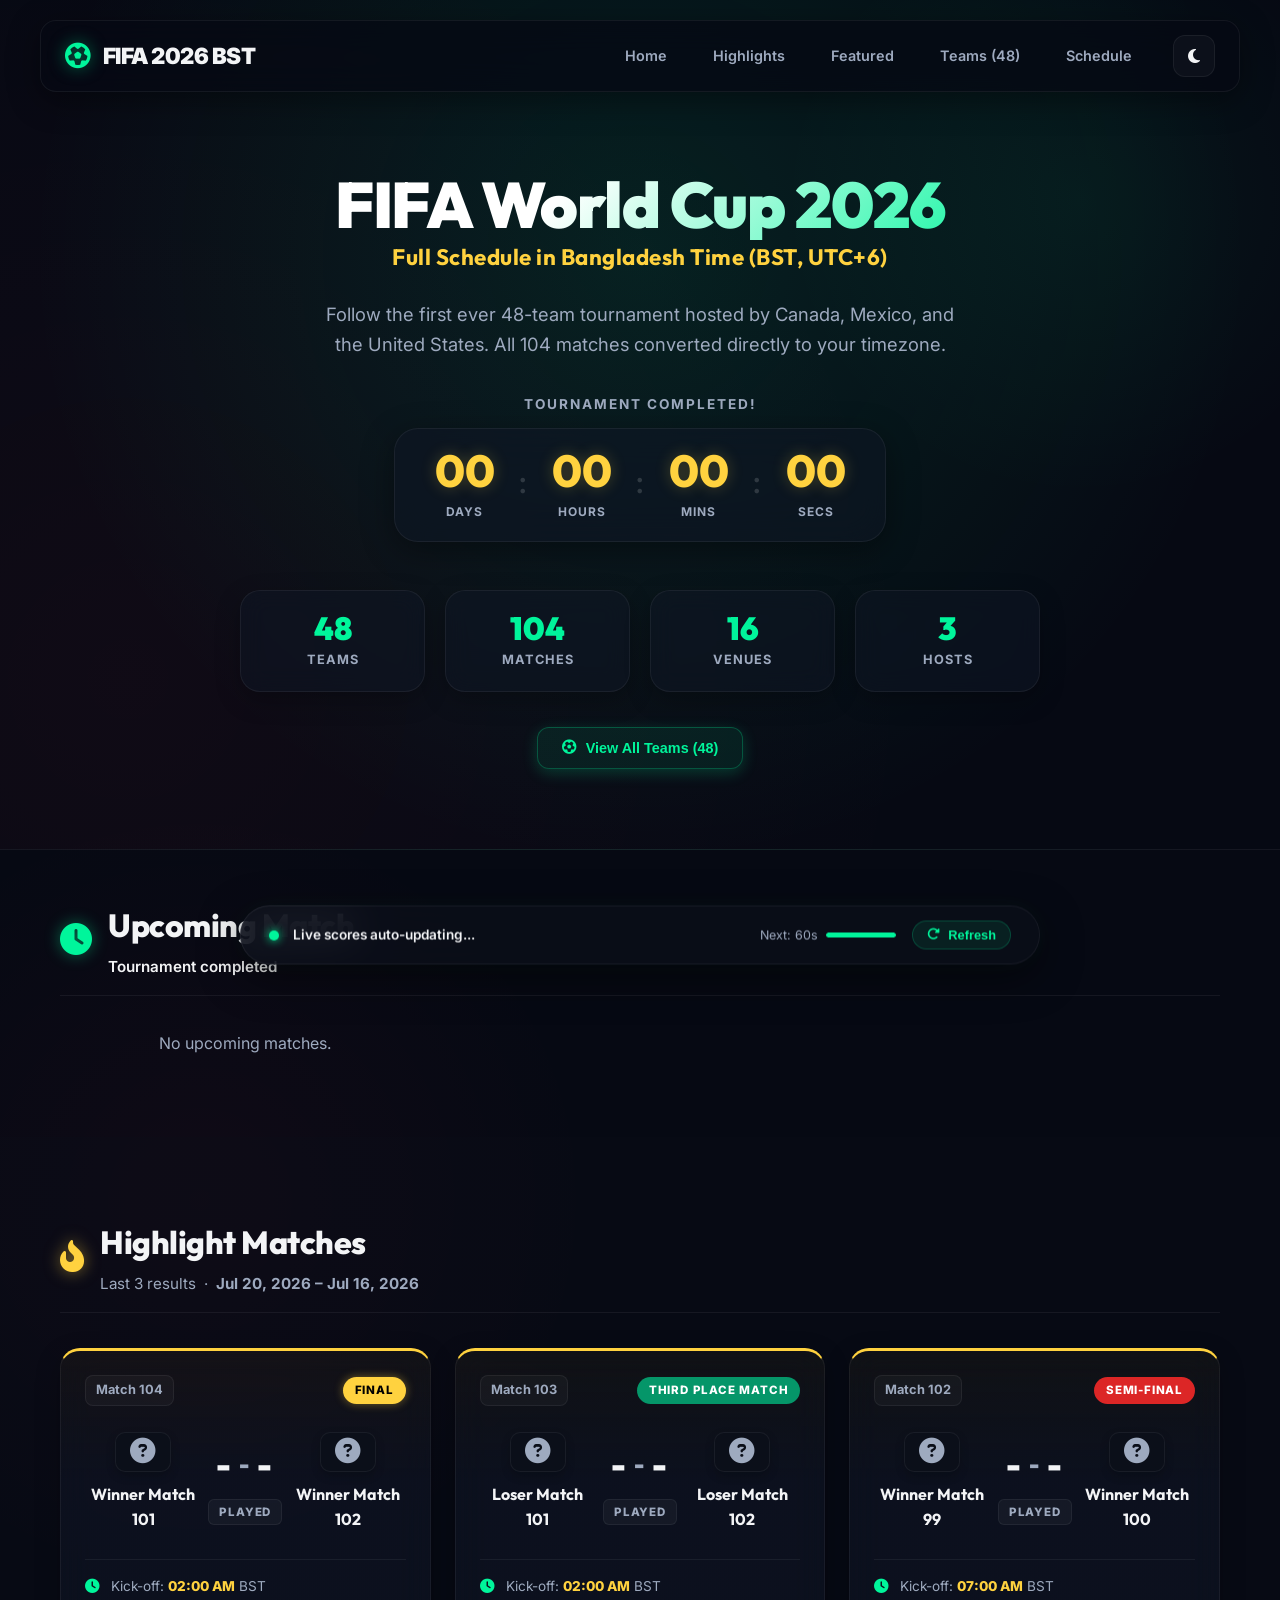
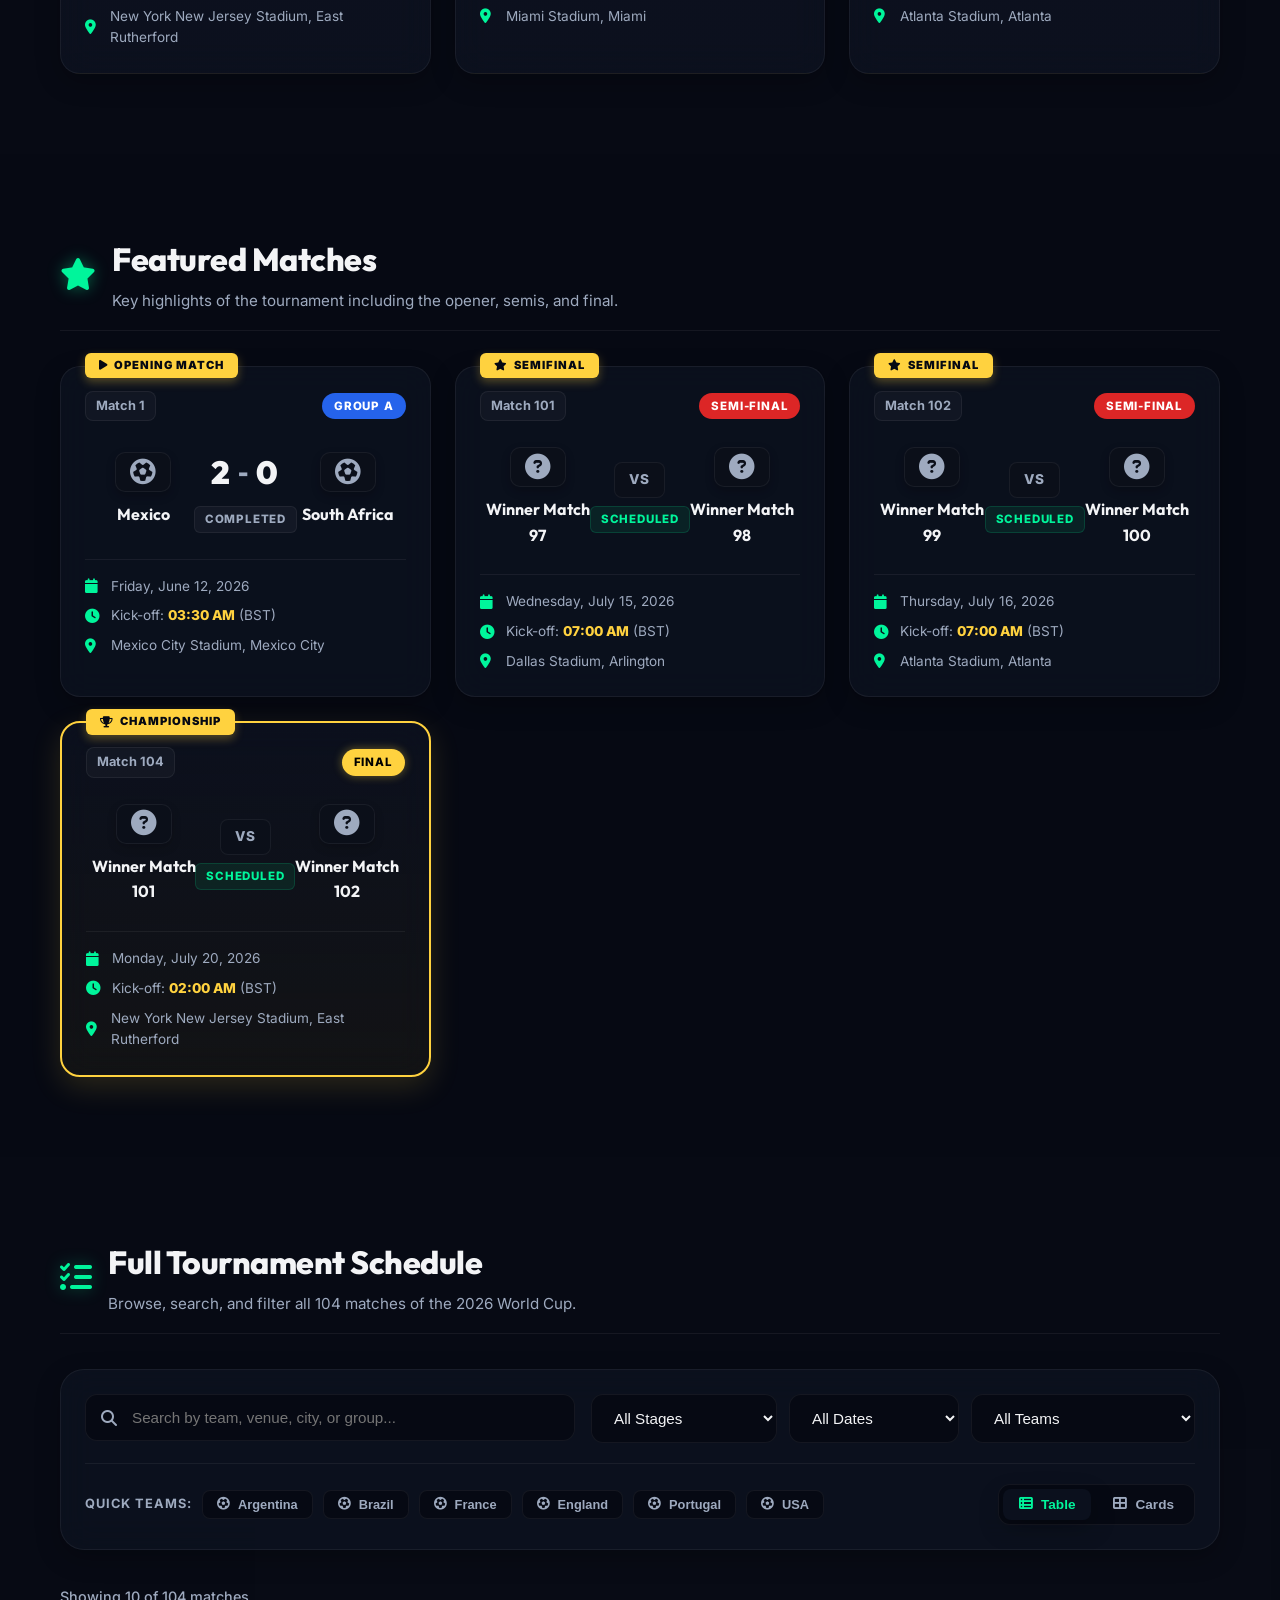
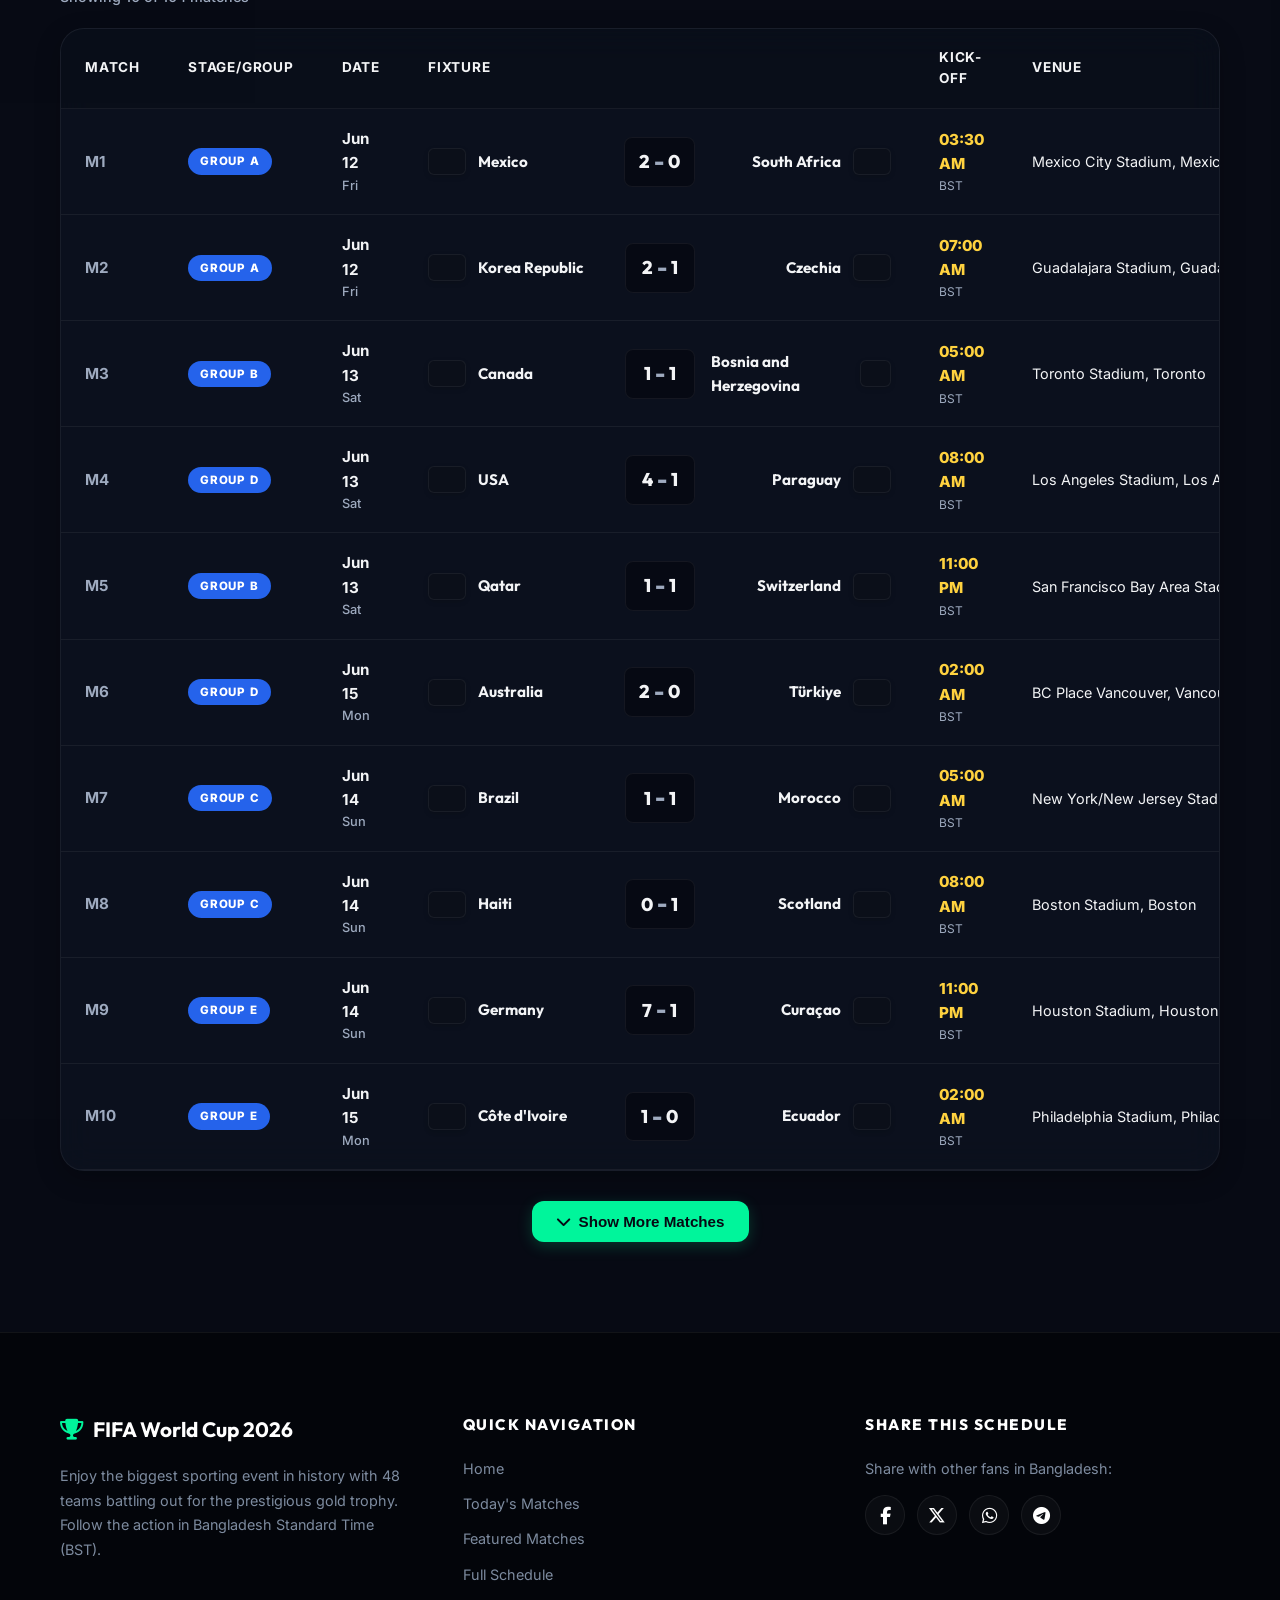
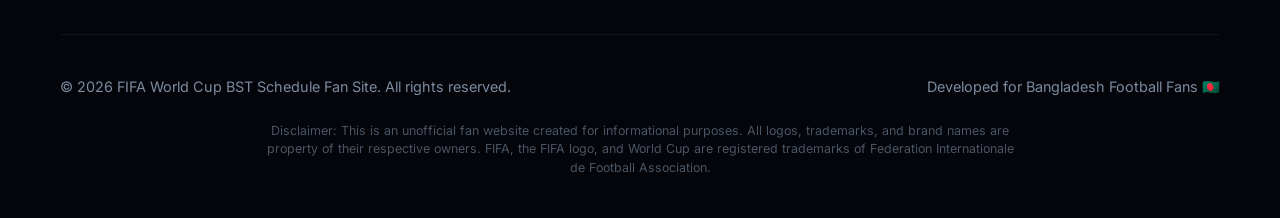
==== index.html @ 65a089b8 "fix: hide LIVE status bar, exclude Completed matches from live section on reload" ====
<!DOCTYPE html>
<html lang="en">
<head>
  <meta charset="UTF-8">
  <meta name="viewport" content="width=device-width, initial-scale=1.0">
  <title>FIFA World Cup 2026 – Full Schedule (Bangladesh Time BST)</title>
  
  <!-- SEO Meta Tags -->
  <meta name="description" content="Get the complete FIFA World Cup 2026 match schedule converted to Bangladesh Standard Time (BST, UTC+6). Features live countdown, searchable and filterable match lists, today's matches, and dark mode.">
  <meta name="keywords" content="FIFA World Cup 2026, World Cup Schedule, Bangladesh Time, BST schedule, World Cup BST, Bangladesh World Cup Time, Football Schedule 2026">
  <meta name="author" content="Antigravity Coding Assistant">
  
  <!-- Open Graph Meta Tags -->
  <meta property="og:title" content="FIFA World Cup 2026 – Full Schedule (Bangladesh Time)">
  <meta property="og:description" content="Complete 104-match schedule in BST. Search and filter by team, date, or tournament stage. Includes countdown timer and dark mode.">
  <meta property="og:type" content="website">
  
  <!-- Google Fonts -->
  <link rel="preconnect" href="https://fonts.googleapis.com">
  <link rel="preconnect" href="https://fonts.gstatic.com" crossorigin>
  <link href="https://fonts.googleapis.com/css2?family=Inter:wght@300;400;500;600;700&family=Outfit:wght@400;500;600;700;800;900&display=swap" rel="stylesheet">
  
  <!-- FontAwesome Icons -->
  <link rel="stylesheet" href="https://cdnjs.cloudflare.com/ajax/libs/font-awesome/6.4.0/css/all.min.css">

  <!-- Matches database and flag utilities -->
  <script src="matches.js"></script>

  <style>
    /* CSS Variable Definitions for Themes */
    :root {
      /* Dark Theme (Default) */
      --bg-primary: #060913;
      --bg-secondary: rgba(16, 22, 38, 0.55);
      --bg-tertiary: #0b0f19;
      --border-color: rgba(255, 255, 255, 0.06);
      --border-hover: rgba(0, 245, 155, 0.3);
      --text-primary: #f3f4f6;
      --text-secondary: #9eaabf;
      
      --primary-color: #00f59b; /* Neon Emerald Mint */
      --primary-hover: #12ffab;
      --secondary-color: #ffd23f; /* Chrome Gold */
      --accent-color: #ff2a5f; /* Neon Crimson */
      
      --card-bg: rgba(16, 22, 38, 0.55);
      --header-bg: rgba(6, 9, 19, 0.75);
      
      --glass-shadow: 0 8px 32px 0 rgba(0, 0, 0, 0.4);
      --card-shadow: 0 8px 24px 0 rgba(0, 0, 0, 0.25);
      
      /* Stage Badge Colors */
      --badge-group: #2563eb;
      --badge-r32: #7c3aed;
      --badge-r16: #ea580c;
      --badge-qf: #db2777;
      --badge-sf: #dc2626;
      --badge-third: #059669;
      --badge-final: #ffd23f;
    }

    [data-theme="light"] {
      /* Light Theme */
      --bg-primary: #f5f7fa;
      --bg-secondary: rgba(255, 255, 255, 0.75);
      --bg-tertiary: #eef1f6;
      --border-color: rgba(0, 0, 0, 0.08);
      --border-hover: rgba(0, 168, 107, 0.4);
      --text-primary: #0f172a;
      --text-secondary: #5e6b7e;
      
      --primary-color: #00a86b; /* Classic Emerald */
      --primary-hover: #00875a;
      --secondary-color: #d97706; /* Amber Gold */
      --accent-color: #e11d48; /* Crimson */
      
      --card-bg: rgba(255, 255, 255, 0.75);
      --header-bg: rgba(245, 247, 250, 0.85);
      
      --glass-shadow: 0 8px 32px 0 rgba(31, 38, 135, 0.05);
      --card-shadow: 0 8px 24px 0 rgba(0, 0, 0, 0.04);
    }

    /* Core Styles */
    * {
      box-sizing: border-box;
      margin: 0;
      padding: 0;
      transition: background-color 0.3s ease, color 0.3s ease, border-color 0.3s ease;
    }

    html {
      scroll-behavior: smooth;
    }

    body {
      font-family: 'Inter', sans-serif;
      background-color: var(--bg-primary);
      color: var(--text-primary);
      line-height: 1.6;
      overflow-x: hidden;
      position: relative;
    }

    /* Beautiful Ambient Mesh Blob Backgrounds in Dark Theme */
    body::before {
      content: '';
      position: absolute;
      width: 600px;
      height: 600px;
      background: radial-gradient(circle, rgba(0, 245, 155, 0.06) 0%, rgba(0, 0, 0, 0) 70%);
      top: -100px;
      right: -100px;
      pointer-events: none;
      z-index: -1;
    }

    body::after {
      content: '';
      position: absolute;
      width: 800px;
      height: 800px;
      background: radial-gradient(circle, rgba(255, 42, 95, 0.04) 0%, rgba(0, 0, 0, 0) 70%);
      top: 800px;
      left: -200px;
      pointer-events: none;
      z-index: -1;
    }

    h1, h2, h3, h4, .font-title {
      font-family: 'Outfit', sans-serif;
      font-weight: 700;
    }

    a {
      text-decoration: none;
      color: inherit;
    }

    .container {
      max-width: 1200px;
      margin: 0 auto;
      padding: 0 20px;
      position: relative;
      z-index: 2;
    }

    /* Custom Scrollbar */
    ::-webkit-scrollbar {
      width: 8px;
      height: 8px;
    }
    ::-webkit-scrollbar-track {
      background: var(--bg-primary);
    }
    ::-webkit-scrollbar-thumb {
      background: var(--border-color);
      border-radius: 4px;
    }
    ::-webkit-scrollbar-thumb:hover {
      background: var(--primary-color);
    }

    /* Floating Navigation Header */
    header {
      position: fixed;
      top: 20px;
      left: 50%;
      transform: translateX(-50%);
      width: calc(100% - 40px);
      max-width: 1200px;
      z-index: 1000;
      background-color: var(--header-bg);
      backdrop-filter: blur(16px);
      -webkit-backdrop-filter: blur(16px);
      border: 1px solid var(--border-color);
      border-radius: 16px;
      box-shadow: var(--glass-shadow);
      transition: all 0.3s cubic-bezier(0.16, 1, 0.3, 1);
    }

    .nav-container {
      display: flex;
      justify-content: space-between;
      align-items: center;
      height: 70px;
      padding: 0 24px;
    }

    .logo {
      display: flex;
      align-items: center;
      gap: 12px;
      font-size: 1.4rem;
      font-weight: 900;
      color: var(--text-primary);
      letter-spacing: -0.5px;
      text-transform: uppercase;
    }

    .logo i {
      color: var(--primary-color);
      font-size: 1.6rem;
      filter: drop-shadow(0 0 8px rgba(0, 245, 155, 0.5));
      animation: spinBall 15s linear infinite;
    }

    @keyframes spinBall {
      from { transform: rotate(0deg); }
      to { transform: rotate(360deg); }
    }

    nav {
      display: flex;
      align-items: center;
      gap: 24px;
    }

    .nav-links {
      display: flex;
      list-style: none;
      gap: 12px;
    }

    .nav-links a {
      font-size: 0.9rem;
      font-weight: 600;
      color: var(--text-secondary);
      padding: 8px 16px;
      border-radius: 10px;
      transition: all 0.25s cubic-bezier(0.16, 1, 0.3, 1);
      border: 1px solid transparent;
    }

    .nav-links a:hover {
      color: var(--text-primary);
      background-color: rgba(0, 245, 155, 0.05);
      border-color: rgba(0, 245, 155, 0.15);
    }

    .nav-links a.active {
      color: var(--bg-primary);
      background-color: var(--primary-color);
      box-shadow: 0 0 15px rgba(0, 245, 155, 0.3);
    }

    /* Theme Toggle Switch */
    .theme-toggle-btn {
      background: rgba(255, 255, 255, 0.03);
      border: 1px solid var(--border-color);
      color: var(--text-primary);
      cursor: pointer;
      font-size: 1rem;
      padding: 10px;
      width: 42px;
      height: 42px;
      border-radius: 12px;
      display: flex;
      align-items: center;
      justify-content: center;
      transition: all 0.2s ease;
    }

    .theme-toggle-btn:hover {
      border-color: var(--primary-color);
      color: var(--primary-color);
      background-color: rgba(0, 245, 155, 0.05);
      box-shadow: 0 0 10px rgba(0, 245, 155, 0.1);
    }

    /* Mobile Menu Toggle Button */
    .menu-toggle {
      display: none;
      background: none;
      border: none;
      color: var(--text-primary);
      font-size: 1.5rem;
      cursor: pointer;
    }

    /* Hero Section */
    .hero-section {
      position: relative;
      background: radial-gradient(circle at 50% 30%, rgba(0, 245, 155, 0.1) 0%, transparent 70%),
                  radial-gradient(circle at 10% 80%, rgba(255, 42, 95, 0.04) 0%, transparent 60%);
      padding: 170px 20px 80px 20px;
      text-align: center;
      border-bottom: 1px solid var(--border-color);
    }

    .hero-content {
      max-width: 800px;
      margin: 0 auto;
    }

    .badge-live {
      display: inline-flex;
      align-items: center;
      gap: 8px;
      background-color: var(--accent-color);
      color: #fff;
      padding: 8px 16px;
      border-radius: 50px;
      font-size: 0.85rem;
      font-weight: 800;
      text-transform: uppercase;
      letter-spacing: 1.5px;
      margin-bottom: 24px;
      box-shadow: 0 0 20px rgba(255, 42, 95, 0.4);
      animation: pulseLive 2s infinite;
    }

    @keyframes pulseLive {
      0% { transform: scale(1); box-shadow: 0 0 0 0 rgba(255, 42, 95, 0.7); }
      70% { transform: scale(1.04); box-shadow: 0 0 0 12px rgba(255, 42, 95, 0); }
      100% { transform: scale(1); box-shadow: 0 0 0 0 rgba(255, 42, 95, 0); }
    }

    .hero-title {
      font-size: 4rem;
      line-height: 1.1;
      margin-bottom: 15px;
      letter-spacing: -1.5px;
      background: linear-gradient(135deg, #ffffff 40%, var(--primary-color) 100%);
      -webkit-background-clip: text;
      -webkit-text-fill-color: transparent;
      font-weight: 900;
    }

    [data-theme="light"] .hero-title {
      background: linear-gradient(135deg, #090d16 40%, var(--primary-color) 100%);
      -webkit-background-clip: text;
      -webkit-text-fill-color: transparent;
    }

    .hero-subtitle {
      font-size: 1.15rem;
      color: var(--text-secondary);
      max-width: 650px;
      margin: 0 auto 35px auto;
      line-height: 1.6;
    }

    /* Countdown Timer Card */
    .countdown-card {
      display: inline-block;
      margin-bottom: 48px;
      animation: slideUp 0.8s cubic-bezier(0.16, 1, 0.3, 1);
    }

    .countdown-title {
      font-size: 0.85rem;
      text-transform: uppercase;
      letter-spacing: 2px;
      color: var(--text-secondary);
      margin-bottom: 12px;
      font-weight: 700;
    }

    .countdown-container {
      display: flex;
      gap: 16px;
      padding: 20px 32px;
      background: var(--card-bg);
      border: 1px solid var(--border-color);
      border-radius: 24px;
      backdrop-filter: blur(20px);
      -webkit-backdrop-filter: blur(20px);
      box-shadow: var(--glass-shadow);
    }

    .countdown-item {
      display: flex;
      flex-direction: column;
      align-items: center;
      min-width: 75px;
    }

    .countdown-value {
      font-family: 'Outfit', sans-serif;
      font-size: 2.8rem;
      font-weight: 800;
      color: var(--secondary-color);
      line-height: 1;
      text-shadow: 0 0 15px rgba(255, 210, 63, 0.25);
    }

    .countdown-label {
      font-size: 0.75rem;
      text-transform: uppercase;
      letter-spacing: 1px;
      color: var(--text-secondary);
      margin-top: 8px;
      font-weight: 700;
    }

    .countdown-sep {
      font-size: 2.2rem;
      color: rgba(255,255,255,0.15);
      align-self: center;
      margin-top: -10px;
      font-family: 'Outfit', sans-serif;
    }

    [data-theme="light"] .countdown-sep {
      color: rgba(0,0,0,0.1);
    }

    /* Stats Grid */
    .hero-stats {
      display: grid;
      grid-template-columns: repeat(4, 1fr);
      gap: 20px;
      max-width: 800px;
      margin: 0 auto;
    }

    .stat-card {
      background-color: var(--bg-secondary);
      border: 1px solid var(--border-color);
      border-radius: 20px;
      padding: 20px 15px;
      box-shadow: var(--card-shadow);
      backdrop-filter: blur(12px);
      transition: all 0.3s cubic-bezier(0.16, 1, 0.3, 1);
    }

    .stat-card:hover {
      transform: translateY(-4px);
      border-color: var(--primary-color);
      box-shadow: 0 12px 24px -8px rgba(0, 245, 155, 0.2), var(--card-shadow);
    }

    .stat-num {
      font-size: 2rem;
      font-weight: 900;
      color: var(--primary-color);
      font-family: 'Outfit', sans-serif;
      line-height: 1.1;
      margin-bottom: 4px;
    }

    .stat-lbl {
      font-size: 0.8rem;
      color: var(--text-secondary);
      text-transform: uppercase;
      letter-spacing: 1px;
      font-weight: 700;
    }

    /* Section Global Headers */
    .section-header {
      display: flex;
      justify-content: space-between;
      align-items: flex-end;
      margin-bottom: 35px;
      border-bottom: 1.5px solid var(--border-color);
      padding-bottom: 16px;
    }

    .section-title-wrap {
      display: flex;
      align-items: center;
      gap: 16px;
    }

    .section-title-wrap i {
      font-size: 2rem;
      color: var(--primary-color);
      filter: drop-shadow(0 0 8px rgba(0, 245, 155, 0.4));
    }

    .section-title {
      font-size: 2rem;
      letter-spacing: -0.5px;
      font-weight: 800;
    }

    .section-desc {
      color: var(--text-secondary);
      font-size: 0.95rem;
      margin-top: 4px;
    }

    /* Sections background tweaks */
    .upcoming-section {
      padding: 80px 0;
    }

    .today-section {
      padding: 80px 0;
      background-color: rgba(11, 15, 25, 0.3);
    }

    [data-theme="light"] .today-section {
      background-color: rgba(255, 255, 255, 0.2);
    }

    .featured-section {
      padding: 80px 0;
    }

    .schedule-section {
      padding: 80px 0;
      background-color: rgba(11, 15, 25, 0.3);
    }

    [data-theme="light"] .schedule-section {
      background-color: rgba(255, 255, 255, 0.2);
    }

    .today-grid {
      display: grid;
      grid-template-columns: repeat(auto-fill, minmax(360px, 1fr));
      gap: 24px;
    }

    /* Highlight Match Card Styles */
    .highlight-match-card {
      border-top: 3px solid var(--secondary-color) !important;
      background: linear-gradient(180deg, rgba(255, 210, 63, 0.04) 0%, var(--bg-secondary) 40%) !important;
    }

    .highlight-score {
      font-size: 1.6rem !important;
    }

    .winner-score {
      color: var(--secondary-color) !important;
      text-shadow: 0 0 12px rgba(255, 210, 63, 0.5);
      font-size: 1.8rem;
    }

    .highlight-winner {
      color: var(--secondary-color) !important;
      font-weight: 800 !important;
    }

    .match-status-pill.status-ft {
      background: rgba(255, 210, 63, 0.15);
      border: 1px solid rgba(255, 210, 63, 0.4);
      color: var(--secondary-color);
      font-weight: 800;
      letter-spacing: 1px;
    }


    /* Featured Matches Grid */
    .featured-grid {
      display: grid;
      grid-template-columns: repeat(3, 1fr);
      gap: 24px;
    }

    .card-featured-final {
      grid-column: span 1;
      border: 2px solid var(--secondary-color) !important;
      background: linear-gradient(180deg, var(--bg-secondary) 0%, rgba(255, 210, 63, 0.05) 100%) !important;
      box-shadow: 0 10px 30px rgba(255, 210, 63, 0.15) !important;
    }

    .featured-banner-tag {
      position: absolute;
      top: -14px;
      left: 24px;
      background: var(--secondary-color);
      color: #060913;
      font-size: 0.7rem;
      font-weight: 900;
      text-transform: uppercase;
      padding: 4px 14px;
      border-radius: 6px;
      letter-spacing: 1px;
      box-shadow: 0 4px 10px rgba(255, 210, 63, 0.3);
      display: flex;
      align-items: center;
      gap: 6px;
    }

    /* ====================================================
       LIVE UPDATE SYSTEM STYLES (Floating Pill Layout)
    ==================================================== */
    .live-update-bar {
      position: fixed;
      bottom: 24px;
      left: 50%;
      transform: translateX(-50%) translateY(150%);
      width: calc(100% - 40px);
      max-width: 800px;
      z-index: 1001;
      background: rgba(11, 15, 25, 0.85);
      backdrop-filter: blur(20px);
      -webkit-backdrop-filter: blur(20px);
      border: 1px solid var(--border-color);
      border-radius: 40px;
      padding: 14px 28px;
      display: flex;
      align-items: center;
      justify-content: space-between;
      gap: 20px;
      font-size: 0.85rem;
      box-shadow: 0 12px 40px rgba(0, 0, 0, 0.5), 0 0 20px rgba(0, 245, 155, 0.05);
      transition: transform 0.5s cubic-bezier(0.16, 1, 0.3, 1);
    }

    [data-theme="light"] .live-update-bar {
      background: rgba(255, 255, 255, 0.9);
      box-shadow: 0 12px 40px rgba(0, 0, 0, 0.08), 0 0 20px rgba(0, 168, 107, 0.03);
    }

    .live-update-bar.visible {
      transform: translateX(-50%) translateY(0);
    }

    .live-update-left {
      display: flex;
      align-items: center;
      gap: 14px;
    }

    .live-dot-indicator {
      width: 10px;
      height: 10px;
      background: var(--primary-color);
      border-radius: 50%;
      animation: liveDotPulse 2s ease-in-out infinite;
      flex-shrink: 0;
      box-shadow: 0 0 10px var(--primary-color);
    }

    .live-dot-indicator.fetching {
      background: var(--secondary-color);
      animation: fetchingSpin 1s linear infinite;
      box-shadow: 0 0 10px var(--secondary-color);
    }

    .live-dot-indicator.error {
      background: var(--accent-color);
      animation: none;
      box-shadow: 0 0 10px var(--accent-color);
    }

    @keyframes liveDotPulse {
      0%, 100% { opacity: 1; transform: scale(1); box-shadow: 0 0 0 0 rgba(0,245,155,0.7); }
      50% { opacity: 0.8; transform: scale(1.2); box-shadow: 0 0 0 8px rgba(0,245,155,0); }
    }

    @keyframes fetchingSpin {
      0% { transform: rotate(0deg) scale(1.1); opacity: 0.9; }
      50% { transform: rotate(180deg) scale(0.9); opacity: 0.6; }
      100% { transform: rotate(360deg) scale(1.1); opacity: 0.9; }
    }

    .live-update-text {
      color: var(--text-primary);
      font-weight: 600;
    }

    .live-update-time {
      color: var(--text-secondary);
      font-size: 0.78rem;
    }

    .live-update-right {
      display: flex;
      align-items: center;
      gap: 16px;
      flex-shrink: 0;
    }

    .live-next-update {
      color: var(--text-secondary);
      font-size: 0.78rem;
      display: flex;
      align-items: center;
      gap: 8px;
    }

    .live-next-update-bar {
      width: 70px;
      height: 5px;
      background: rgba(255,255,255,0.06);
      border-radius: 10px;
      overflow: hidden;
    }

    [data-theme="light"] .live-next-update-bar {
      background: rgba(0,0,0,0.06);
    }

    .live-next-update-fill {
      height: 100%;
      background: var(--primary-color);
      border-radius: 10px;
      width: 100%;
      transition: width linear;
    }

    .btn-refresh-now {
      background: rgba(0, 245, 155, 0.08);
      border: 1px solid rgba(0, 245, 155, 0.2);
      color: var(--primary-color);
      font-size: 0.8rem;
      font-weight: 700;
      padding: 6px 14px;
      border-radius: 20px;
      cursor: pointer;
      transition: all 0.2s ease;
      display: flex;
      align-items: center;
      gap: 8px;
      white-space: nowrap;
    }

    .btn-refresh-now:hover {
      background: var(--primary-color);
      color: var(--bg-primary);
      border-color: var(--primary-color);
      box-shadow: 0 0 15px rgba(0, 245, 155, 0.3);
    }

    @keyframes scoreFlash {
      0% { background: rgba(0, 245, 155, 0.3); transform: scale(1.1); }
      50% { background: rgba(0, 245, 155, 0.1); transform: scale(1.03); }
      100% { background: transparent; transform: scale(1); }
    }

    @keyframes liveScoreGlow {
      0%, 100% { color: var(--accent-color); text-shadow: 0 0 8px rgba(255, 42, 95, 0.5); }
      50% { color: #ff5e87; text-shadow: 0 0 18px rgba(255, 42, 95, 0.85); }
    }

    .score-updated {
      animation: scoreFlash 1.5s cubic-bezier(0.16, 1, 0.3, 1) forwards;
      border-radius: 10px;
    }

    /* Live match row highlight in table */
    tr.match-row-live {
      background: linear-gradient(90deg, rgba(255, 42, 95, 0.04) 0%, transparent 100%) !important;
    }

    tr.match-row-live td:first-child {
      border-left: 3px solid var(--accent-color);
    }

    /* Live score text */
    .live-score-num {
      animation: liveScoreGlow 1.5s ease-in-out infinite;
      font-weight: 900;
    }

    /* Live match card border pulse */
    .match-card.match-is-live {
      border-color: var(--accent-color) !important;
      box-shadow: 0 0 0 3px rgba(255, 42, 95, 0.1), var(--card-shadow);
      animation: liveCardPulse 2s ease-in-out infinite;
    }

    @keyframes liveCardPulse {
      0%, 100% { box-shadow: 0 0 0 3px rgba(255, 42, 95, 0.1), var(--card-shadow); }
      50% { box-shadow: 0 0 0 6px rgba(255, 42, 95, 0.05), var(--card-shadow); }
    }

    /* ====================================================
       LIVE NOW SECTION STYLES
    ==================================================== */
    .live-now-section {
      padding: 60px 0 20px 0;
      display: none; /* hidden by default, shown via JS when a match is live */
    }

    .live-now-section.is-active {
      display: block;
    }

    .live-section-header {
      display: flex;
      align-items: center;
      gap: 18px;
      margin-bottom: 32px;
    }

    .live-now-badge {
      display: inline-flex;
      align-items: center;
      gap: 8px;
      background: linear-gradient(135deg, #ff2a5f, #ff0040);
      color: #fff;
      padding: 8px 18px;
      border-radius: 50px;
      font-size: 0.85rem;
      font-weight: 900;
      text-transform: uppercase;
      letter-spacing: 2px;
      box-shadow: 0 0 24px rgba(255, 42, 95, 0.5);
      animation: liveNowPulse 1.8s ease-in-out infinite;
    }

    .live-now-badge .live-dot {
      width: 8px;
      height: 8px;
      border-radius: 50%;
      background: #fff;
      animation: liveDotBlink 1s step-start infinite;
    }

    @keyframes liveDotBlink {
      0%, 100% { opacity: 1; }
      50% { opacity: 0; }
    }

    @keyframes liveNowPulse {
      0%, 100% { box-shadow: 0 0 0 0 rgba(255, 42, 95, 0.7), 0 0 24px rgba(255, 42, 95, 0.5); }
      70% { box-shadow: 0 0 0 14px rgba(255, 42, 95, 0), 0 0 24px rgba(255, 42, 95, 0.5); }
    }

    .live-now-title {
      font-family: 'Outfit', sans-serif;
      font-size: 2rem;
      font-weight: 800;
    }

    .live-now-elapsed {
      color: var(--accent-color);
      font-size: 0.85rem;
      font-weight: 700;
      letter-spacing: 0.5px;
    }

    /* Live Match Card */
    .live-match-card {
      background: linear-gradient(135deg, rgba(255, 42, 95, 0.05) 0%, var(--bg-secondary) 60%);
      border: 2px solid rgba(255, 42, 95, 0.4);
      border-radius: 24px;
      padding: 28px 32px;
      box-shadow: 0 0 40px rgba(255, 42, 95, 0.12), var(--card-shadow);
      animation: liveCardGlow 2.5s ease-in-out infinite;
      position: relative;
      overflow: hidden;
    }

    .live-match-card::before {
      content: '';
      position: absolute;
      top: 0;
      left: 0;
      right: 0;
      height: 2px;
      background: linear-gradient(90deg, transparent, rgba(255, 42, 95, 0.8), transparent);
      animation: scanLine 2s linear infinite;
    }

    @keyframes scanLine {
      0% { transform: translateX(-100%); }
      100% { transform: translateX(100%); }
    }

    @keyframes liveCardGlow {
      0%, 100% { box-shadow: 0 0 40px rgba(255, 42, 95, 0.12), var(--card-shadow); }
      50% { box-shadow: 0 0 60px rgba(255, 42, 95, 0.22), var(--card-shadow); }
    }

    .live-match-inner {
      display: flex;
      align-items: center;
      justify-content: space-between;
      gap: 20px;
      flex-wrap: wrap;
    }

    .live-team-block {
      display: flex;
      flex-direction: column;
      align-items: center;
      gap: 12px;
      flex: 1;
      min-width: 120px;
    }

    .live-team-flag {
      width: 72px;
      height: 52px;
      border-radius: 10px;
      overflow: hidden;
      border: 2px solid var(--border-color);
      display: flex;
      align-items: center;
      justify-content: center;
      font-size: 2.5rem;
      box-shadow: 0 4px 12px rgba(0,0,0,0.2);
    }

    .live-team-flag img {
      width: 100%;
      height: 100%;
      object-fit: cover;
    }

    .live-team-name {
      font-family: 'Outfit', sans-serif;
      font-size: 1.15rem;
      font-weight: 800;
      text-align: center;
    }

    .live-score-block {
      display: flex;
      flex-direction: column;
      align-items: center;
      gap: 6px;
      flex-shrink: 0;
      min-width: 120px;
    }

    .live-score-display {
      display: flex;
      align-items: center;
      gap: 12px;
      font-family: 'Outfit', sans-serif;
      font-size: 3rem;
      font-weight: 900;
      color: var(--accent-color);
      text-shadow: 0 0 20px rgba(255, 42, 95, 0.5);
      animation: liveScoreGlow 1.5s ease-in-out infinite;
    }

    .live-score-sep {
      color: var(--text-secondary);
      font-size: 2rem;
    }

    .live-elapsed-badge {
      background: rgba(255, 42, 95, 0.12);
      border: 1px solid rgba(255, 42, 95, 0.25);
      color: var(--accent-color);
      padding: 4px 12px;
      border-radius: 20px;
      font-size: 0.82rem;
      font-weight: 800;
      letter-spacing: 0.5px;
      font-family: 'Outfit', sans-serif;
    }

    .live-match-meta {
      display: flex;
      gap: 16px;
      margin-top: 20px;
      flex-wrap: wrap;
      color: var(--text-secondary);
      font-size: 0.85rem;
      border-top: 1px solid var(--border-color);
      padding-top: 16px;
    }

    .live-match-meta .detail-item {
      display: flex;
      align-items: center;
      gap: 6px;
    }

    .live-match-meta i {
      color: var(--accent-color);
    }

    /* Notification toast for score changes */
    .score-toast-container {
      position: fixed;
      top: 100px;
      right: 20px;
      z-index: 2000;
      display: flex;
      flex-direction: column;
      gap: 12px;
      pointer-events: none;
    }

    .score-toast {
      background: rgba(16, 22, 38, 0.85);
      backdrop-filter: blur(12px);
      -webkit-backdrop-filter: blur(12px);
      border: 1px solid var(--border-color);
      border-left: 4px solid var(--primary-color);
      border-radius: 14px;
      padding: 16px 20px;
      box-shadow: 0 10px 30px rgba(0,0,0,0.3);
      display: flex;
      align-items: center;
      gap: 16px;
      min-width: 300px;
      max-width: 360px;
      animation: toastSlideIn 0.4s cubic-bezier(0.16, 1, 0.3, 1) forwards;
      pointer-events: all;
    }

    .score-toast.goal-toast {
      border-left-color: var(--accent-color);
      box-shadow: 0 10px 30px rgba(255, 42, 95, 0.15);
    }

    @keyframes toastSlideIn {
      from { transform: translateX(120%); opacity: 0; }
      to { transform: translateX(0); opacity: 1; }
    }

    @keyframes toastSlideOut {
      from { transform: translateX(0); opacity: 1; }
      to { transform: translateX(120%); opacity: 0; }
    }

    .toast-icon {
      font-size: 1.6rem;
      flex-shrink: 0;
    }

    .toast-content {
      flex: 1;
    }

    .toast-title {
      font-weight: 800;
      font-size: 0.9rem;
      color: var(--text-primary);
      margin-bottom: 2px;
      font-family: 'Outfit', sans-serif;
    }

    .toast-body {
      font-size: 0.82rem;
      color: var(--text-secondary);
      font-weight: 500;
    }

    /* General Match Card Design */
    .match-card {
      background-color: var(--bg-secondary);
      border: 1px solid var(--border-color);
      border-radius: 20px;
      padding: 24px;
      box-shadow: var(--card-shadow);
      backdrop-filter: blur(16px);
      -webkit-backdrop-filter: blur(16px);
      position: relative;
      display: flex;
      flex-direction: column;
      gap: 16px;
      transition: all 0.4s cubic-bezier(0.16, 1, 0.3, 1);
    }

    .match-card:hover {
      transform: translateY(-6px);
      border-color: var(--primary-color);
      box-shadow: 0 16px 36px -12px rgba(0, 245, 155, 0.2), var(--card-shadow);
    }

    .match-meta {
      display: flex;
      justify-content: space-between;
      align-items: center;
    }

    .match-num {
      font-size: 0.8rem;
      font-weight: 700;
      color: var(--text-secondary);
      background-color: rgba(255,255,255,0.03);
      padding: 4px 10px;
      border-radius: 8px;
      border: 1px solid var(--border-color);
    }

    [data-theme="light"] .match-num {
      background-color: rgba(0,0,0,0.03);
    }

    .match-stage-badge {
      font-size: 0.72rem;
      font-weight: 800;
      color: #fff;
      padding: 4px 12px;
      border-radius: 50px;
      text-transform: uppercase;
      letter-spacing: 0.8px;
    }

    .stage-group { background-color: var(--badge-group); }
    .stage-r32 { background-color: var(--badge-r32); }
    .stage-r16 { background-color: var(--badge-r16); }
    .stage-qf { background-color: var(--badge-qf); }
    .stage-sf { background-color: var(--badge-sf); }
    .stage-third { background-color: var(--badge-third); }
    .stage-final { background-color: var(--badge-final); color: #000; box-shadow: 0 0 10px rgba(255, 210, 63, 0.4); }

    .match-fixture {
      display: flex;
      align-items: center;
      justify-content: space-between;
      margin: 10px 0;
      gap: 12px;
    }

    .match-team {
      display: flex;
      flex-direction: column;
      align-items: center;
      width: 40%;
      text-align: center;
      cursor: pointer;
    }

    .match-team:hover .team-name {
      color: var(--primary-color);
    }

    .flag-wrap {
      width: 56px;
      height: 40px;
      display: flex;
      align-items: center;
      justify-content: center;
      background: var(--bg-tertiary);
      border: 1px solid var(--border-color);
      border-radius: 10px;
      overflow: hidden;
      margin-bottom: 10px;
      box-shadow: 0 4px 10px rgba(0,0,0,0.2);
      transition: transform 0.3s cubic-bezier(0.16, 1, 0.3, 1), border-color 0.3s;
    }

    .match-team:hover .flag-wrap {
      transform: scale(1.1);
      border-color: var(--primary-color);
    }

    .team-flag {
      max-width: 100%;
      max-height: 100%;
      object-fit: cover;
    }

    .flag-placeholder {
      font-size: 1.6rem;
      color: var(--text-secondary);
    }

    .team-name {
      font-size: 1rem;
      font-weight: 700;
      word-break: break-word;
      transition: color 0.2s ease;
      font-family: 'Outfit', sans-serif;
    }

    .match-score-center {
      display: flex;
      flex-direction: column;
      align-items: center;
      justify-content: center;
      width: 20%;
    }

    .score-display {
      font-family: 'Outfit', sans-serif;
      font-size: 2rem;
      font-weight: 900;
      letter-spacing: 2px;
      display: flex;
      align-items: center;
      gap: 6px;
    }

    .score-hyphen {
      color: var(--text-secondary);
      font-size: 1.4rem;
    }

    .score-tbd {
      font-size: 0.85rem;
      font-weight: 800;
      color: var(--text-secondary);
      background: var(--bg-tertiary);
      padding: 6px 14px;
      border-radius: 8px;
      border: 1px solid var(--border-color);
      letter-spacing: 1px;
    }

    .match-status-pill {
      font-size: 0.72rem;
      font-weight: 800;
      text-transform: uppercase;
      letter-spacing: 0.8px;
      margin-top: 8px;
      padding: 3px 10px;
      border-radius: 6px;
    }

    .status-completed {
      background-color: rgba(255, 255, 255, 0.04);
      color: var(--text-secondary);
      border: 1px solid var(--border-color);
    }

    [data-theme="light"] .status-completed {
      background-color: rgba(0, 0, 0, 0.03);
    }

    .status-live {
      background-color: rgba(255, 42, 95, 0.12);
      color: var(--accent-color);
      border: 1px solid rgba(255, 42, 95, 0.2);
      animation: pulsePill 1.5s infinite;
    }

    @keyframes pulsePill {
      0% { opacity: 0.7; }
      50% { opacity: 1; }
      100% { opacity: 0.7; }
    }

    .status-scheduled {
      background-color: rgba(0, 245, 155, 0.08);
      color: var(--primary-color);
      border: 1px solid rgba(0, 245, 155, 0.15);
    }

    .match-details {
      display: flex;
      flex-direction: column;
      gap: 8px;
      border-top: 1px solid var(--border-color);
      padding-top: 16px;
      font-size: 0.85rem;
      color: var(--text-secondary);
    }

    .detail-item {
      display: flex;
      align-items: center;
      gap: 10px;
    }

    .detail-item i {
      width: 16px;
      color: var(--primary-color);
      font-size: 0.9rem;
    }

    .time-bst {
      font-weight: 800;
      color: var(--secondary-color);
    }

    .no-matches {
      grid-column: 1 / -1;
      text-align: center;
      padding: 50px 24px;
      background-color: var(--bg-secondary);
      border: 1px dashed var(--border-color);
      border-radius: 20px;
      color: var(--text-secondary);
      backdrop-filter: blur(12px);
    }

    .no-matches i {
      font-size: 3.5rem;
      color: var(--border-color);
      margin-bottom: 16px;
    }

    .no-matches p {
      margin-bottom: 24px;
      font-size: 1.05rem;
      font-weight: 500;
    }

    .btn-action {
      background: var(--primary-color);
      color: var(--bg-primary);
      font-weight: 700;
      border: none;
      padding: 12px 24px;
      border-radius: 12px;
      cursor: pointer;
      font-size: 0.9rem;
      display: inline-flex;
      align-items: center;
      gap: 10px;
      box-shadow: 0 4px 15px rgba(0, 245, 155, 0.2);
      transition: all 0.2s cubic-bezier(0.16, 1, 0.3, 1);
    }

    .btn-action:hover {
      background-color: var(--primary-hover);
      transform: translateY(-2px);
      box-shadow: 0 6px 20px rgba(0, 245, 155, 0.35);
    }

    /* Filters Bar */
    .filter-wrapper {
      background-color: var(--bg-secondary);
      border: 1px solid var(--border-color);
      border-radius: 24px;
      padding: 24px;
      margin-bottom: 35px;
      box-shadow: var(--card-shadow);
      backdrop-filter: blur(16px);
      -webkit-backdrop-filter: blur(16px);
      display: flex;
      flex-direction: column;
      gap: 20px;
    }

    .filter-row-top {
      display: flex;
      gap: 16px;
      flex-wrap: wrap;
    }

    .search-box {
      flex: 1;
      min-width: 280px;
      position: relative;
    }

    .search-box i {
      position: absolute;
      left: 16px;
      top: 50%;
      transform: translateY(-50%);
      color: var(--text-secondary);
      font-size: 1rem;
    }

    .search-box input {
      width: 100%;
      background-color: var(--bg-primary);
      border: 1px solid var(--border-color);
      border-radius: 12px;
      padding: 14px 16px 14px 46px;
      color: var(--text-primary);
      font-size: 0.95rem;
      outline: none;
      transition: all 0.25s ease;
    }

    .search-box input:focus {
      border-color: var(--primary-color);
      box-shadow: 0 0 0 3px rgba(0, 245, 155, 0.15);
    }

    .filter-select-wrap {
      display: flex;
      gap: 12px;
      flex-wrap: wrap;
    }

    .filter-select {
      background-color: var(--bg-primary);
      border: 1px solid var(--border-color);
      color: var(--text-primary);
      border-radius: 12px;
      padding: 14px 18px;
      font-size: 0.95rem;
      cursor: pointer;
      outline: none;
      min-width: 170px;
      transition: all 0.25s ease;
    }

    .filter-select:focus {
      border-color: var(--primary-color);
      box-shadow: 0 0 0 3px rgba(0, 245, 155, 0.15);
    }

    .filter-row-bottom {
      display: flex;
      justify-content: space-between;
      align-items: center;
      flex-wrap: wrap;
      gap: 20px;
      border-top: 1px solid var(--border-color);
      padding-top: 20px;
    }

    .quick-tags {
      display: flex;
      align-items: center;
      gap: 10px;
      flex-wrap: wrap;
    }

    .quick-tags-title {
      font-size: 0.8rem;
      font-weight: 700;
      color: var(--text-secondary);
      text-transform: uppercase;
      letter-spacing: 1px;
    }

    .tag-btn {
      background-color: var(--bg-primary);
      border: 1px solid var(--border-color);
      color: var(--text-secondary);
      border-radius: 8px;
      padding: 6px 14px;
      font-size: 0.8rem;
      font-weight: 600;
      cursor: pointer;
      display: flex;
      align-items: center;
      gap: 8px;
      transition: all 0.25s cubic-bezier(0.16, 1, 0.3, 1);
    }

    .tag-btn:hover, .tag-btn.active {
      color: var(--text-primary);
      border-color: var(--primary-color);
      background-color: rgba(0, 245, 155, 0.08);
      box-shadow: 0 0 10px rgba(0, 245, 155, 0.1);
    }

    .view-toggles {
      display: flex;
      gap: 6px;
      border: 1px solid var(--border-color);
      padding: 4px;
      border-radius: 12px;
      background-color: var(--bg-primary);
    }

    .toggle-btn {
      background: none;
      border: none;
      color: var(--text-secondary);
      cursor: pointer;
      padding: 8px 16px;
      border-radius: 8px;
      font-size: 0.85rem;
      font-weight: 600;
      display: flex;
      align-items: center;
      gap: 8px;
      transition: all 0.2s cubic-bezier(0.16, 1, 0.3, 1);
    }

    .toggle-btn.active {
      background-color: var(--bg-secondary);
      color: var(--primary-color);
      box-shadow: var(--card-shadow);
    }

    /* Schedule Rendering Areas */
    .schedule-results-info {
      font-size: 0.9rem;
      color: var(--text-secondary);
      margin-bottom: 20px;
      display: flex;
      justify-content: space-between;
      font-weight: 500;
    }

    .clear-filters-link {
      color: var(--primary-color);
      cursor: pointer;
      font-weight: 700;
      text-decoration: underline;
      text-underline-offset: 4px;
    }

    .clear-filters-link:hover {
      color: var(--primary-hover);
    }

    /* Grid layout of match cards */
    .matches-cards-container {
      display: grid;
      grid-template-columns: repeat(auto-fill, minmax(360px, 1fr));
      gap: 24px;
    }

    /* Table Layout Styles */
    .matches-table-wrapper {
      background-color: var(--bg-secondary);
      border: 1px solid var(--border-color);
      border-radius: 24px;
      overflow-x: auto;
      box-shadow: var(--card-shadow);
      margin-top: 10px;
      backdrop-filter: blur(16px);
      -webkit-backdrop-filter: blur(16px);
    }

    .schedule-table {
      width: 100%;
      border-collapse: collapse;
      text-align: left;
      min-width: 900px;
    }

    .schedule-table th {
      background-color: rgba(0, 0, 0, 0.15);
      color: var(--text-primary);
      font-weight: 700;
      font-size: 0.85rem;
      text-transform: uppercase;
      letter-spacing: 0.8px;
      padding: 18px 24px;
      border-bottom: 1.5px solid var(--border-color);
    }

    [data-theme="light"] .schedule-table th {
      background-color: rgba(0, 0, 0, 0.03);
    }

    .schedule-table td {
      padding: 18px 24px;
      border-bottom: 1px solid var(--border-color);
      font-size: 0.95rem;
      vertical-align: middle;
    }

    .schedule-table tbody tr {
      transition: background-color 0.2s;
    }

    .schedule-table tbody tr:hover {
      background-color: rgba(0, 245, 155, 0.02);
    }

    .table-match-stage {
      display: inline-block;
    }

    .table-date-cell {
      display: flex;
      flex-direction: column;
    }

    .table-date-main {
      font-weight: 700;
    }

    .table-date-sub {
      font-size: 0.8rem;
      color: var(--text-secondary);
      font-weight: 500;
    }

    .table-fixture-cell {
      display: flex;
      align-items: center;
      gap: 16px;
      font-weight: 700;
      justify-content: space-between;
      max-width: 500px;
    }

    .table-team {
      display: flex;
      align-items: center;
      gap: 12px;
      width: 180px;
      cursor: pointer;
    }

    .table-team:last-child {
      justify-content: flex-end;
    }

    .table-team:hover .table-team-name {
      color: var(--primary-color);
    }

    .table-team-name {
      font-size: 0.95rem;
      transition: color 0.15s ease;
      font-family: 'Outfit', sans-serif;
    }

    .table-flag-wrap {
      width: 38px;
      height: 27px;
      display: flex;
      align-items: center;
      justify-content: center;
      background: var(--bg-tertiary);
      border: 1px solid var(--border-color);
      border-radius: 6px;
      overflow: hidden;
      box-shadow: 0 2px 5px rgba(0,0,0,0.15);
      transition: transform 0.2s;
    }

    .table-team:hover .table-flag-wrap {
      transform: scale(1.1);
    }

    .table-team-flag {
      max-width: 100%;
      max-height: 100%;
      object-fit: cover;
    }

    .table-score-display {
      display: flex;
      align-items: center;
      justify-content: center;
      background: var(--bg-primary);
      border: 1px solid var(--border-color);
      border-radius: 8px;
      font-family: 'Outfit', sans-serif;
      font-size: 1.15rem;
      font-weight: 800;
      padding: 6px 14px;
      min-width: 70px;
      text-align: center;
    }

    .table-score-tbd {
      font-size: 0.8rem;
      color: var(--text-secondary);
      font-weight: 700;
      letter-spacing: 0.5px;
    }

    .table-time-cell {
      display: flex;
      flex-direction: column;
    }

    .table-time-bst {
      font-weight: 800;
      color: var(--secondary-color);
    }

    .table-venue-cell {
      max-width: 220px;
      white-space: nowrap;
      overflow: hidden;
      text-overflow: ellipsis;
      font-size: 0.9rem;
    }

    /* Footer */
    footer {
      background-color: #03050a;
      color: #7d8b9f;
      padding: 80px 0 40px 0;
      border-top: 1px solid var(--border-color);
      font-size: 0.9rem;
      position: relative;
      z-index: 2;
    }

    .footer-top {
      display: grid;
      grid-template-columns: repeat(3, 1fr);
      gap: 48px;
      margin-bottom: 48px;
    }

    .footer-col-desc h3 {
      color: #fff;
      font-size: 1.3rem;
      margin-bottom: 18px;
      display: flex;
      align-items: center;
      gap: 10px;
    }

    .footer-col-desc h3 i {
      color: var(--primary-color);
    }

    .footer-col-desc p {
      line-height: 1.7;
    }

    .footer-col-links h4, .footer-col-social h4 {
      color: #fff;
      font-size: 0.95rem;
      margin-bottom: 20px;
      text-transform: uppercase;
      letter-spacing: 1.5px;
      font-weight: 800;
    }

    .footer-links {
      list-style: none;
      display: flex;
      flex-direction: column;
      gap: 12px;
    }

    .footer-links a {
      transition: color 0.2s;
    }

    .footer-links a:hover {
      color: var(--primary-color);
    }

    .social-icons {
      display: flex;
      gap: 12px;
    }

    .social-btn {
      width: 40px;
      height: 40px;
      background-color: rgba(255,255,255,0.03);
      border: 1px solid var(--border-color);
      border-radius: 50%;
      display: flex;
      align-items: center;
      justify-content: center;
      font-size: 1.1rem;
      color: #fff;
      transition: all 0.3s cubic-bezier(0.16, 1, 0.3, 1);
    }

    .social-btn:hover {
      background-color: var(--primary-color);
      color: var(--bg-primary);
      border-color: var(--primary-color);
      transform: translateY(-4px) scale(1.05);
      box-shadow: 0 8px 15px rgba(0, 245, 155, 0.2);
    }

    .footer-bottom {
      border-top: 1px solid rgba(255,255,255,0.05);
      padding-top: 40px;
      text-align: center;
      display: flex;
      justify-content: space-between;
      align-items: center;
      flex-wrap: wrap;
      gap: 20px;
    }

    .footer-disclaimer {
      font-size: 0.78rem;
      color: #4b5563;
      max-width: 750px;
      margin: 24px auto 0 auto;
      line-height: 1.5;
      text-align: center;
    }

    /* Keyframe Animations */
    @keyframes slideUp {
      from {
        opacity: 0;
        transform: translateY(30px);
      }
      to {
        opacity: 1;
        transform: translateY(0);
      }
    }

    /* ================================================================
       RESPONSIVE MEDIA QUERIES — FULL MOBILE OPTIMIZED DESIGN
    ================================================================ */

    /* Tablet (1024px) */
    @media (max-width: 1024px) {
      .hero-title { font-size: 3rem; }
      .featured-grid { grid-template-columns: repeat(2, 1fr); }
      .card-featured-final { grid-column: span 2; }
      .hero-stats { grid-template-columns: repeat(2, 1fr); }
    }

    /* Mobile (768px) */
    @media (max-width: 768px) {
      /* ---- HEADER / NAV ---- */
      header {
        top: 0;
        width: 100%;
        left: 0;
        transform: none;
        border-radius: 0;
        border-top: none;
        border-left: none;
        border-right: none;
      }

      .nav-container {
        padding: 0 16px;
        height: 60px;
      }

      .logo {
        font-size: 1.1rem;
        gap: 8px;
      }
      .logo i { font-size: 1.3rem; }

      .menu-toggle {
        display: flex;
        align-items: center;
        justify-content: center;
        width: 40px;
        height: 40px;
        background: rgba(255,255,255,0.04);
        border: 1px solid var(--border-color);
        border-radius: 10px;
      }

      nav {
        position: absolute;
        top: 60px;
        left: 0;
        width: 100%;
        background-color: var(--bg-tertiary);
        border-bottom: 1px solid var(--border-color);
        flex-direction: column;
        padding: 20px 16px;
        gap: 16px;
        box-shadow: 0 20px 40px rgba(0,0,0,0.4);
        display: none;
        z-index: 999;
        backdrop-filter: blur(20px);
      }
      nav.open { display: flex; }

      .nav-links {
        flex-direction: column;
        width: 100%;
        text-align: center;
        gap: 8px;
      }
      .nav-links li { width: 100%; }
      .nav-links a {
        display: block;
        width: 100%;
        padding: 12px 16px;
        border-radius: 12px;
        font-size: 0.95rem;
      }
      .theme-toggle-btn {
        width: 100%;
        height: 46px;
        border-radius: 12px;
        font-size: 0.9rem;
        gap: 8px;
      }
      .theme-toggle-btn::after { content: ' Toggle Theme'; }

      /* ---- HERO SECTION ---- */
      .hero-section {
        padding: 100px 16px 50px 16px;
        text-align: center;
      }
      .hero-title {
        font-size: 2rem;
        letter-spacing: -0.5px;
        line-height: 1.15;
      }
      .hero-subtitle {
        font-size: 0.95rem;
        margin-bottom: 24px;
      }
      .badge-live {
        font-size: 0.75rem;
        padding: 6px 12px;
        letter-spacing: 1px;
        margin-bottom: 18px;
      }

      /* ---- COUNTDOWN ---- */
      .countdown-container {
        padding: 14px 16px;
        gap: 8px;
        border-radius: 18px;
        flex-wrap: wrap;
        justify-content: center;
      }
      .countdown-item { min-width: 55px; }
      .countdown-value {
        font-size: 1.9rem;
      }
      .countdown-label { font-size: 0.65rem; }
      .countdown-sep { font-size: 1.6rem; }

      /* ---- STATS GRID ---- */
      .hero-stats {
        grid-template-columns: repeat(2, 1fr);
        gap: 12px;
      }
      .stat-card { padding: 16px 12px; }
      .stat-num { font-size: 1.6rem; }
      .stat-lbl { font-size: 0.72rem; }

      /* ---- SECTIONS ---- */
      .upcoming-section,
      .today-section,
      .featured-section,
      .schedule-section {
        padding: 48px 0;
      }

      .section-header {
        flex-direction: column;
        align-items: flex-start;
        gap: 16px;
        margin-bottom: 24px;
      }
      .section-title { font-size: 1.5rem; }
      .section-title-wrap i { font-size: 1.5rem; }
      .section-desc { font-size: 0.85rem; }

      /* ---- MATCH CARDS GRIDS ---- */
      .today-grid,
      .featured-grid {
        grid-template-columns: 1fr;
        gap: 16px;
      }
      .card-featured-final { grid-column: span 1; }

      /* ---- UPCOMING MATCH CARD ---- */
      .upcoming-inner {
        flex-direction: column;
        gap: 20px;
        align-items: center;
        text-align: center;
      }
      .upcoming-vs {
        font-size: 2rem;
      }

      /* ---- LIVE NOW SECTION ---- */
      .live-section-header {
        flex-wrap: wrap;
        gap: 10px;
        margin-bottom: 20px;
      }
      .live-now-title { font-size: 1.4rem; }
      .live-match-card { padding: 20px 16px; }
      .live-match-inner {
        flex-direction: column;
        gap: 16px;
        align-items: center;
        text-align: center;
      }
      .live-team-block { min-width: auto; width: 100%; }
      .live-team-flag { width: 60px; height: 44px; }
      .live-team-name { font-size: 1rem; }
      .live-score-center { font-size: 2rem; }

      /* ---- GENERIC MATCH CARDS ---- */
      .match-card {
        padding: 16px;
        border-radius: 18px;
      }
      .match-teams {
        flex-direction: row;
        gap: 8px;
      }
      .team-name { font-size: 0.85rem; }
      .team-flag { width: 22px; height: 16px; }
      .match-score { font-size: 1.4rem; }

      /* ---- FILTERS / SCHEDULE ---- */
      .filter-wrapper { padding: 14px 12px; gap: 12px; }
      .filter-row-top { flex-direction: column; gap: 10px; }
      .filter-row-bottom {
        flex-direction: column;
        align-items: flex-start;
        gap: 10px;
      }
      .filter-chips { flex-wrap: wrap; gap: 6px; }
      .filter-chip { font-size: 0.75rem; padding: 6px 12px; }
      .search-input { font-size: 0.9rem; }
      .view-toggles { display: none; }

      /* Table → Card on mobile */
      .schedule-table-wrap { overflow-x: auto; -webkit-overflow-scrolling: touch; }
      .schedule-table { min-width: 560px; font-size: 0.82rem; }
      .schedule-table th,
      .schedule-table td { padding: 10px 12px; }

      /* ---- FEATURED BANNER TAG ---- */
      .featured-banner-tag { font-size: 0.62rem; padding: 3px 10px; left: 14px; }

      /* ---- FOOTER ---- */
      footer { padding: 48px 0 32px 0; }
      .footer-top {
        grid-template-columns: 1fr;
        gap: 28px;
      }
      .footer-bottom {
        flex-direction: column;
        text-align: center;
        gap: 10px;
      }

      /* ---- LIVE UPDATE BAR ---- */
      .live-update-bar {
        border-radius: 20px;
        padding: 10px 14px;
        bottom: 10px;
        width: calc(100% - 20px);
        font-size: 0.76rem;
        flex-wrap: wrap;
        gap: 8px;
      }
      .live-update-right { gap: 8px; flex-shrink: 0; }
      .live-next-update { display: none; }
      .btn-refresh-now { padding: 5px 10px; font-size: 0.72rem; }
    }

    /* Extra Small (480px) */
    @media (max-width: 480px) {
      .hero-title { font-size: 1.7rem; }
      .hero-section { padding: 90px 12px 40px 12px; }
      .container { padding: 0 12px; }

      .hero-stats { grid-template-columns: repeat(2, 1fr); gap: 10px; }
      .stat-num { font-size: 1.4rem; }

      .countdown-container { padding: 12px 14px; gap: 6px; }
      .countdown-value { font-size: 1.6rem; }
      .countdown-item { min-width: 48px; }

      .section-title { font-size: 1.3rem; }
      .match-card { padding: 14px 12px; }
      .live-match-card { padding: 16px 12px; }

      /* Score toast on very small screens */
      .score-toast { max-width: calc(100vw - 24px); right: 12px; }
    }

    /* Highlighted Upcoming Countdown */
    #upcoming-countdown-text {
      display: flex;
      align-items: center;
      flex-wrap: wrap;
      gap: 6px;
      font-size: 0.95rem;
      font-weight: 600;
      color: var(--text-primary);
    }

    .upcoming-countdown-timer {
      background-color: var(--accent-color);
      color: #fff;
      padding: 4px 12px;
      border-radius: 8px;
      font-weight: 800;
      font-family: 'Outfit', sans-serif;
      margin-left: 6px;
      display: inline-block;
      box-shadow: 0 0 15px rgba(255, 42, 95, 0.4);
      animation: pulseCountdown 1.5s infinite;
    }

    @keyframes pulseCountdown {
      0%, 100% { transform: scale(1); box-shadow: 0 0 10px rgba(255, 42, 95, 0.4); }
      50% { transform: scale(1.04); box-shadow: 0 0 18px rgba(255, 42, 95, 0.65); }
    }
  </style>
</head>
<body>

  <!-- Sticky Floating Navigation Header -->
  <header>
    <div class="nav-container">
      <a href="#" class="logo">
        <i class="fa-solid fa-futbol"></i>
        <span>FIFA 2026 BST</span>
      </a>
      
      <button class="menu-toggle" id="menu-toggle-btn" aria-label="Toggle Navigation Menu">
        <i class="fa-solid fa-bars"></i>
      </button>

      <nav id="mobile-nav">
        <ul class="nav-links">
          <li><a href="#" class="active" onclick="closeMobileMenu()">Home</a></li>
          <li><a href="#highlights" onclick="closeMobileMenu()">Highlights</a></li>
          <li><a href="#featured" onclick="closeMobileMenu()">Featured</a></li>
          <li><a href="teams.html">Teams (48)</a></li>
          <li><a href="#schedule" onclick="closeMobileMenu()">Schedule</a></li>
        </ul>
        <button class="theme-toggle-btn" id="theme-toggle" aria-label="Toggle Dark/Light Mode">
          <i class="fa-solid fa-moon"></i>
        </button>
      </nav>
    </div>
  </header>

  <!-- Hero Section -->
  <section class="hero-section">
    <div class="hero-content">
      <div class="badge-live" id="live-badge" style="display:none;">
        <span class="pulse-dot" style="width: 8px; height: 8px; background-color: #fff; border-radius: 50%; display: inline-block;"></span>
        Tournament Underway
      </div>
      <h1 class="hero-title">FIFA World Cup 2026</h1>
      <p class="hero-subtitle font-title" style="color: var(--secondary-color); font-weight: 700; margin-top: -15px; margin-bottom: 24px; font-size: 1.4rem; letter-spacing: 0.5px;">
        Full Schedule in Bangladesh Time (BST, UTC+6)
      </p>
      <p class="hero-subtitle">
        Follow the first ever 48-team tournament hosted by Canada, Mexico, and the United States. All 104 matches converted directly to your timezone.
      </p>
      
      <!-- Countdown Card -->
      <div class="countdown-card">
        <div class="countdown-title" id="countdown-title-text">Countdown to Opening Match</div>
        <div class="countdown-container" id="countdown-board">
          <div class="countdown-item">
            <span class="countdown-value" id="timer-days">00</span>
            <span class="countdown-label">Days</span>
          </div>
          <span class="countdown-sep">:</span>
          <div class="countdown-item">
            <span class="countdown-value" id="timer-hours">00</span>
            <span class="countdown-label">Hours</span>
          </div>
          <span class="countdown-sep">:</span>
          <div class="countdown-item">
            <span class="countdown-value" id="timer-mins">00</span>
            <span class="countdown-label">Mins</span>
          </div>
          <span class="countdown-sep">:</span>
          <div class="countdown-item">
            <span class="countdown-value" id="timer-secs">00</span>
            <span class="countdown-label">Secs</span>
          </div>
        </div>
      </div>

      <!-- Stats Grid -->
      <div class="hero-stats">
        <div class="stat-card">
          <div class="stat-num">48</div>
          <div class="stat-lbl">Teams</div>
        </div>
        <div class="stat-card">
          <div class="stat-num">104</div>
          <div class="stat-lbl">Matches</div>
        </div>
        <div class="stat-card">
          <div class="stat-num">16</div>
          <div class="stat-lbl">Venues</div>
        </div>
        <div class="stat-card">
          <div class="stat-num">3</div>
          <div class="stat-lbl">Hosts</div>
        </div>
      </div>

      <!-- Quick Teams CTA -->
      <div style="margin-top: 35px;">
        <button class="btn-action" style="background: rgba(0, 245, 155, 0.08); border: 1px solid rgba(0, 245, 155, 0.25); color: var(--primary-color);" onclick="location.href='teams.html'">
          <i class="fa-solid fa-futbol"></i> View All Teams (48)
        </button>
      </div>
    </div>
  </section>

  <!-- LIVE NOW Section - auto-shown when a match is in progress -->
  <section class="live-now-section" id="live-now-section">
    <div class="container">
      <div class="live-section-header">
        <div class="live-now-badge">
          <span class="live-dot"></span>
          LIVE NOW
        </div>
        <div class="live-now-title">Match in Progress</div>
        <div class="live-now-elapsed" id="live-elapsed-text"></div>
      </div>
      <div id="live-matches-container">
        <!-- Populated dynamically by JS -->
      </div>
    </div>
  </section>

  <!-- Upcoming Matches Section -->
  <section class="upcoming-section" id="upcoming" style="padding-top: 50px;">
    <div class="container">
      <div class="section-header">
        <div class="section-title-wrap">
          <i class="fa-solid fa-clock"></i>
          <div>
            <h2 class="section-title">Upcoming Match</h2>
            <p class="section-desc" id="upcoming-countdown-text">Finding the next match...</p>
          </div>
        </div>
      </div>
      <div class="today-grid" id="upcoming-matches-container">
        <!-- Will be populated by JS -->
      </div>
    </div>
  </section>

  <!-- Highlight Matches Section -->
  <section class="today-section" id="highlights">
    <div class="container">
      <div class="section-header">
        <div class="section-title-wrap">
          <i class="fa-solid fa-fire-flame-curved" style="color: var(--secondary-color); filter: drop-shadow(0 0 8px rgba(255,210,63,0.5));"></i>
          <div>
            <h2 class="section-title">Highlight Matches</h2>
            <p class="section-desc" id="highlight-date-banner">Most recent matchday results</p>
          </div>
        </div>
      </div>
      <div class="today-grid" id="highlight-matches-container">
        <!-- Will be populated by JS -->
      </div>
    </div>
  </section>

  <!-- Featured Matches Section -->
  <section class="featured-section" id="featured">
    <div class="container">
      <div class="section-header">
        <div class="section-title-wrap">
          <i class="fa-solid fa-star"></i>
          <div>
            <h2 class="section-title">Featured Matches</h2>
            <p class="section-desc">Key highlights of the tournament including the opener, semis, and final.</p>
          </div>
        </div>
      </div>
      
      <div class="featured-grid" id="featured-matches-container">
        <!-- Populated by JS -->
      </div>
    </div>
  </section>

  <!-- Main Schedule Section -->
  <section class="schedule-section" id="schedule">
    <div class="container">
      <div class="section-header">
        <div class="section-title-wrap">
          <i class="fa-solid fa-list-check"></i>
          <div>
            <h2 class="section-title">Full Tournament Schedule</h2>
            <p class="section-desc">Browse, search, and filter all 104 matches of the 2026 World Cup.</p>
          </div>
        </div>
      </div>

      <!-- Filters Wrapper -->
      <div class="filter-wrapper">
        <div class="filter-row-top">
          <!-- Search box -->
          <div class="search-box">
            <i class="fa-solid fa-magnifying-glass"></i>
            <input type="text" id="search-input" placeholder="Search by team, venue, city, or group...">
          </div>
          <!-- Dropdowns -->
          <div class="filter-select-wrap">
            <select class="filter-select" id="stage-filter">
              <option value="all">All Stages</option>
              <option value="Group Stage">Group Stage</option>
              <option value="Round of 32">Round of 32</option>
              <option value="Round of 16">Round of 16</option>
              <option value="Quarter-final">Quarter-finals</option>
              <option value="Semi-final">Semi-finals</option>
              <option value="Third Place Match">Third Place Playoff</option>
              <option value="Final">Final</option>
            </select>
            
            <select class="filter-select" id="date-filter">
              <option value="all">All Dates</option>
              <!-- Populated dynamically by JS -->
            </select>

            <select class="filter-select" id="team-filter">
              <option value="all">All Teams</option>
              <!-- Populated dynamically by JS -->
            </select>
          </div>
        </div>

        <div class="filter-row-bottom">
          <!-- Popular quick tags -->
          <div class="quick-tags">
            <span class="quick-tags-title">Quick Teams:</span>
            <button class="tag-btn" data-team="Argentina"><i class="fa-solid fa-futbol"></i> Argentina</button>
            <button class="tag-btn" data-team="Brazil"><i class="fa-solid fa-futbol"></i> Brazil</button>
            <button class="tag-btn" data-team="France"><i class="fa-solid fa-futbol"></i> France</button>
            <button class="tag-btn" data-team="England"><i class="fa-solid fa-futbol"></i> England</button>
            <button class="tag-btn" data-team="Portugal"><i class="fa-solid fa-futbol"></i> Portugal</button>
            <button class="tag-btn" data-team="United States"><i class="fa-solid fa-futbol"></i> USA</button>
          </div>

          <!-- View toggler buttons -->
          <div class="view-toggles">
            <button class="toggle-btn active" id="btn-table-view" title="Table View">
              <i class="fa-solid fa-table-list"></i> Table
            </button>
            <button class="toggle-btn" id="btn-card-view" title="Card View">
              <i class="fa-solid fa-table-cells-large"></i> Cards
            </button>
          </div>
        </div>
      </div>

      <!-- Search stats -->
      <div class="schedule-results-info">
        <span id="results-count">Showing 104 matches</span>
        <span class="clear-filters-link" id="clear-filters" style="display:none;">Clear all filters</span>
      </div>

      <!-- Schedule Results (Toggles between table wrapper and cards container) -->
      <div id="schedule-results-wrapper">
        <!-- Will contain either the table or cards container. Managed by JS -->
      </div>

      <!-- Show More Container -->
      <div id="show-more-container" style="text-align: center; margin-top: 30px; margin-bottom: 10px;">
        <button id="btn-show-more" class="btn-action" style="padding: 12px 24px; font-size: 0.95rem; gap: 8px;">
          <i class="fa-solid fa-chevron-down"></i> Show More Matches
        </button>
      </div>
    </div>
  </section>


  <!-- Footer -->
  <footer>
    <div class="container">
      <div class="footer-top">
        <div class="footer-col-desc">
          <h3><i class="fa-solid fa-trophy"></i> FIFA World Cup 2026</h3>
          <p>
            Enjoy the biggest sporting event in history with 48 teams battling out for the prestigious gold trophy. Follow the action in Bangladesh Standard Time (BST).
          </p>
        </div>
        <div class="footer-col-links">
          <h4>Quick Navigation</h4>
          <ul class="footer-links">
            <li><a href="#">Home</a></li>
            <li><a href="#today">Today's Matches</a></li>
            <li><a href="#featured">Featured Matches</a></li>
            <li><a href="#schedule">Full Schedule</a></li>
          </ul>
        </div>
        <div class="footer-col-social">
          <h4>Share this Schedule</h4>
          <p style="margin-bottom:15px;">Share with other fans in Bangladesh:</p>
          <div class="social-icons">
            <a href="#" class="social-btn" aria-label="Facebook"><i class="fa-brands fa-facebook-f"></i></a>
            <a href="#" class="social-btn" aria-label="Twitter"><i class="fa-brands fa-x-twitter"></i></a>
            <a href="#" class="social-btn" aria-label="WhatsApp"><i class="fa-brands fa-whatsapp"></i></a>
            <a href="#" class="social-btn" aria-label="Telegram"><i class="fa-brands fa-telegram"></i></a>
          </div>
        </div>
      </div>

      <div class="footer-bottom">
        <p>&copy; 2026 FIFA World Cup BST Schedule Fan Site. All rights reserved.</p>
        <p>Developed for Bangladesh Football Fans 🇧🇩</p>
      </div>

      <p class="footer-disclaimer">
        Disclaimer: This is an unofficial fan website created for informational purposes. All logos, trademarks, and brand names are property of their respective owners. FIFA, the FIFA logo, and World Cup are registered trademarks of Federation Internationale de Football Association.
      </p>
    </div>
  </footer>

  <!-- JavaScript Logic -->
  <script>
    // --------------------------------------------------
    // STATE VARIABLES (matches array is loaded via matches.js)
    // --------------------------------------------------
    let currentTheme = 'dark';
    let currentView = 'table'; // 'table' or 'card'
    let currentFilters = {
      search: '',
      stage: 'all',
      date: 'all',
      team: 'all'
    };
    let scheduleLimit = 10;

    // Reference time in BST: June 16, 2026 17:00 (5:00 PM) BST
    // We mock the current time if the user is testing the app outside June 2026
    const MOCK_DATE = new Date('2026-06-16T17:00:00+06:00'); 
    let activeSystemDate = new Date();
    
    // Fallback logic: If system year is not 2026, we mock the system date for demonstration purposes
    if (activeSystemDate.getFullYear() !== 2026) {
      activeSystemDate = MOCK_DATE;
    }

    // BST Formatters
    const bstDateFormatter = new Intl.DateTimeFormat('en-US', {
      timeZone: 'Asia/Dhaka',
      weekday: 'long',
      year: 'numeric',
      month: 'long',
      day: 'numeric'
    });

    const bstDayMonthFormatter = new Intl.DateTimeFormat('en-US', {
      timeZone: 'Asia/Dhaka',
      month: 'short',
      day: 'numeric'
    });

    const bstDayNameFormatter = new Intl.DateTimeFormat('en-US', {
      timeZone: 'Asia/Dhaka',
      weekday: 'short'
    });

    const bstTimeFormatter = new Intl.DateTimeFormat('en-US', {
      timeZone: 'Asia/Dhaka',
      hour: '2-digit',
      minute: '2-digit',
      hour12: true
    });

    // Helper to extract calendar date string (YYYY-MM-DD in BST)
    function getBstCalendarDate(dateObj) {
      const parts = new Intl.DateTimeFormat('en-US', {
        timeZone: 'Asia/Dhaka',
        year: 'numeric',
        month: '2-digit',
        day: '2-digit'
      }).formatToParts(dateObj);
      
      const year = parts.find(p => p.type === 'year').value;
      const month = parts.find(p => p.type === 'month').value;
      const day = parts.find(p => p.type === 'day').value;
      
      return `${year}-${month}-${day}`;
    }

    // Helper to get formatted BST Date
    function formatBstDate(dateObj) {
      return bstDateFormatter.format(dateObj);
    }

    // Helper to get formatted BST Time
    function formatBstTime(dateObj) {
      return bstTimeFormatter.format(dateObj);
    }

    // Retrieve exactly current time honoring the mock offset
    function getAccurateNow() {
      const rightNow = new Date();
      if (activeSystemDate === MOCK_DATE && window.initSystemTime) {
        const initElapsed = rightNow.getTime() - window.initSystemTime;
        return new Date(MOCK_DATE.getTime() + initElapsed);
      }
      return rightNow;
    }

    // --------------------------------------------------
    // UI INITIALIZATION AND DOM MANIPULATION
    // --------------------------------------------------
    document.addEventListener('DOMContentLoaded', () => {
      // Theme toggling initialization
      initTheme();
      
      // Load Date filters dynamically from data
      populateDateFilter();
      populateTeamFilter();
      
      // Initialize Countdown
      initCountdown();
      
      // ── INITIAL RENDER ──────────────────────────────
      renderLiveMatches();       // Live match (if any ongoing)
      renderUpcomingMatch();     // Next scheduled match
      renderHighlightMatches();  // Last 3 past matches
      renderFeaturedMatches();   // Key tournament matches

      // ── MASTER AUTO-REFRESH (every 30 seconds) ──────
      // Keeps all sections in sync without a page reload:
      //   • Match starts  → appears in Live section
      //   • Match ends    → moves to Highlight section
      //   • Upcoming      → ticks down and swaps to next match
      setInterval(() => {
        renderLiveMatches();
        renderHighlightMatches();
        renderUpcomingMatch();
      }, 30000);


      // Check for 'team' query param to pre-filter
      const urlParams = new URLSearchParams(window.location.search);
      const teamParam = urlParams.get('team');
      if (teamParam && teamParam !== 'all') {
        currentFilters.team = teamParam;
        const teamFilterSelect = document.getElementById('team-filter');
        if (teamFilterSelect) {
          teamFilterSelect.value = teamParam;
        }
        // Highlight corresponding quick tag if it exists
        const tagButtons = document.querySelectorAll('.tag-btn');
        tagButtons.forEach(btn => {
          if (btn.getAttribute('data-team') === teamParam) {
            btn.classList.add('active');
          } else {
            btn.classList.remove('active');
          }
        });
        updateClearFiltersBtn();
      }

      // Render Schedule matches (table by default, or card on resize)
      detectDefaultView();
      renderSchedule();

      // Setup Event Listeners
      setupEventListeners();
    });

    // Determine the view mode based on window width
    function detectDefaultView() {
      if (window.innerWidth <= 768) {
        currentView = 'card';
        document.getElementById('btn-card-view').classList.add('active');
        document.getElementById('btn-table-view').classList.remove('active');
      } else {
        currentView = 'table';
        document.getElementById('btn-table-view').classList.add('active');
        document.getElementById('btn-card-view').classList.remove('active');
      }
    }

    window.addEventListener('resize', () => {
      // Force card view on small viewports
      if (window.innerWidth <= 768 && currentView !== 'card') {
        currentView = 'card';
        renderSchedule();
      } else if (window.innerWidth > 768 && currentView === 'card' && !document.getElementById('btn-card-view').classList.contains('active')) {
        currentView = 'table';
        renderSchedule();
      }
    });

    // Theme Switch Logic
    function initTheme() {
      const storedTheme = localStorage.getItem('fifa-theme');
      if (storedTheme) {
        currentTheme = storedTheme;
      }
      
      if (currentTheme === 'light') {
        document.documentElement.setAttribute('data-theme', 'light');
        document.getElementById('theme-toggle').innerHTML = '<i class="fa-solid fa-sun"></i>';
      } else {
        document.documentElement.removeAttribute('data-theme');
        document.getElementById('theme-toggle').innerHTML = '<i class="fa-solid fa-moon"></i>';
      }
    }

    function toggleTheme() {
      if (currentTheme === 'dark') {
        currentTheme = 'light';
        document.documentElement.setAttribute('data-theme', 'light');
        document.getElementById('theme-toggle').innerHTML = '<i class="fa-solid fa-sun"></i>';
      } else {
        currentTheme = 'dark';
        document.documentElement.removeAttribute('data-theme');
        document.getElementById('theme-toggle').innerHTML = '<i class="fa-solid fa-moon"></i>';
      }
      localStorage.setItem('fifa-theme', currentTheme);
    }

    // Populate Filter Dropdowns dynamically
    function populateDateFilter() {
      const dateSelect = document.getElementById('date-filter');
      const uniqueDates = new Set();
      
      matches.forEach(m => {
        const d = new Date(m.utc_time);
        const bstDateStr = getBstCalendarDate(d);
        uniqueDates.add(bstDateStr);
      });
      
      const sortedDates = Array.from(uniqueDates).sort();
      
      sortedDates.forEach(dateStr => {
        const option = document.createElement('option');
        option.value = dateStr;
        
        const d = new Date(dateStr + 'T00:00:00+06:00');
        const readableStr = new Intl.DateTimeFormat('en-US', {
          month: 'short',
          day: 'numeric',
          weekday: 'short'
        }).format(d);
        
        option.textContent = readableStr;
        dateSelect.appendChild(option);
      });
    }

    function populateTeamFilter() {
      const teamSelect = document.getElementById('team-filter');
      const uniqueTeams = new Set();
      
      matches.forEach(m => {
        if (m.team1 && m.team1 !== 'TBD' && !m.team1.includes('Winner') && !m.team1.includes('Runner') && !m.team1.includes('Loser') && !m.team1.includes('Best')) {
          uniqueTeams.add(m.team1);
        }
        if (m.team2 && m.team2 !== 'TBD' && !m.team2.includes('Winner') && !m.team2.includes('Runner') && !m.team2.includes('Loser') && !m.team2.includes('Best')) {
          uniqueTeams.add(m.team2);
        }
      });
      
      const sortedTeams = Array.from(uniqueTeams).sort();
      
      sortedTeams.forEach(team => {
        const option = document.createElement('option');
        option.value = team;
        option.textContent = team;
        teamSelect.appendChild(option);
      });
    }

    // Mobile Navbar Menu open/close
    const menuToggleBtn = document.getElementById('menu-toggle-btn');
    const mobileNav = document.getElementById('mobile-nav');

    menuToggleBtn.addEventListener('click', () => {
      mobileNav.classList.toggle('open');
      const isOpen = mobileNav.classList.contains('open');
      menuToggleBtn.innerHTML = isOpen ? '<i class="fa-solid fa-xmark"></i>' : '<i class="fa-solid fa-bars"></i>';
    });

    function closeMobileMenu() {
      mobileNav.classList.remove('open');
      menuToggleBtn.innerHTML = '<i class="fa-solid fa-bars"></i>';
    }

    // Get stage badge class
    function getStageClass(stage) {
      switch(stage) {
        case 'Group Stage': return 'stage-group';
        case 'Round of 32': return 'stage-r32';
        case 'Round of 16': return 'stage-r16';
        case 'Quarter-final': return 'stage-qf';
        case 'Semi-final': return 'stage-sf';
        case 'Third Place Match': return 'stage-third';
        case 'Final': return 'stage-final';
        default: return 'stage-group';
      }
    }

    // --------------------------------------------------
    // COUNTDOWN CLOCK
    // --------------------------------------------------
    function initCountdown() {
      const openingMatchDate = new Date('2026-06-11T21:30:00Z');
      const finalMatchDate = new Date('2026-07-19T20:00:00Z');
      
      const timerDays = document.getElementById('timer-days');
      const timerHours = document.getElementById('timer-hours');
      const timerMins = document.getElementById('timer-mins');
      const timerSecs = document.getElementById('timer-secs');
      const countdownTitle = document.getElementById('countdown-title-text');
      const liveBadge = document.getElementById('live-badge');

      function updateClock() {
        let nowTime = getAccurateNow();
        let targetDate = openingMatchDate;
        
        if (nowTime < openingMatchDate) {
          countdownTitle.textContent = "Countdown to Opening Match";
          liveBadge.style.display = 'none';
        } else if (nowTime >= openingMatchDate && nowTime < finalMatchDate) {
          countdownTitle.textContent = "Countdown to the Final Match";
          liveBadge.style.display = 'inline-flex';
          targetDate = finalMatchDate;
        } else {
          countdownTitle.textContent = "Tournament Completed!";
          liveBadge.style.display = 'none';
          timerDays.textContent = "00";
          timerHours.textContent = "00";
          timerMins.textContent = "00";
          timerSecs.textContent = "00";
          return;
        }

        const diffMs = targetDate.getTime() - nowTime.getTime();
        
        const days = Math.floor(diffMs / (1000 * 60 * 60 * 24));
        const hours = Math.floor((diffMs % (1000 * 60 * 60 * 24)) / (1000 * 60 * 60));
        const mins = Math.floor((diffMs % (1000 * 60 * 60)) / (1000 * 60));
        const secs = Math.floor((diffMs % (1000 * 60)) / 1000);

        timerDays.textContent = String(days).padStart(2, '0');
        timerHours.textContent = String(hours).padStart(2, '0');
        timerMins.textContent = String(mins).padStart(2, '0');
        timerSecs.textContent = String(secs).padStart(2, '0');
      }

      window.initSystemTime = new Date().getTime();
      updateClock();
      setInterval(updateClock, 1000);
    }

    // --------------------------------------------------
    // LIVE MATCH SECTION
    // --------------------------------------------------
    function renderLiveMatches() {
      const section = document.getElementById('live-now-section');
      const container = document.getElementById('live-matches-container');
      const elapsedText = document.getElementById('live-elapsed-text');
      const navLiveIndicator = document.getElementById('nav-live-indicator');
      if (!section || !container) return;

      const now = getAccurateNow();
      const MATCH_DURATION_MS = 115 * 60 * 1000; // ~115 min (90min + stoppages)

      const liveMatches = matches.filter(m => {
        if (m.status === 'Completed') return false; // never show completed matches as live
        const kickoff = new Date(m.utc_time);
        return now >= kickoff && now <= new Date(kickoff.getTime() + MATCH_DURATION_MS);
      });

      if (liveMatches.length === 0) {
        section.classList.remove('is-active');
        container.innerHTML = '';
        if (navLiveIndicator) navLiveIndicator.style.display = 'none';
        if (window._liveElapsedTimer) {
          clearInterval(window._liveElapsedTimer);
          window._liveElapsedTimer = null;
        }
        return;
      }

      section.classList.add('is-active');
      container.innerHTML = '';
      if (navLiveIndicator) navLiveIndicator.style.display = 'inline-block';

      liveMatches.forEach(m => {
        const kickoff = new Date(m.utc_time);
        const elapsedMs = now.getTime() - kickoff.getTime();
        const elapsedMin = Math.floor(elapsedMs / 60000);

        // Update the elapsed text in the header (use last match if multiple)
        if (elapsedText) elapsedText.textContent = `${elapsedMin}'`;

        // Flag HTML helpers
        const flag1 = getTeamFlagHTML(m.team1, m.team1_code);
        const flag2 = getTeamFlagHTML(m.team2, m.team2_code);

        const scoreDisplay = (m.score1 !== null && m.score2 !== null)
          ? `<span class="live-score-num">${m.score1}</span>
             <span class="live-score-sep">-</span>
             <span class="live-score-num">${m.score2}</span>`
          : `<span class="live-score-num">0</span>
             <span class="live-score-sep">-</span>
             <span class="live-score-num">0</span>`;

        const card = document.createElement('div');
        card.className = 'live-match-card';
        card.innerHTML = `
          <div class="live-match-inner">
            <div class="live-team-block" onclick="quickFilterTeam('${m.team1}')" style="cursor:pointer">
              <div class="live-team-flag">${flag1}</div>
              <div class="live-team-name">${m.team1}</div>
            </div>

            <div class="live-score-block">
              <div class="live-score-display">${scoreDisplay}</div>
              <div class="live-elapsed-badge" id="live-badge-${m.id}">${elapsedMin}'</div>
            </div>

            <div class="live-team-block" onclick="quickFilterTeam('${m.team2}')" style="cursor:pointer">
              <div class="live-team-flag">${flag2}</div>
              <div class="live-team-name">${m.team2}</div>
            </div>
          </div>

          <div class="live-match-meta">
            <div class="detail-item">
              <i class="fa-solid fa-layer-group"></i>
              <span>${m.group === 'Knockout' ? m.stage : m.group + ' – ' + m.stage}</span>
            </div>
            <div class="detail-item">
              <i class="fa-solid fa-clock"></i>
              <span>Kick-off: ${formatBstTime(kickoff)} BST</span>
            </div>
            <div class="detail-item">
              <i class="fa-solid fa-location-dot"></i>
              <span>${m.venue}</span>
            </div>
          </div>
        `;

        container.appendChild(card);
      });

      // Start a per-30s ticker to update elapsed minute badges without full re-render
      if (window._liveElapsedTimer) clearInterval(window._liveElapsedTimer);
      window._liveElapsedTimer = setInterval(() => {
        const nowTick = getAccurateNow();
        liveMatches.forEach(m => {
          const kickoff = new Date(m.utc_time);
          const mins = Math.floor((nowTick.getTime() - kickoff.getTime()) / 60000);
          const badge = document.getElementById(`live-badge-${m.id}`);
          if (badge) badge.textContent = `${mins}'`;
        });
        if (elapsedText && liveMatches.length > 0) {
          const lastKickoff = new Date(liveMatches[liveMatches.length - 1].utc_time);
          const mins = Math.floor((nowTick.getTime() - lastKickoff.getTime()) / 60000);
          elapsedText.textContent = `${mins}'`;
        }
        // Stop ticker and hide section if all matches finished
        const stillLive = liveMatches.some(m => {
          if (m.status === 'Completed') return false;
          const kickoff = new Date(m.utc_time);
          return nowTick <= new Date(kickoff.getTime() + 115 * 60 * 1000);
        });
        if (!stillLive) {
          clearInterval(window._liveElapsedTimer);
          renderLiveMatches(); // will hide section
        }
      }, 30000);
    }

    // --------------------------------------------------
    // UPCOMING MATCH SECTION
    // --------------------------------------------------
    let upcomingMatchInterval = null;
    function renderUpcomingMatch() {
      const container = document.getElementById('upcoming-matches-container');
      const textDesc = document.getElementById('upcoming-countdown-text');
      if (!container || !textDesc) return;

      if (upcomingMatchInterval) {
        clearInterval(upcomingMatchInterval);
      }

      const now = getAccurateNow();
      const sortedMatches = [...matches].sort((a,b) => new Date(a.utc_time) - new Date(b.utc_time));
      const futureMatches = sortedMatches.filter(m => new Date(m.utc_time) > now);

      if (futureMatches.length === 0) {
        textDesc.textContent = "Tournament completed";
        container.innerHTML = '<p style="text-align: center; color: var(--text-secondary); width: 100%;">No upcoming matches.</p>';
        return;
      }

      const nextMatch = futureMatches[0];
      const nextMatchTime = new Date(nextMatch.utc_time);
      const nextMatchBstDateStr = getBstCalendarDate(nextMatchTime);

      const upcomingSameDateMatches = futureMatches.filter(m => {
        const matchTime = new Date(m.utc_time);
        return getBstCalendarDate(matchTime) === nextMatchBstDateStr;
      });

      container.innerHTML = '';

      upcomingSameDateMatches.forEach((m) => {
        const matchTime = new Date(m.utc_time);
        const matchCard = document.createElement('div');
        matchCard.className = 'match-card';

        let scoreHTML = `<div class="score-tbd">VS</div>`;
        let statusPillHTML = `<span class="match-status-pill status-scheduled">Scheduled</span>`;

        if (m.status === 'Completed' || m.score1 !== null) {
          scoreHTML = `
            <div class="score-display">
              <span>${m.score1}</span>
              <span class="score-hyphen">-</span>
              <span>${m.score2}</span>
            </div>
          `;
          statusPillHTML = `<span class="match-status-pill status-completed">Completed</span>`;
        }

        matchCard.innerHTML = `
          <div class="match-meta">
            <span class="match-num">Match ${m.id}</span>
            <span class="match-stage-badge ${getStageClass(m.stage)}">${m.group === 'Knockout' ? m.stage : m.group}</span>
          </div>
          <div class="match-fixture">
            <div class="match-team" onclick="quickFilterTeam('${m.team1}')">
              <div class="flag-wrap">
                ${getTeamFlagHTML(m.team1, m.team1_code)}
              </div>
              <span class="team-name">${m.team1}</span>
            </div>
            <div class="match-score-center">
              ${scoreHTML}
              ${statusPillHTML}
            </div>
            <div class="match-team" onclick="quickFilterTeam('${m.team2}')">
              <div class="flag-wrap">
                ${getTeamFlagHTML(m.team2, m.team2_code)}
              </div>
              <span class="team-name">${m.team2}</span>
            </div>
          </div>
          <div class="match-details">
            <div class="detail-item">
              <i class="fa-solid fa-calendar-day"></i>
              <span>Date: ${formatBstDate(matchTime)}</span>
            </div>
            <div class="detail-item">
              <i class="fa-solid fa-clock"></i>
              <span>Kick-off: <span class="time-bst">${formatBstTime(matchTime)}</span> (BST)</span>
            </div>
            <div class="detail-item">
              <i class="fa-solid fa-location-dot"></i>
              <span title="${m.venue}">${m.venue}</span>
            </div>
          </div>
        `;

        container.appendChild(matchCard);
      });

      function updateUpcomingTimer() {
        const curr = getAccurateNow();
        const diffMs = nextMatchTime.getTime() - curr.getTime();

        if (diffMs <= 0) {
          textDesc.textContent = "Match started!";
          renderUpcomingMatch(); 
          return;
        }

        const days = Math.floor(diffMs / (1000 * 60 * 60 * 24));
        const hours = Math.floor((diffMs % (1000 * 60 * 60 * 24)) / (1000 * 60 * 60));
        const mins = Math.floor((diffMs % (1000 * 60 * 60)) / (1000 * 60));
        const secs = Math.floor((diffMs % (1000 * 60)) / 1000);

        let parts = [];
        if (days > 0) parts.push(`${days}d`);
        parts.push(`${hours}h`, `${mins}m`, `${secs}s`);

        textDesc.innerHTML = 'Starts in: <span class="upcoming-countdown-timer">' + parts.join(' ') + '</span>';
      }

      updateUpcomingTimer();
      upcomingMatchInterval = setInterval(updateUpcomingTimer, 1000);
    }

    // --------------------------------------------------
    // HIGHLIGHT MATCHES SECTION (most recent past matchday)
    // --------------------------------------------------
    function renderHighlightMatches() {
      const container = document.getElementById('highlight-matches-container');
      const dateBanner = document.getElementById('highlight-date-banner');
      if (!container || !dateBanner) return;

      const now = getAccurateNow();

      // Find all past matches (kick-off already happened)
      const pastMatches = matches
        .filter(m => new Date(m.utc_time) < now)
        .sort((a, b) => new Date(b.utc_time) - new Date(a.utc_time));

      container.innerHTML = '';

      if (pastMatches.length === 0) {
        dateBanner.textContent = 'No matches played yet';
        container.innerHTML = `
          <div class="no-matches">
            <i class="fa-regular fa-futbol"></i>
            <p>No past matches found. Check back after the tournament begins!</p>
          </div>
        `;
        return;
      }

      // Take the 3 most recently played matches — newest first (e.g. 17 → 16 → 15)
      const highlightMatches = pastMatches.slice(0, 3);

      // Banner: show the date range if matches span multiple days
      const firstDate = getBstCalendarDate(new Date(highlightMatches[0].utc_time));
      const lastDate  = getBstCalendarDate(new Date(highlightMatches[highlightMatches.length - 1].utc_time));
      const fmt = d => new Intl.DateTimeFormat('en-US', {
        timeZone: 'Asia/Dhaka', month: 'short', day: 'numeric', year: 'numeric'
      }).format(new Date(d + 'T00:00:00+06:00'));
      dateBanner.innerHTML = firstDate === lastDate
        ? `Last 3 results &nbsp;·&nbsp; <strong>${fmt(firstDate)}</strong>`
        : `Last 3 results &nbsp;·&nbsp; <strong>${fmt(firstDate)} – ${fmt(lastDate)}</strong>`;


      highlightMatches.forEach(m => {
        const matchTime = new Date(m.utc_time);
        const matchCard = document.createElement('div');
        matchCard.className = 'match-card highlight-match-card';

        // Determine score display
        let scoreHTML;
        let statusPillHTML;
        if (m.score1 !== null && m.score2 !== null) {
          // Determine winner for bold highlight
          const w1 = m.score1 > m.score2;
          const w2 = m.score2 > m.score1;
          scoreHTML = `
            <div class="score-display highlight-score">
              <span class="${w1 ? 'winner-score' : ''}">${m.score1}</span>
              <span class="score-hyphen">-</span>
              <span class="${w2 ? 'winner-score' : ''}">${m.score2}</span>
            </div>
          `;
          statusPillHTML = `<span class="match-status-pill status-ft">FT</span>`;
        } else {
          // Match happened but no score recorded yet
          scoreHTML = `<div class="score-display"><span>-</span><span class="score-hyphen">-</span><span>-</span></div>`;
          statusPillHTML = `<span class="match-status-pill status-completed">Played</span>`;
        }

        matchCard.innerHTML = `
          <div class="match-meta">
            <span class="match-num">Match ${m.id}</span>
            <span class="match-stage-badge ${getStageClass(m.stage)}">${m.group === 'Knockout' ? m.stage : m.group}</span>
          </div>
          <div class="match-fixture">
            <div class="match-team" onclick="quickFilterTeam('${m.team1}')">
              <div class="flag-wrap">${getTeamFlagHTML(m.team1, m.team1_code)}</div>
              <span class="team-name${m.score1 > m.score2 ? ' highlight-winner' : ''}">${m.team1}</span>
            </div>
            <div class="match-score-center">
              ${scoreHTML}
              ${statusPillHTML}
            </div>
            <div class="match-team" onclick="quickFilterTeam('${m.team2}')">
              <div class="flag-wrap">${getTeamFlagHTML(m.team2, m.team2_code)}</div>
              <span class="team-name${m.score2 > m.score1 ? ' highlight-winner' : ''}">${m.team2}</span>
            </div>
          </div>
          <div class="match-details">
            <div class="detail-item">
              <i class="fa-solid fa-clock"></i>
              <span>Kick-off: <span class="time-bst">${formatBstTime(matchTime)}</span> BST</span>
            </div>
            <div class="detail-item">
              <i class="fa-solid fa-location-dot"></i>
              <span title="${m.venue}">${m.venue}</span>
            </div>
          </div>
        `;
        container.appendChild(matchCard);
      });
    }

    function filterByBstDate(dateStr) {
      document.getElementById('date-filter').value = dateStr;
      currentFilters.date = dateStr;
      document.getElementById('schedule').scrollIntoView({ behavior: 'smooth' });
      renderSchedule();
      updateClearFiltersBtn();
    }

    // --------------------------------------------------
    // FEATURED MATCHES SECTION
    // --------------------------------------------------
    function renderFeaturedMatches() {
      const container = document.getElementById('featured-matches-container');
      const featured = matches.filter(m => m.featured === true);
      
      container.innerHTML = '';
      
      featured.forEach(m => {
        const matchTime = new Date(m.utc_time);
        const card = document.createElement('div');
        
        let customClass = 'match-card';
        let featuredTagHTML = '';
        if (m.stage === 'Final') {
          customClass += ' card-featured-final';
          featuredTagHTML = `<div class="featured-banner-tag"><i class="fa-solid fa-trophy"></i> Championship</div>`;
        } else if (m.id === 1) {
          featuredTagHTML = `<div class="featured-banner-tag"><i class="fa-solid fa-play"></i> Opening Match</div>`;
        } else {
          featuredTagHTML = `<div class="featured-banner-tag"><i class="fa-solid fa-star"></i> Semifinal</div>`;
        }
        
        card.className = customClass;
        
        let scoreHTML = `<div class="score-tbd">VS</div>`;
        let statusPillHTML = `<span class="match-status-pill status-scheduled">Scheduled</span>`;

        if (m.status === 'Completed' || m.score1 !== null) {
          scoreHTML = `
            <div class="score-display">
              <span>${m.score1}</span>
              <span class="score-hyphen">-</span>
              <span>${m.score2}</span>
            </div>
          `;
          statusPillHTML = `<span class="match-status-pill status-completed">Completed</span>`;
        } else if (m.status === 'Live') {
          scoreHTML = `
            <div class="score-display">
              <span class="live-score-num">${m.score1 !== null ? m.score1 : 0}</span>
              <span class="score-hyphen">-</span>
              <span class="live-score-num">${m.score2 !== null ? m.score2 : 0}</span>
            </div>
          `;
          statusPillHTML = `<span class="match-status-pill status-live"><span class="pulse-dot" style="width:6px;height:6px;background:var(--accent-color);border-radius:50%;display:inline-block;margin-right:4px;"></span>LIVE</span>`;
        }

        card.innerHTML = `
          ${featuredTagHTML}
          <div class="match-meta">
            <span class="match-num">Match ${m.id}</span>
            <span class="match-stage-badge ${getStageClass(m.stage)}">${m.group === 'Knockout' ? m.stage : m.group}</span>
          </div>
          <div class="match-fixture">
            <div class="match-team" onclick="quickFilterTeam('${m.team1}')">
              <div class="flag-wrap">
                ${getTeamFlagHTML(m.team1, m.team1_code)}
              </div>
              <span class="team-name">${m.team1}</span>
            </div>
            <div class="match-score-center">
              ${scoreHTML}
              ${statusPillHTML}
            </div>
            <div class="match-team" onclick="quickFilterTeam('${m.team2}')">
              <div class="flag-wrap">
                ${getTeamFlagHTML(m.team2, m.team2_code)}
              </div>
              <span class="team-name">${m.team2}</span>
            </div>
          </div>
          <div class="match-details">
            <div class="detail-item">
              <i class="fa-solid fa-calendar"></i>
              <span>${formatBstDate(matchTime)}</span>
            </div>
            <div class="detail-item">
              <i class="fa-solid fa-clock"></i>
              <span>Kick-off: <span class="time-bst">${formatBstTime(matchTime)}</span> (BST)</span>
            </div>
            <div class="detail-item">
              <i class="fa-solid fa-location-dot"></i>
              <span title="${m.venue}">${m.venue}</span>
            </div>
          </div>
        `;
        container.appendChild(card);
      });
    }

    // --------------------------------------------------
    // FILTERS AND SEARCH
    // --------------------------------------------------
    function getFilteredMatches() {
      return matches.filter(m => {
        const matchDateObj = new Date(m.utc_time);
        const matchBstDateStr = getBstCalendarDate(matchDateObj);
        
        const query = currentFilters.search.toLowerCase().trim();
        const matchesSearch = !query || 
          m.team1.toLowerCase().includes(query) || 
          m.team2.toLowerCase().includes(query) || 
          m.venue.toLowerCase().includes(query) || 
          m.stage.toLowerCase().includes(query) ||
          (m.group && m.group.toLowerCase().includes(query));

        const matchesStage = currentFilters.stage === 'all' || m.stage === currentFilters.stage;
        const matchesDate = currentFilters.date === 'all' || matchBstDateStr === currentFilters.date;
        const matchesTeam = currentFilters.team === 'all' || m.team1 === currentFilters.team || m.team2 === currentFilters.team;

        return matchesSearch && matchesStage && matchesDate && matchesTeam;
      });
    }

    function renderSchedule() {
      const wrapper = document.getElementById('schedule-results-wrapper');
      const filtered = getFilteredMatches();
      
      const displayedCount = Math.min(scheduleLimit, filtered.length);
      const showMoreContainer = document.getElementById('show-more-container');
      
      if (filtered.length > scheduleLimit) {
        document.getElementById('results-count').textContent = `Showing ${displayedCount} of ${filtered.length} matches`;
        if (showMoreContainer) showMoreContainer.style.display = 'block';
      } else {
        document.getElementById('results-count').textContent = `Showing ${filtered.length} matches`;
        if (showMoreContainer) showMoreContainer.style.display = 'none';
      }

      if (filtered.length === 0) {
        wrapper.innerHTML = `
          <div class="no-matches" style="background-color: var(--bg-secondary); border: 1px solid var(--border-color); width: 100%;">
            <i class="fa-solid fa-magnifying-glass-minus"></i>
            <p>No matches match your current filters.</p>
            <button class="btn-action" onclick="resetAllFilters()">
              <i class="fa-solid fa-rotate-left"></i> Reset All Filters
            </button>
          </div>
        `;
        return;
      }

      const displayedMatches = filtered.slice(0, scheduleLimit);
      if (currentView === 'card') {
        renderCardsView(displayedMatches, wrapper);
      } else {
        renderTableView(displayedMatches, wrapper);
      }
    }

    function renderCardsView(matchesList, targetContainer) {
      targetContainer.innerHTML = '';
      const cardsGrid = document.createElement('div');
      cardsGrid.className = 'matches-cards-container';
      
      matchesList.forEach(m => {
        const matchTime = new Date(m.utc_time);
        const card = document.createElement('div');
        card.className = 'match-card';
        
        let scoreHTML = `<div class="score-tbd">VS</div>`;
        let statusPillHTML = `<span class="match-status-pill status-scheduled">Scheduled</span>`;
        const isApiLive = m.status === 'Live';

        if (isApiLive) {
          card.classList.add('match-is-live');
          scoreHTML = `
            <div class="score-display">
              <span class="live-score-num">${m.score1 !== null ? m.score1 : 0}</span>
              <span class="score-hyphen">-</span>
              <span class="live-score-num">${m.score2 !== null ? m.score2 : 0}</span>
            </div>
          `;
          statusPillHTML = `<span class="match-status-pill status-live"><span class="pulse-dot" style="width:6px;height:6px;background:var(--accent-color);border-radius:50%;display:inline-block;margin-right:4px;"></span>LIVE</span>`;
        } else if (m.status === 'Completed' || m.score1 !== null) {
          scoreHTML = `
            <div class="score-display">
              <span>${m.score1}</span>
              <span class="score-hyphen">-</span>
              <span>${m.score2}</span>
            </div>
          `;
          statusPillHTML = `<span class="match-status-pill status-completed">Completed</span>`;
        }

        card.innerHTML = `
          <div class="match-meta">
            <span class="match-num">Match ${m.id}</span>
            <span class="match-stage-badge ${getStageClass(m.stage)}">${m.group === 'Knockout' ? m.stage : m.group}</span>
          </div>
          <div class="match-fixture">
            <div class="match-team" onclick="quickFilterTeam('${m.team1}')">
              <div class="flag-wrap">
                ${getTeamFlagHTML(m.team1, m.team1_code)}
              </div>
              <span class="team-name">${m.team1}</span>
            </div>
            <div class="match-score-center">
              ${scoreHTML}
              ${statusPillHTML}
            </div>
            <div class="match-team" onclick="quickFilterTeam('${m.team2}')">
              <div class="flag-wrap">
                ${getTeamFlagHTML(m.team2, m.team2_code)}
              </div>
              <span class="team-name">${m.team2}</span>
            </div>
          </div>
          <div class="match-details">
            <div class="detail-item">
              <i class="fa-solid fa-calendar"></i>
              <span>${formatBstDate(matchTime)}</span>
            </div>
            <div class="detail-item">
              <i class="fa-solid fa-clock"></i>
              <span>Kick-off: <span class="time-bst">${formatBstTime(matchTime)}</span> (BST)</span>
            </div>
            <div class="detail-item">
              <i class="fa-solid fa-location-dot"></i>
              <span title="${m.venue}">${m.venue}</span>
            </div>
          </div>
        `;
        cardsGrid.appendChild(card);
      });
      targetContainer.appendChild(cardsGrid);
    }

    function renderTableView(matchesList, targetContainer) {
      targetContainer.innerHTML = '';
      const tableWrapper = document.createElement('div');
      tableWrapper.className = 'matches-table-wrapper';
      
      let tableRowsHTML = '';
      
      matchesList.forEach(m => {
        const matchTime = new Date(m.utc_time);
        
        const dayName = bstDayNameFormatter.format(matchTime);
        const dayMonth = bstDayMonthFormatter.format(matchTime);
        const timeStr = formatBstTime(matchTime);
        
        let scoreCellHTML = `<div class="table-score-display"><span class="table-score-tbd">VS</span></div>`;
        let statusBadgeHTML = `<span class="match-status-pill status-scheduled">Scheduled</span>`;
        const isRowLive = m.status === 'Live';
        
        if (isRowLive) {
          scoreCellHTML = `
            <div class="table-score-display" style="background:rgba(255,42,95,0.08);border:1px solid rgba(255,42,95,0.2);">
              <span class="live-score-num">${m.score1 !== null ? m.score1 : 0}</span>
              <span class="score-hyphen" style="margin:0 4px;">-</span>
              <span class="live-score-num">${m.score2 !== null ? m.score2 : 0}</span>
            </div>
          `;
          statusBadgeHTML = `<span class="match-status-pill status-live"><span style="width:5px;height:5px;background:var(--accent-color);border-radius:50%;display:inline-block;margin-right:3px;"></span>LIVE</span>`;
        } else if (m.status === 'Completed' || m.score1 !== null) {
          scoreCellHTML = `
            <div class="table-score-display">
              <span>${m.score1}</span>
              <span class="score-hyphen" style="margin: 0 4px;">-</span>
              <span>${m.score2}</span>
            </div>
          `;
          statusBadgeHTML = `<span class="match-status-pill status-completed">Completed</span>`;
        }

        tableRowsHTML += `
          <tr class="${isRowLive ? 'match-row-live' : ''}">
            <td style="font-weight: 700; color: var(--text-secondary);">M${m.id}</td>
            <td>
              <span class="match-stage-badge ${getStageClass(m.stage)} table-match-stage">
                ${m.group === 'Knockout' ? m.stage : m.group}
              </span>
            </td>
            <td>
              <div class="table-date-cell">
                <span class="table-date-main">${dayMonth}</span>
                <span class="table-date-sub">${dayName}</span>
              </div>
            </td>
            <td>
              <div class="table-fixture-cell">
                <div class="table-team" onclick="quickFilterTeam('${m.team1}')">
                  <div class="table-flag-wrap">
                    ${getTeamFlagHTML(m.team1, m.team1_code)}
                  </div>
                  <span class="table-team-name">${m.team1}</span>
                </div>
                ${scoreCellHTML}
                <div class="table-team" onclick="quickFilterTeam('${m.team2}')">
                  <span class="table-team-name">${m.team2}</span>
                  <div class="table-flag-wrap">
                    ${getTeamFlagHTML(m.team2, m.team2_code)}
                  </div>
                </div>
              </div>
            </td>
            <td>
              <div class="table-time-cell">
                <span class="table-time-bst">${timeStr}</span>
                <span style="font-size: 0.75rem; color: var(--text-secondary);">BST</span>
              </div>
            </td>
            <td>
              <div class="table-venue-cell" title="${m.venue}">
                ${m.venue}
              </div>
            </td>
            <td>
              ${statusBadgeHTML}
            </td>
          </tr>
        `;
      });

      tableWrapper.innerHTML = `
        <table class="schedule-table">
          <thead>
            <tr>
              <th style="width: 70px;">Match</th>
              <th style="width: 140px;">Stage/Group</th>
              <th style="width: 110px;">Date</th>
              <th>Fixture</th>
              <th style="width: 110px;">Kick-off</th>
              <th>Venue</th>
              <th style="width: 120px;">Status</th>
            </tr>
          </thead>
          <tbody>
            ${tableRowsHTML}
          </tbody>
        </table>
      `;
      targetContainer.appendChild(tableWrapper);
    }

    // --------------------------------------------------
    // EVENT LISTENERS
    // --------------------------------------------------
    function setupEventListeners() {
      document.getElementById('theme-toggle').addEventListener('click', toggleTheme);

      const btnShowMore = document.getElementById('btn-show-more');
      if (btnShowMore) {
        btnShowMore.addEventListener('click', () => {
          scheduleLimit += 10;
          renderSchedule();
        });
      }

      document.getElementById('search-input').addEventListener('input', (e) => {
        currentFilters.search = e.target.value;
        scheduleLimit = 10;
        renderSchedule();
        updateClearFiltersBtn();
      });

      document.getElementById('stage-filter').addEventListener('change', (e) => {
        currentFilters.stage = e.target.value;
        scheduleLimit = 10;
        renderSchedule();
        updateClearFiltersBtn();
      });

      document.getElementById('date-filter').addEventListener('change', (e) => {
        currentFilters.date = e.target.value;
        scheduleLimit = 10;
        renderSchedule();
        updateClearFiltersBtn();
      });

      document.getElementById('team-filter').addEventListener('change', (e) => {
        currentFilters.team = e.target.value;
        scheduleLimit = 10;
        renderSchedule();
        updateClearFiltersBtn();
      });

      document.getElementById('clear-filters').addEventListener('click', resetAllFilters);

      document.getElementById('btn-table-view').addEventListener('click', () => {
        if (currentView !== 'table') {
          currentView = 'table';
          document.getElementById('btn-table-view').classList.add('active');
          document.getElementById('btn-card-view').classList.remove('active');
          renderSchedule();
        }
      });

      document.getElementById('btn-card-view').addEventListener('click', () => {
        if (currentView !== 'card') {
          currentView = 'card';
          document.getElementById('btn-card-view').classList.add('active');
          document.getElementById('btn-table-view').classList.remove('active');
          renderSchedule();
        }
      });

      const tagButtons = document.querySelectorAll('.tag-btn');
      tagButtons.forEach(btn => {
        btn.addEventListener('click', () => {
          const team = btn.getAttribute('data-team');
          const isActive = btn.classList.contains('active');
          
          tagButtons.forEach(b => b.classList.remove('active'));
          
          if (isActive) {
            currentFilters.team = 'all';
            document.getElementById('team-filter').value = 'all';
          } else {
            btn.classList.add('active');
            currentFilters.team = team;
            document.getElementById('team-filter').value = team;
          }
          scheduleLimit = 10;
          renderSchedule();
          updateClearFiltersBtn();
        });
      });
    }

    function quickFilterTeam(teamName) {
      if (!teamName || teamName === 'TBD' || teamName.includes('Winner') || teamName.includes('Runner') || teamName.includes('Loser')) return;
      
      currentFilters.team = teamName;
      document.getElementById('team-filter').value = teamName;
      
      const tagButtons = document.querySelectorAll('.tag-btn');
      tagButtons.forEach(btn => {
        if (btn.getAttribute('data-team') === teamName) {
          btn.classList.add('active');
        } else {
          btn.classList.remove('active');
        }
      });

      document.getElementById('schedule').scrollIntoView({ behavior: 'smooth' });
      scheduleLimit = 10;
      renderSchedule();
      updateClearFiltersBtn();
    }

    function resetAllFilters() {
      currentFilters = {
        search: '',
        stage: 'all',
        date: 'all',
        team: 'all'
      };

      document.getElementById('search-input').value = '';
      document.getElementById('stage-filter').value = 'all';
      document.getElementById('date-filter').value = 'all';
      document.getElementById('team-filter').value = 'all';

      const tagButtons = document.querySelectorAll('.tag-btn');
      tagButtons.forEach(btn => btn.classList.remove('active'));

      scheduleLimit = 10;
      renderSchedule();
      updateClearFiltersBtn();
    }

    function updateClearFiltersBtn() {
      const clearBtn = document.getElementById('clear-filters');
      const isFiltered = currentFilters.search !== '' || 
                         currentFilters.stage !== 'all' || 
                         currentFilters.date !== 'all' || 
                         currentFilters.team !== 'all';
      
      clearBtn.style.display = isFiltered ? 'inline-block' : 'none';
    }

    window.addEventListener('scroll', () => {
      const sections = document.querySelectorAll('section, header');
      const navLinks = document.querySelectorAll('.nav-links a');
      
      let currentSectionId = '';
      const scrollPos = window.scrollY + 100;
      
      sections.forEach(sec => {
        const top = sec.offsetTop;
        const height = sec.offsetHeight;
        if (scrollPos >= top && scrollPos < top + height) {
          currentSectionId = sec.getAttribute('id');
        }
      });

      navLinks.forEach(link => {
        link.classList.remove('active');
        if (link.getAttribute('href') === `#${currentSectionId}` || (currentSectionId === '' && link.getAttribute('href') === '#')) {
          link.classList.add('active');
        }
      });
    });

    // --------------------------------------------------
    // LIVE AUTO-UPDATE ENGINE
    // --------------------------------------------------
    const LIVE_UPDATE_INTERVAL_MS = 60000; 
    const THESPORTSDB_BASE = 'https://www.thesportsdb.com/api/v1/json/3';

    let liveUpdateTimer = null;
    let liveCountdownTimer = null;
    let lastUpdatedTime = null;
    let liveUpdateActive = false;
    let nextUpdateIn = LIVE_UPDATE_INTERVAL_MS / 1000;
    let isCurrentlyFetching = false;

    const TEAM_ALIASES = {
      'Korea Republic':          ['South Korea', 'Korea Republic', 'Republic of Korea'],
      'Türkiye':                 ['Turkey', 'Türkiye', 'Turkiye'],
      'Curaçao':                 ['Curacao', 'Curaçao', 'Netherlands Antilles'],
      "Côte d'Ivoire":           ["Ivory Coast", "Cote d'Ivoire", "Côte d'Ivoire"],
      'Cabo Verde':              ['Cape Verde', 'Cabo Verde'],
      'Bosnia and Herzegovina':  ['Bosnia', 'Bosnia and Herzegovina', 'Bosnia-Herzegovina'],
      'IR Iran':                 ['Iran', 'IR Iran', 'Islamic Republic of Iran'],
      'Congo DR':                ['DR Congo', 'Congo DR', 'Democratic Republic of Congo', 'Congo, DRC'],
      'USA':                     ['United States', 'USA', 'United States of America'],
      'England':                 ['England'],
      'Scotland':                ['Scotland'],
    };

    function normName(n) {
      return (n || '').toLowerCase().replace(/[^a-z]/g, '');
    }

    function teamsMatch(localTeam, apiTeam) {
      if (!localTeam || !apiTeam) return false;
      const aliases = TEAM_ALIASES[localTeam] || [localTeam];
      const normApi = normName(apiTeam);
      return aliases.some(a => normName(a) === normApi);
    }

    function findLocalMatch(apiEvent) {
      const apiHome = apiEvent.strHomeTeam;
      const apiAway = apiEvent.strAwayTeam;
      return matches.find(m =>
        (teamsMatch(m.team1, apiHome) && teamsMatch(m.team2, apiAway)) ||
        (teamsMatch(m.team1, apiAway) && teamsMatch(m.team2, apiHome))
      );
    }

    function applyApiScore(localMatch, apiEvent) {
      const apiHome = apiEvent.strHomeTeam;
      const apiAway = apiEvent.strAwayTeam;
      const apiHomeScore = apiEvent.intHomeScore;
      const apiAwayScore = apiEvent.intAwayScore;
      const apiStatus  = (apiEvent.strStatus || '').toLowerCase();

      if (apiHomeScore === null || apiHomeScore === undefined || apiHomeScore === '') return false;

      let newS1, newS2;
      if (teamsMatch(localMatch.team1, apiHome)) {
        newS1 = parseInt(apiHomeScore);
        newS2 = parseInt(apiAwayScore);
      } else {
        newS1 = parseInt(apiAwayScore);
        newS2 = parseInt(apiHomeScore);
      }

      const finished = apiStatus.includes('finished') || apiStatus.includes('ft') || apiStatus === 'aet' || apiStatus === 'pen';
      const isLive   = !finished && (apiStatus.includes('ht') || apiStatus.match(/^\d+$/) || apiStatus.includes('live') || apiStatus.includes('progress'));

      const changed = (localMatch.score1 !== newS1 || localMatch.score2 !== newS2 || localMatch.status === 'Scheduled');

      if (changed) {
        const oldS1 = localMatch.score1;
        const oldS2 = localMatch.score2;

        localMatch.score1 = newS1;
        localMatch.score2 = newS2;
        localMatch.status = finished ? 'Completed' : (isLive ? 'Live' : 'Completed');

        const wasGoal = oldS1 !== null && (newS1 !== oldS1 || newS2 !== oldS2);
        if (wasGoal) {
          const scorer = newS1 > oldS1 ? localMatch.team1 : localMatch.team2;
          showScoreToast(
            localMatch.team1,
            localMatch.team2,
            newS1,
            newS2,
            scorer,
            true
          );
        }

        return { changed: true, isLive, matchId: localMatch.id };
      }
      return { changed: false, isLive, matchId: localMatch.id };
    }

    function getQueryDates() {
      const now = new Date();
      const dates = [];
      for (let i = -1; i <= 1; i++) {
        const d = new Date(now);
        d.setUTCDate(d.getUTCDate() + i);
        dates.push(d.toISOString().split('T')[0]);
      }
      return [...new Set(dates)];
    }

    async function fetchEventsForDate(dateStr) {
      const url = `${THESPORTSDB_BASE}/eventsday.php?d=${dateStr}&s=Soccer`;
      try {
        const res = await fetch(url);
        if (!res.ok) return [];
        const data = await res.json();
        return data.events || [];
      } catch {
        return [];
      }
    }

    function filterWorldCupEvents(events) {
      const keywords = ['world cup', 'worldcup', 'fifa'];
      return events.filter(ev => {
        const league = (ev.strLeague || '').toLowerCase();
        const tournament = (ev.strTournament || '').toLowerCase();
        const season = (ev.strSeason || '').toLowerCase();
        return keywords.some(k => league.includes(k) || tournament.includes(k)) ||
               season.includes('2026');
      });
    }

    async function fetchAndApplyLiveScores(isManual = false) {
      if (isCurrentlyFetching) return;
      isCurrentlyFetching = true;

      const bar = document.getElementById('live-update-bar');
      const isVisible = bar && bar.classList.contains('visible');
      if (isManual || isVisible) {
        updateStatusBar('fetching', isManual ? 'Checking for updates...' : 'Fetching live scores...');
      }

      try {
        const dates = getQueryDates();
        let allEvents = [];

        for (const date of dates) {
          const events = await fetchEventsForDate(date);
          allEvents = allEvents.concat(events);
        }

        const wcEvents = filterWorldCupEvents(allEvents);

        const ourTeams = new Set(matches.flatMap(m => [normName(m.team1), normName(m.team2)]));
        const relevantEvents = allEvents.filter(ev => {
          const home = normName(ev.strHomeTeam);
          const away = normName(ev.strAwayTeam);
          return ourTeams.has(home) || ourTeams.has(away);
        });

        const events = [...new Map([...wcEvents, ...relevantEvents].map(e => [e.idEvent, e])).values()];

        let updatedCount = 0;
        let liveCount = 0;
        const liveMatchIds = [];

        for (const ev of events) {
          const local = findLocalMatch(ev);
          if (!local) continue;

          const result = applyApiScore(local, ev);
          if (result) {
            if (result.changed) updatedCount++;
            if (result.isLive) {
              liveCount++;
              liveMatchIds.push(result.matchId);
            }
          }
        }

        lastUpdatedTime = new Date();
        const timeStr = lastUpdatedTime.toLocaleTimeString('en-BD', { hour: '2-digit', minute: '2-digit', second: '2-digit', timeZone: 'Asia/Dhaka' });

        if (updatedCount > 0 || liveCount > 0) {
          renderUpcomingMatch();
          renderHighlightMatches();
          renderFeaturedMatches();
          renderSchedule();
        }

        // Always hide the status bar — live updates run silently in background
        if (bar) {
          bar.classList.remove('visible');
        }

      } catch (err) {
        if (isManual || isVisible) {
          updateStatusBar('error', 'Update failed – retrying in 60s');
        }
        console.warn('[LiveUpdate] Error:', err);
      } finally {
        isCurrentlyFetching = false;
        startCountdown();
      }
    }

    function updateStatusBar(state, text, timeStr) {
      const bar = document.getElementById('live-update-bar');
      const dot = document.getElementById('live-dot');
      const textEl = document.getElementById('live-update-text');
      const timeEl = document.getElementById('live-update-lasttime');
      if (!bar) return;
      // bar.classList.add('visible'); // Always keep status bar hidden in the frontend
      dot.className = 'live-dot-indicator';

      if (state === 'fetching') {
        dot.classList.add('fetching');
        textEl.textContent = text;
      } else if (state === 'error') {
        dot.classList.add('error');
        textEl.textContent = text;
      } else if (state === 'live') {
        textEl.innerHTML = `<span style="color:var(--primary-color);font-weight:700;">${text}</span>`;
      } else {
        textEl.textContent = text;
      }

      if (timeStr) {
        timeEl.textContent = `· Updated ${timeStr} BST`;
      }
    }

    function startCountdown() {
      if (liveCountdownTimer) clearInterval(liveCountdownTimer);
      nextUpdateIn = LIVE_UPDATE_INTERVAL_MS / 1000;

      const fill = document.getElementById('live-progress-fill');
      if (fill) {
        fill.style.transition = 'none';
        fill.style.width = '100%';
        void fill.offsetWidth; 
        fill.style.transition = `width ${LIVE_UPDATE_INTERVAL_MS}ms linear`;
        fill.style.width = '0%';
      }

      const countEl = document.getElementById('live-next-count');
      liveCountdownTimer = setInterval(() => {
        nextUpdateIn--;
        if (countEl) countEl.textContent = nextUpdateIn > 0 ? `${nextUpdateIn}s` : '...';
        if (nextUpdateIn <= 0) clearInterval(liveCountdownTimer);
      }, 1000);
    }

    function showScoreToast(team1, team2, s1, s2, scorer, isGoal, customMsg) {
      const container = document.getElementById('score-toast-container');
      if (!container) return;

      const toast = document.createElement('div');
      toast.className = `score-toast${isGoal ? ' goal-toast' : ''}`;

      if (customMsg) {
        toast.innerHTML = `
          <div class="toast-icon">🔄</div>
          <div class="toast-content">
            <div class="toast-title">Scores Updated</div>
            <div class="toast-body">${customMsg}</div>
          </div>`;
      } else if (isGoal && scorer) {
        toast.innerHTML = `
          <div class="toast-icon">⚽</div>
          <div class="toast-content">
            <div class="toast-title">GOAL! ${scorer}</div>
            <div class="toast-body">${team1} ${s1} – ${s2} ${team2}</div>
          </div>`;
      } else {
        toast.innerHTML = `
          <div class="toast-icon">📊</div>
          <div class="toast-content">
            <div class="toast-title">Score Update</div>
            <div class="toast-body">${team1} ${s1} – ${s2} ${team2}</div>
          </div>`;
      }

      container.appendChild(toast);

      setTimeout(() => {
        toast.style.animation = 'toastSlideOut 0.4s ease forwards';
        setTimeout(() => toast.remove(), 400);
      }, 4000);
    }

    function initLiveUpdates() {
      setTimeout(() => fetchAndApplyLiveScores(), 2500);
      liveUpdateTimer = setInterval(() => {
        fetchAndApplyLiveScores();
      }, LIVE_UPDATE_INTERVAL_MS);
      liveUpdateActive = true;
    }

    document.addEventListener('DOMContentLoaded', () => {
      initLiveUpdates();
    });

    function manualRefreshNow() {
      fetchAndApplyLiveScores(true);
    }
  </script>

  <!-- Live Update Floating Bottom Bar -->
  <div class="live-update-bar" id="live-update-bar">
    <div class="live-update-left">
      <div class="live-dot-indicator" id="live-dot"></div>
      <div>
        <div class="live-update-text" id="live-update-text">Live scores auto-updating...</div>
        <div class="live-update-time" id="live-update-lasttime"></div>
      </div>
    </div>
    <div class="live-update-right">
      <div class="live-next-update">
        <span>Next: <span id="live-next-count">60s</span></span>
        <div class="live-next-update-bar">
          <div class="live-next-update-fill" id="live-progress-fill"></div>
        </div>
      </div>
      <button class="btn-refresh-now" onclick="manualRefreshNow()" id="btn-manual-refresh">
        <i class="fa-solid fa-rotate-right"></i> Refresh
      </button>
    </div>
  </div>

  <!-- Toast notification container -->
  <div class="score-toast-container" id="score-toast-container"></div>

</body>
</html>
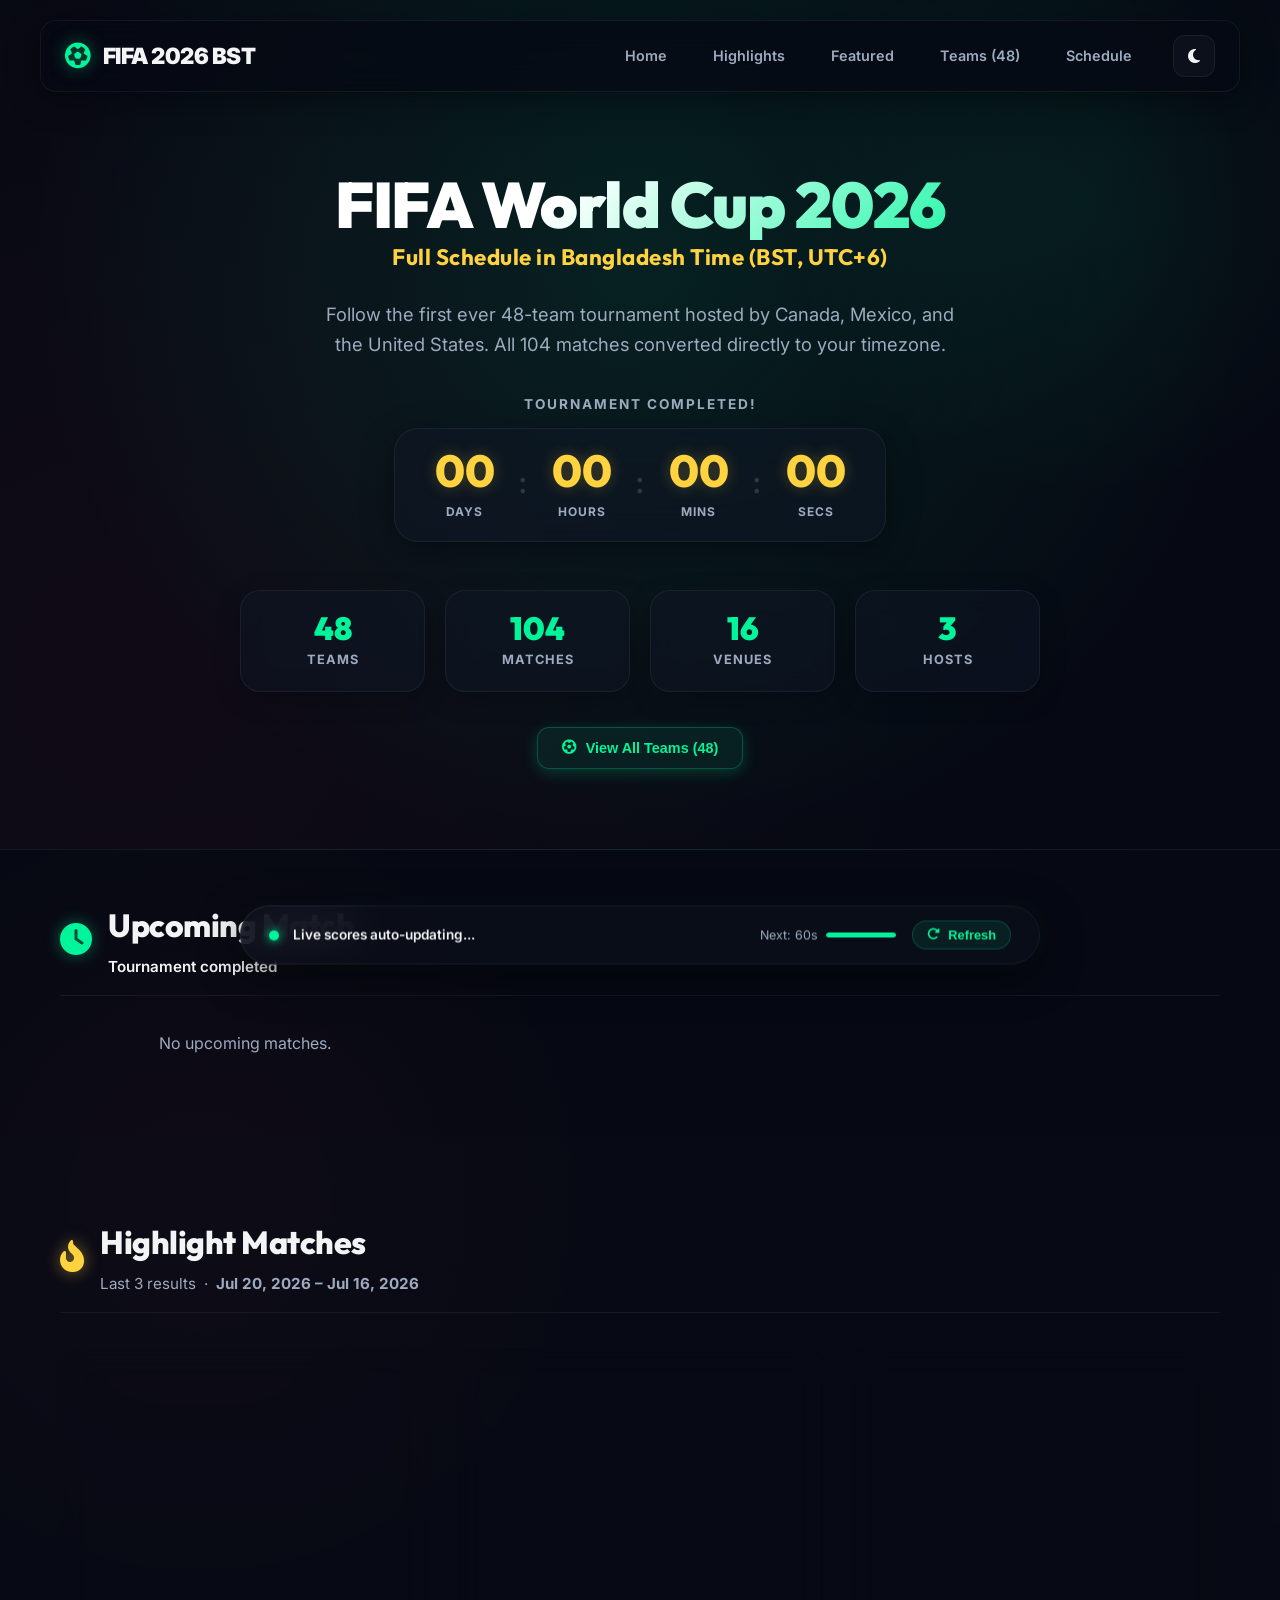
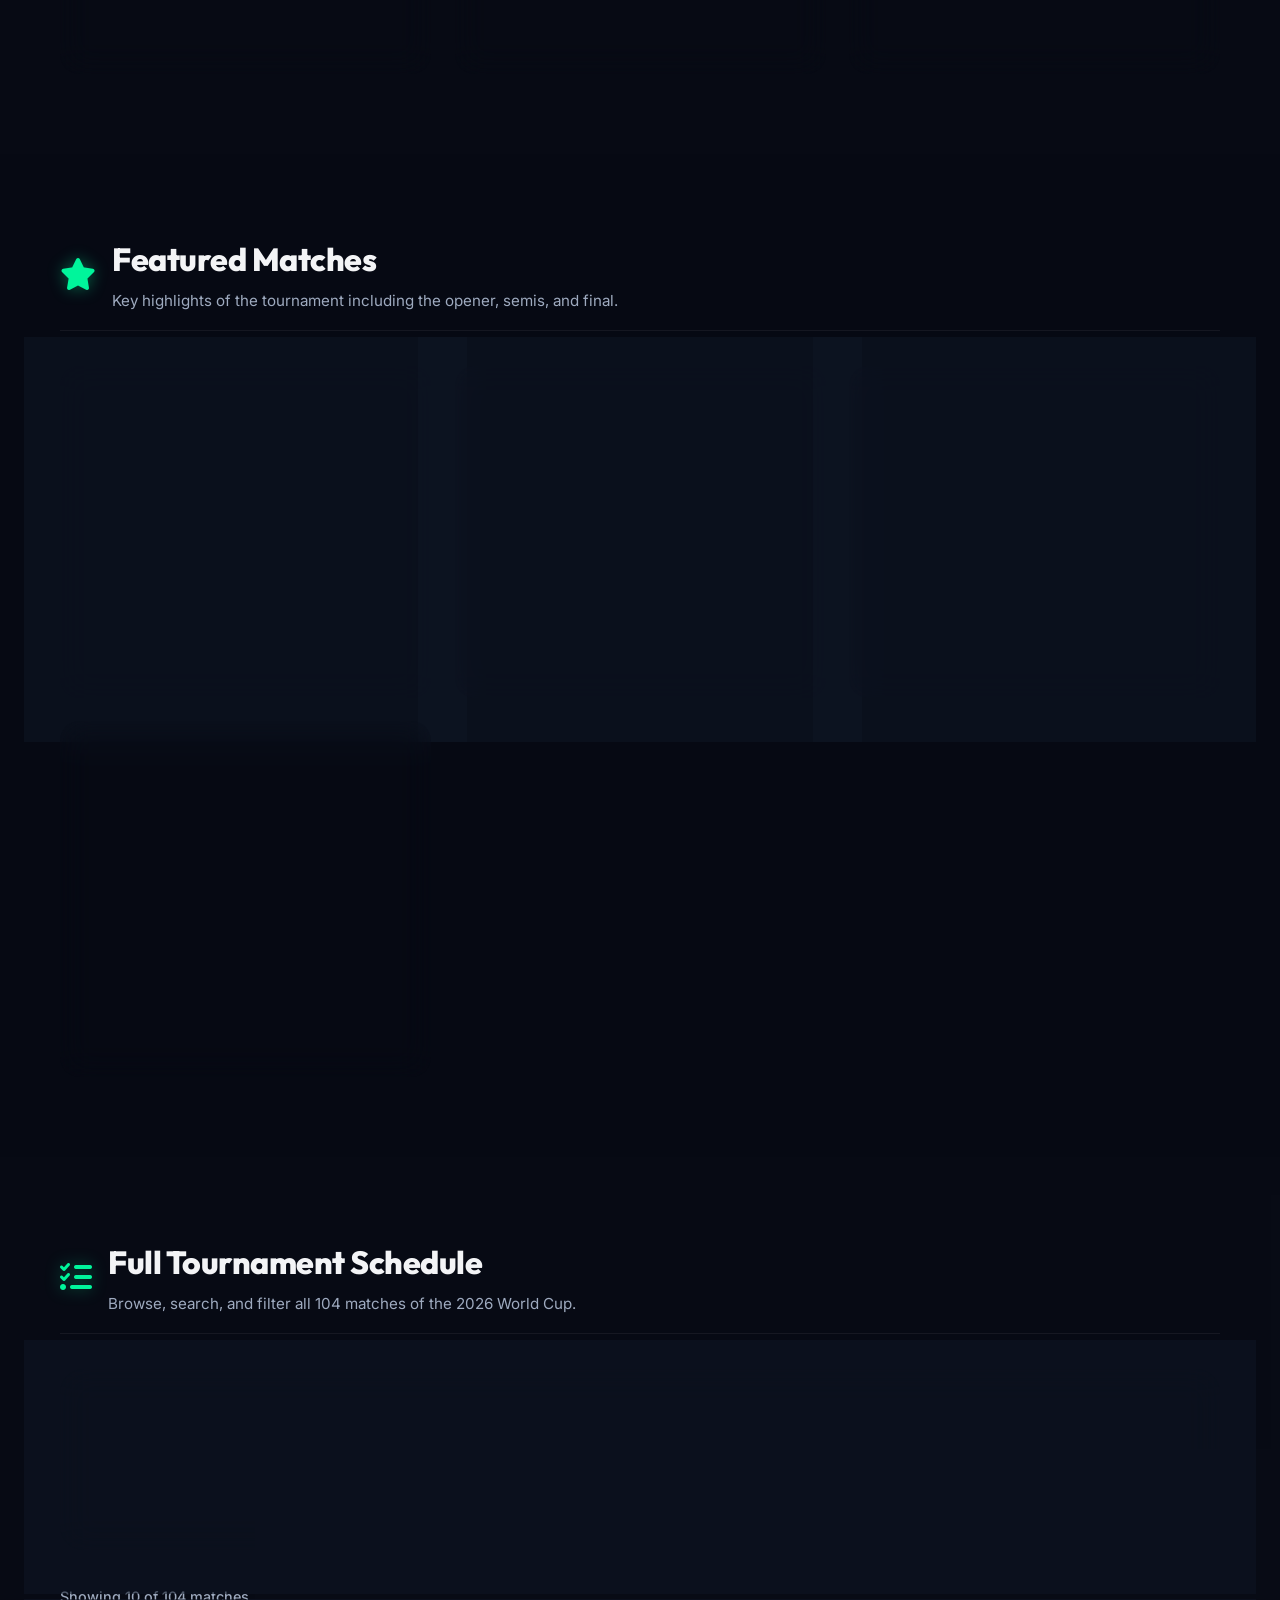
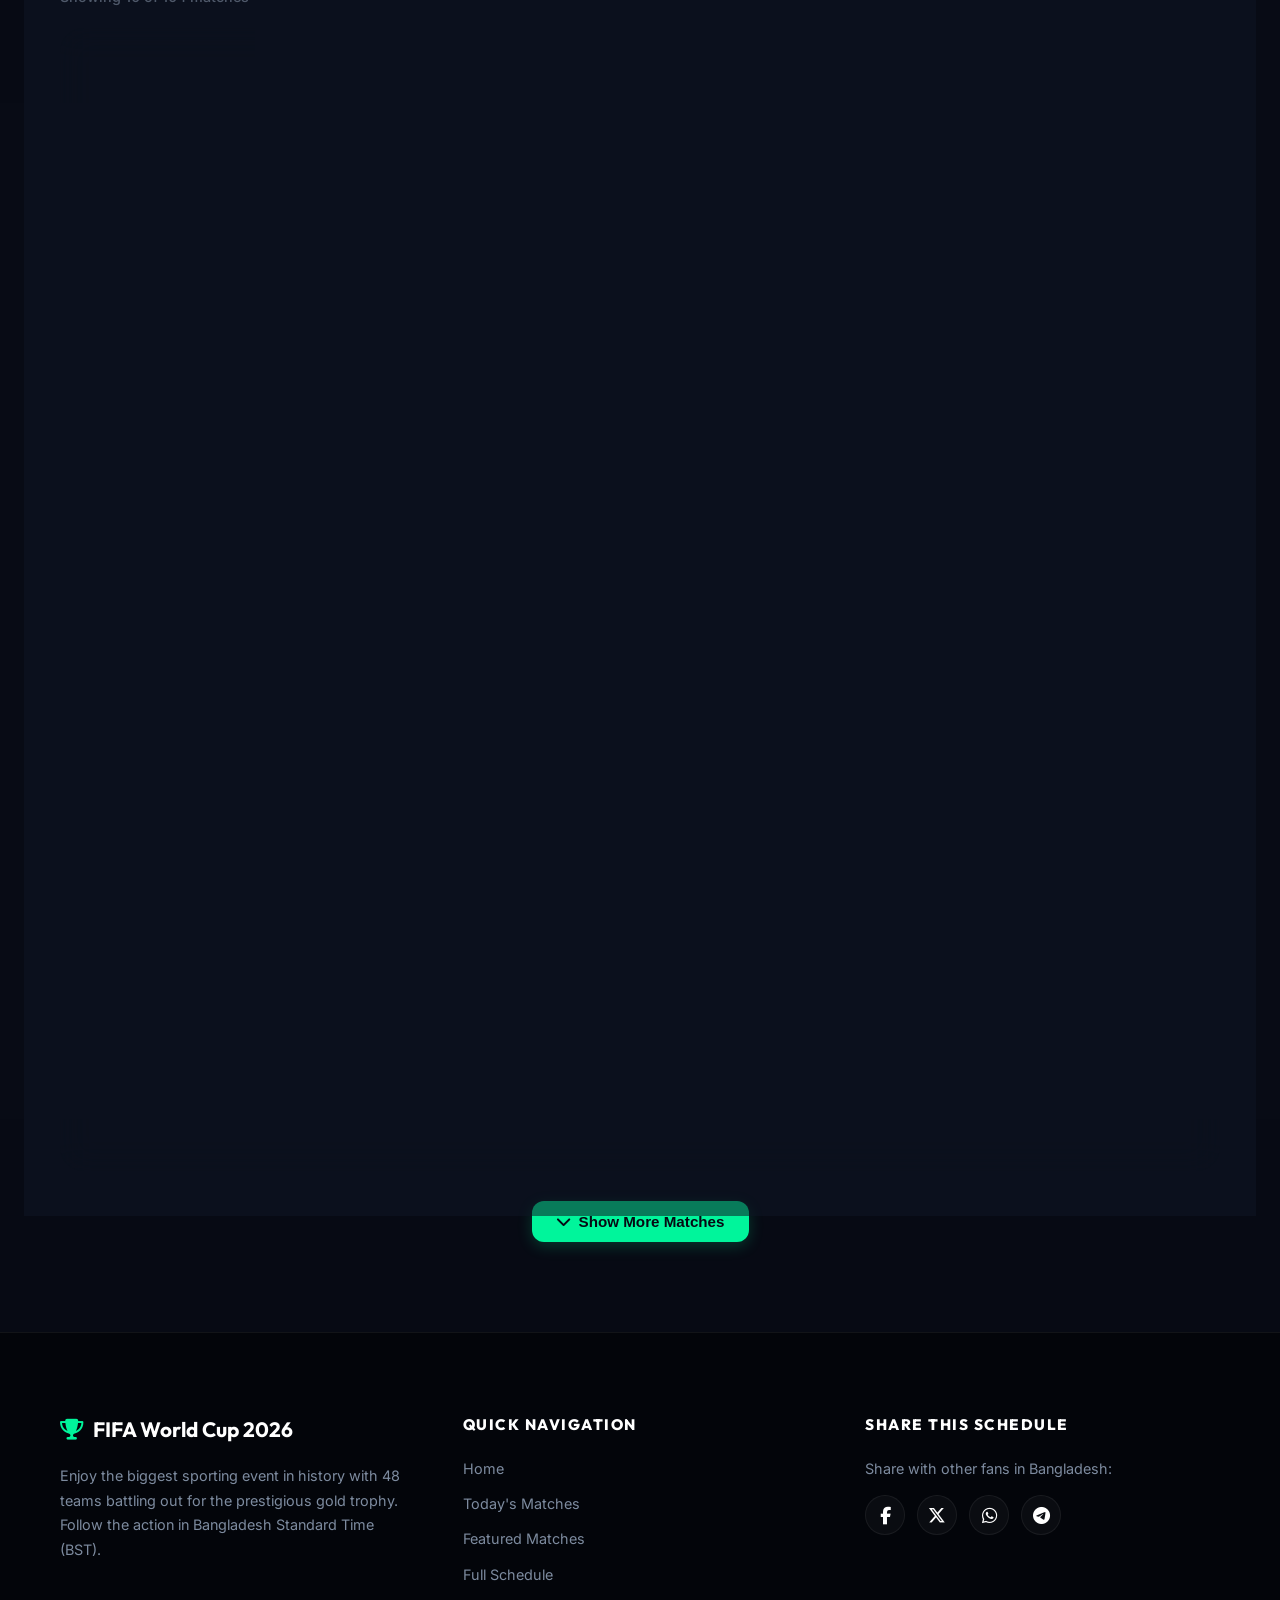
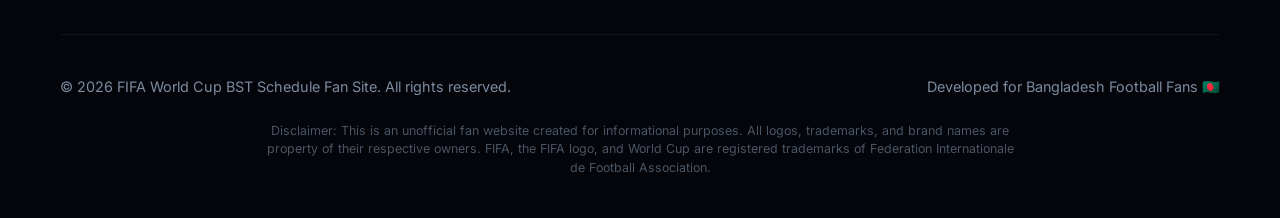
==== commit 05cdf8b5: "design update" ====
--- a/index.html
+++ b/index.html
@@ -89,6 +89,11 @@
       transition: background-color 0.3s ease, color 0.3s ease, border-color 0.3s ease;
     }
 
+    html, body {
+      overflow-x: hidden;
+      width: 100%;
+    }
+
     html {
       scroll-behavior: smooth;
     }
@@ -98,7 +103,6 @@
       background-color: var(--bg-primary);
       color: var(--text-primary);
       line-height: 1.6;
-      overflow-x: hidden;
       position: relative;
     }
 
@@ -339,6 +343,20 @@
       max-width: 650px;
       margin: 0 auto 35px auto;
       line-height: 1.6;
+    }
+
+    .hero-subtitle-bst {
+      color: var(--secondary-color);
+      font-weight: 700;
+      margin-top: -15px;
+      margin-bottom: 24px;
+      font-size: 1.4rem;
+      letter-spacing: 0.5px;
+      text-align: center;
+    }
+
+    .hero-cta-wrap {
+      margin-top: 35px;
     }
 
     /* Countdown Timer Card */
@@ -1848,9 +1866,21 @@
       }
       .theme-toggle-btn::after { content: ' Toggle Theme'; }
 
+      /* ---- BACKGROUND MESH CLIPPING ---- */
+      body::before {
+        right: 0;
+        width: 300px;
+        height: 300px;
+      }
+      body::after {
+        left: 0;
+        width: 400px;
+        height: 400px;
+      }
+
       /* ---- HERO SECTION ---- */
       .hero-section {
-        padding: 100px 16px 50px 16px;
+        padding: 80px 16px 40px 16px;
         text-align: center;
       }
       .hero-title {
@@ -1860,7 +1890,15 @@
       }
       .hero-subtitle {
         font-size: 0.95rem;
-        margin-bottom: 24px;
+        margin-bottom: 16px;
+      }
+      .hero-subtitle-bst {
+        font-size: 1.15rem;
+        margin-top: -10px;
+        margin-bottom: 16px;
+      }
+      .hero-cta-wrap {
+        margin-top: 20px;
       }
       .badge-live {
         font-size: 0.75rem;
@@ -1870,6 +1908,9 @@
       }
 
       /* ---- COUNTDOWN ---- */
+      .countdown-card {
+        margin-bottom: 24px;
+      }
       .countdown-container {
         padding: 14px 16px;
         gap: 8px;
@@ -1898,7 +1939,7 @@
       .today-section,
       .featured-section,
       .schedule-section {
-        padding: 48px 0;
+        padding: 32px 0;
       }
 
       .section-header {
@@ -1913,7 +1954,8 @@
 
       /* ---- MATCH CARDS GRIDS ---- */
       .today-grid,
-      .featured-grid {
+      .featured-grid,
+      .matches-cards-container {
         grid-template-columns: 1fr;
         gap: 16px;
       }
@@ -1930,53 +1972,63 @@
         font-size: 2rem;
       }
 
-      /* ---- LIVE NOW SECTION ---- */
+      /* ---- LIVE NOW SECTION (Compact Horizontal) ---- */
       .live-section-header {
         flex-wrap: wrap;
         gap: 10px;
         margin-bottom: 20px;
       }
       .live-now-title { font-size: 1.4rem; }
-      .live-match-card { padding: 20px 16px; }
+      .live-match-card { padding: 16px 12px; }
       .live-match-inner {
-        flex-direction: column;
-        gap: 16px;
+        flex-direction: row;
+        gap: 10px;
+        justify-content: space-between;
         align-items: center;
-        text-align: center;
-      }
-      .live-team-block { min-width: auto; width: 100%; }
-      .live-team-flag { width: 60px; height: 44px; }
-      .live-team-name { font-size: 1rem; }
-      .live-score-center { font-size: 2rem; }
+      }
+      .live-team-block { min-width: 80px; flex: 1; }
+      .live-team-flag { width: 46px; height: 32px; border-radius: 6px; }
+      .live-team-name { font-size: 0.85rem; }
+      .live-score-block { min-width: 80px; }
+      .live-score-display { font-size: 1.8rem; gap: 6px; }
+      .live-elapsed-badge { font-size: 0.72rem; padding: 2px 8px; }
+      .live-match-meta { margin-top: 12px; padding-top: 12px; gap: 10px; font-size: 0.75rem; }
 
       /* ---- GENERIC MATCH CARDS ---- */
       .match-card {
         padding: 16px;
         border-radius: 18px;
       }
-      .match-teams {
-        flex-direction: row;
+      .match-fixture {
         gap: 8px;
       }
-      .team-name { font-size: 0.85rem; }
-      .team-flag { width: 22px; height: 16px; }
-      .match-score { font-size: 1.4rem; }
+      .flag-wrap {
+        width: 44px;
+        height: 30px;
+        border-radius: 6px;
+        margin-bottom: 6px;
+      }
+      .team-name { font-size: 0.82rem; }
+      .score-display { font-size: 1.4rem; }
+      .score-tbd { font-size: 0.75rem; padding: 4px 10px; }
 
       /* ---- FILTERS / SCHEDULE ---- */
       .filter-wrapper { padding: 14px 12px; gap: 12px; }
       .filter-row-top { flex-direction: column; gap: 10px; }
+      .filter-select-wrap { flex-direction: column; width: 100%; gap: 10px; }
+      .filter-select { width: 100%; min-width: 0; padding: 12px 14px; font-size: 0.9rem; }
+      .search-box input { padding: 12px 14px 12px 42px; font-size: 0.9rem; }
       .filter-row-bottom {
         flex-direction: column;
         align-items: flex-start;
-        gap: 10px;
-      }
-      .filter-chips { flex-wrap: wrap; gap: 6px; }
-      .filter-chip { font-size: 0.75rem; padding: 6px 12px; }
-      .search-input { font-size: 0.9rem; }
+        gap: 12px;
+      }
+      .quick-tags { gap: 8px; }
+      .tag-btn { font-size: 0.75rem; padding: 5px 10px; }
       .view-toggles { display: none; }
 
       /* Table → Card on mobile */
-      .schedule-table-wrap { overflow-x: auto; -webkit-overflow-scrolling: touch; }
+      .matches-table-wrapper { overflow-x: auto; -webkit-overflow-scrolling: touch; }
       .schedule-table { min-width: 560px; font-size: 0.82rem; }
       .schedule-table th,
       .schedule-table td { padding: 10px 12px; }
@@ -2013,23 +2065,27 @@
 
     /* Extra Small (480px) */
     @media (max-width: 480px) {
-      .hero-title { font-size: 1.7rem; }
-      .hero-section { padding: 90px 12px 40px 12px; }
-      .container { padding: 0 12px; }
-
-      .hero-stats { grid-template-columns: repeat(2, 1fr); gap: 10px; }
-      .stat-num { font-size: 1.4rem; }
-
-      .countdown-container { padding: 12px 14px; gap: 6px; }
-      .countdown-value { font-size: 1.6rem; }
-      .countdown-item { min-width: 48px; }
-
-      .section-title { font-size: 1.3rem; }
-      .match-card { padding: 14px 12px; }
-      .live-match-card { padding: 16px 12px; }
+      .hero-title { font-size: 1.6rem; }
+      .hero-section { padding: 75px 12px 30px 12px; }
+      .container { padding: 0 10px; }
+
+      .hero-stats { grid-template-columns: repeat(2, 1fr); gap: 8px; }
+      .stat-num { font-size: 1.3rem; }
+
+      .countdown-container { padding: 10px 12px; gap: 4px; }
+      .countdown-value { font-size: 1.4rem; }
+      .countdown-item { min-width: 42px; }
+      .countdown-sep { font-size: 1.2rem; }
+
+      .section-title { font-size: 1.25rem; }
+      .match-card { padding: 12px; }
+      .live-match-card { padding: 14px 10px; }
+      .live-team-name { font-size: 0.8rem; }
+      .live-score-display { font-size: 1.4rem; }
+      .team-name { font-size: 0.78rem; }
 
       /* Score toast on very small screens */
-      .score-toast { max-width: calc(100vw - 24px); right: 12px; }
+      .score-toast { max-width: calc(100vw - 20px); right: 10px; }
     }
 
     /* Highlighted Upcoming Countdown */
@@ -2099,7 +2155,7 @@
         Tournament Underway
       </div>
       <h1 class="hero-title">FIFA World Cup 2026</h1>
-      <p class="hero-subtitle font-title" style="color: var(--secondary-color); font-weight: 700; margin-top: -15px; margin-bottom: 24px; font-size: 1.4rem; letter-spacing: 0.5px;">
+      <p class="hero-subtitle-bst font-title">
         Full Schedule in Bangladesh Time (BST, UTC+6)
       </p>
       <p class="hero-subtitle">
@@ -2153,7 +2209,7 @@
       </div>
 
       <!-- Quick Teams CTA -->
-      <div style="margin-top: 35px;">
+      <div class="hero-cta-wrap">
         <button class="btn-action" style="background: rgba(0, 245, 155, 0.08); border: 1px solid rgba(0, 245, 155, 0.25); color: var(--primary-color);" onclick="location.href='teams.html'">
           <i class="fa-solid fa-futbol"></i> View All Teams (48)
         </button>
@@ -2716,7 +2772,6 @@
       const MATCH_DURATION_MS = 115 * 60 * 1000; // ~115 min (90min + stoppages)
 
       const liveMatches = matches.filter(m => {
-        if (m.status === 'Completed') return false; // never show completed matches as live
         const kickoff = new Date(m.utc_time);
         return now >= kickoff && now <= new Date(kickoff.getTime() + MATCH_DURATION_MS);
       });
@@ -2812,7 +2867,6 @@
         }
         // Stop ticker and hide section if all matches finished
         const stillLive = liveMatches.some(m => {
-          if (m.status === 'Completed') return false;
           const kickoff = new Date(m.utc_time);
           return nowTick <= new Date(kickoff.getTime() + 115 * 60 * 1000);
         });
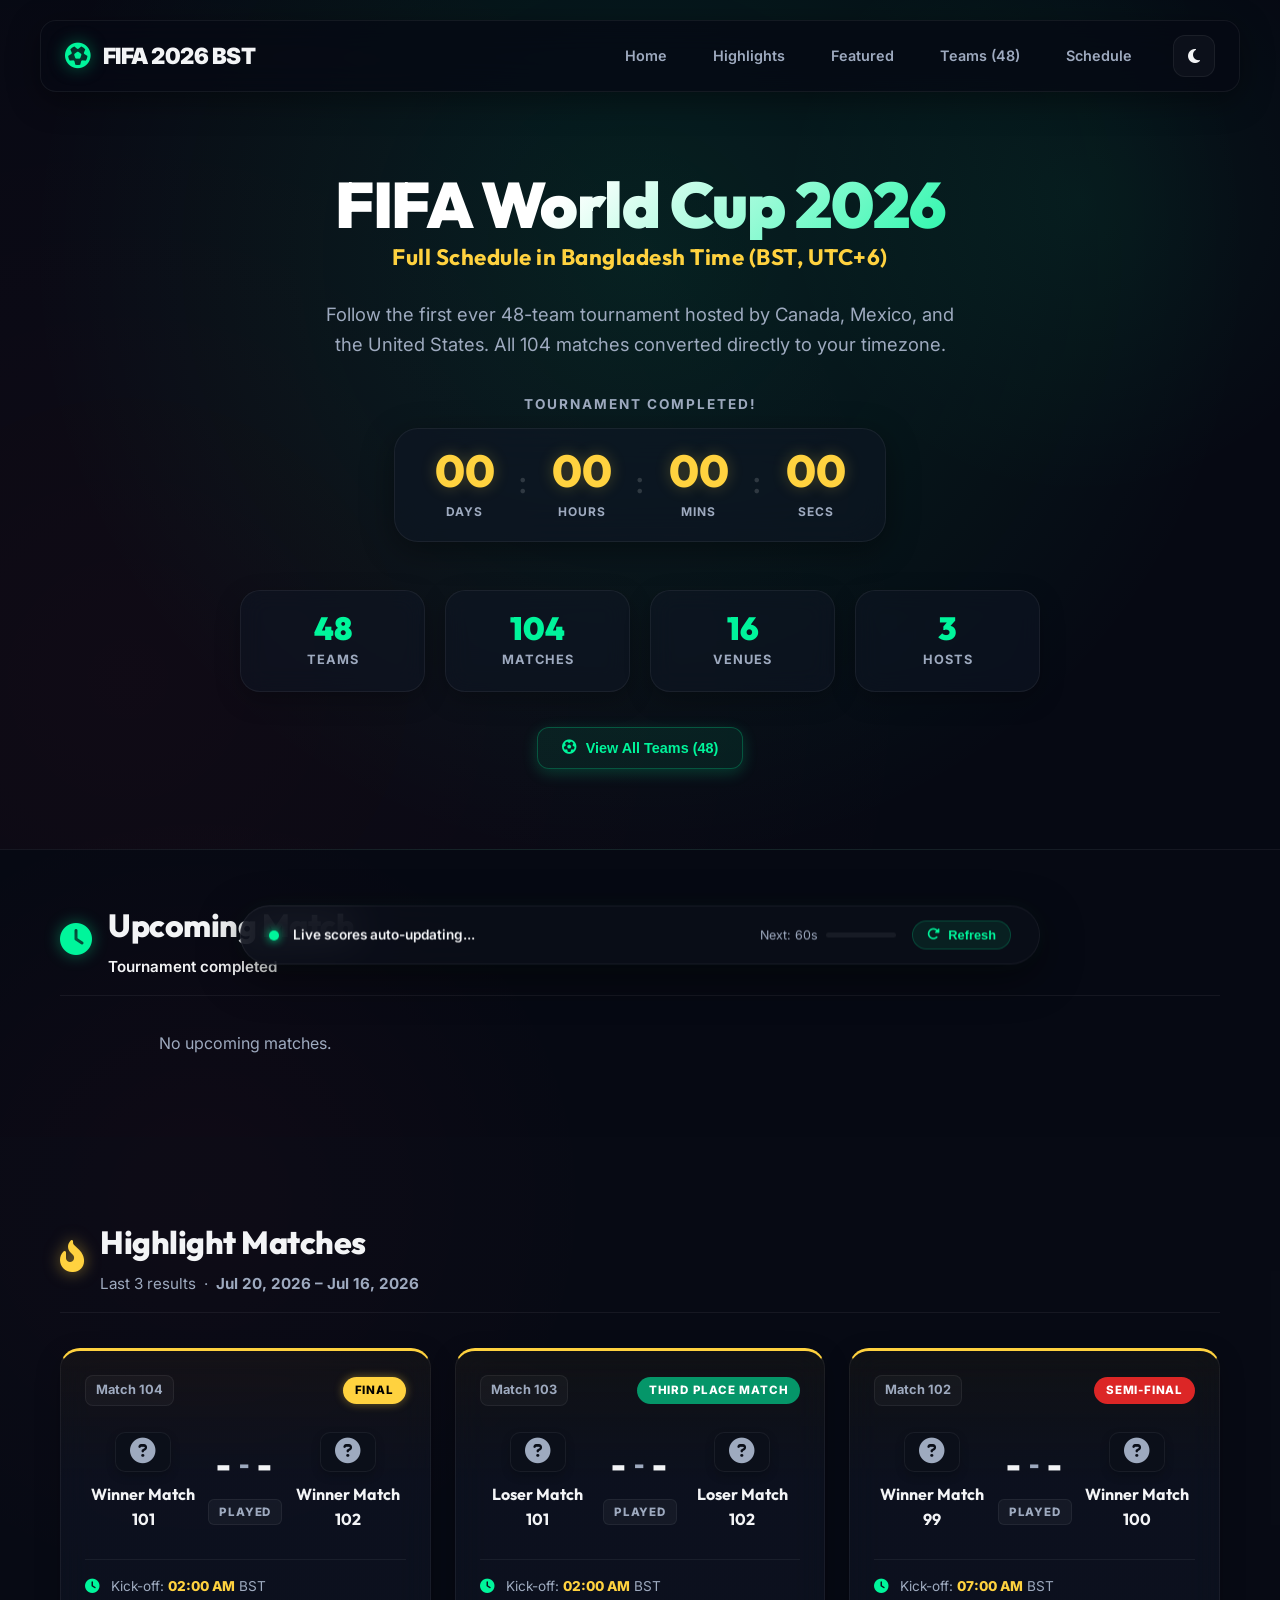
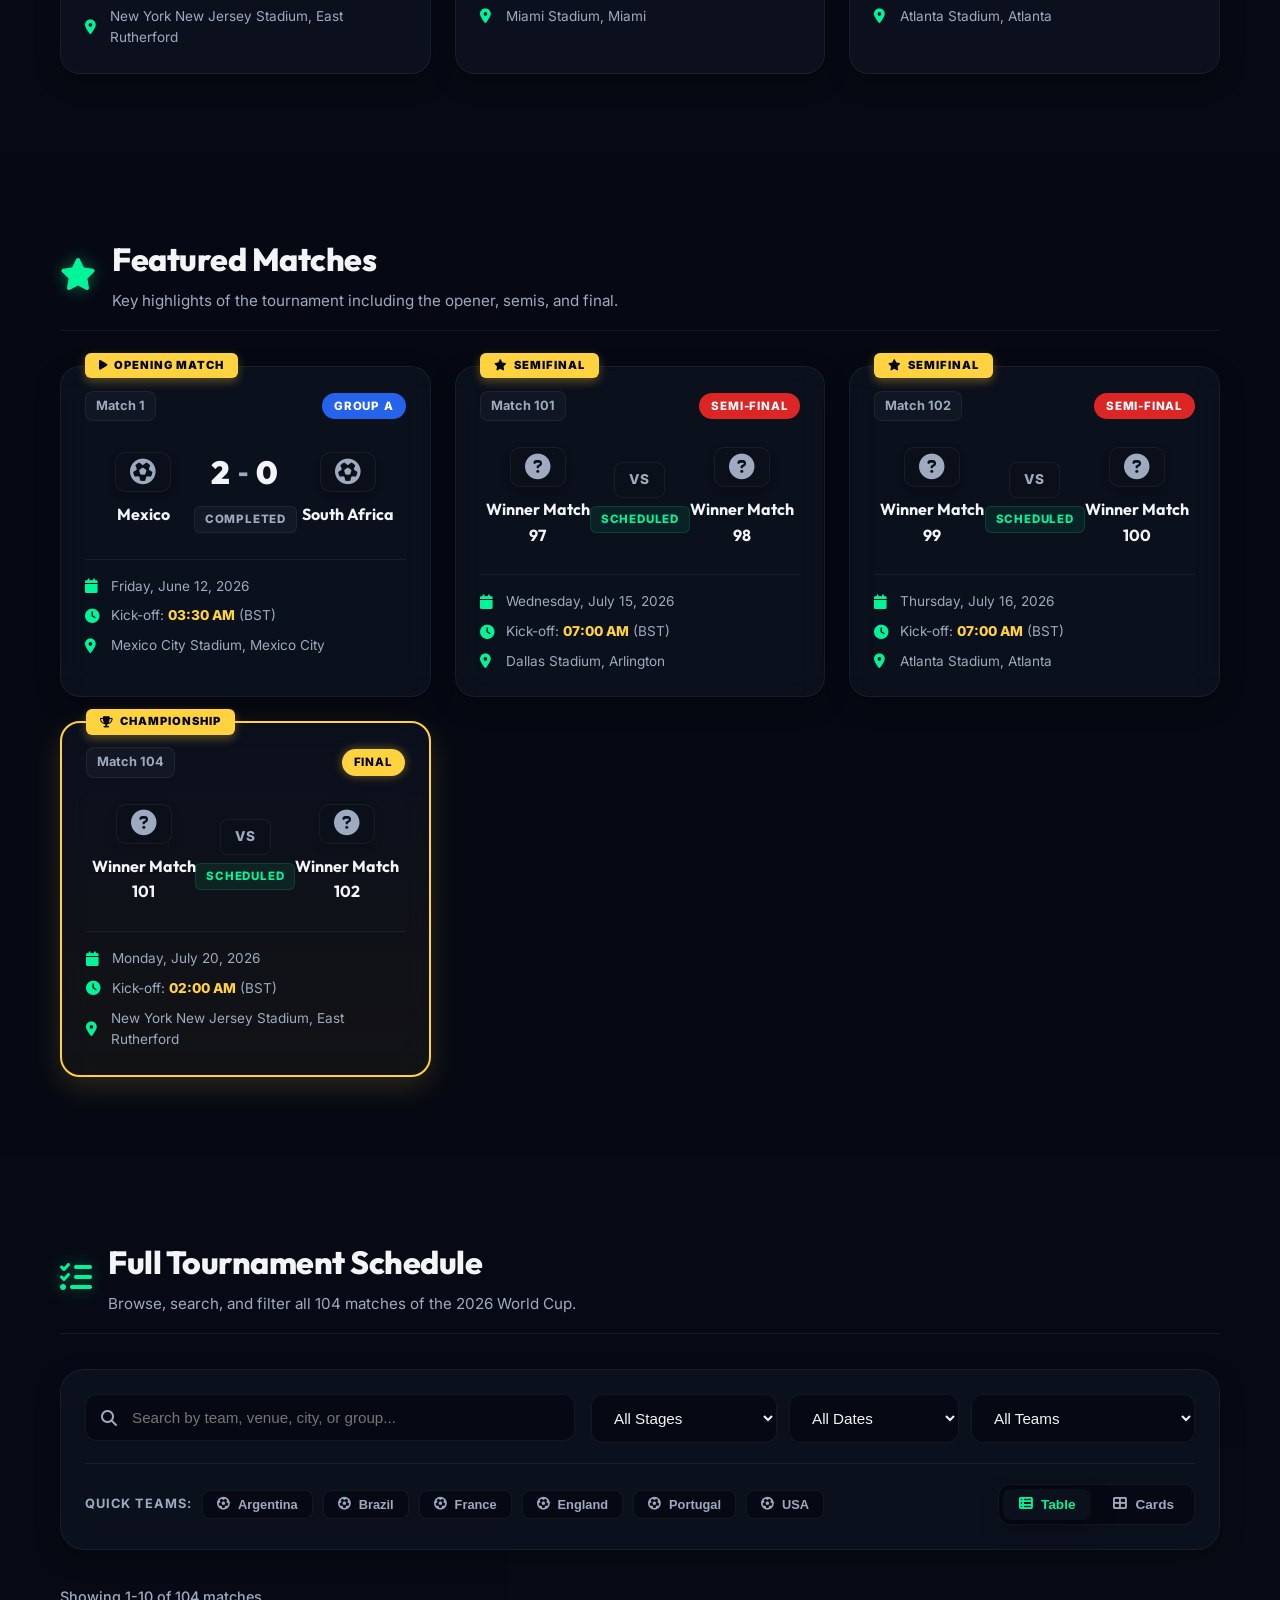
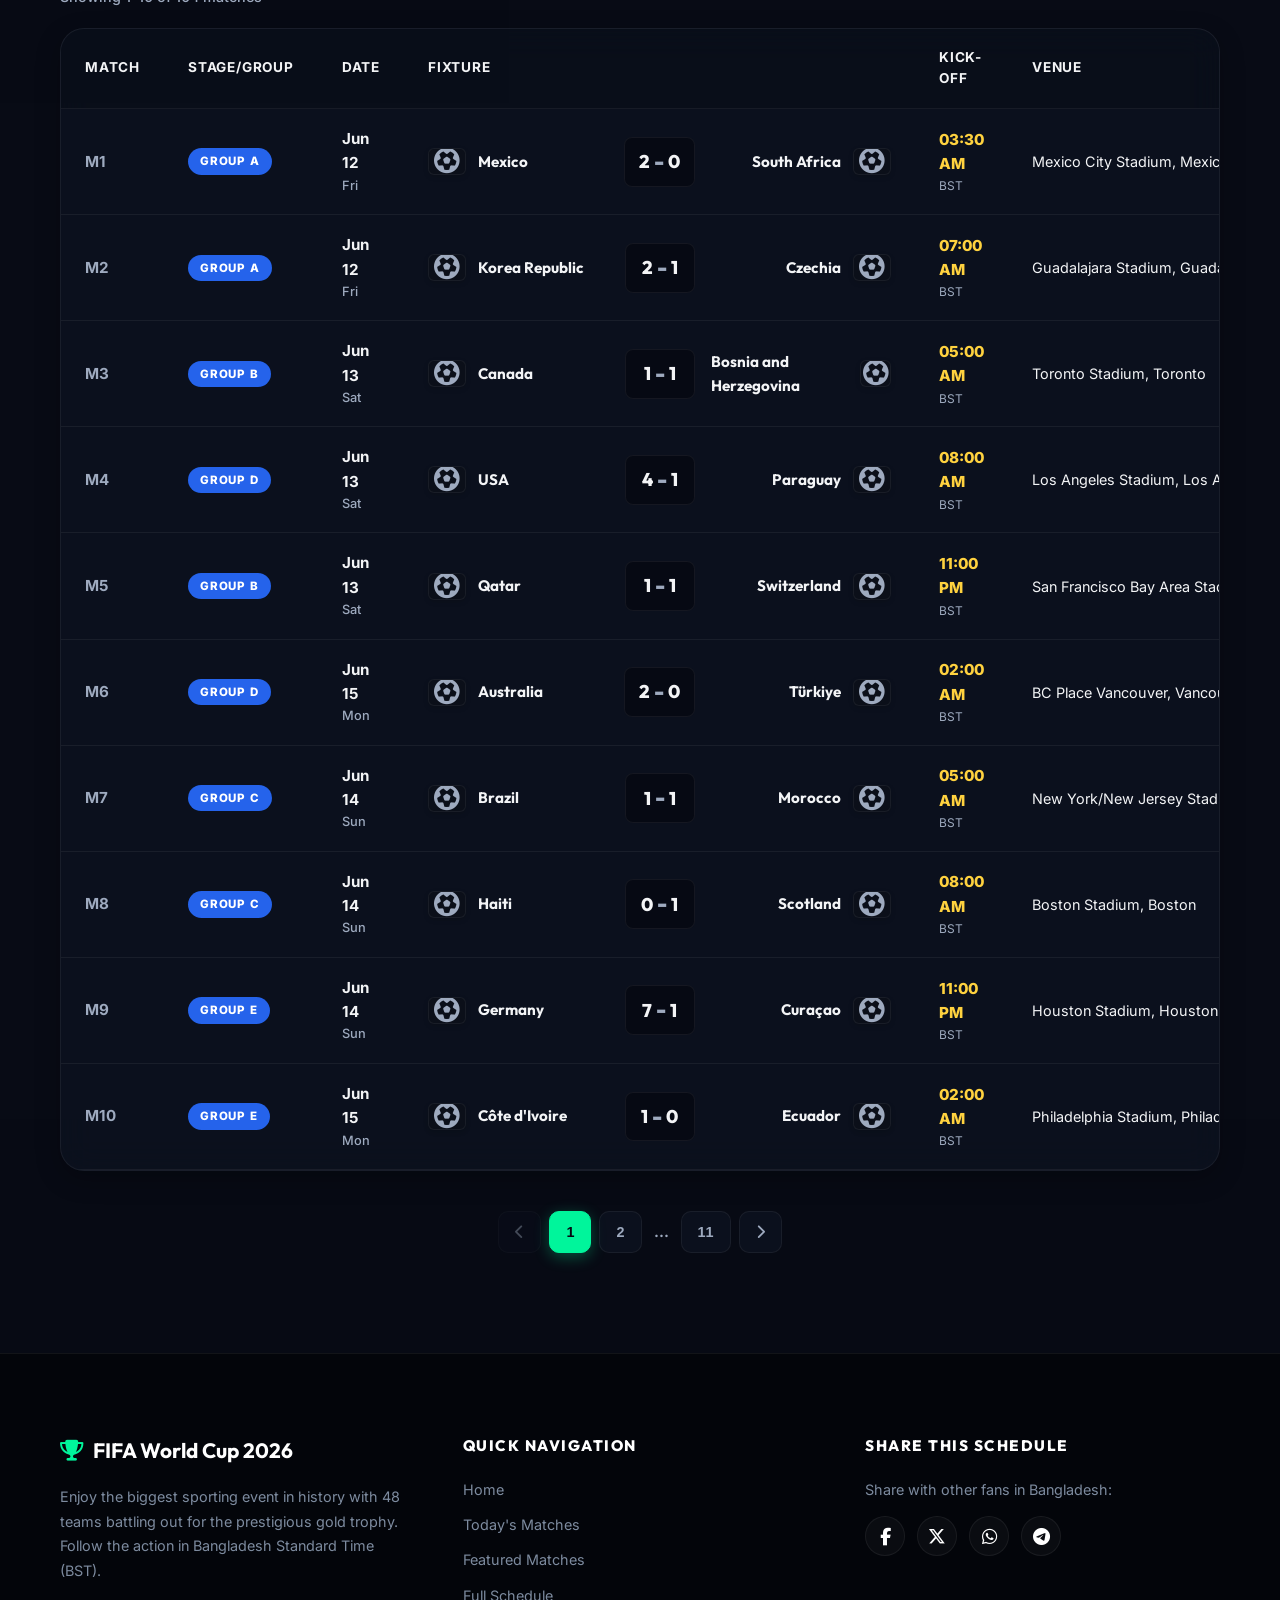
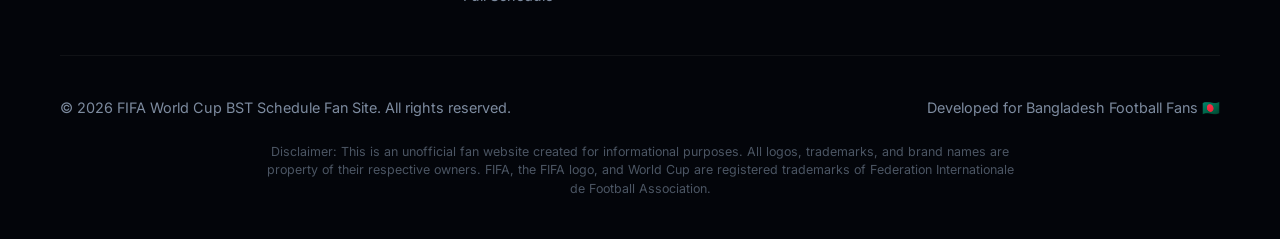
==== commit 6c09b8be: "design update" ====
--- a/index.html
+++ b/index.html
@@ -1764,6 +1764,60 @@
       margin: 24px auto 0 auto;
       line-height: 1.5;
       text-align: center;
+    }
+
+    /* Pagination Styles */
+    .pagination-wrap {
+      display: flex;
+      justify-content: center;
+      align-items: center;
+      gap: 8px;
+      margin-top: 40px;
+      margin-bottom: 20px;
+      flex-wrap: wrap;
+    }
+
+    .page-btn {
+      background-color: var(--bg-secondary);
+      border: 1px solid var(--border-color);
+      color: var(--text-secondary);
+      padding: 10px 16px;
+      border-radius: 10px;
+      font-size: 0.9rem;
+      font-weight: 600;
+      cursor: pointer;
+      display: flex;
+      align-items: center;
+      justify-content: center;
+      gap: 6px;
+      transition: all 0.25s cubic-bezier(0.16, 1, 0.3, 1);
+      min-width: 42px;
+      height: 42px;
+    }
+
+    .page-btn:hover:not(:disabled) {
+      color: var(--text-primary);
+      border-color: var(--primary-color);
+      background-color: rgba(0, 245, 155, 0.05);
+      transform: translateY(-2px);
+    }
+
+    .page-btn.active {
+      color: var(--bg-primary);
+      background-color: var(--primary-color);
+      border-color: var(--primary-color);
+      box-shadow: 0 4px 15px rgba(0, 245, 155, 0.3);
+    }
+
+    .page-btn:disabled {
+      opacity: 0.4;
+      cursor: not-allowed;
+    }
+
+    .page-ellipsis {
+      color: var(--text-secondary);
+      font-weight: 600;
+      padding: 0 4px;
     }
 
     /* Keyframe Animations */
@@ -2370,11 +2424,9 @@
         <!-- Will contain either the table or cards container. Managed by JS -->
       </div>
 
-      <!-- Show More Container -->
-      <div id="show-more-container" style="text-align: center; margin-top: 30px; margin-bottom: 10px;">
-        <button id="btn-show-more" class="btn-action" style="padding: 12px 24px; font-size: 0.95rem; gap: 8px;">
-          <i class="fa-solid fa-chevron-down"></i> Show More Matches
-        </button>
+      <!-- Pagination Container -->
+      <div id="pagination-container" class="pagination-wrap">
+        <!-- Will be populated dynamically by JS -->
       </div>
     </div>
   </section>
@@ -2435,7 +2487,8 @@
       date: 'all',
       team: 'all'
     };
-    let scheduleLimit = 10;
+    let currentPage = 1;
+    const matchesPerPage = 10;
 
     // Reference time in BST: June 16, 2026 17:00 (5:00 PM) BST
     // We mock the current time if the user is testing the app outside June 2026
@@ -3227,17 +3280,20 @@
     function renderSchedule() {
       const wrapper = document.getElementById('schedule-results-wrapper');
       const filtered = getFilteredMatches();
+      const paginationContainer = document.getElementById('pagination-container');
       
-      const displayedCount = Math.min(scheduleLimit, filtered.length);
-      const showMoreContainer = document.getElementById('show-more-container');
+      const totalPages = Math.ceil(filtered.length / matchesPerPage);
       
-      if (filtered.length > scheduleLimit) {
-        document.getElementById('results-count').textContent = `Showing ${displayedCount} of ${filtered.length} matches`;
-        if (showMoreContainer) showMoreContainer.style.display = 'block';
-      } else {
-        document.getElementById('results-count').textContent = `Showing ${filtered.length} matches`;
-        if (showMoreContainer) showMoreContainer.style.display = 'none';
-      }
+      // Clamp currentPage
+      if (currentPage < 1) currentPage = 1;
+      if (currentPage > totalPages && totalPages > 0) currentPage = totalPages;
+
+      const startIndex = (currentPage - 1) * matchesPerPage;
+      const endIndex = startIndex + matchesPerPage;
+      
+      const startNum = filtered.length > 0 ? startIndex + 1 : 0;
+      const endNum = Math.min(endIndex, filtered.length);
+      document.getElementById('results-count').textContent = `Showing ${startNum}-${endNum} of ${filtered.length} matches`;
 
       if (filtered.length === 0) {
         wrapper.innerHTML = `
@@ -3249,15 +3305,78 @@
             </button>
           </div>
         `;
+        if (paginationContainer) paginationContainer.innerHTML = '';
         return;
       }
 
-      const displayedMatches = filtered.slice(0, scheduleLimit);
+      const displayedMatches = filtered.slice(startIndex, endIndex);
       if (currentView === 'card') {
         renderCardsView(displayedMatches, wrapper);
       } else {
         renderTableView(displayedMatches, wrapper);
       }
+
+      // Render Pagination Buttons
+      renderPagination(totalPages);
+    }
+
+    function renderPagination(totalPages) {
+      const paginationContainer = document.getElementById('pagination-container');
+      if (!paginationContainer) return;
+
+      if (totalPages <= 1) {
+        paginationContainer.innerHTML = '';
+        return;
+      }
+
+      let paginationHTML = '';
+
+      // Prev Button
+      paginationHTML += `
+        <button class="page-btn" ${currentPage === 1 ? 'disabled' : ''} onclick="changePage(${currentPage - 1})" aria-label="Previous Page">
+          <i class="fa-solid fa-chevron-left"></i>
+        </button>
+      `;
+
+      // Smart pagination numbers
+      const range = 1; // Number of pages to show before and after current page
+      let showPages = new Set();
+      showPages.add(1);
+      showPages.add(totalPages);
+
+      for (let i = Math.max(1, currentPage - range); i <= Math.min(totalPages, currentPage + range); i++) {
+        showPages.add(i);
+      }
+
+      const sortedPages = Array.from(showPages).sort((a, b) => a - b);
+      let lastOutput = 0;
+      
+      sortedPages.forEach(p => {
+        if (lastOutput > 0 && p - lastOutput > 1) {
+          paginationHTML += `<span class="page-ellipsis">...</span>`;
+        }
+        paginationHTML += `
+          <button class="page-btn ${p === currentPage ? 'active' : ''}" onclick="changePage(${p})">
+            ${p}
+          </button>
+        `;
+        lastOutput = p;
+      });
+
+      // Next Button
+      paginationHTML += `
+        <button class="page-btn" ${currentPage === totalPages ? 'disabled' : ''} onclick="changePage(${currentPage + 1})" aria-label="Next Page">
+          <i class="fa-solid fa-chevron-right"></i>
+        </button>
+      `;
+
+      paginationContainer.innerHTML = paginationHTML;
+    }
+
+    function changePage(page) {
+      currentPage = page;
+      renderSchedule();
+      document.getElementById('schedule').scrollIntoView({ behavior: 'smooth' });
     }
 
     function renderCardsView(matchesList, targetContainer) {
@@ -3452,38 +3571,30 @@
     function setupEventListeners() {
       document.getElementById('theme-toggle').addEventListener('click', toggleTheme);
 
-      const btnShowMore = document.getElementById('btn-show-more');
-      if (btnShowMore) {
-        btnShowMore.addEventListener('click', () => {
-          scheduleLimit += 10;
-          renderSchedule();
-        });
-      }
-
       document.getElementById('search-input').addEventListener('input', (e) => {
         currentFilters.search = e.target.value;
-        scheduleLimit = 10;
+        currentPage = 1;
         renderSchedule();
         updateClearFiltersBtn();
       });
 
       document.getElementById('stage-filter').addEventListener('change', (e) => {
         currentFilters.stage = e.target.value;
-        scheduleLimit = 10;
+        currentPage = 1;
         renderSchedule();
         updateClearFiltersBtn();
       });
 
       document.getElementById('date-filter').addEventListener('change', (e) => {
         currentFilters.date = e.target.value;
-        scheduleLimit = 10;
+        currentPage = 1;
         renderSchedule();
         updateClearFiltersBtn();
       });
 
       document.getElementById('team-filter').addEventListener('change', (e) => {
         currentFilters.team = e.target.value;
-        scheduleLimit = 10;
+        currentPage = 1;
         renderSchedule();
         updateClearFiltersBtn();
       });
@@ -3524,7 +3635,7 @@
             currentFilters.team = team;
             document.getElementById('team-filter').value = team;
           }
-          scheduleLimit = 10;
+          currentPage = 1;
           renderSchedule();
           updateClearFiltersBtn();
         });
@@ -3547,7 +3658,7 @@
       });
 
       document.getElementById('schedule').scrollIntoView({ behavior: 'smooth' });
-      scheduleLimit = 10;
+      currentPage = 1;
       renderSchedule();
       updateClearFiltersBtn();
     }
@@ -3568,7 +3679,7 @@
       const tagButtons = document.querySelectorAll('.tag-btn');
       tagButtons.forEach(btn => btn.classList.remove('active'));
 
-      scheduleLimit = 10;
+      currentPage = 1;
       renderSchedule();
       updateClearFiltersBtn();
     }
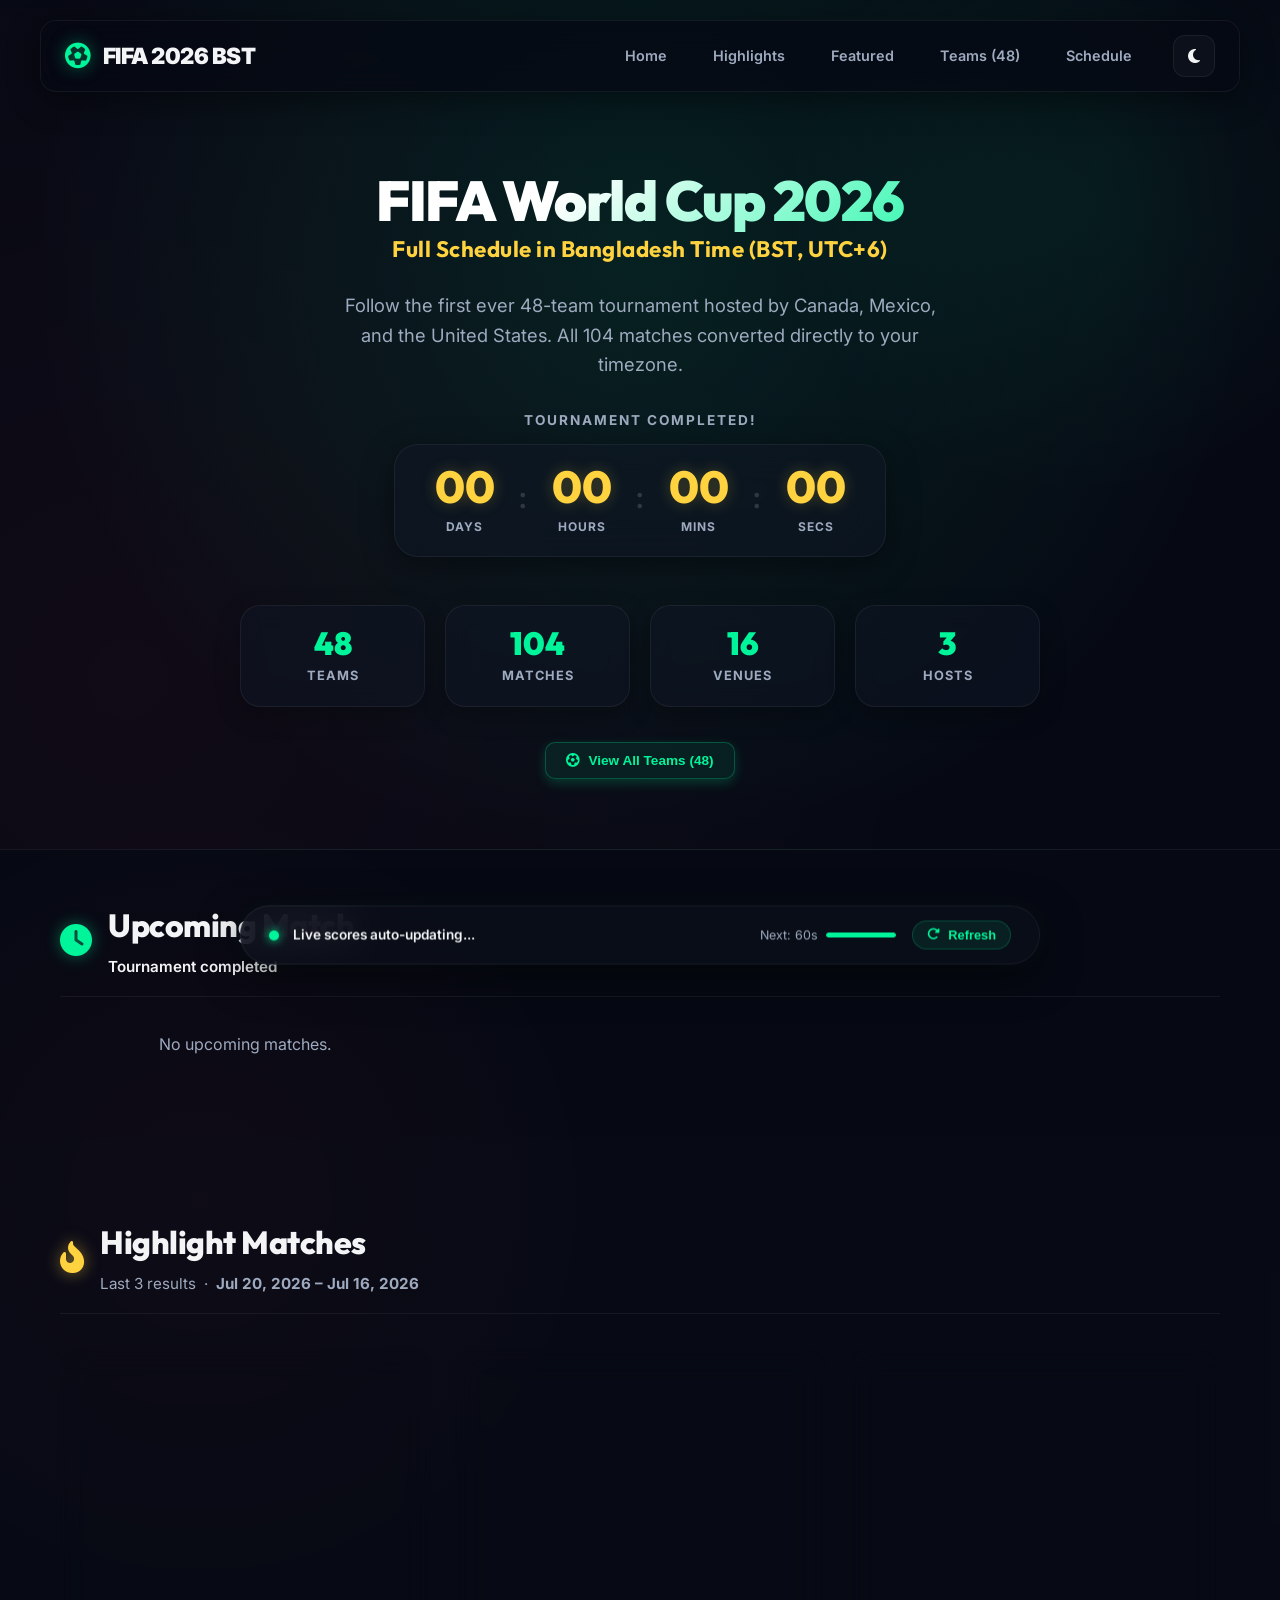
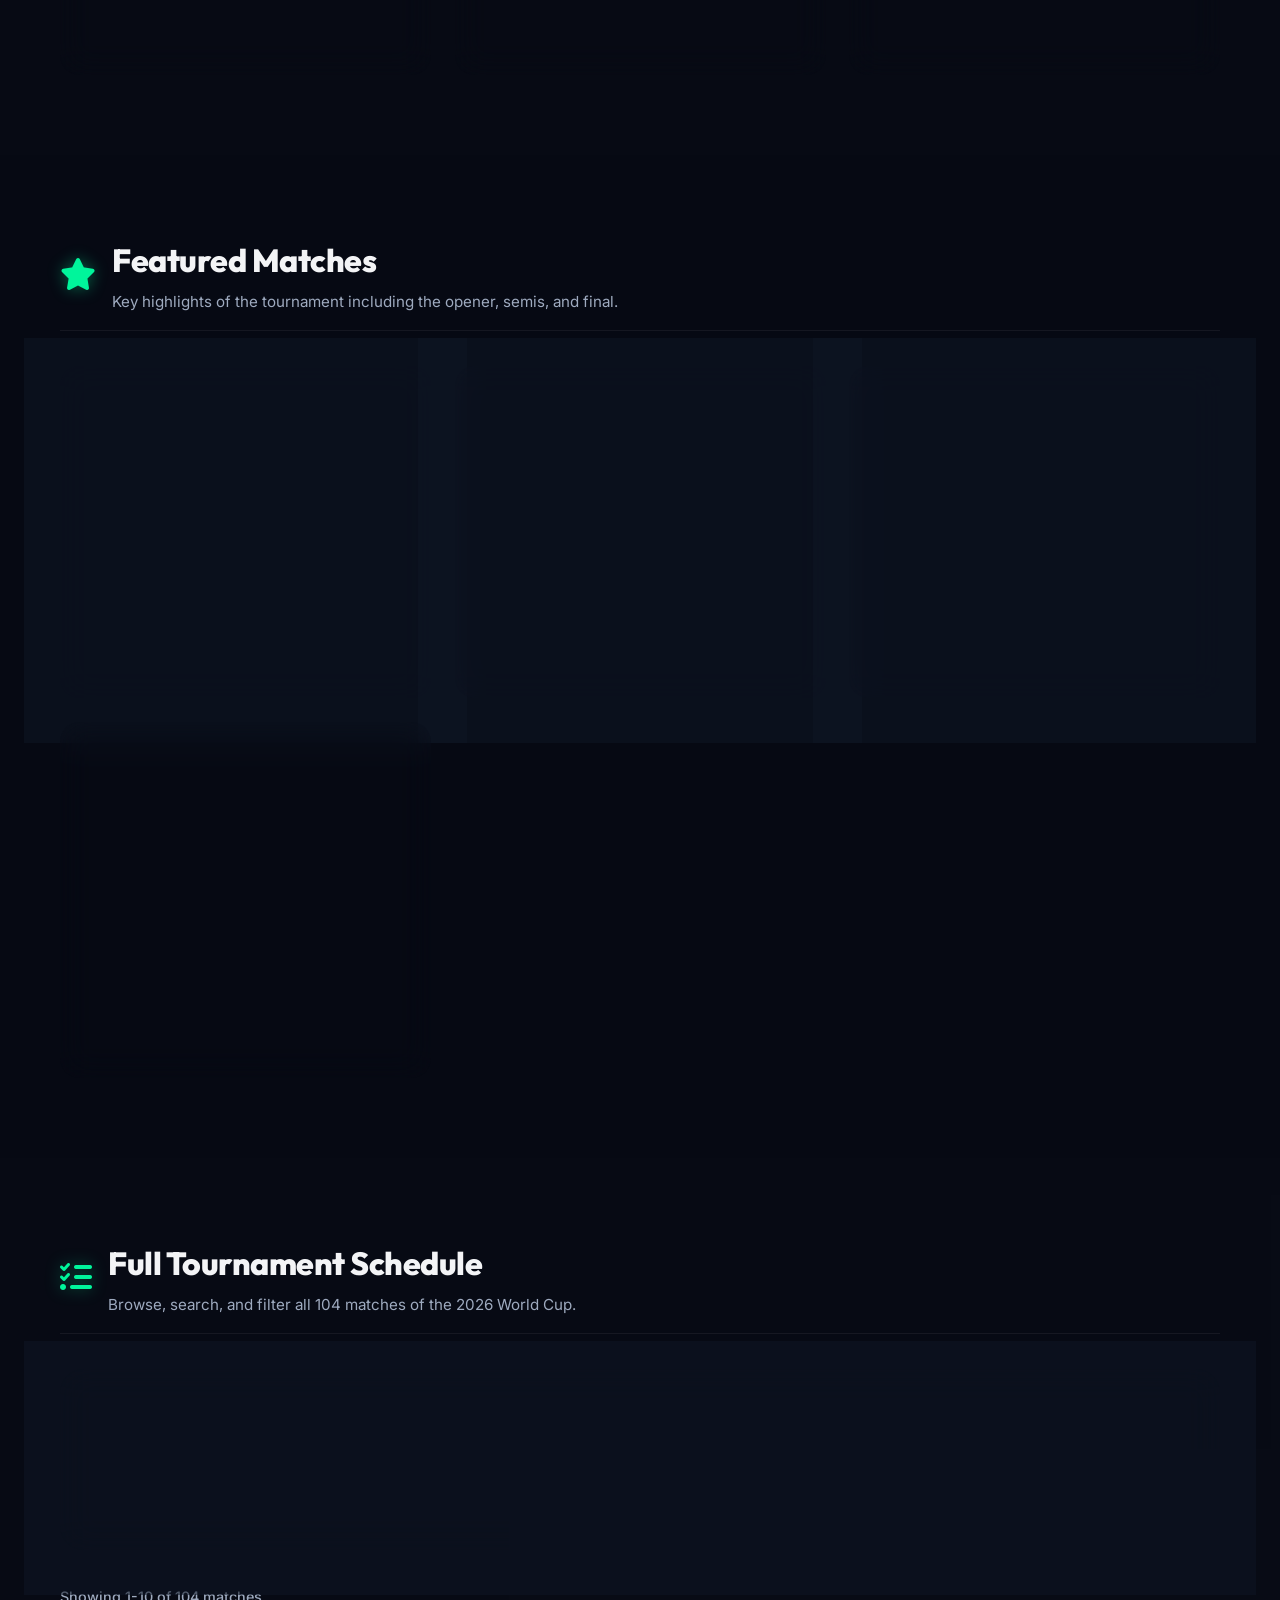
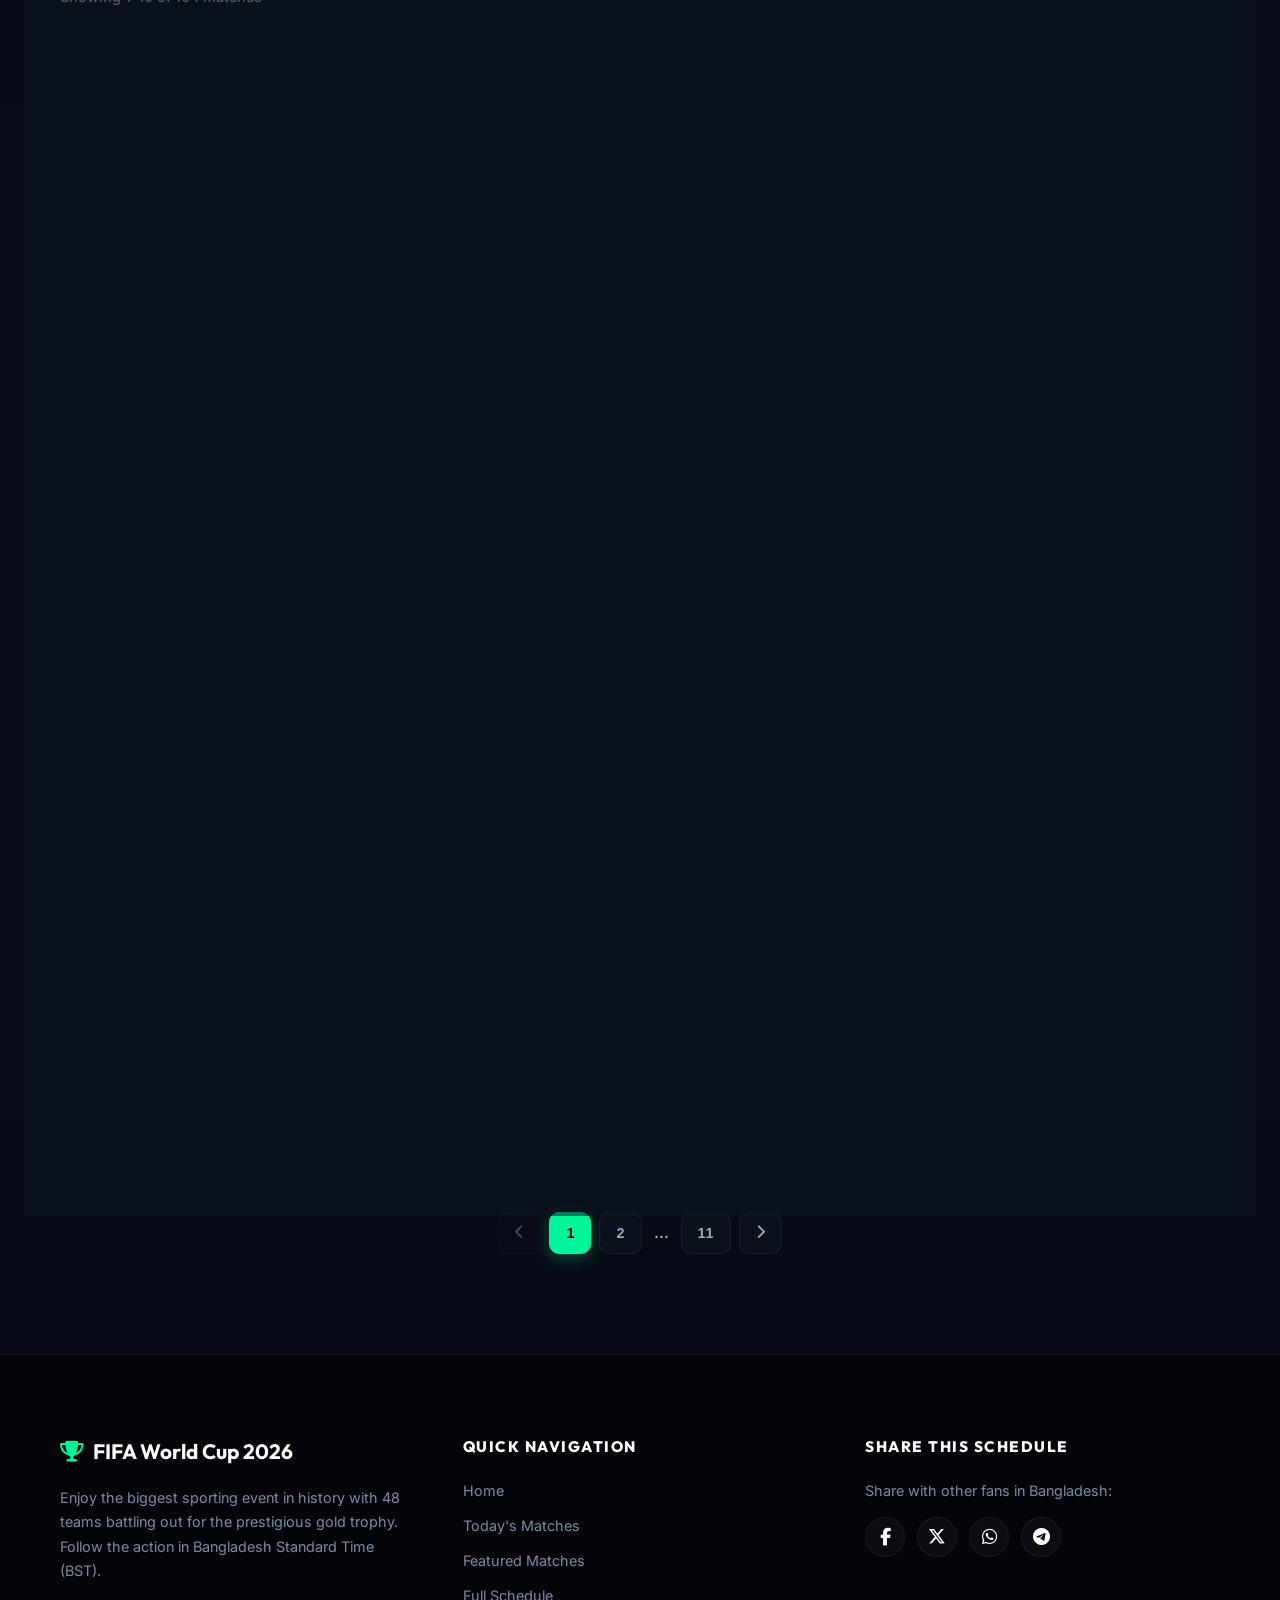
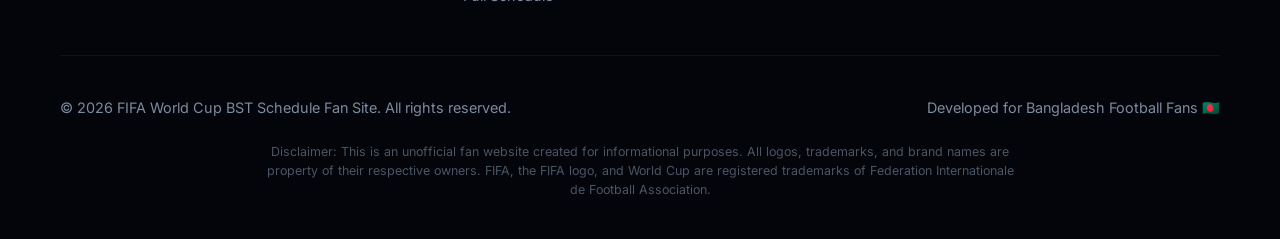
==== commit 7fed7be7: "desig css update" ====
--- a/index.html
+++ b/index.html
@@ -26,2151 +26,7 @@
   <!-- Matches database and flag utilities -->
   <script src="matches.js"></script>
 
-  <style>
-    /* CSS Variable Definitions for Themes */
-    :root {
-      /* Dark Theme (Default) */
-      --bg-primary: #060913;
-      --bg-secondary: rgba(16, 22, 38, 0.55);
-      --bg-tertiary: #0b0f19;
-      --border-color: rgba(255, 255, 255, 0.06);
-      --border-hover: rgba(0, 245, 155, 0.3);
-      --text-primary: #f3f4f6;
-      --text-secondary: #9eaabf;
-      
-      --primary-color: #00f59b; /* Neon Emerald Mint */
-      --primary-hover: #12ffab;
-      --secondary-color: #ffd23f; /* Chrome Gold */
-      --accent-color: #ff2a5f; /* Neon Crimson */
-      
-      --card-bg: rgba(16, 22, 38, 0.55);
-      --header-bg: rgba(6, 9, 19, 0.75);
-      
-      --glass-shadow: 0 8px 32px 0 rgba(0, 0, 0, 0.4);
-      --card-shadow: 0 8px 24px 0 rgba(0, 0, 0, 0.25);
-      
-      /* Stage Badge Colors */
-      --badge-group: #2563eb;
-      --badge-r32: #7c3aed;
-      --badge-r16: #ea580c;
-      --badge-qf: #db2777;
-      --badge-sf: #dc2626;
-      --badge-third: #059669;
-      --badge-final: #ffd23f;
-    }
-
-    [data-theme="light"] {
-      /* Light Theme */
-      --bg-primary: #f5f7fa;
-      --bg-secondary: rgba(255, 255, 255, 0.75);
-      --bg-tertiary: #eef1f6;
-      --border-color: rgba(0, 0, 0, 0.08);
-      --border-hover: rgba(0, 168, 107, 0.4);
-      --text-primary: #0f172a;
-      --text-secondary: #5e6b7e;
-      
-      --primary-color: #00a86b; /* Classic Emerald */
-      --primary-hover: #00875a;
-      --secondary-color: #d97706; /* Amber Gold */
-      --accent-color: #e11d48; /* Crimson */
-      
-      --card-bg: rgba(255, 255, 255, 0.75);
-      --header-bg: rgba(245, 247, 250, 0.85);
-      
-      --glass-shadow: 0 8px 32px 0 rgba(31, 38, 135, 0.05);
-      --card-shadow: 0 8px 24px 0 rgba(0, 0, 0, 0.04);
-    }
-
-    /* Core Styles */
-    * {
-      box-sizing: border-box;
-      margin: 0;
-      padding: 0;
-      transition: background-color 0.3s ease, color 0.3s ease, border-color 0.3s ease;
-    }
-
-    html, body {
-      overflow-x: hidden;
-      width: 100%;
-    }
-
-    html {
-      scroll-behavior: smooth;
-    }
-
-    body {
-      font-family: 'Inter', sans-serif;
-      background-color: var(--bg-primary);
-      color: var(--text-primary);
-      line-height: 1.6;
-      position: relative;
-    }
-
-    /* Beautiful Ambient Mesh Blob Backgrounds in Dark Theme */
-    body::before {
-      content: '';
-      position: absolute;
-      width: 600px;
-      height: 600px;
-      background: radial-gradient(circle, rgba(0, 245, 155, 0.06) 0%, rgba(0, 0, 0, 0) 70%);
-      top: -100px;
-      right: -100px;
-      pointer-events: none;
-      z-index: -1;
-    }
-
-    body::after {
-      content: '';
-      position: absolute;
-      width: 800px;
-      height: 800px;
-      background: radial-gradient(circle, rgba(255, 42, 95, 0.04) 0%, rgba(0, 0, 0, 0) 70%);
-      top: 800px;
-      left: -200px;
-      pointer-events: none;
-      z-index: -1;
-    }
-
-    h1, h2, h3, h4, .font-title {
-      font-family: 'Outfit', sans-serif;
-      font-weight: 700;
-    }
-
-    a {
-      text-decoration: none;
-      color: inherit;
-    }
-
-    .container {
-      max-width: 1200px;
-      margin: 0 auto;
-      padding: 0 20px;
-      position: relative;
-      z-index: 2;
-    }
-
-    /* Custom Scrollbar */
-    ::-webkit-scrollbar {
-      width: 8px;
-      height: 8px;
-    }
-    ::-webkit-scrollbar-track {
-      background: var(--bg-primary);
-    }
-    ::-webkit-scrollbar-thumb {
-      background: var(--border-color);
-      border-radius: 4px;
-    }
-    ::-webkit-scrollbar-thumb:hover {
-      background: var(--primary-color);
-    }
-
-    /* Floating Navigation Header */
-    header {
-      position: fixed;
-      top: 20px;
-      left: 50%;
-      transform: translateX(-50%);
-      width: calc(100% - 40px);
-      max-width: 1200px;
-      z-index: 1000;
-      background-color: var(--header-bg);
-      backdrop-filter: blur(16px);
-      -webkit-backdrop-filter: blur(16px);
-      border: 1px solid var(--border-color);
-      border-radius: 16px;
-      box-shadow: var(--glass-shadow);
-      transition: all 0.3s cubic-bezier(0.16, 1, 0.3, 1);
-    }
-
-    .nav-container {
-      display: flex;
-      justify-content: space-between;
-      align-items: center;
-      height: 70px;
-      padding: 0 24px;
-    }
-
-    .logo {
-      display: flex;
-      align-items: center;
-      gap: 12px;
-      font-size: 1.4rem;
-      font-weight: 900;
-      color: var(--text-primary);
-      letter-spacing: -0.5px;
-      text-transform: uppercase;
-    }
-
-    .logo i {
-      color: var(--primary-color);
-      font-size: 1.6rem;
-      filter: drop-shadow(0 0 8px rgba(0, 245, 155, 0.5));
-      animation: spinBall 15s linear infinite;
-    }
-
-    @keyframes spinBall {
-      from { transform: rotate(0deg); }
-      to { transform: rotate(360deg); }
-    }
-
-    nav {
-      display: flex;
-      align-items: center;
-      gap: 24px;
-    }
-
-    .nav-links {
-      display: flex;
-      list-style: none;
-      gap: 12px;
-    }
-
-    .nav-links a {
-      font-size: 0.9rem;
-      font-weight: 600;
-      color: var(--text-secondary);
-      padding: 8px 16px;
-      border-radius: 10px;
-      transition: all 0.25s cubic-bezier(0.16, 1, 0.3, 1);
-      border: 1px solid transparent;
-    }
-
-    .nav-links a:hover {
-      color: var(--text-primary);
-      background-color: rgba(0, 245, 155, 0.05);
-      border-color: rgba(0, 245, 155, 0.15);
-    }
-
-    .nav-links a.active {
-      color: var(--bg-primary);
-      background-color: var(--primary-color);
-      box-shadow: 0 0 15px rgba(0, 245, 155, 0.3);
-    }
-
-    /* Theme Toggle Switch */
-    .theme-toggle-btn {
-      background: rgba(255, 255, 255, 0.03);
-      border: 1px solid var(--border-color);
-      color: var(--text-primary);
-      cursor: pointer;
-      font-size: 1rem;
-      padding: 10px;
-      width: 42px;
-      height: 42px;
-      border-radius: 12px;
-      display: flex;
-      align-items: center;
-      justify-content: center;
-      transition: all 0.2s ease;
-    }
-
-    .theme-toggle-btn:hover {
-      border-color: var(--primary-color);
-      color: var(--primary-color);
-      background-color: rgba(0, 245, 155, 0.05);
-      box-shadow: 0 0 10px rgba(0, 245, 155, 0.1);
-    }
-
-    /* Mobile Menu Toggle Button */
-    .menu-toggle {
-      display: none;
-      background: none;
-      border: none;
-      color: var(--text-primary);
-      font-size: 1.5rem;
-      cursor: pointer;
-    }
-
-    /* Hero Section */
-    .hero-section {
-      position: relative;
-      background: radial-gradient(circle at 50% 30%, rgba(0, 245, 155, 0.1) 0%, transparent 70%),
-                  radial-gradient(circle at 10% 80%, rgba(255, 42, 95, 0.04) 0%, transparent 60%);
-      padding: 170px 20px 80px 20px;
-      text-align: center;
-      border-bottom: 1px solid var(--border-color);
-    }
-
-    .hero-content {
-      max-width: 800px;
-      margin: 0 auto;
-    }
-
-    .badge-live {
-      display: inline-flex;
-      align-items: center;
-      gap: 8px;
-      background-color: var(--accent-color);
-      color: #fff;
-      padding: 8px 16px;
-      border-radius: 50px;
-      font-size: 0.85rem;
-      font-weight: 800;
-      text-transform: uppercase;
-      letter-spacing: 1.5px;
-      margin-bottom: 24px;
-      box-shadow: 0 0 20px rgba(255, 42, 95, 0.4);
-      animation: pulseLive 2s infinite;
-    }
-
-    @keyframes pulseLive {
-      0% { transform: scale(1); box-shadow: 0 0 0 0 rgba(255, 42, 95, 0.7); }
-      70% { transform: scale(1.04); box-shadow: 0 0 0 12px rgba(255, 42, 95, 0); }
-      100% { transform: scale(1); box-shadow: 0 0 0 0 rgba(255, 42, 95, 0); }
-    }
-
-    .hero-title {
-      font-size: 4rem;
-      line-height: 1.1;
-      margin-bottom: 15px;
-      letter-spacing: -1.5px;
-      background: linear-gradient(135deg, #ffffff 40%, var(--primary-color) 100%);
-      -webkit-background-clip: text;
-      -webkit-text-fill-color: transparent;
-      font-weight: 900;
-    }
-
-    [data-theme="light"] .hero-title {
-      background: linear-gradient(135deg, #090d16 40%, var(--primary-color) 100%);
-      -webkit-background-clip: text;
-      -webkit-text-fill-color: transparent;
-    }
-
-    .hero-subtitle {
-      font-size: 1.15rem;
-      color: var(--text-secondary);
-      max-width: 650px;
-      margin: 0 auto 35px auto;
-      line-height: 1.6;
-    }
-
-    .hero-subtitle-bst {
-      color: var(--secondary-color);
-      font-weight: 700;
-      margin-top: -15px;
-      margin-bottom: 24px;
-      font-size: 1.4rem;
-      letter-spacing: 0.5px;
-      text-align: center;
-    }
-
-    .hero-cta-wrap {
-      margin-top: 35px;
-    }
-
-    /* Countdown Timer Card */
-    .countdown-card {
-      display: inline-block;
-      margin-bottom: 48px;
-      animation: slideUp 0.8s cubic-bezier(0.16, 1, 0.3, 1);
-    }
-
-    .countdown-title {
-      font-size: 0.85rem;
-      text-transform: uppercase;
-      letter-spacing: 2px;
-      color: var(--text-secondary);
-      margin-bottom: 12px;
-      font-weight: 700;
-    }
-
-    .countdown-container {
-      display: flex;
-      gap: 16px;
-      padding: 20px 32px;
-      background: var(--card-bg);
-      border: 1px solid var(--border-color);
-      border-radius: 24px;
-      backdrop-filter: blur(20px);
-      -webkit-backdrop-filter: blur(20px);
-      box-shadow: var(--glass-shadow);
-    }
-
-    .countdown-item {
-      display: flex;
-      flex-direction: column;
-      align-items: center;
-      min-width: 75px;
-    }
-
-    .countdown-value {
-      font-family: 'Outfit', sans-serif;
-      font-size: 2.8rem;
-      font-weight: 800;
-      color: var(--secondary-color);
-      line-height: 1;
-      text-shadow: 0 0 15px rgba(255, 210, 63, 0.25);
-    }
-
-    .countdown-label {
-      font-size: 0.75rem;
-      text-transform: uppercase;
-      letter-spacing: 1px;
-      color: var(--text-secondary);
-      margin-top: 8px;
-      font-weight: 700;
-    }
-
-    .countdown-sep {
-      font-size: 2.2rem;
-      color: rgba(255,255,255,0.15);
-      align-self: center;
-      margin-top: -10px;
-      font-family: 'Outfit', sans-serif;
-    }
-
-    [data-theme="light"] .countdown-sep {
-      color: rgba(0,0,0,0.1);
-    }
-
-    /* Stats Grid */
-    .hero-stats {
-      display: grid;
-      grid-template-columns: repeat(4, 1fr);
-      gap: 20px;
-      max-width: 800px;
-      margin: 0 auto;
-    }
-
-    .stat-card {
-      background-color: var(--bg-secondary);
-      border: 1px solid var(--border-color);
-      border-radius: 20px;
-      padding: 20px 15px;
-      box-shadow: var(--card-shadow);
-      backdrop-filter: blur(12px);
-      transition: all 0.3s cubic-bezier(0.16, 1, 0.3, 1);
-    }
-
-    .stat-card:hover {
-      transform: translateY(-4px);
-      border-color: var(--primary-color);
-      box-shadow: 0 12px 24px -8px rgba(0, 245, 155, 0.2), var(--card-shadow);
-    }
-
-    .stat-num {
-      font-size: 2rem;
-      font-weight: 900;
-      color: var(--primary-color);
-      font-family: 'Outfit', sans-serif;
-      line-height: 1.1;
-      margin-bottom: 4px;
-    }
-
-    .stat-lbl {
-      font-size: 0.8rem;
-      color: var(--text-secondary);
-      text-transform: uppercase;
-      letter-spacing: 1px;
-      font-weight: 700;
-    }
-
-    /* Section Global Headers */
-    .section-header {
-      display: flex;
-      justify-content: space-between;
-      align-items: flex-end;
-      margin-bottom: 35px;
-      border-bottom: 1.5px solid var(--border-color);
-      padding-bottom: 16px;
-    }
-
-    .section-title-wrap {
-      display: flex;
-      align-items: center;
-      gap: 16px;
-    }
-
-    .section-title-wrap i {
-      font-size: 2rem;
-      color: var(--primary-color);
-      filter: drop-shadow(0 0 8px rgba(0, 245, 155, 0.4));
-    }
-
-    .section-title {
-      font-size: 2rem;
-      letter-spacing: -0.5px;
-      font-weight: 800;
-    }
-
-    .section-desc {
-      color: var(--text-secondary);
-      font-size: 0.95rem;
-      margin-top: 4px;
-    }
-
-    /* Sections background tweaks */
-    .upcoming-section {
-      padding: 80px 0;
-    }
-
-    .today-section {
-      padding: 80px 0;
-      background-color: rgba(11, 15, 25, 0.3);
-    }
-
-    [data-theme="light"] .today-section {
-      background-color: rgba(255, 255, 255, 0.2);
-    }
-
-    .featured-section {
-      padding: 80px 0;
-    }
-
-    .schedule-section {
-      padding: 80px 0;
-      background-color: rgba(11, 15, 25, 0.3);
-    }
-
-    [data-theme="light"] .schedule-section {
-      background-color: rgba(255, 255, 255, 0.2);
-    }
-
-    .today-grid {
-      display: grid;
-      grid-template-columns: repeat(auto-fill, minmax(360px, 1fr));
-      gap: 24px;
-    }
-
-    /* Highlight Match Card Styles */
-    .highlight-match-card {
-      border-top: 3px solid var(--secondary-color) !important;
-      background: linear-gradient(180deg, rgba(255, 210, 63, 0.04) 0%, var(--bg-secondary) 40%) !important;
-    }
-
-    .highlight-score {
-      font-size: 1.6rem !important;
-    }
-
-    .winner-score {
-      color: var(--secondary-color) !important;
-      text-shadow: 0 0 12px rgba(255, 210, 63, 0.5);
-      font-size: 1.8rem;
-    }
-
-    .highlight-winner {
-      color: var(--secondary-color) !important;
-      font-weight: 800 !important;
-    }
-
-    .match-status-pill.status-ft {
-      background: rgba(255, 210, 63, 0.15);
-      border: 1px solid rgba(255, 210, 63, 0.4);
-      color: var(--secondary-color);
-      font-weight: 800;
-      letter-spacing: 1px;
-    }
-
-
-    /* Featured Matches Grid */
-    .featured-grid {
-      display: grid;
-      grid-template-columns: repeat(3, 1fr);
-      gap: 24px;
-    }
-
-    .card-featured-final {
-      grid-column: span 1;
-      border: 2px solid var(--secondary-color) !important;
-      background: linear-gradient(180deg, var(--bg-secondary) 0%, rgba(255, 210, 63, 0.05) 100%) !important;
-      box-shadow: 0 10px 30px rgba(255, 210, 63, 0.15) !important;
-    }
-
-    .featured-banner-tag {
-      position: absolute;
-      top: -14px;
-      left: 24px;
-      background: var(--secondary-color);
-      color: #060913;
-      font-size: 0.7rem;
-      font-weight: 900;
-      text-transform: uppercase;
-      padding: 4px 14px;
-      border-radius: 6px;
-      letter-spacing: 1px;
-      box-shadow: 0 4px 10px rgba(255, 210, 63, 0.3);
-      display: flex;
-      align-items: center;
-      gap: 6px;
-    }
-
-    /* ====================================================
-       LIVE UPDATE SYSTEM STYLES (Floating Pill Layout)
-    ==================================================== */
-    .live-update-bar {
-      position: fixed;
-      bottom: 24px;
-      left: 50%;
-      transform: translateX(-50%) translateY(150%);
-      width: calc(100% - 40px);
-      max-width: 800px;
-      z-index: 1001;
-      background: rgba(11, 15, 25, 0.85);
-      backdrop-filter: blur(20px);
-      -webkit-backdrop-filter: blur(20px);
-      border: 1px solid var(--border-color);
-      border-radius: 40px;
-      padding: 14px 28px;
-      display: flex;
-      align-items: center;
-      justify-content: space-between;
-      gap: 20px;
-      font-size: 0.85rem;
-      box-shadow: 0 12px 40px rgba(0, 0, 0, 0.5), 0 0 20px rgba(0, 245, 155, 0.05);
-      transition: transform 0.5s cubic-bezier(0.16, 1, 0.3, 1);
-    }
-
-    [data-theme="light"] .live-update-bar {
-      background: rgba(255, 255, 255, 0.9);
-      box-shadow: 0 12px 40px rgba(0, 0, 0, 0.08), 0 0 20px rgba(0, 168, 107, 0.03);
-    }
-
-    .live-update-bar.visible {
-      transform: translateX(-50%) translateY(0);
-    }
-
-    .live-update-left {
-      display: flex;
-      align-items: center;
-      gap: 14px;
-    }
-
-    .live-dot-indicator {
-      width: 10px;
-      height: 10px;
-      background: var(--primary-color);
-      border-radius: 50%;
-      animation: liveDotPulse 2s ease-in-out infinite;
-      flex-shrink: 0;
-      box-shadow: 0 0 10px var(--primary-color);
-    }
-
-    .live-dot-indicator.fetching {
-      background: var(--secondary-color);
-      animation: fetchingSpin 1s linear infinite;
-      box-shadow: 0 0 10px var(--secondary-color);
-    }
-
-    .live-dot-indicator.error {
-      background: var(--accent-color);
-      animation: none;
-      box-shadow: 0 0 10px var(--accent-color);
-    }
-
-    @keyframes liveDotPulse {
-      0%, 100% { opacity: 1; transform: scale(1); box-shadow: 0 0 0 0 rgba(0,245,155,0.7); }
-      50% { opacity: 0.8; transform: scale(1.2); box-shadow: 0 0 0 8px rgba(0,245,155,0); }
-    }
-
-    @keyframes fetchingSpin {
-      0% { transform: rotate(0deg) scale(1.1); opacity: 0.9; }
-      50% { transform: rotate(180deg) scale(0.9); opacity: 0.6; }
-      100% { transform: rotate(360deg) scale(1.1); opacity: 0.9; }
-    }
-
-    .live-update-text {
-      color: var(--text-primary);
-      font-weight: 600;
-    }
-
-    .live-update-time {
-      color: var(--text-secondary);
-      font-size: 0.78rem;
-    }
-
-    .live-update-right {
-      display: flex;
-      align-items: center;
-      gap: 16px;
-      flex-shrink: 0;
-    }
-
-    .live-next-update {
-      color: var(--text-secondary);
-      font-size: 0.78rem;
-      display: flex;
-      align-items: center;
-      gap: 8px;
-    }
-
-    .live-next-update-bar {
-      width: 70px;
-      height: 5px;
-      background: rgba(255,255,255,0.06);
-      border-radius: 10px;
-      overflow: hidden;
-    }
-
-    [data-theme="light"] .live-next-update-bar {
-      background: rgba(0,0,0,0.06);
-    }
-
-    .live-next-update-fill {
-      height: 100%;
-      background: var(--primary-color);
-      border-radius: 10px;
-      width: 100%;
-      transition: width linear;
-    }
-
-    .btn-refresh-now {
-      background: rgba(0, 245, 155, 0.08);
-      border: 1px solid rgba(0, 245, 155, 0.2);
-      color: var(--primary-color);
-      font-size: 0.8rem;
-      font-weight: 700;
-      padding: 6px 14px;
-      border-radius: 20px;
-      cursor: pointer;
-      transition: all 0.2s ease;
-      display: flex;
-      align-items: center;
-      gap: 8px;
-      white-space: nowrap;
-    }
-
-    .btn-refresh-now:hover {
-      background: var(--primary-color);
-      color: var(--bg-primary);
-      border-color: var(--primary-color);
-      box-shadow: 0 0 15px rgba(0, 245, 155, 0.3);
-    }
-
-    @keyframes scoreFlash {
-      0% { background: rgba(0, 245, 155, 0.3); transform: scale(1.1); }
-      50% { background: rgba(0, 245, 155, 0.1); transform: scale(1.03); }
-      100% { background: transparent; transform: scale(1); }
-    }
-
-    @keyframes liveScoreGlow {
-      0%, 100% { color: var(--accent-color); text-shadow: 0 0 8px rgba(255, 42, 95, 0.5); }
-      50% { color: #ff5e87; text-shadow: 0 0 18px rgba(255, 42, 95, 0.85); }
-    }
-
-    .score-updated {
-      animation: scoreFlash 1.5s cubic-bezier(0.16, 1, 0.3, 1) forwards;
-      border-radius: 10px;
-    }
-
-    /* Live match row highlight in table */
-    tr.match-row-live {
-      background: linear-gradient(90deg, rgba(255, 42, 95, 0.04) 0%, transparent 100%) !important;
-    }
-
-    tr.match-row-live td:first-child {
-      border-left: 3px solid var(--accent-color);
-    }
-
-    /* Live score text */
-    .live-score-num {
-      animation: liveScoreGlow 1.5s ease-in-out infinite;
-      font-weight: 900;
-    }
-
-    /* Live match card border pulse */
-    .match-card.match-is-live {
-      border-color: var(--accent-color) !important;
-      box-shadow: 0 0 0 3px rgba(255, 42, 95, 0.1), var(--card-shadow);
-      animation: liveCardPulse 2s ease-in-out infinite;
-    }
-
-    @keyframes liveCardPulse {
-      0%, 100% { box-shadow: 0 0 0 3px rgba(255, 42, 95, 0.1), var(--card-shadow); }
-      50% { box-shadow: 0 0 0 6px rgba(255, 42, 95, 0.05), var(--card-shadow); }
-    }
-
-    /* ====================================================
-       LIVE NOW SECTION STYLES
-    ==================================================== */
-    .live-now-section {
-      padding: 60px 0 20px 0;
-      display: none; /* hidden by default, shown via JS when a match is live */
-    }
-
-    .live-now-section.is-active {
-      display: block;
-    }
-
-    .live-section-header {
-      display: flex;
-      align-items: center;
-      gap: 18px;
-      margin-bottom: 32px;
-    }
-
-    .live-now-badge {
-      display: inline-flex;
-      align-items: center;
-      gap: 8px;
-      background: linear-gradient(135deg, #ff2a5f, #ff0040);
-      color: #fff;
-      padding: 8px 18px;
-      border-radius: 50px;
-      font-size: 0.85rem;
-      font-weight: 900;
-      text-transform: uppercase;
-      letter-spacing: 2px;
-      box-shadow: 0 0 24px rgba(255, 42, 95, 0.5);
-      animation: liveNowPulse 1.8s ease-in-out infinite;
-    }
-
-    .live-now-badge .live-dot {
-      width: 8px;
-      height: 8px;
-      border-radius: 50%;
-      background: #fff;
-      animation: liveDotBlink 1s step-start infinite;
-    }
-
-    @keyframes liveDotBlink {
-      0%, 100% { opacity: 1; }
-      50% { opacity: 0; }
-    }
-
-    @keyframes liveNowPulse {
-      0%, 100% { box-shadow: 0 0 0 0 rgba(255, 42, 95, 0.7), 0 0 24px rgba(255, 42, 95, 0.5); }
-      70% { box-shadow: 0 0 0 14px rgba(255, 42, 95, 0), 0 0 24px rgba(255, 42, 95, 0.5); }
-    }
-
-    .live-now-title {
-      font-family: 'Outfit', sans-serif;
-      font-size: 2rem;
-      font-weight: 800;
-    }
-
-    .live-now-elapsed {
-      color: var(--accent-color);
-      font-size: 0.85rem;
-      font-weight: 700;
-      letter-spacing: 0.5px;
-    }
-
-    /* Live Match Card */
-    .live-match-card {
-      background: linear-gradient(135deg, rgba(255, 42, 95, 0.05) 0%, var(--bg-secondary) 60%);
-      border: 2px solid rgba(255, 42, 95, 0.4);
-      border-radius: 24px;
-      padding: 28px 32px;
-      box-shadow: 0 0 40px rgba(255, 42, 95, 0.12), var(--card-shadow);
-      animation: liveCardGlow 2.5s ease-in-out infinite;
-      position: relative;
-      overflow: hidden;
-    }
-
-    .live-match-card::before {
-      content: '';
-      position: absolute;
-      top: 0;
-      left: 0;
-      right: 0;
-      height: 2px;
-      background: linear-gradient(90deg, transparent, rgba(255, 42, 95, 0.8), transparent);
-      animation: scanLine 2s linear infinite;
-    }
-
-    @keyframes scanLine {
-      0% { transform: translateX(-100%); }
-      100% { transform: translateX(100%); }
-    }
-
-    @keyframes liveCardGlow {
-      0%, 100% { box-shadow: 0 0 40px rgba(255, 42, 95, 0.12), var(--card-shadow); }
-      50% { box-shadow: 0 0 60px rgba(255, 42, 95, 0.22), var(--card-shadow); }
-    }
-
-    .live-match-inner {
-      display: flex;
-      align-items: center;
-      justify-content: space-between;
-      gap: 20px;
-      flex-wrap: wrap;
-    }
-
-    .live-team-block {
-      display: flex;
-      flex-direction: column;
-      align-items: center;
-      gap: 12px;
-      flex: 1;
-      min-width: 120px;
-    }
-
-    .live-team-flag {
-      width: 72px;
-      height: 52px;
-      border-radius: 10px;
-      overflow: hidden;
-      border: 2px solid var(--border-color);
-      display: flex;
-      align-items: center;
-      justify-content: center;
-      font-size: 2.5rem;
-      box-shadow: 0 4px 12px rgba(0,0,0,0.2);
-    }
-
-    .live-team-flag img {
-      width: 100%;
-      height: 100%;
-      object-fit: cover;
-    }
-
-    .live-team-name {
-      font-family: 'Outfit', sans-serif;
-      font-size: 1.15rem;
-      font-weight: 800;
-      text-align: center;
-    }
-
-    .live-score-block {
-      display: flex;
-      flex-direction: column;
-      align-items: center;
-      gap: 6px;
-      flex-shrink: 0;
-      min-width: 120px;
-    }
-
-    .live-score-display {
-      display: flex;
-      align-items: center;
-      gap: 12px;
-      font-family: 'Outfit', sans-serif;
-      font-size: 3rem;
-      font-weight: 900;
-      color: var(--accent-color);
-      text-shadow: 0 0 20px rgba(255, 42, 95, 0.5);
-      animation: liveScoreGlow 1.5s ease-in-out infinite;
-    }
-
-    .live-score-sep {
-      color: var(--text-secondary);
-      font-size: 2rem;
-    }
-
-    .live-elapsed-badge {
-      background: rgba(255, 42, 95, 0.12);
-      border: 1px solid rgba(255, 42, 95, 0.25);
-      color: var(--accent-color);
-      padding: 4px 12px;
-      border-radius: 20px;
-      font-size: 0.82rem;
-      font-weight: 800;
-      letter-spacing: 0.5px;
-      font-family: 'Outfit', sans-serif;
-    }
-
-    .live-match-meta {
-      display: flex;
-      gap: 16px;
-      margin-top: 20px;
-      flex-wrap: wrap;
-      color: var(--text-secondary);
-      font-size: 0.85rem;
-      border-top: 1px solid var(--border-color);
-      padding-top: 16px;
-    }
-
-    .live-match-meta .detail-item {
-      display: flex;
-      align-items: center;
-      gap: 6px;
-    }
-
-    .live-match-meta i {
-      color: var(--accent-color);
-    }
-
-    /* Notification toast for score changes */
-    .score-toast-container {
-      position: fixed;
-      top: 100px;
-      right: 20px;
-      z-index: 2000;
-      display: flex;
-      flex-direction: column;
-      gap: 12px;
-      pointer-events: none;
-    }
-
-    .score-toast {
-      background: rgba(16, 22, 38, 0.85);
-      backdrop-filter: blur(12px);
-      -webkit-backdrop-filter: blur(12px);
-      border: 1px solid var(--border-color);
-      border-left: 4px solid var(--primary-color);
-      border-radius: 14px;
-      padding: 16px 20px;
-      box-shadow: 0 10px 30px rgba(0,0,0,0.3);
-      display: flex;
-      align-items: center;
-      gap: 16px;
-      min-width: 300px;
-      max-width: 360px;
-      animation: toastSlideIn 0.4s cubic-bezier(0.16, 1, 0.3, 1) forwards;
-      pointer-events: all;
-    }
-
-    .score-toast.goal-toast {
-      border-left-color: var(--accent-color);
-      box-shadow: 0 10px 30px rgba(255, 42, 95, 0.15);
-    }
-
-    @keyframes toastSlideIn {
-      from { transform: translateX(120%); opacity: 0; }
-      to { transform: translateX(0); opacity: 1; }
-    }
-
-    @keyframes toastSlideOut {
-      from { transform: translateX(0); opacity: 1; }
-      to { transform: translateX(120%); opacity: 0; }
-    }
-
-    .toast-icon {
-      font-size: 1.6rem;
-      flex-shrink: 0;
-    }
-
-    .toast-content {
-      flex: 1;
-    }
-
-    .toast-title {
-      font-weight: 800;
-      font-size: 0.9rem;
-      color: var(--text-primary);
-      margin-bottom: 2px;
-      font-family: 'Outfit', sans-serif;
-    }
-
-    .toast-body {
-      font-size: 0.82rem;
-      color: var(--text-secondary);
-      font-weight: 500;
-    }
-
-    /* General Match Card Design */
-    .match-card {
-      background-color: var(--bg-secondary);
-      border: 1px solid var(--border-color);
-      border-radius: 20px;
-      padding: 24px;
-      box-shadow: var(--card-shadow);
-      backdrop-filter: blur(16px);
-      -webkit-backdrop-filter: blur(16px);
-      position: relative;
-      display: flex;
-      flex-direction: column;
-      gap: 16px;
-      transition: all 0.4s cubic-bezier(0.16, 1, 0.3, 1);
-    }
-
-    .match-card:hover {
-      transform: translateY(-6px);
-      border-color: var(--primary-color);
-      box-shadow: 0 16px 36px -12px rgba(0, 245, 155, 0.2), var(--card-shadow);
-    }
-
-    .match-meta {
-      display: flex;
-      justify-content: space-between;
-      align-items: center;
-    }
-
-    .match-num {
-      font-size: 0.8rem;
-      font-weight: 700;
-      color: var(--text-secondary);
-      background-color: rgba(255,255,255,0.03);
-      padding: 4px 10px;
-      border-radius: 8px;
-      border: 1px solid var(--border-color);
-    }
-
-    [data-theme="light"] .match-num {
-      background-color: rgba(0,0,0,0.03);
-    }
-
-    .match-stage-badge {
-      font-size: 0.72rem;
-      font-weight: 800;
-      color: #fff;
-      padding: 4px 12px;
-      border-radius: 50px;
-      text-transform: uppercase;
-      letter-spacing: 0.8px;
-    }
-
-    .stage-group { background-color: var(--badge-group); }
-    .stage-r32 { background-color: var(--badge-r32); }
-    .stage-r16 { background-color: var(--badge-r16); }
-    .stage-qf { background-color: var(--badge-qf); }
-    .stage-sf { background-color: var(--badge-sf); }
-    .stage-third { background-color: var(--badge-third); }
-    .stage-final { background-color: var(--badge-final); color: #000; box-shadow: 0 0 10px rgba(255, 210, 63, 0.4); }
-
-    .match-fixture {
-      display: flex;
-      align-items: center;
-      justify-content: space-between;
-      margin: 10px 0;
-      gap: 12px;
-    }
-
-    .match-team {
-      display: flex;
-      flex-direction: column;
-      align-items: center;
-      width: 40%;
-      text-align: center;
-      cursor: pointer;
-    }
-
-    .match-team:hover .team-name {
-      color: var(--primary-color);
-    }
-
-    .flag-wrap {
-      width: 56px;
-      height: 40px;
-      display: flex;
-      align-items: center;
-      justify-content: center;
-      background: var(--bg-tertiary);
-      border: 1px solid var(--border-color);
-      border-radius: 10px;
-      overflow: hidden;
-      margin-bottom: 10px;
-      box-shadow: 0 4px 10px rgba(0,0,0,0.2);
-      transition: transform 0.3s cubic-bezier(0.16, 1, 0.3, 1), border-color 0.3s;
-    }
-
-    .match-team:hover .flag-wrap {
-      transform: scale(1.1);
-      border-color: var(--primary-color);
-    }
-
-    .team-flag {
-      max-width: 100%;
-      max-height: 100%;
-      object-fit: cover;
-    }
-
-    .flag-placeholder {
-      font-size: 1.6rem;
-      color: var(--text-secondary);
-    }
-
-    .team-name {
-      font-size: 1rem;
-      font-weight: 700;
-      word-break: break-word;
-      transition: color 0.2s ease;
-      font-family: 'Outfit', sans-serif;
-    }
-
-    .match-score-center {
-      display: flex;
-      flex-direction: column;
-      align-items: center;
-      justify-content: center;
-      width: 20%;
-    }
-
-    .score-display {
-      font-family: 'Outfit', sans-serif;
-      font-size: 2rem;
-      font-weight: 900;
-      letter-spacing: 2px;
-      display: flex;
-      align-items: center;
-      gap: 6px;
-    }
-
-    .score-hyphen {
-      color: var(--text-secondary);
-      font-size: 1.4rem;
-    }
-
-    .score-tbd {
-      font-size: 0.85rem;
-      font-weight: 800;
-      color: var(--text-secondary);
-      background: var(--bg-tertiary);
-      padding: 6px 14px;
-      border-radius: 8px;
-      border: 1px solid var(--border-color);
-      letter-spacing: 1px;
-    }
-
-    .match-status-pill {
-      font-size: 0.72rem;
-      font-weight: 800;
-      text-transform: uppercase;
-      letter-spacing: 0.8px;
-      margin-top: 8px;
-      padding: 3px 10px;
-      border-radius: 6px;
-    }
-
-    .status-completed {
-      background-color: rgba(255, 255, 255, 0.04);
-      color: var(--text-secondary);
-      border: 1px solid var(--border-color);
-    }
-
-    [data-theme="light"] .status-completed {
-      background-color: rgba(0, 0, 0, 0.03);
-    }
-
-    .status-live {
-      background-color: rgba(255, 42, 95, 0.12);
-      color: var(--accent-color);
-      border: 1px solid rgba(255, 42, 95, 0.2);
-      animation: pulsePill 1.5s infinite;
-    }
-
-    @keyframes pulsePill {
-      0% { opacity: 0.7; }
-      50% { opacity: 1; }
-      100% { opacity: 0.7; }
-    }
-
-    .status-scheduled {
-      background-color: rgba(0, 245, 155, 0.08);
-      color: var(--primary-color);
-      border: 1px solid rgba(0, 245, 155, 0.15);
-    }
-
-    .match-details {
-      display: flex;
-      flex-direction: column;
-      gap: 8px;
-      border-top: 1px solid var(--border-color);
-      padding-top: 16px;
-      font-size: 0.85rem;
-      color: var(--text-secondary);
-    }
-
-    .detail-item {
-      display: flex;
-      align-items: center;
-      gap: 10px;
-    }
-
-    .detail-item i {
-      width: 16px;
-      color: var(--primary-color);
-      font-size: 0.9rem;
-    }
-
-    .time-bst {
-      font-weight: 800;
-      color: var(--secondary-color);
-    }
-
-    .no-matches {
-      grid-column: 1 / -1;
-      text-align: center;
-      padding: 50px 24px;
-      background-color: var(--bg-secondary);
-      border: 1px dashed var(--border-color);
-      border-radius: 20px;
-      color: var(--text-secondary);
-      backdrop-filter: blur(12px);
-    }
-
-    .no-matches i {
-      font-size: 3.5rem;
-      color: var(--border-color);
-      margin-bottom: 16px;
-    }
-
-    .no-matches p {
-      margin-bottom: 24px;
-      font-size: 1.05rem;
-      font-weight: 500;
-    }
-
-    .btn-action {
-      background: var(--primary-color);
-      color: var(--bg-primary);
-      font-weight: 700;
-      border: none;
-      padding: 12px 24px;
-      border-radius: 12px;
-      cursor: pointer;
-      font-size: 0.9rem;
-      display: inline-flex;
-      align-items: center;
-      gap: 10px;
-      box-shadow: 0 4px 15px rgba(0, 245, 155, 0.2);
-      transition: all 0.2s cubic-bezier(0.16, 1, 0.3, 1);
-    }
-
-    .btn-action:hover {
-      background-color: var(--primary-hover);
-      transform: translateY(-2px);
-      box-shadow: 0 6px 20px rgba(0, 245, 155, 0.35);
-    }
-
-    /* Filters Bar */
-    .filter-wrapper {
-      background-color: var(--bg-secondary);
-      border: 1px solid var(--border-color);
-      border-radius: 24px;
-      padding: 24px;
-      margin-bottom: 35px;
-      box-shadow: var(--card-shadow);
-      backdrop-filter: blur(16px);
-      -webkit-backdrop-filter: blur(16px);
-      display: flex;
-      flex-direction: column;
-      gap: 20px;
-    }
-
-    .filter-row-top {
-      display: flex;
-      gap: 16px;
-      flex-wrap: wrap;
-    }
-
-    .search-box {
-      flex: 1;
-      min-width: 280px;
-      position: relative;
-    }
-
-    .search-box i {
-      position: absolute;
-      left: 16px;
-      top: 50%;
-      transform: translateY(-50%);
-      color: var(--text-secondary);
-      font-size: 1rem;
-    }
-
-    .search-box input {
-      width: 100%;
-      background-color: var(--bg-primary);
-      border: 1px solid var(--border-color);
-      border-radius: 12px;
-      padding: 14px 16px 14px 46px;
-      color: var(--text-primary);
-      font-size: 0.95rem;
-      outline: none;
-      transition: all 0.25s ease;
-    }
-
-    .search-box input:focus {
-      border-color: var(--primary-color);
-      box-shadow: 0 0 0 3px rgba(0, 245, 155, 0.15);
-    }
-
-    .filter-select-wrap {
-      display: flex;
-      gap: 12px;
-      flex-wrap: wrap;
-    }
-
-    .filter-select {
-      background-color: var(--bg-primary);
-      border: 1px solid var(--border-color);
-      color: var(--text-primary);
-      border-radius: 12px;
-      padding: 14px 18px;
-      font-size: 0.95rem;
-      cursor: pointer;
-      outline: none;
-      min-width: 170px;
-      transition: all 0.25s ease;
-    }
-
-    .filter-select:focus {
-      border-color: var(--primary-color);
-      box-shadow: 0 0 0 3px rgba(0, 245, 155, 0.15);
-    }
-
-    .filter-row-bottom {
-      display: flex;
-      justify-content: space-between;
-      align-items: center;
-      flex-wrap: wrap;
-      gap: 20px;
-      border-top: 1px solid var(--border-color);
-      padding-top: 20px;
-    }
-
-    .quick-tags {
-      display: flex;
-      align-items: center;
-      gap: 10px;
-      flex-wrap: wrap;
-    }
-
-    .quick-tags-title {
-      font-size: 0.8rem;
-      font-weight: 700;
-      color: var(--text-secondary);
-      text-transform: uppercase;
-      letter-spacing: 1px;
-    }
-
-    .tag-btn {
-      background-color: var(--bg-primary);
-      border: 1px solid var(--border-color);
-      color: var(--text-secondary);
-      border-radius: 8px;
-      padding: 6px 14px;
-      font-size: 0.8rem;
-      font-weight: 600;
-      cursor: pointer;
-      display: flex;
-      align-items: center;
-      gap: 8px;
-      transition: all 0.25s cubic-bezier(0.16, 1, 0.3, 1);
-    }
-
-    .tag-btn:hover, .tag-btn.active {
-      color: var(--text-primary);
-      border-color: var(--primary-color);
-      background-color: rgba(0, 245, 155, 0.08);
-      box-shadow: 0 0 10px rgba(0, 245, 155, 0.1);
-    }
-
-    .view-toggles {
-      display: flex;
-      gap: 6px;
-      border: 1px solid var(--border-color);
-      padding: 4px;
-      border-radius: 12px;
-      background-color: var(--bg-primary);
-    }
-
-    .toggle-btn {
-      background: none;
-      border: none;
-      color: var(--text-secondary);
-      cursor: pointer;
-      padding: 8px 16px;
-      border-radius: 8px;
-      font-size: 0.85rem;
-      font-weight: 600;
-      display: flex;
-      align-items: center;
-      gap: 8px;
-      transition: all 0.2s cubic-bezier(0.16, 1, 0.3, 1);
-    }
-
-    .toggle-btn.active {
-      background-color: var(--bg-secondary);
-      color: var(--primary-color);
-      box-shadow: var(--card-shadow);
-    }
-
-    /* Schedule Rendering Areas */
-    .schedule-results-info {
-      font-size: 0.9rem;
-      color: var(--text-secondary);
-      margin-bottom: 20px;
-      display: flex;
-      justify-content: space-between;
-      font-weight: 500;
-    }
-
-    .clear-filters-link {
-      color: var(--primary-color);
-      cursor: pointer;
-      font-weight: 700;
-      text-decoration: underline;
-      text-underline-offset: 4px;
-    }
-
-    .clear-filters-link:hover {
-      color: var(--primary-hover);
-    }
-
-    /* Grid layout of match cards */
-    .matches-cards-container {
-      display: grid;
-      grid-template-columns: repeat(auto-fill, minmax(360px, 1fr));
-      gap: 24px;
-    }
-
-    /* Table Layout Styles */
-    .matches-table-wrapper {
-      background-color: var(--bg-secondary);
-      border: 1px solid var(--border-color);
-      border-radius: 24px;
-      overflow-x: auto;
-      box-shadow: var(--card-shadow);
-      margin-top: 10px;
-      backdrop-filter: blur(16px);
-      -webkit-backdrop-filter: blur(16px);
-    }
-
-    .schedule-table {
-      width: 100%;
-      border-collapse: collapse;
-      text-align: left;
-      min-width: 900px;
-    }
-
-    .schedule-table th {
-      background-color: rgba(0, 0, 0, 0.15);
-      color: var(--text-primary);
-      font-weight: 700;
-      font-size: 0.85rem;
-      text-transform: uppercase;
-      letter-spacing: 0.8px;
-      padding: 18px 24px;
-      border-bottom: 1.5px solid var(--border-color);
-    }
-
-    [data-theme="light"] .schedule-table th {
-      background-color: rgba(0, 0, 0, 0.03);
-    }
-
-    .schedule-table td {
-      padding: 18px 24px;
-      border-bottom: 1px solid var(--border-color);
-      font-size: 0.95rem;
-      vertical-align: middle;
-    }
-
-    .schedule-table tbody tr {
-      transition: background-color 0.2s;
-    }
-
-    .schedule-table tbody tr:hover {
-      background-color: rgba(0, 245, 155, 0.02);
-    }
-
-    .table-match-stage {
-      display: inline-block;
-    }
-
-    .table-date-cell {
-      display: flex;
-      flex-direction: column;
-    }
-
-    .table-date-main {
-      font-weight: 700;
-    }
-
-    .table-date-sub {
-      font-size: 0.8rem;
-      color: var(--text-secondary);
-      font-weight: 500;
-    }
-
-    .table-fixture-cell {
-      display: flex;
-      align-items: center;
-      gap: 16px;
-      font-weight: 700;
-      justify-content: space-between;
-      max-width: 500px;
-    }
-
-    .table-team {
-      display: flex;
-      align-items: center;
-      gap: 12px;
-      width: 180px;
-      cursor: pointer;
-    }
-
-    .table-team:last-child {
-      justify-content: flex-end;
-    }
-
-    .table-team:hover .table-team-name {
-      color: var(--primary-color);
-    }
-
-    .table-team-name {
-      font-size: 0.95rem;
-      transition: color 0.15s ease;
-      font-family: 'Outfit', sans-serif;
-    }
-
-    .table-flag-wrap {
-      width: 38px;
-      height: 27px;
-      display: flex;
-      align-items: center;
-      justify-content: center;
-      background: var(--bg-tertiary);
-      border: 1px solid var(--border-color);
-      border-radius: 6px;
-      overflow: hidden;
-      box-shadow: 0 2px 5px rgba(0,0,0,0.15);
-      transition: transform 0.2s;
-    }
-
-    .table-team:hover .table-flag-wrap {
-      transform: scale(1.1);
-    }
-
-    .table-team-flag {
-      max-width: 100%;
-      max-height: 100%;
-      object-fit: cover;
-    }
-
-    .table-score-display {
-      display: flex;
-      align-items: center;
-      justify-content: center;
-      background: var(--bg-primary);
-      border: 1px solid var(--border-color);
-      border-radius: 8px;
-      font-family: 'Outfit', sans-serif;
-      font-size: 1.15rem;
-      font-weight: 800;
-      padding: 6px 14px;
-      min-width: 70px;
-      text-align: center;
-    }
-
-    .table-score-tbd {
-      font-size: 0.8rem;
-      color: var(--text-secondary);
-      font-weight: 700;
-      letter-spacing: 0.5px;
-    }
-
-    .table-time-cell {
-      display: flex;
-      flex-direction: column;
-    }
-
-    .table-time-bst {
-      font-weight: 800;
-      color: var(--secondary-color);
-    }
-
-    .table-venue-cell {
-      max-width: 220px;
-      white-space: nowrap;
-      overflow: hidden;
-      text-overflow: ellipsis;
-      font-size: 0.9rem;
-    }
-
-    /* Footer */
-    footer {
-      background-color: #03050a;
-      color: #7d8b9f;
-      padding: 80px 0 40px 0;
-      border-top: 1px solid var(--border-color);
-      font-size: 0.9rem;
-      position: relative;
-      z-index: 2;
-    }
-
-    .footer-top {
-      display: grid;
-      grid-template-columns: repeat(3, 1fr);
-      gap: 48px;
-      margin-bottom: 48px;
-    }
-
-    .footer-col-desc h3 {
-      color: #fff;
-      font-size: 1.3rem;
-      margin-bottom: 18px;
-      display: flex;
-      align-items: center;
-      gap: 10px;
-    }
-
-    .footer-col-desc h3 i {
-      color: var(--primary-color);
-    }
-
-    .footer-col-desc p {
-      line-height: 1.7;
-    }
-
-    .footer-col-links h4, .footer-col-social h4 {
-      color: #fff;
-      font-size: 0.95rem;
-      margin-bottom: 20px;
-      text-transform: uppercase;
-      letter-spacing: 1.5px;
-      font-weight: 800;
-    }
-
-    .footer-links {
-      list-style: none;
-      display: flex;
-      flex-direction: column;
-      gap: 12px;
-    }
-
-    .footer-links a {
-      transition: color 0.2s;
-    }
-
-    .footer-links a:hover {
-      color: var(--primary-color);
-    }
-
-    .social-icons {
-      display: flex;
-      gap: 12px;
-    }
-
-    .social-btn {
-      width: 40px;
-      height: 40px;
-      background-color: rgba(255,255,255,0.03);
-      border: 1px solid var(--border-color);
-      border-radius: 50%;
-      display: flex;
-      align-items: center;
-      justify-content: center;
-      font-size: 1.1rem;
-      color: #fff;
-      transition: all 0.3s cubic-bezier(0.16, 1, 0.3, 1);
-    }
-
-    .social-btn:hover {
-      background-color: var(--primary-color);
-      color: var(--bg-primary);
-      border-color: var(--primary-color);
-      transform: translateY(-4px) scale(1.05);
-      box-shadow: 0 8px 15px rgba(0, 245, 155, 0.2);
-    }
-
-    .footer-bottom {
-      border-top: 1px solid rgba(255,255,255,0.05);
-      padding-top: 40px;
-      text-align: center;
-      display: flex;
-      justify-content: space-between;
-      align-items: center;
-      flex-wrap: wrap;
-      gap: 20px;
-    }
-
-    .footer-disclaimer {
-      font-size: 0.78rem;
-      color: #4b5563;
-      max-width: 750px;
-      margin: 24px auto 0 auto;
-      line-height: 1.5;
-      text-align: center;
-    }
-
-    /* Pagination Styles */
-    .pagination-wrap {
-      display: flex;
-      justify-content: center;
-      align-items: center;
-      gap: 8px;
-      margin-top: 40px;
-      margin-bottom: 20px;
-      flex-wrap: wrap;
-    }
-
-    .page-btn {
-      background-color: var(--bg-secondary);
-      border: 1px solid var(--border-color);
-      color: var(--text-secondary);
-      padding: 10px 16px;
-      border-radius: 10px;
-      font-size: 0.9rem;
-      font-weight: 600;
-      cursor: pointer;
-      display: flex;
-      align-items: center;
-      justify-content: center;
-      gap: 6px;
-      transition: all 0.25s cubic-bezier(0.16, 1, 0.3, 1);
-      min-width: 42px;
-      height: 42px;
-    }
-
-    .page-btn:hover:not(:disabled) {
-      color: var(--text-primary);
-      border-color: var(--primary-color);
-      background-color: rgba(0, 245, 155, 0.05);
-      transform: translateY(-2px);
-    }
-
-    .page-btn.active {
-      color: var(--bg-primary);
-      background-color: var(--primary-color);
-      border-color: var(--primary-color);
-      box-shadow: 0 4px 15px rgba(0, 245, 155, 0.3);
-    }
-
-    .page-btn:disabled {
-      opacity: 0.4;
-      cursor: not-allowed;
-    }
-
-    .page-ellipsis {
-      color: var(--text-secondary);
-      font-weight: 600;
-      padding: 0 4px;
-    }
-
-    /* Keyframe Animations */
-    @keyframes slideUp {
-      from {
-        opacity: 0;
-        transform: translateY(30px);
-      }
-      to {
-        opacity: 1;
-        transform: translateY(0);
-      }
-    }
-
-    /* ================================================================
-       RESPONSIVE MEDIA QUERIES — FULL MOBILE OPTIMIZED DESIGN
-    ================================================================ */
-
-    /* Tablet (1024px) */
-    @media (max-width: 1024px) {
-      .hero-title { font-size: 3rem; }
-      .featured-grid { grid-template-columns: repeat(2, 1fr); }
-      .card-featured-final { grid-column: span 2; }
-      .hero-stats { grid-template-columns: repeat(2, 1fr); }
-    }
-
-    /* Mobile (768px) */
-    @media (max-width: 768px) {
-      /* ---- HEADER / NAV ---- */
-      header {
-        top: 0;
-        width: 100%;
-        left: 0;
-        transform: none;
-        border-radius: 0;
-        border-top: none;
-        border-left: none;
-        border-right: none;
-      }
-
-      .nav-container {
-        padding: 0 16px;
-        height: 60px;
-      }
-
-      .logo {
-        font-size: 1.1rem;
-        gap: 8px;
-      }
-      .logo i { font-size: 1.3rem; }
-
-      .menu-toggle {
-        display: flex;
-        align-items: center;
-        justify-content: center;
-        width: 40px;
-        height: 40px;
-        background: rgba(255,255,255,0.04);
-        border: 1px solid var(--border-color);
-        border-radius: 10px;
-      }
-
-      nav {
-        position: absolute;
-        top: 60px;
-        left: 0;
-        width: 100%;
-        background-color: var(--bg-tertiary);
-        border-bottom: 1px solid var(--border-color);
-        flex-direction: column;
-        padding: 20px 16px;
-        gap: 16px;
-        box-shadow: 0 20px 40px rgba(0,0,0,0.4);
-        display: none;
-        z-index: 999;
-        backdrop-filter: blur(20px);
-      }
-      nav.open { display: flex; }
-
-      .nav-links {
-        flex-direction: column;
-        width: 100%;
-        text-align: center;
-        gap: 8px;
-      }
-      .nav-links li { width: 100%; }
-      .nav-links a {
-        display: block;
-        width: 100%;
-        padding: 12px 16px;
-        border-radius: 12px;
-        font-size: 0.95rem;
-      }
-      .theme-toggle-btn {
-        width: 100%;
-        height: 46px;
-        border-radius: 12px;
-        font-size: 0.9rem;
-        gap: 8px;
-      }
-      .theme-toggle-btn::after { content: ' Toggle Theme'; }
-
-      /* ---- BACKGROUND MESH CLIPPING ---- */
-      body::before {
-        right: 0;
-        width: 300px;
-        height: 300px;
-      }
-      body::after {
-        left: 0;
-        width: 400px;
-        height: 400px;
-      }
-
-      /* ---- HERO SECTION ---- */
-      .hero-section {
-        padding: 80px 16px 40px 16px;
-        text-align: center;
-      }
-      .hero-title {
-        font-size: 2rem;
-        letter-spacing: -0.5px;
-        line-height: 1.15;
-      }
-      .hero-subtitle {
-        font-size: 0.95rem;
-        margin-bottom: 16px;
-      }
-      .hero-subtitle-bst {
-        font-size: 1.15rem;
-        margin-top: -10px;
-        margin-bottom: 16px;
-      }
-      .hero-cta-wrap {
-        margin-top: 20px;
-      }
-      .badge-live {
-        font-size: 0.75rem;
-        padding: 6px 12px;
-        letter-spacing: 1px;
-        margin-bottom: 18px;
-      }
-
-      /* ---- COUNTDOWN ---- */
-      .countdown-card {
-        margin-bottom: 24px;
-      }
-      .countdown-container {
-        padding: 14px 16px;
-        gap: 8px;
-        border-radius: 18px;
-        flex-wrap: wrap;
-        justify-content: center;
-      }
-      .countdown-item { min-width: 55px; }
-      .countdown-value {
-        font-size: 1.9rem;
-      }
-      .countdown-label { font-size: 0.65rem; }
-      .countdown-sep { font-size: 1.6rem; }
-
-      /* ---- STATS GRID ---- */
-      .hero-stats {
-        grid-template-columns: repeat(2, 1fr);
-        gap: 12px;
-      }
-      .stat-card { padding: 16px 12px; }
-      .stat-num { font-size: 1.6rem; }
-      .stat-lbl { font-size: 0.72rem; }
-
-      /* ---- SECTIONS ---- */
-      .upcoming-section,
-      .today-section,
-      .featured-section,
-      .schedule-section {
-        padding: 32px 0;
-      }
-
-      .section-header {
-        flex-direction: column;
-        align-items: flex-start;
-        gap: 16px;
-        margin-bottom: 24px;
-      }
-      .section-title { font-size: 1.5rem; }
-      .section-title-wrap i { font-size: 1.5rem; }
-      .section-desc { font-size: 0.85rem; }
-
-      /* ---- MATCH CARDS GRIDS ---- */
-      .today-grid,
-      .featured-grid,
-      .matches-cards-container {
-        grid-template-columns: 1fr;
-        gap: 16px;
-      }
-      .card-featured-final { grid-column: span 1; }
-
-      /* ---- UPCOMING MATCH CARD ---- */
-      .upcoming-inner {
-        flex-direction: column;
-        gap: 20px;
-        align-items: center;
-        text-align: center;
-      }
-      .upcoming-vs {
-        font-size: 2rem;
-      }
-
-      /* ---- LIVE NOW SECTION (Compact Horizontal) ---- */
-      .live-section-header {
-        flex-wrap: wrap;
-        gap: 10px;
-        margin-bottom: 20px;
-      }
-      .live-now-title { font-size: 1.4rem; }
-      .live-match-card { padding: 16px 12px; }
-      .live-match-inner {
-        flex-direction: row;
-        gap: 10px;
-        justify-content: space-between;
-        align-items: center;
-      }
-      .live-team-block { min-width: 80px; flex: 1; }
-      .live-team-flag { width: 46px; height: 32px; border-radius: 6px; }
-      .live-team-name { font-size: 0.85rem; }
-      .live-score-block { min-width: 80px; }
-      .live-score-display { font-size: 1.8rem; gap: 6px; }
-      .live-elapsed-badge { font-size: 0.72rem; padding: 2px 8px; }
-      .live-match-meta { margin-top: 12px; padding-top: 12px; gap: 10px; font-size: 0.75rem; }
-
-      /* ---- GENERIC MATCH CARDS ---- */
-      .match-card {
-        padding: 16px;
-        border-radius: 18px;
-      }
-      .match-fixture {
-        gap: 8px;
-      }
-      .flag-wrap {
-        width: 44px;
-        height: 30px;
-        border-radius: 6px;
-        margin-bottom: 6px;
-      }
-      .team-name { font-size: 0.82rem; }
-      .score-display { font-size: 1.4rem; }
-      .score-tbd { font-size: 0.75rem; padding: 4px 10px; }
-
-      /* ---- FILTERS / SCHEDULE ---- */
-      .filter-wrapper { padding: 14px 12px; gap: 12px; }
-      .filter-row-top { flex-direction: column; gap: 10px; }
-      .filter-select-wrap { flex-direction: column; width: 100%; gap: 10px; }
-      .filter-select { width: 100%; min-width: 0; padding: 12px 14px; font-size: 0.9rem; }
-      .search-box input { padding: 12px 14px 12px 42px; font-size: 0.9rem; }
-      .filter-row-bottom {
-        flex-direction: column;
-        align-items: flex-start;
-        gap: 12px;
-      }
-      .quick-tags { gap: 8px; }
-      .tag-btn { font-size: 0.75rem; padding: 5px 10px; }
-      .view-toggles { display: none; }
-
-      /* Table → Card on mobile */
-      .matches-table-wrapper { overflow-x: auto; -webkit-overflow-scrolling: touch; }
-      .schedule-table { min-width: 560px; font-size: 0.82rem; }
-      .schedule-table th,
-      .schedule-table td { padding: 10px 12px; }
-
-      /* ---- FEATURED BANNER TAG ---- */
-      .featured-banner-tag { font-size: 0.62rem; padding: 3px 10px; left: 14px; }
-
-      /* ---- FOOTER ---- */
-      footer { padding: 48px 0 32px 0; }
-      .footer-top {
-        grid-template-columns: 1fr;
-        gap: 28px;
-      }
-      .footer-bottom {
-        flex-direction: column;
-        text-align: center;
-        gap: 10px;
-      }
-
-      /* ---- LIVE UPDATE BAR ---- */
-      .live-update-bar {
-        border-radius: 20px;
-        padding: 10px 14px;
-        bottom: 10px;
-        width: calc(100% - 20px);
-        font-size: 0.76rem;
-        flex-wrap: wrap;
-        gap: 8px;
-      }
-      .live-update-right { gap: 8px; flex-shrink: 0; }
-      .live-next-update { display: none; }
-      .btn-refresh-now { padding: 5px 10px; font-size: 0.72rem; }
-    }
-
-    /* Extra Small (480px) */
-    @media (max-width: 480px) {
-      .hero-title { font-size: 1.6rem; }
-      .hero-section { padding: 75px 12px 30px 12px; }
-      .container { padding: 0 10px; }
-
-      .hero-stats { grid-template-columns: repeat(2, 1fr); gap: 8px; }
-      .stat-num { font-size: 1.3rem; }
-
-      .countdown-container { padding: 10px 12px; gap: 4px; }
-      .countdown-value { font-size: 1.4rem; }
-      .countdown-item { min-width: 42px; }
-      .countdown-sep { font-size: 1.2rem; }
-
-      .section-title { font-size: 1.25rem; }
-      .match-card { padding: 12px; }
-      .live-match-card { padding: 14px 10px; }
-      .live-team-name { font-size: 0.8rem; }
-      .live-score-display { font-size: 1.4rem; }
-      .team-name { font-size: 0.78rem; }
-
-      /* Score toast on very small screens */
-      .score-toast { max-width: calc(100vw - 20px); right: 10px; }
-    }
-
-    /* Highlighted Upcoming Countdown */
-    #upcoming-countdown-text {
-      display: flex;
-      align-items: center;
-      flex-wrap: wrap;
-      gap: 6px;
-      font-size: 0.95rem;
-      font-weight: 600;
-      color: var(--text-primary);
-    }
-
-    .upcoming-countdown-timer {
-      background-color: var(--accent-color);
-      color: #fff;
-      padding: 4px 12px;
-      border-radius: 8px;
-      font-weight: 800;
-      font-family: 'Outfit', sans-serif;
-      margin-left: 6px;
-      display: inline-block;
-      box-shadow: 0 0 15px rgba(255, 42, 95, 0.4);
-      animation: pulseCountdown 1.5s infinite;
-    }
-
-    @keyframes pulseCountdown {
-      0%, 100% { transform: scale(1); box-shadow: 0 0 10px rgba(255, 42, 95, 0.4); }
-      50% { transform: scale(1.04); box-shadow: 0 0 18px rgba(255, 42, 95, 0.65); }
-    }
-  </style>
+    <link rel="stylesheet" href="style.css">
 </head>
 <body>
 
@@ -2955,16 +811,12 @@
 
       const nextMatch = futureMatches[0];
       const nextMatchTime = new Date(nextMatch.utc_time);
-      const nextMatchBstDateStr = getBstCalendarDate(nextMatchTime);
-
-      const upcomingSameDateMatches = futureMatches.filter(m => {
-        const matchTime = new Date(m.utc_time);
-        return getBstCalendarDate(matchTime) === nextMatchBstDateStr;
-      });
+
+      const upcomingMatchesToShow = futureMatches.slice(0, 3);
 
       container.innerHTML = '';
 
-      upcomingSameDateMatches.forEach((m) => {
+      upcomingMatchesToShow.forEach((m) => {
         const matchTime = new Date(m.utc_time);
         const matchCard = document.createElement('div');
         matchCard.className = 'match-card';
--- a/style.css
+++ b/style.css
@@ -0,0 +1,2973 @@
+/* ==========================================================================
+   FIFA WORLD CUP 2026 - COMBINED GLOBAL STYLESHEET
+   ========================================================================== */
+
+/* CSS Variable Definitions for Themes */
+    :root {
+      /* Dark Theme (Default) */
+      --bg-primary: #060913;
+      --bg-secondary: rgba(16, 22, 38, 0.55);
+      --bg-tertiary: #0b0f19;
+      --border-color: rgba(255, 255, 255, 0.06);
+      --border-hover: rgba(0, 245, 155, 0.3);
+      --text-primary: #f3f4f6;
+      --text-secondary: #9eaabf;
+      
+      --primary-color: #00f59b; /* Neon Emerald Mint */
+      --primary-hover: #12ffab;
+      --secondary-color: #ffd23f; /* Chrome Gold */
+      --accent-color: #ff2a5f; /* Neon Crimson */
+      
+      --card-bg: rgba(16, 22, 38, 0.55);
+      --header-bg: rgba(6, 9, 19, 0.75);
+      
+      --glass-shadow: 0 8px 32px 0 rgba(0, 0, 0, 0.4);
+      --card-shadow: 0 8px 24px 0 rgba(0, 0, 0, 0.25);
+      
+      /* Stage Badge Colors */
+      --badge-group: #2563eb;
+      --badge-r32: #7c3aed;
+      --badge-r16: #ea580c;
+      --badge-qf: #db2777;
+      --badge-sf: #dc2626;
+      --badge-third: #059669;
+      --badge-final: #ffd23f;
+    }
+
+    [data-theme="light"] {
+      /* Light Theme */
+      --bg-primary: #f5f7fa;
+      --bg-secondary: rgba(255, 255, 255, 0.75);
+      --bg-tertiary: #eef1f6;
+      --border-color: rgba(0, 0, 0, 0.08);
+      --border-hover: rgba(0, 168, 107, 0.4);
+      --text-primary: #0f172a;
+      --text-secondary: #5e6b7e;
+      
+      --primary-color: #00a86b; /* Classic Emerald */
+      --primary-hover: #00875a;
+      --secondary-color: #d97706; /* Amber Gold */
+      --accent-color: #e11d48; /* Crimson */
+      
+      --card-bg: rgba(255, 255, 255, 0.75);
+      --header-bg: rgba(245, 247, 250, 0.85);
+      
+      --glass-shadow: 0 8px 32px 0 rgba(31, 38, 135, 0.05);
+      --card-shadow: 0 8px 24px 0 rgba(0, 0, 0, 0.04);
+    }
+
+    /* Core Styles */
+    * {
+      box-sizing: border-box;
+      margin: 0;
+      padding: 0;
+      transition: background-color 0.3s ease, color 0.3s ease, border-color 0.3s ease;
+    }
+
+    html, body {
+      overflow-x: hidden;
+      width: 100%;
+    }
+
+    html {
+      scroll-behavior: smooth;
+    }
+
+    body {
+      font-family: 'Inter', sans-serif;
+      background-color: var(--bg-primary);
+      color: var(--text-primary);
+      line-height: 1.6;
+      position: relative;
+    }
+
+    /* Beautiful Ambient Mesh Blob Backgrounds in Dark Theme */
+    body::before {
+      content: '';
+      position: absolute;
+      width: 600px;
+      height: 600px;
+      background: radial-gradient(circle, rgba(0, 245, 155, 0.06) 0%, rgba(0, 0, 0, 0) 70%);
+      top: -100px;
+      right: -100px;
+      pointer-events: none;
+      z-index: -1;
+    }
+
+    body::after {
+      content: '';
+      position: absolute;
+      width: 800px;
+      height: 800px;
+      background: radial-gradient(circle, rgba(255, 42, 95, 0.04) 0%, rgba(0, 0, 0, 0) 70%);
+      top: 800px;
+      left: -200px;
+      pointer-events: none;
+      z-index: -1;
+    }
+
+    h1, h2, h3, h4, .font-title {
+      font-family: 'Outfit', sans-serif;
+      font-weight: 700;
+    }
+
+    a {
+      text-decoration: none;
+      color: inherit;
+    }
+
+    .container {
+      max-width: 1200px;
+      margin: 0 auto;
+      padding: 0 20px;
+      position: relative;
+      z-index: 2;
+    }
+
+    /* Custom Scrollbar */
+    ::-webkit-scrollbar {
+      width: 8px;
+      height: 8px;
+    }
+    ::-webkit-scrollbar-track {
+      background: var(--bg-primary);
+    }
+    ::-webkit-scrollbar-thumb {
+      background: var(--border-color);
+      border-radius: 4px;
+    }
+    ::-webkit-scrollbar-thumb:hover {
+      background: var(--primary-color);
+    }
+
+    /* Floating Navigation Header */
+    header {
+      position: fixed;
+      top: 20px;
+      left: 50%;
+      transform: translateX(-50%);
+      width: calc(100% - 40px);
+      max-width: 1200px;
+      z-index: 1000;
+      background-color: var(--header-bg);
+      backdrop-filter: blur(16px);
+      -webkit-backdrop-filter: blur(16px);
+      border: 1px solid var(--border-color);
+      border-radius: 16px;
+      box-shadow: var(--glass-shadow);
+      transition: all 0.3s cubic-bezier(0.16, 1, 0.3, 1);
+    }
+
+    .nav-container {
+      display: flex;
+      justify-content: space-between;
+      align-items: center;
+      height: 70px;
+      padding: 0 24px;
+    }
+
+    .logo {
+      display: flex;
+      align-items: center;
+      gap: 12px;
+      font-size: 1.4rem;
+      font-weight: 900;
+      color: var(--text-primary);
+      letter-spacing: -0.5px;
+      text-transform: uppercase;
+    }
+
+    .logo i {
+      color: var(--primary-color);
+      font-size: 1.6rem;
+      filter: drop-shadow(0 0 8px rgba(0, 245, 155, 0.5));
+      animation: spinBall 15s linear infinite;
+    }
+
+    @keyframes spinBall {
+      from { transform: rotate(0deg); }
+      to { transform: rotate(360deg); }
+    }
+
+    nav {
+      display: flex;
+      align-items: center;
+      gap: 24px;
+    }
+
+    .nav-links {
+      display: flex;
+      list-style: none;
+      gap: 12px;
+    }
+
+    .nav-links a {
+      font-size: 0.9rem;
+      font-weight: 600;
+      color: var(--text-secondary);
+      padding: 8px 16px;
+      border-radius: 10px;
+      transition: all 0.25s cubic-bezier(0.16, 1, 0.3, 1);
+      border: 1px solid transparent;
+    }
+
+    .nav-links a:hover {
+      color: var(--text-primary);
+      background-color: rgba(0, 245, 155, 0.05);
+      border-color: rgba(0, 245, 155, 0.15);
+    }
+
+    .nav-links a.active {
+      color: var(--bg-primary);
+      background-color: var(--primary-color);
+      box-shadow: 0 0 15px rgba(0, 245, 155, 0.3);
+    }
+
+    /* Theme Toggle Switch */
+    .theme-toggle-btn {
+      background: rgba(255, 255, 255, 0.03);
+      border: 1px solid var(--border-color);
+      color: var(--text-primary);
+      cursor: pointer;
+      font-size: 1rem;
+      padding: 10px;
+      width: 42px;
+      height: 42px;
+      border-radius: 12px;
+      display: flex;
+      align-items: center;
+      justify-content: center;
+      transition: all 0.2s ease;
+    }
+
+    .theme-toggle-btn:hover {
+      border-color: var(--primary-color);
+      color: var(--primary-color);
+      background-color: rgba(0, 245, 155, 0.05);
+      box-shadow: 0 0 10px rgba(0, 245, 155, 0.1);
+    }
+
+    /* Mobile Menu Toggle Button */
+    .menu-toggle {
+      display: none;
+      background: none;
+      border: none;
+      color: var(--text-primary);
+      font-size: 1.5rem;
+      cursor: pointer;
+    }
+
+    /* Hero Section */
+    .hero-section {
+      position: relative;
+      background: radial-gradient(circle at 50% 30%, rgba(0, 245, 155, 0.1) 0%, transparent 70%),
+                  radial-gradient(circle at 10% 80%, rgba(255, 42, 95, 0.04) 0%, transparent 60%);
+      padding: 170px 20px 80px 20px;
+      text-align: center;
+      border-bottom: 1px solid var(--border-color);
+    }
+
+    .hero-content {
+      max-width: 800px;
+      margin: 0 auto;
+    }
+
+    .badge-live {
+      display: inline-flex;
+      align-items: center;
+      gap: 8px;
+      background-color: var(--accent-color);
+      color: #fff;
+      padding: 8px 16px;
+      border-radius: 50px;
+      font-size: 0.85rem;
+      font-weight: 800;
+      text-transform: uppercase;
+      letter-spacing: 1.5px;
+      margin-bottom: 24px;
+      box-shadow: 0 0 20px rgba(255, 42, 95, 0.4);
+      animation: pulseLive 2s infinite;
+    }
+
+    @keyframes pulseLive {
+      0% { transform: scale(1); box-shadow: 0 0 0 0 rgba(255, 42, 95, 0.7); }
+      70% { transform: scale(1.04); box-shadow: 0 0 0 12px rgba(255, 42, 95, 0); }
+      100% { transform: scale(1); box-shadow: 0 0 0 0 rgba(255, 42, 95, 0); }
+    }
+
+    .hero-title {
+      font-size: 4rem;
+      line-height: 1.1;
+      margin-bottom: 15px;
+      letter-spacing: -1.5px;
+      background: linear-gradient(135deg, #ffffff 40%, var(--primary-color) 100%);
+      -webkit-background-clip: text;
+      -webkit-text-fill-color: transparent;
+      font-weight: 900;
+    }
+
+    [data-theme="light"] .hero-title {
+      background: linear-gradient(135deg, #090d16 40%, var(--primary-color) 100%);
+      -webkit-background-clip: text;
+      -webkit-text-fill-color: transparent;
+    }
+
+    .hero-subtitle {
+      font-size: 1.15rem;
+      color: var(--text-secondary);
+      max-width: 650px;
+      margin: 0 auto 35px auto;
+      line-height: 1.6;
+    }
+
+    .hero-subtitle-bst {
+      color: var(--secondary-color);
+      font-weight: 700;
+      margin-top: -15px;
+      margin-bottom: 24px;
+      font-size: 1.4rem;
+      letter-spacing: 0.5px;
+      text-align: center;
+    }
+
+    .hero-cta-wrap {
+      margin-top: 35px;
+    }
+
+    /* Countdown Timer Card */
+    .countdown-card {
+      display: inline-block;
+      margin-bottom: 48px;
+      animation: slideUp 0.8s cubic-bezier(0.16, 1, 0.3, 1);
+    }
+
+    .countdown-title {
+      font-size: 0.85rem;
+      text-transform: uppercase;
+      letter-spacing: 2px;
+      color: var(--text-secondary);
+      margin-bottom: 12px;
+      font-weight: 700;
+    }
+
+    .countdown-container {
+      display: flex;
+      gap: 16px;
+      padding: 20px 32px;
+      background: var(--card-bg);
+      border: 1px solid var(--border-color);
+      border-radius: 24px;
+      backdrop-filter: blur(20px);
+      -webkit-backdrop-filter: blur(20px);
+      box-shadow: var(--glass-shadow);
+    }
+
+    .countdown-item {
+      display: flex;
+      flex-direction: column;
+      align-items: center;
+      min-width: 75px;
+    }
+
+    .countdown-value {
+      font-family: 'Outfit', sans-serif;
+      font-size: 2.8rem;
+      font-weight: 800;
+      color: var(--secondary-color);
+      line-height: 1;
+      text-shadow: 0 0 15px rgba(255, 210, 63, 0.25);
+    }
+
+    .countdown-label {
+      font-size: 0.75rem;
+      text-transform: uppercase;
+      letter-spacing: 1px;
+      color: var(--text-secondary);
+      margin-top: 8px;
+      font-weight: 700;
+    }
+
+    .countdown-sep {
+      font-size: 2.2rem;
+      color: rgba(255,255,255,0.15);
+      align-self: center;
+      margin-top: -10px;
+      font-family: 'Outfit', sans-serif;
+    }
+
+    [data-theme="light"] .countdown-sep {
+      color: rgba(0,0,0,0.1);
+    }
+
+    /* Stats Grid */
+    .hero-stats {
+      display: grid;
+      grid-template-columns: repeat(4, 1fr);
+      gap: 20px;
+      max-width: 800px;
+      margin: 0 auto;
+    }
+
+    .stat-card {
+      background-color: var(--bg-secondary);
+      border: 1px solid var(--border-color);
+      border-radius: 20px;
+      padding: 20px 15px;
+      box-shadow: var(--card-shadow);
+      backdrop-filter: blur(12px);
+      transition: all 0.3s cubic-bezier(0.16, 1, 0.3, 1);
+    }
+
+    .stat-card:hover {
+      transform: translateY(-4px);
+      border-color: var(--primary-color);
+      box-shadow: 0 12px 24px -8px rgba(0, 245, 155, 0.2), var(--card-shadow);
+    }
+
+    .stat-num {
+      font-size: 2rem;
+      font-weight: 900;
+      color: var(--primary-color);
+      font-family: 'Outfit', sans-serif;
+      line-height: 1.1;
+      margin-bottom: 4px;
+    }
+
+    .stat-lbl {
+      font-size: 0.8rem;
+      color: var(--text-secondary);
+      text-transform: uppercase;
+      letter-spacing: 1px;
+      font-weight: 700;
+    }
+
+    /* Section Global Headers */
+    .section-header {
+      display: flex;
+      justify-content: space-between;
+      align-items: flex-end;
+      margin-bottom: 35px;
+      border-bottom: 1.5px solid var(--border-color);
+      padding-bottom: 16px;
+    }
+
+    .section-title-wrap {
+      display: flex;
+      align-items: center;
+      gap: 16px;
+    }
+
+    .section-title-wrap i {
+      font-size: 2rem;
+      color: var(--primary-color);
+      filter: drop-shadow(0 0 8px rgba(0, 245, 155, 0.4));
+    }
+
+    .section-title {
+      font-size: 2rem;
+      letter-spacing: -0.5px;
+      font-weight: 800;
+    }
+
+    .section-desc {
+      color: var(--text-secondary);
+      font-size: 0.95rem;
+      margin-top: 4px;
+    }
+
+    /* Sections background tweaks */
+    .upcoming-section {
+      padding: 80px 0;
+    }
+
+    .today-section {
+      padding: 80px 0;
+      background-color: rgba(11, 15, 25, 0.3);
+    }
+
+    [data-theme="light"] .today-section {
+      background-color: rgba(255, 255, 255, 0.2);
+    }
+
+    .featured-section {
+      padding: 80px 0;
+    }
+
+    .schedule-section {
+      padding: 80px 0;
+      background-color: rgba(11, 15, 25, 0.3);
+    }
+
+    [data-theme="light"] .schedule-section {
+      background-color: rgba(255, 255, 255, 0.2);
+    }
+
+    .today-grid {
+      display: grid;
+      grid-template-columns: repeat(auto-fill, minmax(360px, 1fr));
+      gap: 24px;
+    }
+
+    /* Highlight Match Card Styles */
+    .highlight-match-card {
+      border-top: 3px solid var(--secondary-color) !important;
+      background: linear-gradient(180deg, rgba(255, 210, 63, 0.04) 0%, var(--bg-secondary) 40%) !important;
+    }
+
+    .highlight-score {
+      font-size: 1.6rem !important;
+    }
+
+    .winner-score {
+      color: var(--secondary-color) !important;
+      text-shadow: 0 0 12px rgba(255, 210, 63, 0.5);
+      font-size: 1.8rem;
+    }
+
+    .highlight-winner {
+      color: var(--secondary-color) !important;
+      font-weight: 800 !important;
+    }
+
+    .match-status-pill.status-ft {
+      background: rgba(255, 210, 63, 0.15);
+      border: 1px solid rgba(255, 210, 63, 0.4);
+      color: var(--secondary-color);
+      font-weight: 800;
+      letter-spacing: 1px;
+    }
+
+
+    /* Featured Matches Grid */
+    .featured-grid {
+      display: grid;
+      grid-template-columns: repeat(3, 1fr);
+      gap: 24px;
+    }
+
+    .card-featured-final {
+      grid-column: span 1;
+      border: 2px solid var(--secondary-color) !important;
+      background: linear-gradient(180deg, var(--bg-secondary) 0%, rgba(255, 210, 63, 0.05) 100%) !important;
+      box-shadow: 0 10px 30px rgba(255, 210, 63, 0.15) !important;
+    }
+
+    .featured-banner-tag {
+      position: absolute;
+      top: -14px;
+      left: 24px;
+      background: var(--secondary-color);
+      color: #060913;
+      font-size: 0.7rem;
+      font-weight: 900;
+      text-transform: uppercase;
+      padding: 4px 14px;
+      border-radius: 6px;
+      letter-spacing: 1px;
+      box-shadow: 0 4px 10px rgba(255, 210, 63, 0.3);
+      display: flex;
+      align-items: center;
+      gap: 6px;
+    }
+
+    /* ====================================================
+       LIVE UPDATE SYSTEM STYLES (Floating Pill Layout)
+    ==================================================== */
+    .live-update-bar {
+      position: fixed;
+      bottom: 24px;
+      left: 50%;
+      transform: translateX(-50%) translateY(150%);
+      width: calc(100% - 40px);
+      max-width: 800px;
+      z-index: 1001;
+      background: rgba(11, 15, 25, 0.85);
+      backdrop-filter: blur(20px);
+      -webkit-backdrop-filter: blur(20px);
+      border: 1px solid var(--border-color);
+      border-radius: 40px;
+      padding: 14px 28px;
+      display: flex;
+      align-items: center;
+      justify-content: space-between;
+      gap: 20px;
+      font-size: 0.85rem;
+      box-shadow: 0 12px 40px rgba(0, 0, 0, 0.5), 0 0 20px rgba(0, 245, 155, 0.05);
+      transition: transform 0.5s cubic-bezier(0.16, 1, 0.3, 1);
+    }
+
+    [data-theme="light"] .live-update-bar {
+      background: rgba(255, 255, 255, 0.9);
+      box-shadow: 0 12px 40px rgba(0, 0, 0, 0.08), 0 0 20px rgba(0, 168, 107, 0.03);
+    }
+
+    .live-update-bar.visible {
+      transform: translateX(-50%) translateY(0);
+    }
+
+    .live-update-left {
+      display: flex;
+      align-items: center;
+      gap: 14px;
+    }
+
+    .live-dot-indicator {
+      width: 10px;
+      height: 10px;
+      background: var(--primary-color);
+      border-radius: 50%;
+      animation: liveDotPulse 2s ease-in-out infinite;
+      flex-shrink: 0;
+      box-shadow: 0 0 10px var(--primary-color);
+    }
+
+    .live-dot-indicator.fetching {
+      background: var(--secondary-color);
+      animation: fetchingSpin 1s linear infinite;
+      box-shadow: 0 0 10px var(--secondary-color);
+    }
+
+    .live-dot-indicator.error {
+      background: var(--accent-color);
+      animation: none;
+      box-shadow: 0 0 10px var(--accent-color);
+    }
+
+    @keyframes liveDotPulse {
+      0%, 100% { opacity: 1; transform: scale(1); box-shadow: 0 0 0 0 rgba(0,245,155,0.7); }
+      50% { opacity: 0.8; transform: scale(1.2); box-shadow: 0 0 0 8px rgba(0,245,155,0); }
+    }
+
+    @keyframes fetchingSpin {
+      0% { transform: rotate(0deg) scale(1.1); opacity: 0.9; }
+      50% { transform: rotate(180deg) scale(0.9); opacity: 0.6; }
+      100% { transform: rotate(360deg) scale(1.1); opacity: 0.9; }
+    }
+
+    .live-update-text {
+      color: var(--text-primary);
+      font-weight: 600;
+    }
+
+    .live-update-time {
+      color: var(--text-secondary);
+      font-size: 0.78rem;
+    }
+
+    .live-update-right {
+      display: flex;
+      align-items: center;
+      gap: 16px;
+      flex-shrink: 0;
+    }
+
+    .live-next-update {
+      color: var(--text-secondary);
+      font-size: 0.78rem;
+      display: flex;
+      align-items: center;
+      gap: 8px;
+    }
+
+    .live-next-update-bar {
+      width: 70px;
+      height: 5px;
+      background: rgba(255,255,255,0.06);
+      border-radius: 10px;
+      overflow: hidden;
+    }
+
+    [data-theme="light"] .live-next-update-bar {
+      background: rgba(0,0,0,0.06);
+    }
+
+    .live-next-update-fill {
+      height: 100%;
+      background: var(--primary-color);
+      border-radius: 10px;
+      width: 100%;
+      transition: width linear;
+    }
+
+    .btn-refresh-now {
+      background: rgba(0, 245, 155, 0.08);
+      border: 1px solid rgba(0, 245, 155, 0.2);
+      color: var(--primary-color);
+      font-size: 0.8rem;
+      font-weight: 700;
+      padding: 6px 14px;
+      border-radius: 20px;
+      cursor: pointer;
+      transition: all 0.2s ease;
+      display: flex;
+      align-items: center;
+      gap: 8px;
+      white-space: nowrap;
+    }
+
+    .btn-refresh-now:hover {
+      background: var(--primary-color);
+      color: var(--bg-primary);
+      border-color: var(--primary-color);
+      box-shadow: 0 0 15px rgba(0, 245, 155, 0.3);
+    }
+
+    @keyframes scoreFlash {
+      0% { background: rgba(0, 245, 155, 0.3); transform: scale(1.1); }
+      50% { background: rgba(0, 245, 155, 0.1); transform: scale(1.03); }
+      100% { background: transparent; transform: scale(1); }
+    }
+
+    @keyframes liveScoreGlow {
+      0%, 100% { color: var(--accent-color); text-shadow: 0 0 8px rgba(255, 42, 95, 0.5); }
+      50% { color: #ff5e87; text-shadow: 0 0 18px rgba(255, 42, 95, 0.85); }
+    }
+
+    .score-updated {
+      animation: scoreFlash 1.5s cubic-bezier(0.16, 1, 0.3, 1) forwards;
+      border-radius: 10px;
+    }
+
+    /* Live match row highlight in table */
+    tr.match-row-live {
+      background: linear-gradient(90deg, rgba(255, 42, 95, 0.04) 0%, transparent 100%) !important;
+    }
+
+    tr.match-row-live td:first-child {
+      border-left: 3px solid var(--accent-color);
+    }
+
+    /* Live score text */
+    .live-score-num {
+      animation: liveScoreGlow 1.5s ease-in-out infinite;
+      font-weight: 900;
+    }
+
+    /* Live match card border pulse */
+    .match-card.match-is-live {
+      border-color: var(--accent-color) !important;
+      box-shadow: 0 0 0 3px rgba(255, 42, 95, 0.1), var(--card-shadow);
+      animation: liveCardPulse 2s ease-in-out infinite;
+    }
+
+    @keyframes liveCardPulse {
+      0%, 100% { box-shadow: 0 0 0 3px rgba(255, 42, 95, 0.1), var(--card-shadow); }
+      50% { box-shadow: 0 0 0 6px rgba(255, 42, 95, 0.05), var(--card-shadow); }
+    }
+
+    /* ====================================================
+       LIVE NOW SECTION STYLES
+    ==================================================== */
+    .live-now-section {
+      padding: 60px 0 20px 0;
+      display: none; /* hidden by default, shown via JS when a match is live */
+    }
+
+    .live-now-section.is-active {
+      display: block;
+    }
+
+    .live-section-header {
+      display: flex;
+      align-items: center;
+      gap: 18px;
+      margin-bottom: 32px;
+    }
+
+    .live-now-badge {
+      display: inline-flex;
+      align-items: center;
+      gap: 8px;
+      background: linear-gradient(135deg, #ff2a5f, #ff0040);
+      color: #fff;
+      padding: 8px 18px;
+      border-radius: 50px;
+      font-size: 0.85rem;
+      font-weight: 900;
+      text-transform: uppercase;
+      letter-spacing: 2px;
+      box-shadow: 0 0 24px rgba(255, 42, 95, 0.5);
+      animation: liveNowPulse 1.8s ease-in-out infinite;
+    }
+
+    .live-now-badge .live-dot {
+      width: 8px;
+      height: 8px;
+      border-radius: 50%;
+      background: #fff;
+      animation: liveDotBlink 1s step-start infinite;
+    }
+
+    @keyframes liveDotBlink {
+      0%, 100% { opacity: 1; }
+      50% { opacity: 0; }
+    }
+
+    @keyframes liveNowPulse {
+      0%, 100% { box-shadow: 0 0 0 0 rgba(255, 42, 95, 0.7), 0 0 24px rgba(255, 42, 95, 0.5); }
+      70% { box-shadow: 0 0 0 14px rgba(255, 42, 95, 0), 0 0 24px rgba(255, 42, 95, 0.5); }
+    }
+
+    .live-now-title {
+      font-family: 'Outfit', sans-serif;
+      font-size: 2rem;
+      font-weight: 800;
+    }
+
+    .live-now-elapsed {
+      color: var(--accent-color);
+      font-size: 0.85rem;
+      font-weight: 700;
+      letter-spacing: 0.5px;
+    }
+
+    /* Live Match Card */
+    .live-match-card {
+      background: linear-gradient(135deg, rgba(255, 42, 95, 0.05) 0%, var(--bg-secondary) 60%);
+      border: 2px solid rgba(255, 42, 95, 0.4);
+      border-radius: 24px;
+      padding: 28px 32px;
+      box-shadow: 0 0 40px rgba(255, 42, 95, 0.12), var(--card-shadow);
+      animation: liveCardGlow 2.5s ease-in-out infinite;
+      position: relative;
+      overflow: hidden;
+    }
+
+    .live-match-card::before {
+      content: '';
+      position: absolute;
+      top: 0;
+      left: 0;
+      right: 0;
+      height: 2px;
+      background: linear-gradient(90deg, transparent, rgba(255, 42, 95, 0.8), transparent);
+      animation: scanLine 2s linear infinite;
+    }
+
+    @keyframes scanLine {
+      0% { transform: translateX(-100%); }
+      100% { transform: translateX(100%); }
+    }
+
+    @keyframes liveCardGlow {
+      0%, 100% { box-shadow: 0 0 40px rgba(255, 42, 95, 0.12), var(--card-shadow); }
+      50% { box-shadow: 0 0 60px rgba(255, 42, 95, 0.22), var(--card-shadow); }
+    }
+
+    .live-match-inner {
+      display: flex;
+      align-items: center;
+      justify-content: space-between;
+      gap: 20px;
+      flex-wrap: wrap;
+    }
+
+    .live-team-block {
+      display: flex;
+      flex-direction: column;
+      align-items: center;
+      gap: 12px;
+      flex: 1;
+      min-width: 120px;
+    }
+
+    .live-team-flag {
+      width: 72px;
+      height: 52px;
+      border-radius: 10px;
+      overflow: hidden;
+      border: 2px solid var(--border-color);
+      display: flex;
+      align-items: center;
+      justify-content: center;
+      font-size: 2.5rem;
+      box-shadow: 0 4px 12px rgba(0,0,0,0.2);
+    }
+
+    .live-team-flag img {
+      width: 100%;
+      height: 100%;
+      object-fit: cover;
+    }
+
+    .live-team-name {
+      font-family: 'Outfit', sans-serif;
+      font-size: 1.15rem;
+      font-weight: 800;
+      text-align: center;
+    }
+
+    .live-score-block {
+      display: flex;
+      flex-direction: column;
+      align-items: center;
+      gap: 6px;
+      flex-shrink: 0;
+      min-width: 120px;
+    }
+
+    .live-score-display {
+      display: flex;
+      align-items: center;
+      gap: 12px;
+      font-family: 'Outfit', sans-serif;
+      font-size: 3rem;
+      font-weight: 900;
+      color: var(--accent-color);
+      text-shadow: 0 0 20px rgba(255, 42, 95, 0.5);
+      animation: liveScoreGlow 1.5s ease-in-out infinite;
+    }
+
+    .live-score-sep {
+      color: var(--text-secondary);
+      font-size: 2rem;
+    }
+
+    .live-elapsed-badge {
+      background: rgba(255, 42, 95, 0.12);
+      border: 1px solid rgba(255, 42, 95, 0.25);
+      color: var(--accent-color);
+      padding: 4px 12px;
+      border-radius: 20px;
+      font-size: 0.82rem;
+      font-weight: 800;
+      letter-spacing: 0.5px;
+      font-family: 'Outfit', sans-serif;
+    }
+
+    .live-match-meta {
+      display: flex;
+      gap: 16px;
+      margin-top: 20px;
+      flex-wrap: wrap;
+      color: var(--text-secondary);
+      font-size: 0.85rem;
+      border-top: 1px solid var(--border-color);
+      padding-top: 16px;
+    }
+
+    .live-match-meta .detail-item {
+      display: flex;
+      align-items: center;
+      gap: 6px;
+    }
+
+    .live-match-meta i {
+      color: var(--accent-color);
+    }
+
+    /* Notification toast for score changes */
+    .score-toast-container {
+      position: fixed;
+      top: 100px;
+      right: 20px;
+      z-index: 2000;
+      display: flex;
+      flex-direction: column;
+      gap: 12px;
+      pointer-events: none;
+    }
+
+    .score-toast {
+      background: rgba(16, 22, 38, 0.85);
+      backdrop-filter: blur(12px);
+      -webkit-backdrop-filter: blur(12px);
+      border: 1px solid var(--border-color);
+      border-left: 4px solid var(--primary-color);
+      border-radius: 14px;
+      padding: 16px 20px;
+      box-shadow: 0 10px 30px rgba(0,0,0,0.3);
+      display: flex;
+      align-items: center;
+      gap: 16px;
+      min-width: 300px;
+      max-width: 360px;
+      animation: toastSlideIn 0.4s cubic-bezier(0.16, 1, 0.3, 1) forwards;
+      pointer-events: all;
+    }
+
+    .score-toast.goal-toast {
+      border-left-color: var(--accent-color);
+      box-shadow: 0 10px 30px rgba(255, 42, 95, 0.15);
+    }
+
+    @keyframes toastSlideIn {
+      from { transform: translateX(120%); opacity: 0; }
+      to { transform: translateX(0); opacity: 1; }
+    }
+
+    @keyframes toastSlideOut {
+      from { transform: translateX(0); opacity: 1; }
+      to { transform: translateX(120%); opacity: 0; }
+    }
+
+    .toast-icon {
+      font-size: 1.6rem;
+      flex-shrink: 0;
+    }
+
+    .toast-content {
+      flex: 1;
+    }
+
+    .toast-title {
+      font-weight: 800;
+      font-size: 0.9rem;
+      color: var(--text-primary);
+      margin-bottom: 2px;
+      font-family: 'Outfit', sans-serif;
+    }
+
+    .toast-body {
+      font-size: 0.82rem;
+      color: var(--text-secondary);
+      font-weight: 500;
+    }
+
+    /* General Match Card Design */
+    .match-card {
+      background-color: var(--bg-secondary);
+      border: 1px solid var(--border-color);
+      border-radius: 20px;
+      padding: 24px;
+      box-shadow: var(--card-shadow);
+      backdrop-filter: blur(16px);
+      -webkit-backdrop-filter: blur(16px);
+      position: relative;
+      display: flex;
+      flex-direction: column;
+      gap: 16px;
+      transition: all 0.4s cubic-bezier(0.16, 1, 0.3, 1);
+    }
+
+    .match-card:hover {
+      transform: translateY(-6px);
+      border-color: var(--primary-color);
+      box-shadow: 0 16px 36px -12px rgba(0, 245, 155, 0.2), var(--card-shadow);
+    }
+
+    .match-meta {
+      display: flex;
+      justify-content: space-between;
+      align-items: center;
+    }
+
+    .match-num {
+      font-size: 0.8rem;
+      font-weight: 700;
+      color: var(--text-secondary);
+      background-color: rgba(255,255,255,0.03);
+      padding: 4px 10px;
+      border-radius: 8px;
+      border: 1px solid var(--border-color);
+    }
+
+    [data-theme="light"] .match-num {
+      background-color: rgba(0,0,0,0.03);
+    }
+
+    .match-stage-badge {
+      font-size: 0.72rem;
+      font-weight: 800;
+      color: #fff;
+      padding: 4px 12px;
+      border-radius: 50px;
+      text-transform: uppercase;
+      letter-spacing: 0.8px;
+    }
+
+    .stage-group { background-color: var(--badge-group); }
+    .stage-r32 { background-color: var(--badge-r32); }
+    .stage-r16 { background-color: var(--badge-r16); }
+    .stage-qf { background-color: var(--badge-qf); }
+    .stage-sf { background-color: var(--badge-sf); }
+    .stage-third { background-color: var(--badge-third); }
+    .stage-final { background-color: var(--badge-final); color: #000; box-shadow: 0 0 10px rgba(255, 210, 63, 0.4); }
+
+    .match-fixture {
+      display: flex;
+      align-items: center;
+      justify-content: space-between;
+      margin: 10px 0;
+      gap: 12px;
+    }
+
+    .match-team {
+      display: flex;
+      flex-direction: column;
+      align-items: center;
+      width: 40%;
+      text-align: center;
+      cursor: pointer;
+    }
+
+    .match-team:hover .team-name {
+      color: var(--primary-color);
+    }
+
+    .flag-wrap {
+      width: 56px;
+      height: 40px;
+      display: flex;
+      align-items: center;
+      justify-content: center;
+      background: var(--bg-tertiary);
+      border: 1px solid var(--border-color);
+      border-radius: 10px;
+      overflow: hidden;
+      margin-bottom: 10px;
+      box-shadow: 0 4px 10px rgba(0,0,0,0.2);
+      transition: transform 0.3s cubic-bezier(0.16, 1, 0.3, 1), border-color 0.3s;
+    }
+
+    .match-team:hover .flag-wrap {
+      transform: scale(1.1);
+      border-color: var(--primary-color);
+    }
+
+    .team-flag {
+      max-width: 100%;
+      max-height: 100%;
+      object-fit: cover;
+    }
+
+    .flag-placeholder {
+      font-size: 1.6rem;
+      color: var(--text-secondary);
+    }
+
+    .team-name {
+      font-size: 1rem;
+      font-weight: 700;
+      word-break: break-word;
+      transition: color 0.2s ease;
+      font-family: 'Outfit', sans-serif;
+    }
+
+    .match-score-center {
+      display: flex;
+      flex-direction: column;
+      align-items: center;
+      justify-content: center;
+      width: 20%;
+    }
+
+    .score-display {
+      font-family: 'Outfit', sans-serif;
+      font-size: 2rem;
+      font-weight: 900;
+      letter-spacing: 2px;
+      display: flex;
+      align-items: center;
+      gap: 6px;
+    }
+
+    .score-hyphen {
+      color: var(--text-secondary);
+      font-size: 1.4rem;
+    }
+
+    .score-tbd {
+      font-size: 0.85rem;
+      font-weight: 800;
+      color: var(--text-secondary);
+      background: var(--bg-tertiary);
+      padding: 6px 14px;
+      border-radius: 8px;
+      border: 1px solid var(--border-color);
+      letter-spacing: 1px;
+    }
+
+    .match-status-pill {
+      font-size: 0.72rem;
+      font-weight: 800;
+      text-transform: uppercase;
+      letter-spacing: 0.8px;
+      margin-top: 8px;
+      padding: 3px 10px;
+      border-radius: 6px;
+    }
+
+    .status-completed {
+      background-color: rgba(255, 255, 255, 0.04);
+      color: var(--text-secondary);
+      border: 1px solid var(--border-color);
+    }
+
+    [data-theme="light"] .status-completed {
+      background-color: rgba(0, 0, 0, 0.03);
+    }
+
+    .status-live {
+      background-color: rgba(255, 42, 95, 0.12);
+      color: var(--accent-color);
+      border: 1px solid rgba(255, 42, 95, 0.2);
+      animation: pulsePill 1.5s infinite;
+    }
+
+    @keyframes pulsePill {
+      0% { opacity: 0.7; }
+      50% { opacity: 1; }
+      100% { opacity: 0.7; }
+    }
+
+    .status-scheduled {
+      background-color: rgba(0, 245, 155, 0.08);
+      color: var(--primary-color);
+      border: 1px solid rgba(0, 245, 155, 0.15);
+    }
+
+    .match-details {
+      display: flex;
+      flex-direction: column;
+      gap: 8px;
+      border-top: 1px solid var(--border-color);
+      padding-top: 16px;
+      font-size: 0.85rem;
+      color: var(--text-secondary);
+    }
+
+    .detail-item {
+      display: flex;
+      align-items: center;
+      gap: 10px;
+    }
+
+    .detail-item i {
+      width: 16px;
+      color: var(--primary-color);
+      font-size: 0.9rem;
+    }
+
+    .time-bst {
+      font-weight: 800;
+      color: var(--secondary-color);
+    }
+
+    .no-matches {
+      grid-column: 1 / -1;
+      text-align: center;
+      padding: 50px 24px;
+      background-color: var(--bg-secondary);
+      border: 1px dashed var(--border-color);
+      border-radius: 20px;
+      color: var(--text-secondary);
+      backdrop-filter: blur(12px);
+    }
+
+    .no-matches i {
+      font-size: 3.5rem;
+      color: var(--border-color);
+      margin-bottom: 16px;
+    }
+
+    .no-matches p {
+      margin-bottom: 24px;
+      font-size: 1.05rem;
+      font-weight: 500;
+    }
+
+    .btn-action {
+      background: var(--primary-color);
+      color: var(--bg-primary);
+      font-weight: 700;
+      border: none;
+      padding: 12px 24px;
+      border-radius: 12px;
+      cursor: pointer;
+      font-size: 0.9rem;
+      display: inline-flex;
+      align-items: center;
+      gap: 10px;
+      box-shadow: 0 4px 15px rgba(0, 245, 155, 0.2);
+      transition: all 0.2s cubic-bezier(0.16, 1, 0.3, 1);
+    }
+
+    .btn-action:hover {
+      background-color: var(--primary-hover);
+      transform: translateY(-2px);
+      box-shadow: 0 6px 20px rgba(0, 245, 155, 0.35);
+    }
+
+    /* Filters Bar */
+    .filter-wrapper {
+      background-color: var(--bg-secondary);
+      border: 1px solid var(--border-color);
+      border-radius: 24px;
+      padding: 24px;
+      margin-bottom: 35px;
+      box-shadow: var(--card-shadow);
+      backdrop-filter: blur(16px);
+      -webkit-backdrop-filter: blur(16px);
+      display: flex;
+      flex-direction: column;
+      gap: 20px;
+    }
+
+    .filter-row-top {
+      display: flex;
+      gap: 16px;
+      flex-wrap: wrap;
+    }
+
+    .search-box {
+      flex: 1;
+      min-width: 280px;
+      position: relative;
+    }
+
+    .search-box i {
+      position: absolute;
+      left: 16px;
+      top: 50%;
+      transform: translateY(-50%);
+      color: var(--text-secondary);
+      font-size: 1rem;
+    }
+
+    .search-box input {
+      width: 100%;
+      background-color: var(--bg-primary);
+      border: 1px solid var(--border-color);
+      border-radius: 12px;
+      padding: 14px 16px 14px 46px;
+      color: var(--text-primary);
+      font-size: 0.95rem;
+      outline: none;
+      transition: all 0.25s ease;
+    }
+
+    .search-box input:focus {
+      border-color: var(--primary-color);
+      box-shadow: 0 0 0 3px rgba(0, 245, 155, 0.15);
+    }
+
+    .filter-select-wrap {
+      display: flex;
+      gap: 12px;
+      flex-wrap: wrap;
+    }
+
+    .filter-select {
+      background-color: var(--bg-primary);
+      border: 1px solid var(--border-color);
+      color: var(--text-primary);
+      border-radius: 12px;
+      padding: 14px 18px;
+      font-size: 0.95rem;
+      cursor: pointer;
+      outline: none;
+      min-width: 170px;
+      transition: all 0.25s ease;
+    }
+
+    .filter-select:focus {
+      border-color: var(--primary-color);
+      box-shadow: 0 0 0 3px rgba(0, 245, 155, 0.15);
+    }
+
+    .filter-row-bottom {
+      display: flex;
+      justify-content: space-between;
+      align-items: center;
+      flex-wrap: wrap;
+      gap: 20px;
+      border-top: 1px solid var(--border-color);
+      padding-top: 20px;
+    }
+
+    .quick-tags {
+      display: flex;
+      align-items: center;
+      gap: 10px;
+      flex-wrap: wrap;
+    }
+
+    .quick-tags-title {
+      font-size: 0.8rem;
+      font-weight: 700;
+      color: var(--text-secondary);
+      text-transform: uppercase;
+      letter-spacing: 1px;
+    }
+
+    .tag-btn {
+      background-color: var(--bg-primary);
+      border: 1px solid var(--border-color);
+      color: var(--text-secondary);
+      border-radius: 8px;
+      padding: 6px 14px;
+      font-size: 0.8rem;
+      font-weight: 600;
+      cursor: pointer;
+      display: flex;
+      align-items: center;
+      gap: 8px;
+      transition: all 0.25s cubic-bezier(0.16, 1, 0.3, 1);
+    }
+
+    .tag-btn:hover, .tag-btn.active {
+      color: var(--text-primary);
+      border-color: var(--primary-color);
+      background-color: rgba(0, 245, 155, 0.08);
+      box-shadow: 0 0 10px rgba(0, 245, 155, 0.1);
+    }
+
+    .view-toggles {
+      display: flex;
+      gap: 6px;
+      border: 1px solid var(--border-color);
+      padding: 4px;
+      border-radius: 12px;
+      background-color: var(--bg-primary);
+    }
+
+    .toggle-btn {
+      background: none;
+      border: none;
+      color: var(--text-secondary);
+      cursor: pointer;
+      padding: 8px 16px;
+      border-radius: 8px;
+      font-size: 0.85rem;
+      font-weight: 600;
+      display: flex;
+      align-items: center;
+      gap: 8px;
+      transition: all 0.2s cubic-bezier(0.16, 1, 0.3, 1);
+    }
+
+    .toggle-btn.active {
+      background-color: var(--bg-secondary);
+      color: var(--primary-color);
+      box-shadow: var(--card-shadow);
+    }
+
+    /* Schedule Rendering Areas */
+    .schedule-results-info {
+      font-size: 0.9rem;
+      color: var(--text-secondary);
+      margin-bottom: 20px;
+      display: flex;
+      justify-content: space-between;
+      font-weight: 500;
+    }
+
+    .clear-filters-link {
+      color: var(--primary-color);
+      cursor: pointer;
+      font-weight: 700;
+      text-decoration: underline;
+      text-underline-offset: 4px;
+    }
+
+    .clear-filters-link:hover {
+      color: var(--primary-hover);
+    }
+
+    /* Grid layout of match cards */
+    .matches-cards-container {
+      display: grid;
+      grid-template-columns: repeat(auto-fill, minmax(360px, 1fr));
+      gap: 24px;
+    }
+
+    /* Table Layout Styles */
+    .matches-table-wrapper {
+      background-color: var(--bg-secondary);
+      border: 1px solid var(--border-color);
+      border-radius: 24px;
+      overflow-x: auto;
+      box-shadow: var(--card-shadow);
+      margin-top: 10px;
+      backdrop-filter: blur(16px);
+      -webkit-backdrop-filter: blur(16px);
+    }
+
+    .schedule-table {
+      width: 100%;
+      border-collapse: collapse;
+      text-align: left;
+      min-width: 900px;
+    }
+
+    .schedule-table th {
+      background-color: rgba(0, 0, 0, 0.15);
+      color: var(--text-primary);
+      font-weight: 700;
+      font-size: 0.85rem;
+      text-transform: uppercase;
+      letter-spacing: 0.8px;
+      padding: 18px 24px;
+      border-bottom: 1.5px solid var(--border-color);
+    }
+
+    [data-theme="light"] .schedule-table th {
+      background-color: rgba(0, 0, 0, 0.03);
+    }
+
+    .schedule-table td {
+      padding: 18px 24px;
+      border-bottom: 1px solid var(--border-color);
+      font-size: 0.95rem;
+      vertical-align: middle;
+    }
+
+    .schedule-table tbody tr {
+      transition: background-color 0.2s;
+    }
+
+    .schedule-table tbody tr:hover {
+      background-color: rgba(0, 245, 155, 0.02);
+    }
+
+    .table-match-stage {
+      display: inline-block;
+    }
+
+    .table-date-cell {
+      display: flex;
+      flex-direction: column;
+    }
+
+    .table-date-main {
+      font-weight: 700;
+    }
+
+    .table-date-sub {
+      font-size: 0.8rem;
+      color: var(--text-secondary);
+      font-weight: 500;
+    }
+
+    .table-fixture-cell {
+      display: flex;
+      align-items: center;
+      gap: 16px;
+      font-weight: 700;
+      justify-content: space-between;
+      max-width: 500px;
+    }
+
+    .table-team {
+      display: flex;
+      align-items: center;
+      gap: 12px;
+      width: 180px;
+      cursor: pointer;
+    }
+
+    .table-team:last-child {
+      justify-content: flex-end;
+    }
+
+    .table-team:hover .table-team-name {
+      color: var(--primary-color);
+    }
+
+    .table-team-name {
+      font-size: 0.95rem;
+      transition: color 0.15s ease;
+      font-family: 'Outfit', sans-serif;
+    }
+
+    .table-flag-wrap {
+      width: 38px;
+      height: 27px;
+      display: flex;
+      align-items: center;
+      justify-content: center;
+      background: var(--bg-tertiary);
+      border: 1px solid var(--border-color);
+      border-radius: 6px;
+      overflow: hidden;
+      box-shadow: 0 2px 5px rgba(0,0,0,0.15);
+      transition: transform 0.2s;
+    }
+
+    .table-team:hover .table-flag-wrap {
+      transform: scale(1.1);
+    }
+
+    .table-team-flag {
+      max-width: 100%;
+      max-height: 100%;
+      object-fit: cover;
+    }
+
+    .table-score-display {
+      display: flex;
+      align-items: center;
+      justify-content: center;
+      background: var(--bg-primary);
+      border: 1px solid var(--border-color);
+      border-radius: 8px;
+      font-family: 'Outfit', sans-serif;
+      font-size: 1.15rem;
+      font-weight: 800;
+      padding: 6px 14px;
+      min-width: 70px;
+      text-align: center;
+    }
+
+    .table-score-tbd {
+      font-size: 0.8rem;
+      color: var(--text-secondary);
+      font-weight: 700;
+      letter-spacing: 0.5px;
+    }
+
+    .table-time-cell {
+      display: flex;
+      flex-direction: column;
+    }
+
+    .table-time-bst {
+      font-weight: 800;
+      color: var(--secondary-color);
+    }
+
+    .table-venue-cell {
+      max-width: 220px;
+      white-space: nowrap;
+      overflow: hidden;
+      text-overflow: ellipsis;
+      font-size: 0.9rem;
+    }
+
+    /* Footer */
+    footer {
+      background-color: #03050a;
+      color: #7d8b9f;
+      padding: 80px 0 40px 0;
+      border-top: 1px solid var(--border-color);
+      font-size: 0.9rem;
+      position: relative;
+      z-index: 2;
+    }
+
+    .footer-top {
+      display: grid;
+      grid-template-columns: repeat(3, 1fr);
+      gap: 48px;
+      margin-bottom: 48px;
+    }
+
+    .footer-col-desc h3 {
+      color: #fff;
+      font-size: 1.3rem;
+      margin-bottom: 18px;
+      display: flex;
+      align-items: center;
+      gap: 10px;
+    }
+
+    .footer-col-desc h3 i {
+      color: var(--primary-color);
+    }
+
+    .footer-col-desc p {
+      line-height: 1.7;
+    }
+
+    .footer-col-links h4, .footer-col-social h4 {
+      color: #fff;
+      font-size: 0.95rem;
+      margin-bottom: 20px;
+      text-transform: uppercase;
+      letter-spacing: 1.5px;
+      font-weight: 800;
+    }
+
+    .footer-links {
+      list-style: none;
+      display: flex;
+      flex-direction: column;
+      gap: 12px;
+    }
+
+    .footer-links a {
+      transition: color 0.2s;
+    }
+
+    .footer-links a:hover {
+      color: var(--primary-color);
+    }
+
+    .social-icons {
+      display: flex;
+      gap: 12px;
+    }
+
+    .social-btn {
+      width: 40px;
+      height: 40px;
+      background-color: rgba(255,255,255,0.03);
+      border: 1px solid var(--border-color);
+      border-radius: 50%;
+      display: flex;
+      align-items: center;
+      justify-content: center;
+      font-size: 1.1rem;
+      color: #fff;
+      transition: all 0.3s cubic-bezier(0.16, 1, 0.3, 1);
+    }
+
+    .social-btn:hover {
+      background-color: var(--primary-color);
+      color: var(--bg-primary);
+      border-color: var(--primary-color);
+      transform: translateY(-4px) scale(1.05);
+      box-shadow: 0 8px 15px rgba(0, 245, 155, 0.2);
+    }
+
+    .footer-bottom {
+      border-top: 1px solid rgba(255,255,255,0.05);
+      padding-top: 40px;
+      text-align: center;
+      display: flex;
+      justify-content: space-between;
+      align-items: center;
+      flex-wrap: wrap;
+      gap: 20px;
+    }
+
+    .footer-disclaimer {
+      font-size: 0.78rem;
+      color: #4b5563;
+      max-width: 750px;
+      margin: 24px auto 0 auto;
+      line-height: 1.5;
+      text-align: center;
+    }
+
+    /* Pagination Styles */
+    .pagination-wrap {
+      display: flex;
+      justify-content: center;
+      align-items: center;
+      gap: 8px;
+      margin-top: 40px;
+      margin-bottom: 20px;
+      flex-wrap: wrap;
+    }
+
+    .page-btn {
+      background-color: var(--bg-secondary);
+      border: 1px solid var(--border-color);
+      color: var(--text-secondary);
+      padding: 10px 16px;
+      border-radius: 10px;
+      font-size: 0.9rem;
+      font-weight: 600;
+      cursor: pointer;
+      display: flex;
+      align-items: center;
+      justify-content: center;
+      gap: 6px;
+      transition: all 0.25s cubic-bezier(0.16, 1, 0.3, 1);
+      min-width: 42px;
+      height: 42px;
+    }
+
+    .page-btn:hover:not(:disabled) {
+      color: var(--text-primary);
+      border-color: var(--primary-color);
+      background-color: rgba(0, 245, 155, 0.05);
+      transform: translateY(-2px);
+    }
+
+    .page-btn.active {
+      color: var(--bg-primary);
+      background-color: var(--primary-color);
+      border-color: var(--primary-color);
+      box-shadow: 0 4px 15px rgba(0, 245, 155, 0.3);
+    }
+
+    .page-btn:disabled {
+      opacity: 0.4;
+      cursor: not-allowed;
+    }
+
+    .page-ellipsis {
+      color: var(--text-secondary);
+      font-weight: 600;
+      padding: 0 4px;
+    }
+
+    /* Keyframe Animations */
+    @keyframes slideUp {
+      from {
+        opacity: 0;
+        transform: translateY(30px);
+      }
+      to {
+        opacity: 1;
+        transform: translateY(0);
+      }
+    }
+
+    /* ================================================================
+       RESPONSIVE MEDIA QUERIES — FULL MOBILE OPTIMIZED DESIGN
+    ================================================================ */
+
+    /* Tablet (1024px) */
+    @media (max-width: 1024px) {
+      .hero-title { font-size: 3rem; }
+      .featured-grid { grid-template-columns: repeat(2, 1fr); }
+      .card-featured-final { grid-column: span 2; }
+      .hero-stats { grid-template-columns: repeat(2, 1fr); }
+    }
+
+    /* Mobile (768px) */
+    @media (max-width: 768px) {
+      /* ---- HEADER / NAV ---- */
+      header {
+        top: 0;
+        width: 100%;
+        left: 0;
+        transform: none;
+        border-radius: 0;
+        border-top: none;
+        border-left: none;
+        border-right: none;
+      }
+
+      .nav-container {
+        padding: 0 16px;
+        height: 60px;
+      }
+
+      .logo {
+        font-size: 1.1rem;
+        gap: 8px;
+      }
+      .logo i { font-size: 1.3rem; }
+
+      .menu-toggle {
+        display: flex;
+        align-items: center;
+        justify-content: center;
+        width: 40px;
+        height: 40px;
+        background: rgba(255,255,255,0.04);
+        border: 1px solid var(--border-color);
+        border-radius: 10px;
+      }
+
+      nav {
+        position: absolute;
+        top: 60px;
+        left: 0;
+        width: 100%;
+        background-color: var(--bg-tertiary);
+        border-bottom: 1px solid var(--border-color);
+        flex-direction: column;
+        padding: 20px 16px;
+        gap: 16px;
+        box-shadow: 0 20px 40px rgba(0,0,0,0.4);
+        display: none;
+        z-index: 999;
+        backdrop-filter: blur(20px);
+      }
+      nav.open { display: flex; }
+
+      .nav-links {
+        flex-direction: column;
+        width: 100%;
+        text-align: center;
+        gap: 8px;
+      }
+      .nav-links li { width: 100%; }
+      .nav-links a {
+        display: block;
+        width: 100%;
+        padding: 12px 16px;
+        border-radius: 12px;
+        font-size: 0.95rem;
+      }
+      .theme-toggle-btn {
+        width: 100%;
+        height: 46px;
+        border-radius: 12px;
+        font-size: 0.9rem;
+        gap: 8px;
+      }
+      .theme-toggle-btn::after { content: ' Toggle Theme'; }
+
+      /* ---- BACKGROUND MESH CLIPPING ---- */
+      body::before {
+        right: 0;
+        width: 300px;
+        height: 300px;
+      }
+      body::after {
+        left: 0;
+        width: 400px;
+        height: 400px;
+      }
+
+      /* ---- HERO SECTION ---- */
+      .hero-section {
+        padding: 80px 16px 40px 16px;
+        text-align: center;
+      }
+      .hero-title {
+        font-size: 2rem;
+        letter-spacing: -0.5px;
+        line-height: 1.15;
+      }
+      .hero-subtitle {
+        font-size: 0.95rem;
+        margin-bottom: 16px;
+      }
+      .hero-subtitle-bst {
+        font-size: 1.15rem;
+        margin-top: -10px;
+        margin-bottom: 16px;
+      }
+      .hero-cta-wrap {
+        margin-top: 20px;
+      }
+      .badge-live {
+        font-size: 0.75rem;
+        padding: 6px 12px;
+        letter-spacing: 1px;
+        margin-bottom: 18px;
+      }
+
+      /* ---- COUNTDOWN ---- */
+      .countdown-card {
+        margin-bottom: 24px;
+      }
+      .countdown-container {
+        padding: 14px 16px;
+        gap: 8px;
+        border-radius: 18px;
+        flex-wrap: wrap;
+        justify-content: center;
+      }
+      .countdown-item { min-width: 55px; }
+      .countdown-value {
+        font-size: 1.9rem;
+      }
+      .countdown-label { font-size: 0.65rem; }
+      .countdown-sep { font-size: 1.6rem; }
+
+      /* ---- STATS GRID ---- */
+      .hero-stats {
+        grid-template-columns: repeat(2, 1fr);
+        gap: 12px;
+      }
+      .stat-card { padding: 16px 12px; }
+      .stat-num { font-size: 1.6rem; }
+      .stat-lbl { font-size: 0.72rem; }
+
+      /* ---- SECTIONS ---- */
+      .upcoming-section,
+      .today-section,
+      .featured-section,
+      .schedule-section {
+        padding: 32px 0;
+      }
+
+      .section-header {
+        flex-direction: column;
+        align-items: flex-start;
+        gap: 16px;
+        margin-bottom: 24px;
+      }
+      .section-title { font-size: 1.5rem; }
+      .section-title-wrap i { font-size: 1.5rem; }
+      .section-desc { font-size: 0.85rem; }
+
+      /* ---- MATCH CARDS GRIDS ---- */
+      .today-grid,
+      .featured-grid,
+      .matches-cards-container {
+        grid-template-columns: 1fr;
+        gap: 16px;
+      }
+      .card-featured-final { grid-column: span 1; }
+
+      /* ---- UPCOMING MATCH CARD ---- */
+      .upcoming-inner {
+        flex-direction: column;
+        gap: 20px;
+        align-items: center;
+        text-align: center;
+      }
+      .upcoming-vs {
+        font-size: 2rem;
+      }
+
+      /* ---- LIVE NOW SECTION (Compact Horizontal) ---- */
+      .live-section-header {
+        flex-wrap: wrap;
+        gap: 10px;
+        margin-bottom: 20px;
+      }
+      .live-now-title { font-size: 1.4rem; }
+      .live-match-card { padding: 16px 12px; }
+      .live-match-inner {
+        flex-direction: row;
+        gap: 10px;
+        justify-content: space-between;
+        align-items: center;
+      }
+      .live-team-block { min-width: 80px; flex: 1; }
+      .live-team-flag { width: 46px; height: 32px; border-radius: 6px; }
+      .live-team-name { font-size: 0.85rem; }
+      .live-score-block { min-width: 80px; }
+      .live-score-display { font-size: 1.8rem; gap: 6px; }
+      .live-elapsed-badge { font-size: 0.72rem; padding: 2px 8px; }
+      .live-match-meta { margin-top: 12px; padding-top: 12px; gap: 10px; font-size: 0.75rem; }
+
+      /* ---- GENERIC MATCH CARDS ---- */
+      .match-card {
+        padding: 16px;
+        border-radius: 18px;
+      }
+      .match-fixture {
+        gap: 8px;
+      }
+      .flag-wrap {
+        width: 44px;
+        height: 30px;
+        border-radius: 6px;
+        margin-bottom: 6px;
+      }
+      .team-name { font-size: 0.82rem; }
+      .score-display { font-size: 1.4rem; }
+      .score-tbd { font-size: 0.75rem; padding: 4px 10px; }
+
+      /* ---- FILTERS / SCHEDULE ---- */
+      .filter-wrapper { padding: 14px 12px; gap: 12px; }
+      .filter-row-top { flex-direction: column; gap: 10px; }
+      .filter-select-wrap { flex-direction: column; width: 100%; gap: 10px; }
+      .filter-select { width: 100%; min-width: 0; padding: 12px 14px; font-size: 0.9rem; }
+      .search-box input { padding: 12px 14px 12px 42px; font-size: 0.9rem; }
+      .filter-row-bottom {
+        flex-direction: column;
+        align-items: flex-start;
+        gap: 12px;
+      }
+      .quick-tags { gap: 8px; }
+      .tag-btn { font-size: 0.75rem; padding: 5px 10px; }
+      .view-toggles { display: none; }
+
+      /* Table → Card on mobile */
+      .matches-table-wrapper { overflow-x: auto; -webkit-overflow-scrolling: touch; }
+      .schedule-table { min-width: 560px; font-size: 0.82rem; }
+      .schedule-table th,
+      .schedule-table td { padding: 10px 12px; }
+
+      /* ---- FEATURED BANNER TAG ---- */
+      .featured-banner-tag { font-size: 0.62rem; padding: 3px 10px; left: 14px; }
+
+      /* ---- FOOTER ---- */
+      footer { padding: 48px 0 32px 0; }
+      .footer-top {
+        grid-template-columns: 1fr;
+        gap: 28px;
+      }
+      .footer-bottom {
+        flex-direction: column;
+        text-align: center;
+        gap: 10px;
+      }
+
+      /* ---- LIVE UPDATE BAR ---- */
+      .live-update-bar {
+        border-radius: 20px;
+        padding: 10px 14px;
+        bottom: 10px;
+        width: calc(100% - 20px);
+        font-size: 0.76rem;
+        flex-wrap: wrap;
+        gap: 8px;
+      }
+      .live-update-right { gap: 8px; flex-shrink: 0; }
+      .live-next-update { display: none; }
+      .btn-refresh-now { padding: 5px 10px; font-size: 0.72rem; }
+    }
+
+    /* Extra Small (480px) */
+    @media (max-width: 480px) {
+      .hero-title { font-size: 1.6rem; }
+      .hero-section { padding: 75px 12px 30px 12px; }
+      .container { padding: 0 10px; }
+
+      .hero-stats { grid-template-columns: repeat(2, 1fr); gap: 8px; }
+      .stat-num { font-size: 1.3rem; }
+
+      .countdown-container { padding: 10px 12px; gap: 4px; }
+      .countdown-value { font-size: 1.4rem; }
+      .countdown-item { min-width: 42px; }
+      .countdown-sep { font-size: 1.2rem; }
+
+      .section-title { font-size: 1.25rem; }
+      .match-card { padding: 12px; }
+      .live-match-card { padding: 14px 10px; }
+      .live-team-name { font-size: 0.8rem; }
+      .live-score-display { font-size: 1.4rem; }
+      .team-name { font-size: 0.78rem; }
+
+      /* Score toast on very small screens */
+      .score-toast { max-width: calc(100vw - 20px); right: 10px; }
+    }
+
+    /* Highlighted Upcoming Countdown */
+    #upcoming-countdown-text {
+      display: flex;
+      align-items: center;
+      flex-wrap: wrap;
+      gap: 6px;
+      font-size: 0.95rem;
+      font-weight: 600;
+      color: var(--text-primary);
+    }
+
+    .upcoming-countdown-timer {
+      background-color: var(--accent-color);
+      color: #fff;
+      padding: 4px 12px;
+      border-radius: 8px;
+      font-weight: 800;
+      font-family: 'Outfit', sans-serif;
+      margin-left: 6px;
+      display: inline-block;
+      box-shadow: 0 0 15px rgba(255, 42, 95, 0.4);
+      animation: pulseCountdown 1.5s infinite;
+    }
+
+    @keyframes pulseCountdown {
+      0%, 100% { transform: scale(1); box-shadow: 0 0 10px rgba(255, 42, 95, 0.4); }
+      50% { transform: scale(1.04); box-shadow: 0 0 18px rgba(255, 42, 95, 0.65); }
+    }
+
+/* ==========================================================================
+   TEAMS & SQUAD VIEWER PAGE SPECIFIC STYLES
+   ========================================================================== */
+/* Hero Section */
+    .hero-section {
+      position: relative;
+      background: radial-gradient(circle at 50% 30%, rgba(0, 245, 155, 0.1) 0%, transparent 70%),
+                  radial-gradient(circle at 10% 80%, rgba(255, 42, 95, 0.04) 0%, transparent 60%);
+      padding: 170px 20px 70px 20px;
+      text-align: center;
+      border-bottom: 1px solid var(--border-color);
+    }
+
+    .hero-title {
+      font-size: 3.5rem;
+      line-height: 1.1;
+      margin-bottom: 15px;
+      letter-spacing: -1.5px;
+      background: linear-gradient(135deg, #ffffff 40%, var(--primary-color) 100%);
+      -webkit-background-clip: text;
+      -webkit-text-fill-color: transparent;
+      font-weight: 900;
+    }
+
+    [data-theme="light"] .hero-title {
+      background: linear-gradient(135deg, #090d16 40%, var(--primary-color) 100%);
+      -webkit-background-clip: text;
+      -webkit-text-fill-color: transparent;
+    }
+
+    .hero-subtitle {
+      font-size: 1.15rem;
+      color: var(--text-secondary);
+      max-width: 600px;
+      margin: 0 auto 30px auto;
+      line-height: 1.6;
+    }
+
+    /* Search Box */
+    .search-container {
+      max-width: 500px;
+      margin: 24px auto 0 auto;
+      position: relative;
+    }
+
+    .search-container i {
+      position: absolute;
+      left: 16px;
+      top: 50%;
+      transform: translateY(-50%);
+      color: var(--text-secondary);
+      font-size: 1.05rem;
+    }
+
+    .search-container input {
+      width: 100%;
+      background-color: var(--bg-secondary);
+      border: 1px solid var(--border-color);
+      border-radius: 12px;
+      padding: 14px 16px 14px 46px;
+      color: var(--text-primary);
+      font-size: 1rem;
+      outline: none;
+      transition: all 0.25s ease;
+      box-shadow: var(--card-shadow);
+      backdrop-filter: blur(12px);
+    }
+
+    .search-container input:focus {
+      border-color: var(--primary-color);
+      box-shadow: 0 0 0 3px rgba(0, 245, 155, 0.15);
+    }
+
+    /* Teams Grid Section */
+    .teams-section {
+      padding: 80px 0;
+    }
+
+    .teams-grid {
+      display: grid;
+      grid-template-columns: repeat(auto-fill, minmax(230px, 1fr));
+      gap: 20px;
+      align-items: stretch;
+    }
+
+    .team-mini-card {
+      background-color: var(--bg-secondary);
+      border: 1px solid var(--border-color);
+      border-radius: 20px;
+      padding: 18px;
+      box-shadow: var(--card-shadow);
+      display: flex;
+      align-items: center;
+      gap: 14px;
+      transition: all 0.35s cubic-bezier(0.16, 1, 0.3, 1);
+      cursor: pointer;
+      user-select: none;
+      backdrop-filter: blur(12px);
+      -webkit-backdrop-filter: blur(12px);
+    }
+
+    .team-mini-card:hover {
+      transform: translateY(-5px);
+      border-color: var(--primary-color);
+      box-shadow: 0 12px 24px -8px rgba(0, 245, 155, 0.25), var(--card-shadow);
+    }
+
+    .team-mini-flag {
+      width: 46px;
+      height: 33px;
+      background: var(--bg-tertiary);
+      border: 1px solid var(--border-color);
+      border-radius: 6px;
+      overflow: hidden;
+      display: flex;
+      align-items: center;
+      justify-content: center;
+      flex-shrink: 0;
+      box-shadow: 0 3px 6px rgba(0,0,0,0.15);
+      transition: transform 0.2s ease;
+    }
+
+    .team-mini-card:hover .team-mini-flag {
+      transform: scale(1.1);
+    }
+
+    .team-flag {
+      max-width: 100%;
+      max-height: 100%;
+      object-fit: cover;
+    }
+
+    .flag-placeholder {
+      font-size: 1.3rem;
+      color: var(--text-secondary);
+    }
+
+    .team-mini-name {
+      font-weight: 800;
+      color: var(--text-primary);
+      word-break: break-word;
+      font-family: 'Outfit', sans-serif;
+      font-size: 1.05rem;
+    }
+
+    .team-mini-sub {
+      margin-top: 3px;
+      color: var(--text-secondary);
+      font-size: 0.8rem;
+      font-weight: 700;
+      text-transform: uppercase;
+      letter-spacing: 0.5px;
+    }
+
+    .team-mini-card:hover .team-mini-sub {
+      color: var(--primary-color);
+    }
+
+    /* No Results Message */
+    .no-results {
+      grid-column: 1 / -1;
+      text-align: center;
+      padding: 50px 24px;
+      background-color: var(--bg-secondary);
+      border: 1px dashed var(--border-color);
+      border-radius: 20px;
+      color: var(--text-secondary);
+      backdrop-filter: blur(12px);
+    }
+
+    .no-results i {
+      font-size: 3rem;
+      color: var(--border-color);
+      margin-bottom: 16px;
+    }
+
+    .no-results p {
+      margin-bottom: 20px;
+      font-size: 1.05rem;
+      font-weight: 600;
+    }
+
+    .btn-action {
+      background: var(--primary-color);
+      color: var(--bg-primary);
+      font-weight: 700;
+      border: none;
+      padding: 10px 20px;
+      border-radius: 10px;
+      cursor: pointer;
+      font-size: 0.85rem;
+      display: inline-flex;
+      align-items: center;
+      gap: 8px;
+      box-shadow: 0 4px 12px rgba(0, 245, 155, 0.2);
+      transition: all 0.2s ease;
+    }
+
+    .btn-action:hover {
+      background-color: var(--primary-hover);
+      transform: translateY(-2px);
+      box-shadow: 0 6px 15px rgba(0, 245, 155, 0.35);
+    }
+
+    /* Footer */
+    footer {
+      background-color: #03050a;
+      color: #7d8b9f;
+      padding: 80px 0 40px 0;
+      border-top: 1px solid var(--border-color);
+      font-size: 0.9rem;
+      position: relative;
+      z-index: 2;
+    }
+
+    .footer-top {
+      display: grid;
+      grid-template-columns: repeat(3, 1fr);
+      gap: 48px;
+      margin-bottom: 48px;
+    }
+
+    .footer-col-desc h3 {
+      color: #fff;
+      font-size: 1.3rem;
+      margin-bottom: 18px;
+      display: flex;
+      align-items: center;
+      gap: 10px;
+    }
+
+    .footer-col-desc h3 i {
+      color: var(--primary-color);
+    }
+
+    .footer-col-desc p {
+      line-height: 1.7;
+    }
+
+    .footer-col-links h4, .footer-col-social h4 {
+      color: #fff;
+      font-size: 0.95rem;
+      margin-bottom: 20px;
+      text-transform: uppercase;
+      letter-spacing: 1.5px;
+      font-weight: 800;
+    }
+
+    .footer-links {
+      list-style: none;
+      display: flex;
+      flex-direction: column;
+      gap: 12px;
+    }
+
+    .footer-links a {
+      transition: color 0.2s;
+    }
+
+    .footer-links a:hover {
+      color: var(--primary-color);
+    }
+
+    .social-icons {
+      display: flex;
+      gap: 12px;
+    }
+
+    .social-btn {
+      width: 40px;
+      height: 40px;
+      background-color: rgba(255,255,255,0.03);
+      border: 1px solid var(--border-color);
+      border-radius: 50%;
+      display: flex;
+      align-items: center;
+      justify-content: center;
+      font-size: 1.1rem;
+      color: #fff;
+      transition: all 0.3s cubic-bezier(0.16, 1, 0.3, 1);
+    }
+
+    .social-btn:hover {
+      background-color: var(--primary-color);
+      color: var(--bg-primary);
+      border-color: var(--primary-color);
+      transform: translateY(-4px) scale(1.05);
+      box-shadow: 0 8px 15px rgba(0, 245, 155, 0.2);
+    }
+
+    .footer-bottom {
+      border-top: 1px solid rgba(255,255,255,0.05);
+      padding-top: 40px;
+      text-align: center;
+      display: flex;
+      justify-content: space-between;
+      align-items: center;
+      flex-wrap: wrap;
+      gap: 20px;
+    }
+
+    .footer-disclaimer {
+      font-size: 0.78rem;
+      color: #4b5563;
+      max-width: 750px;
+      margin: 24px auto 0 auto;
+      line-height: 1.5;
+      text-align: center;
+    }
+
+    /* Custom Scrollbar */
+    ::-webkit-scrollbar {
+      width: 8px;
+      height: 8px;
+    }
+    ::-webkit-scrollbar-track {
+      background: var(--bg-primary);
+    }
+    ::-webkit-scrollbar-thumb {
+      background: var(--border-color);
+      border-radius: 4px;
+    }
+    ::-webkit-scrollbar-thumb:hover {
+      background: var(--primary-color);
+    }
+
+    /* ================================================================
+       RESPONSIVE MEDIA QUERIES — FULL MOBILE OPTIMIZED DESIGN
+    ================================================================ */
+
+    /* Tablet (1024px) */
+    @media (max-width: 1024px) {
+      .teams-grid { grid-template-columns: repeat(auto-fill, minmax(200px, 1fr)); }
+      .footer-top { grid-template-columns: repeat(2, 1fr); gap: 32px; }
+    }
+
+    /* Mobile (768px) */
+    @media (max-width: 768px) {
+      /* ---- HEADER / NAV ---- */
+      header {
+        top: 0;
+        width: 100%;
+        left: 0;
+        transform: none;
+        border-radius: 0;
+        border-top: none;
+        border-left: none;
+        border-right: none;
+      }
+
+      .nav-container {
+        padding: 0 16px;
+        height: 60px;
+      }
+
+      .logo {
+        font-size: 1.1rem;
+        gap: 8px;
+      }
+      .logo i { font-size: 1.3rem; }
+
+      .menu-toggle {
+        display: flex;
+        align-items: center;
+        justify-content: center;
+        width: 40px;
+        height: 40px;
+        background: rgba(255,255,255,0.04);
+        border: 1px solid var(--border-color);
+        border-radius: 10px;
+      }
+
+      nav {
+        position: absolute;
+        top: 60px;
+        left: 0;
+        width: 100%;
+        background-color: var(--bg-tertiary);
+        border-bottom: 1px solid var(--border-color);
+        flex-direction: column;
+        padding: 20px 16px;
+        gap: 16px;
+        box-shadow: 0 20px 40px rgba(0,0,0,0.4);
+        display: none;
+        z-index: 999;
+        backdrop-filter: blur(20px);
+      }
+      nav.open { display: flex; }
+
+      .nav-links {
+        flex-direction: column;
+        width: 100%;
+        text-align: center;
+        gap: 8px;
+      }
+      .nav-links li { width: 100%; }
+      .nav-links a {
+        display: block;
+        width: 100%;
+        padding: 12px 16px;
+        border-radius: 12px;
+        font-size: 0.95rem;
+      }
+      .theme-toggle-btn {
+        width: 100%;
+        height: 46px;
+        border-radius: 12px;
+        font-size: 0.9rem;
+      }
+
+      /* ---- BACKGROUND MESH CLIPPING ---- */
+      body::before {
+        right: 0;
+        width: 300px;
+        height: 300px;
+      }
+      body::after {
+        left: 0;
+        width: 400px;
+        height: 400px;
+      }
+
+      /* ---- HERO ---- */
+      .hero-section {
+        padding: 80px 16px 40px 16px;
+        text-align: center;
+      }
+      .hero-title {
+        font-size: 2rem;
+        letter-spacing: -0.5px;
+        line-height: 1.2;
+      }
+      .hero-subtitle {
+        font-size: 0.9rem;
+        margin-bottom: 16px;
+      }
+      .search-container {
+        max-width: 100%;
+        margin: 16px auto 0 auto;
+      }
+      .search-container input {
+        font-size: 0.95rem;
+        padding: 12px 14px 12px 42px;
+      }
+
+      /* ---- TEAMS GRID ---- */
+      .teams-section { padding: 40px 0 60px 0; }
+      .teams-grid {
+        grid-template-columns: repeat(auto-fill, minmax(160px, 1fr));
+        gap: 14px;
+      }
+      .team-mini-card {
+        padding: 14px 12px;
+        border-radius: 16px;
+        gap: 10px;
+      }
+      .team-mini-flag {
+        width: 40px;
+        height: 28px;
+        flex-shrink: 0;
+      }
+      .team-mini-name { font-size: 0.95rem; }
+      .team-mini-sub { font-size: 0.72rem; }
+
+      /* ---- PLAYER MODAL ---- */
+      .modal-overlay { padding: 0; align-items: flex-end; }
+      .modal-card {
+        max-height: 90vh;
+        border-radius: 24px 24px 0 0;
+        max-width: 100%;
+      }
+      .modal-header { padding: 16px; }
+      .modal-title { font-size: 1.2rem; }
+      .btn-modal-fixtures { font-size: 0.75rem; padding: 5px 10px; }
+      .modal-body { padding: 16px; }
+
+      /* ---- PLAYER GRID ---- */
+      .player-grid {
+        grid-template-columns: repeat(auto-fill, minmax(110px, 1fr));
+        gap: 12px;
+      }
+      .player-photo-wrap { width: 70px; height: 70px; }
+      .player-name { font-size: 0.82rem; }
+      .player-pos { font-size: 0.7rem; }
+
+      /* ---- FOOTER ---- */
+      footer { padding: 48px 0 32px 0; }
+      .footer-top {
+        grid-template-columns: 1fr;
+        gap: 28px;
+      }
+      .footer-bottom {
+        flex-direction: column;
+        text-align: center;
+        gap: 10px;
+      }
+    }
+
+    /* Extra Small (480px) */
+    @media (max-width: 480px) {
+      .hero-title { font-size: 1.75rem; }
+      .hero-section { padding: 88px 12px 36px 12px; }
+      .container { padding: 0 12px; }
+
+      .teams-grid {
+        grid-template-columns: repeat(2, 1fr);
+        gap: 10px;
+      }
+      .team-mini-card {
+        padding: 12px 10px;
+        flex-direction: column;
+        align-items: flex-start;
+        gap: 8px;
+        border-radius: 14px;
+      }
+      .team-mini-name { font-size: 0.85rem; }
+      .team-mini-sub { font-size: 0.68rem; }
+
+      .player-grid {
+        grid-template-columns: repeat(3, 1fr);
+        gap: 10px;
+      }
+      .player-photo-wrap { width: 60px; height: 60px; }
+      .player-name { font-size: 0.75rem; }
+    }
+
+    /* Modal Styles */
+    .modal-overlay {
+      position: fixed;
+      top: 0;
+      left: 0;
+      right: 0;
+      bottom: 0;
+      background: rgba(6, 9, 19, 0.7);
+      backdrop-filter: blur(12px);
+      -webkit-backdrop-filter: blur(12px);
+      z-index: 2000;
+      display: flex;
+      align-items: center;
+      justify-content: center;
+      opacity: 0;
+      pointer-events: none;
+      transition: opacity 0.3s ease;
+      padding: 20px;
+    }
+
+    .modal-overlay.open {
+      opacity: 1;
+      pointer-events: all;
+    }
+
+    .modal-card {
+      background: rgba(16, 22, 38, 0.95);
+      border: 1px solid var(--border-color);
+      border-radius: 24px;
+      width: 100%;
+      max-width: 750px;
+      max-height: 85vh;
+      display: flex;
+      flex-direction: column;
+      box-shadow: 0 25px 50px -12px rgba(0, 0, 0, 0.5);
+      overflow: hidden;
+      transform: scale(0.95);
+      transition: transform 0.3s cubic-bezier(0.16, 1, 0.3, 1);
+    }
+
+    [data-theme="light"] .modal-card {
+      background: rgba(255, 255, 255, 0.95);
+      box-shadow: 0 25px 50px -12px rgba(0, 0, 0, 0.15);
+    }
+
+    .modal-overlay.open .modal-card {
+      transform: scale(1);
+    }
+
+    .modal-header {
+      padding: 20px 24px;
+      border-bottom: 1px solid var(--border-color);
+      display: flex;
+      justify-content: space-between;
+      align-items: center;
+      background: rgba(0, 0, 0, 0.15);
+    }
+
+    [data-theme="light"] .modal-header {
+      background: rgba(0, 0, 0, 0.02);
+    }
+
+    .modal-title-wrap {
+      display: flex;
+      align-items: center;
+      gap: 12px;
+    }
+
+    .modal-flag-wrap {
+      width: 38px;
+      height: 27px;
+      border-radius: 6px;
+      overflow: hidden;
+      border: 1px solid var(--border-color);
+      box-shadow: 0 2px 5px rgba(0,0,0,0.15);
+      display: flex;
+      align-items: center;
+      justify-content: center;
+      flex-shrink: 0;
+    }
+
+    .modal-title {
+      font-size: 1.5rem;
+      font-weight: 800;
+      font-family: 'Outfit', sans-serif;
+    }
+
+    .modal-header-actions {
+      display: flex;
+      align-items: center;
+      gap: 12px;
+    }
+
+    .btn-modal-fixtures {
+      background: rgba(0, 245, 155, 0.08);
+      border: 1px solid rgba(0, 245, 155, 0.2);
+      color: var(--primary-color);
+      font-size: 0.8rem;
+      font-weight: 700;
+      padding: 6px 14px;
+      border-radius: 20px;
+      cursor: pointer;
+      display: inline-flex;
+      align-items: center;
+      gap: 6px;
+      transition: all 0.2s;
+    }
+
+    .btn-modal-fixtures:hover {
+      background: var(--primary-color);
+      color: var(--bg-primary);
+      border-color: var(--primary-color);
+    }
+
+    .modal-close-btn {
+      background: none;
+      border: none;
+      color: var(--text-secondary);
+      font-size: 1.25rem;
+      cursor: pointer;
+      width: 36px;
+      height: 36px;
+      border-radius: 50%;
+      display: flex;
+      align-items: center;
+      justify-content: center;
+      transition: all 0.2s;
+      border: 1px solid transparent;
+    }
+
+    .modal-close-btn:hover {
+      background: rgba(255, 255, 255, 0.05);
+      color: var(--text-primary);
+      border-color: var(--border-color);
+    }
+
+    [data-theme="light"] .modal-close-btn:hover {
+      background: rgba(0, 0, 0, 0.05);
+    }
+
+    .modal-search-bar-wrap {
+      padding: 16px 24px;
+      border-bottom: 1px solid var(--border-color);
+      position: relative;
+    }
+
+    .modal-search-bar-wrap i {
+      position: absolute;
+      left: 36px;
+      top: 50%;
+      transform: translateY(-50%);
+      color: var(--text-secondary);
+    }
+
+    .modal-search-input {
+      width: 100%;
+      background: var(--bg-primary);
+      border: 1px solid var(--border-color);
+      border-radius: 12px;
+      padding: 10px 16px 10px 40px;
+      color: var(--text-primary);
+      outline: none;
+      font-size: 0.9rem;
+      transition: border-color 0.2s;
+    }
+
+    .modal-search-input:focus {
+      border-color: var(--primary-color);
+    }
+
+    .modal-body {
+      padding: 24px;
+      overflow-y: auto;
+      flex: 1;
+    }
+
+    /* Player Roster Grid */
+    .player-grid {
+      display: grid;
+      grid-template-columns: repeat(auto-fill, minmax(140px, 1fr));
+      gap: 16px;
+    }
+
+    .player-card {
+      background: rgba(255, 255, 255, 0.02);
+      border: 1px solid var(--border-color);
+      border-radius: 16px;
+      overflow: hidden;
+      display: flex;
+      flex-direction: column;
+      align-items: center;
+      padding: 12px;
+      text-align: center;
+      transition: all 0.3s cubic-bezier(0.16, 1, 0.3, 1);
+    }
+
+    [data-theme="light"] .player-card {
+      background: rgba(0, 0, 0, 0.01);
+    }
+
+    .player-card:hover {
+      transform: translateY(-4px);
+      border-color: var(--primary-color);
+      box-shadow: 0 8px 16px rgba(0, 245, 155, 0.08);
+    }
+
+    .player-photo-wrap {
+      width: 90px;
+      height: 90px;
+      border-radius: 50%;
+      overflow: hidden;
+      margin-bottom: 12px;
+      background: rgba(0, 0, 0, 0.2);
+      border: 2px solid var(--border-color);
+      display: flex;
+      align-items: center;
+      justify-content: center;
+      position: relative;
+    }
+
+    .player-photo {
+      width: 100%;
+      height: 100%;
+      object-fit: cover;
+    }
+
+    .player-photo-placeholder {
+      font-size: 2rem;
+      color: var(--text-secondary);
+    }
+
+    .player-jersey-icon {
+      position: absolute;
+      bottom: -2px;
+      right: -2px;
+      background: var(--primary-color);
+      color: var(--bg-primary);
+      width: 26px;
+      height: 26px;
+      border-radius: 50%;
+      display: flex;
+      align-items: center;
+      justify-content: center;
+      font-size: 0.72rem;
+      font-weight: 800;
+      border: 2px solid var(--bg-secondary);
+    }
+
+    .player-name {
+      font-size: 0.9rem;
+      font-weight: 700;
+      font-family: 'Outfit', sans-serif;
+      margin-bottom: 6px;
+      word-break: break-word;
+      color: var(--text-primary);
+    }
+
+    .player-position {
+      font-size: 0.68rem;
+      font-weight: 800;
+      text-transform: uppercase;
+      padding: 2px 8px;
+      border-radius: 50px;
+      letter-spacing: 0.5px;
+    }
+
+    /* Position badge color mappings */
+    .pos-goalkeeper { background: rgba(124, 58, 237, 0.12); color: #a78bfa; border: 1px solid rgba(124, 58, 237, 0.2); }
+    .pos-defender { background: rgba(37, 99, 235, 0.12); color: #60a5fa; border: 1px solid rgba(37, 99, 235, 0.2); }
+    .pos-midfielder { background: rgba(217, 119, 6, 0.12); color: #fbbf24; border: 1px solid rgba(217, 119, 6, 0.2); }
+    .pos-forward { background: rgba(225, 29, 72, 0.12); color: #fb7185; border: 1px solid rgba(225, 29, 72, 0.2); }
+    .pos-generic { background: rgba(255, 255, 255, 0.05); color: var(--text-secondary); border: 1px solid var(--border-color); }
+
+    /* Modal Loading/Empty states */
+    .modal-loading {
+      display: flex;
+      flex-direction: column;
+      align-items: center;
+      justify-content: center;
+      padding: 60px 20px;
+      color: var(--text-secondary);
+      gap: 16px;
+    }
+
+    .modal-loading i {
+      font-size: 2.5rem;
+      color: var(--primary-color);
+      animation: spinLoader 1.2s linear infinite;
+    }
+
+    @keyframes spinLoader {
+      from { transform: rotate(0deg); }
+      to { transform: rotate(360deg); }
+    }
+
+    .modal-loading-text {
+      font-weight: 600;
+      font-size: 0.95rem;
+    }
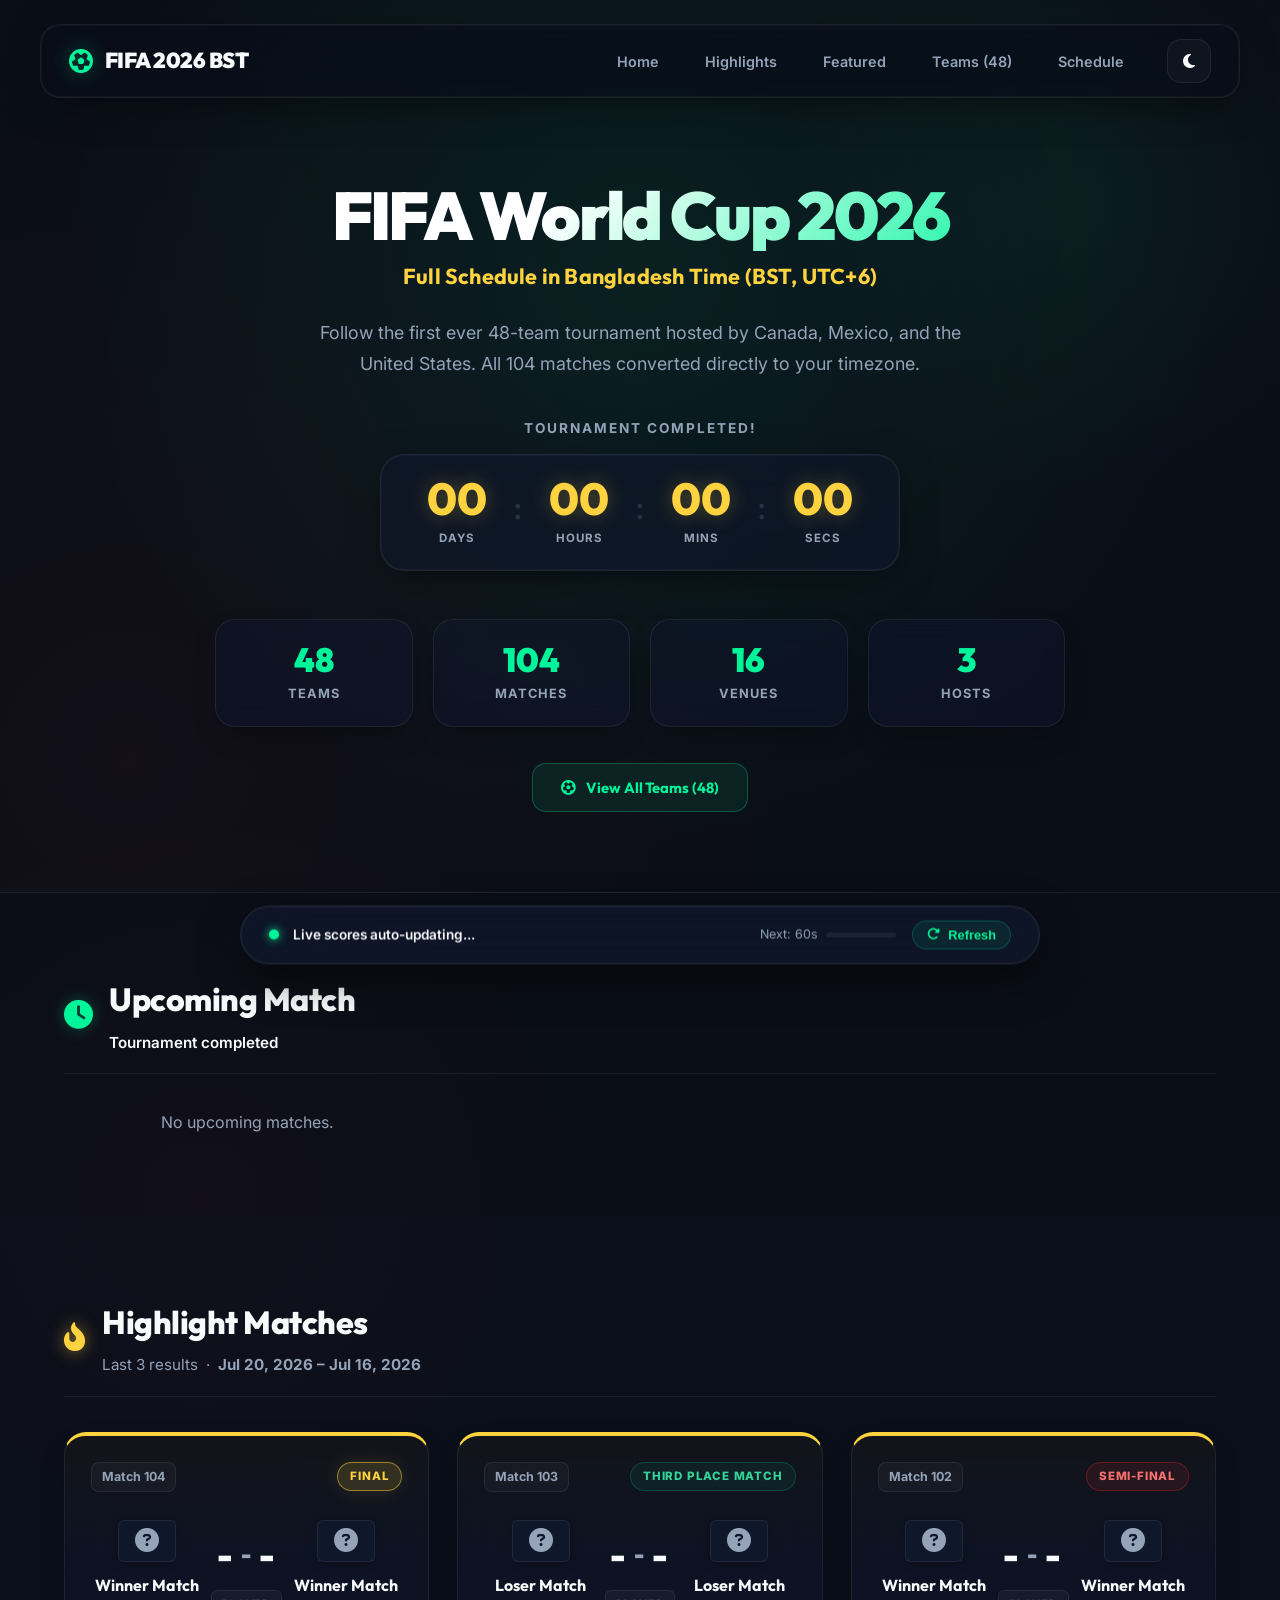
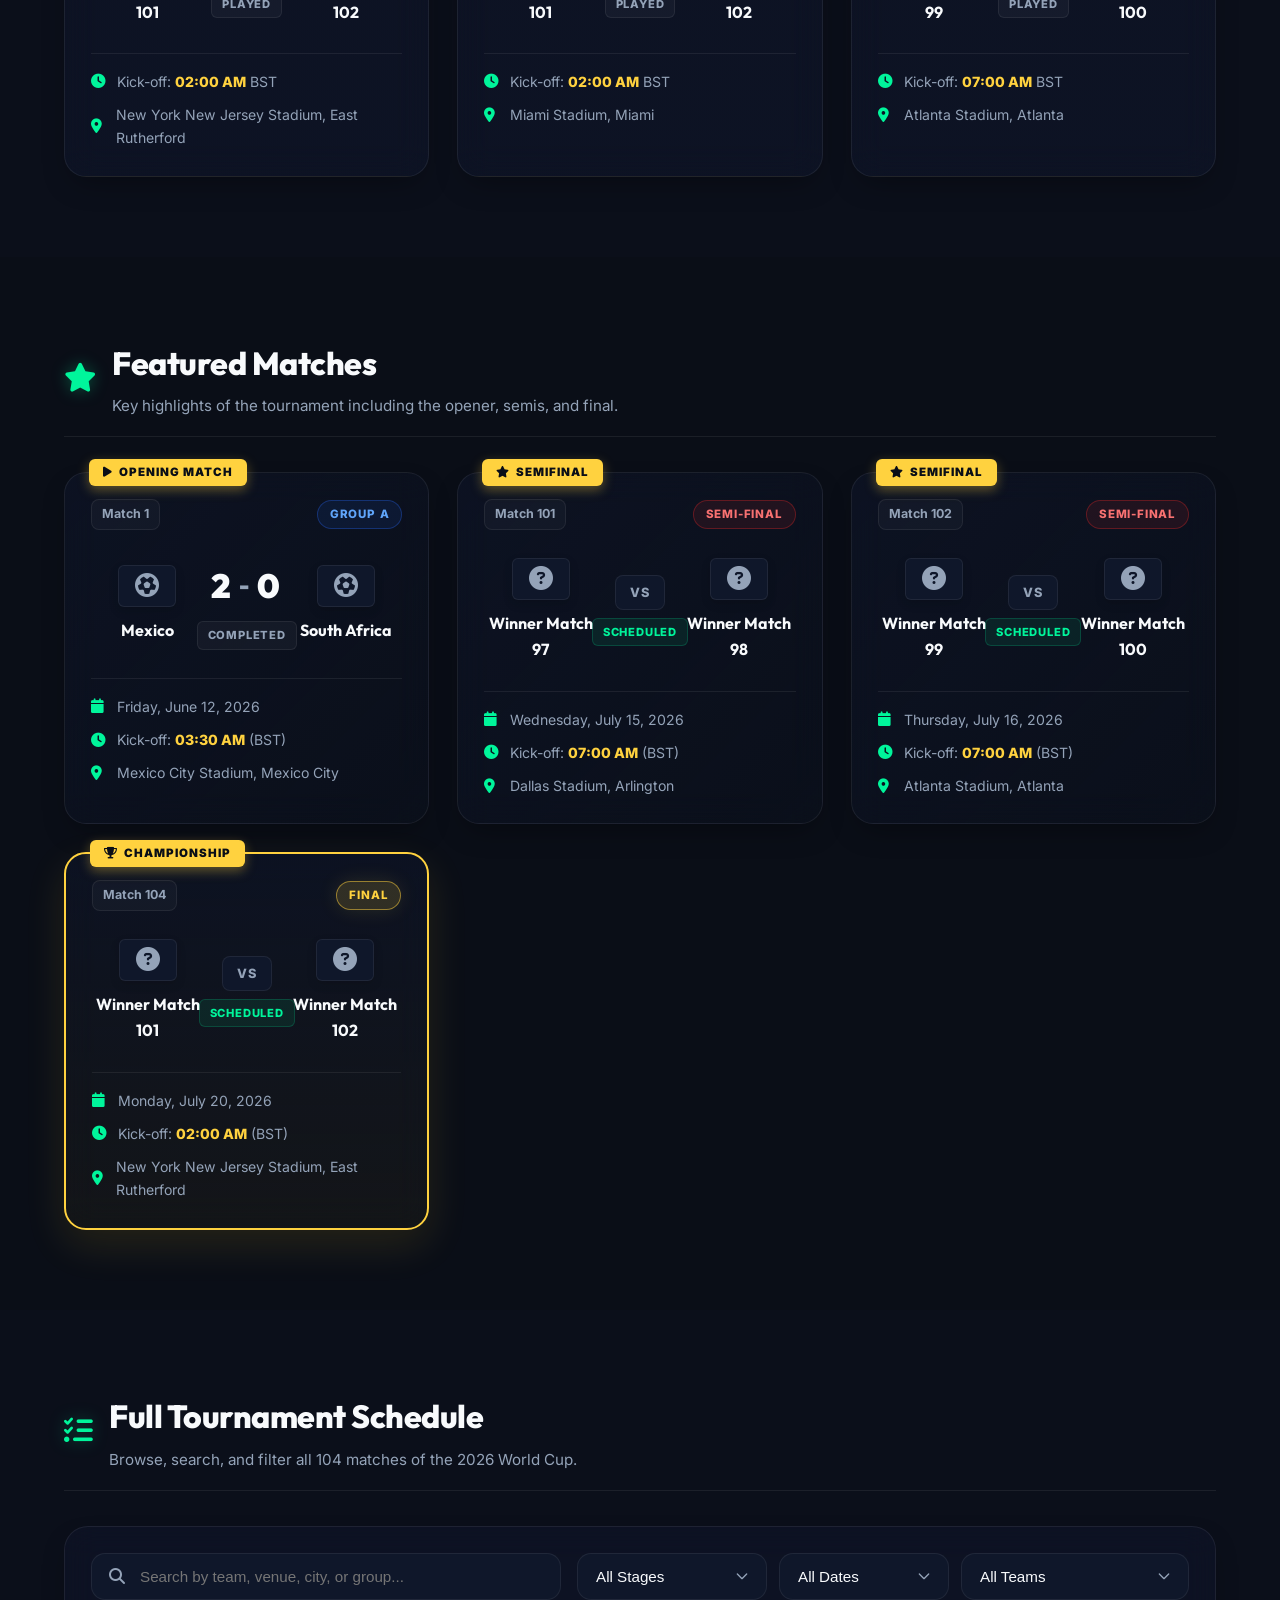
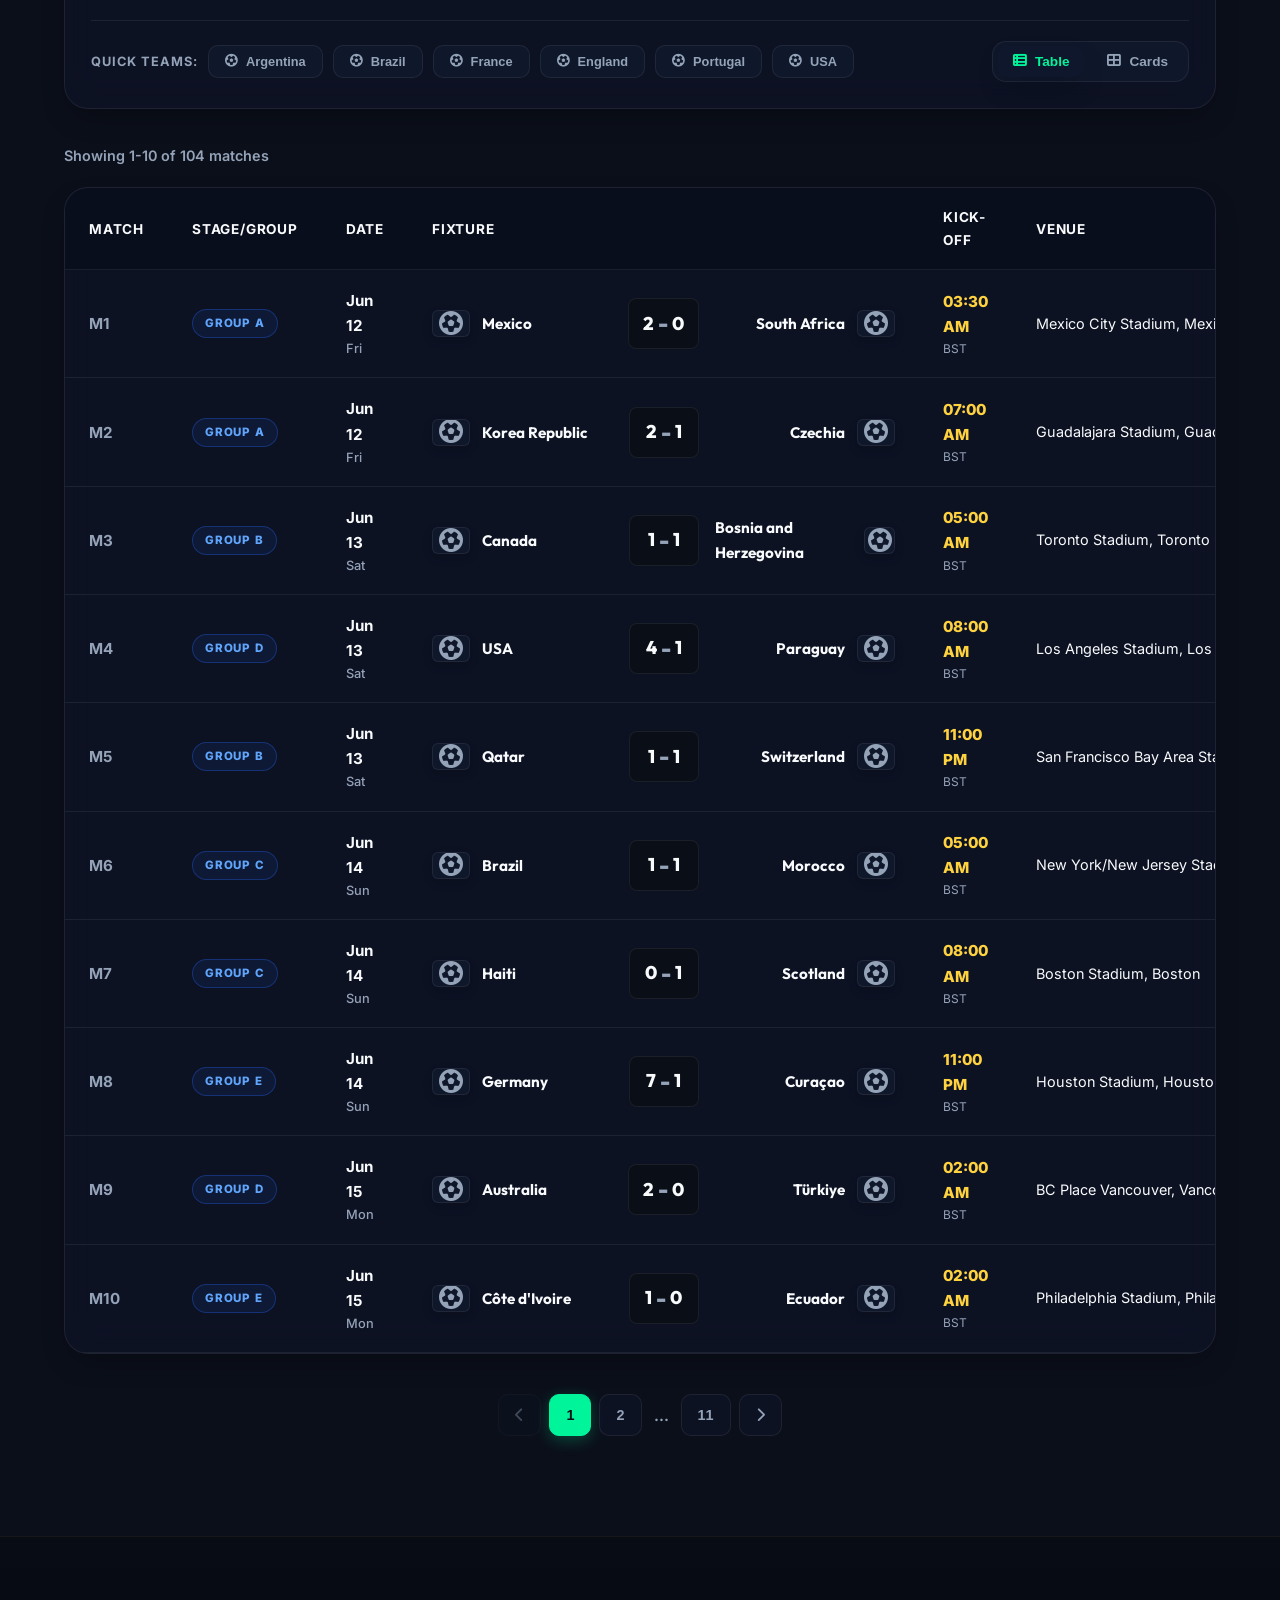
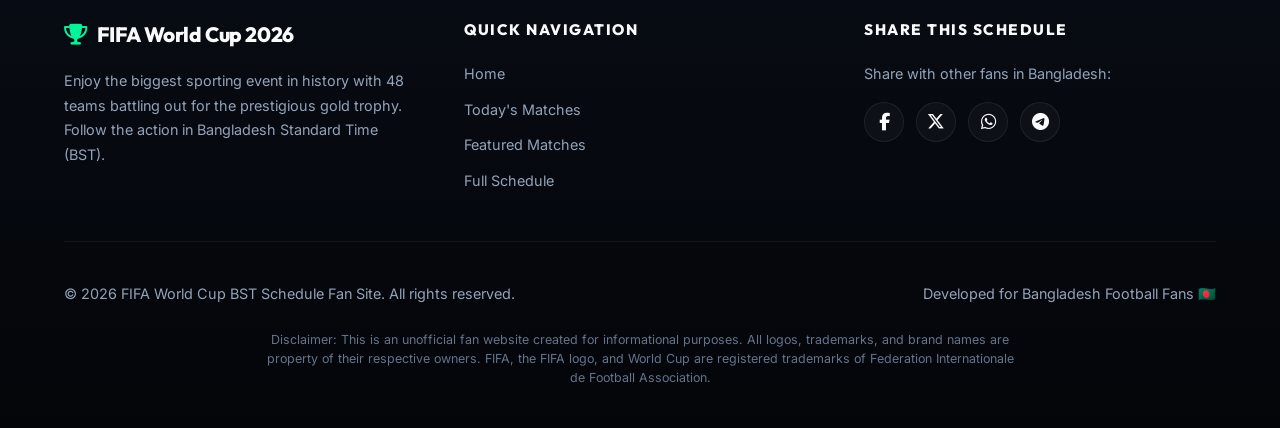
==== commit ae7fae61: "desig css update" ====
--- a/index.html
+++ b/index.html
@@ -61,7 +61,7 @@
   <section class="hero-section">
     <div class="hero-content">
       <div class="badge-live" id="live-badge" style="display:none;">
-        <span class="pulse-dot" style="width: 8px; height: 8px; background-color: #fff; border-radius: 50%; display: inline-block;"></span>
+        <span class="pulse-dot"></span>
         Tournament Underway
       </div>
       <h1 class="hero-title">FIFA World Cup 2026</h1>
@@ -120,7 +120,7 @@
 
       <!-- Quick Teams CTA -->
       <div class="hero-cta-wrap">
-        <button class="btn-action" style="background: rgba(0, 245, 155, 0.08); border: 1px solid rgba(0, 245, 155, 0.25); color: var(--primary-color);" onclick="location.href='teams.html'">
+        <button class="btn-action btn-secondary-cta" onclick="location.href='teams.html'">
           <i class="fa-solid fa-futbol"></i> View All Teams (48)
         </button>
       </div>
@@ -145,7 +145,7 @@
   </section>
 
   <!-- Upcoming Matches Section -->
-  <section class="upcoming-section" id="upcoming" style="padding-top: 50px;">
+  <section class="upcoming-section" id="upcoming">
     <div class="container">
       <div class="section-header">
         <div class="section-title-wrap">
@@ -167,7 +167,7 @@
     <div class="container">
       <div class="section-header">
         <div class="section-title-wrap">
-          <i class="fa-solid fa-fire-flame-curved" style="color: var(--secondary-color); filter: drop-shadow(0 0 8px rgba(255,210,63,0.5));"></i>
+          <i class="fa-solid fa-fire-flame-curved highlight-icon"></i>
           <div>
             <h2 class="section-title">Highlight Matches</h2>
             <p class="section-desc" id="highlight-date-banner">Most recent matchday results</p>
@@ -309,7 +309,7 @@
         </div>
         <div class="footer-col-social">
           <h4>Share this Schedule</h4>
-          <p style="margin-bottom:15px;">Share with other fans in Bangladesh:</p>
+          <p class="footer-social-title">Share with other fans in Bangladesh:</p>
           <div class="social-icons">
             <a href="#" class="social-btn" aria-label="Facebook"><i class="fa-brands fa-facebook-f"></i></a>
             <a href="#" class="social-btn" aria-label="Twitter"><i class="fa-brands fa-x-twitter"></i></a>
@@ -724,7 +724,7 @@
         card.className = 'live-match-card';
         card.innerHTML = `
           <div class="live-match-inner">
-            <div class="live-team-block" onclick="quickFilterTeam('${m.team1}')" style="cursor:pointer">
+            <div class="live-team-block" onclick="quickFilterTeam('${m.team1}')">
               <div class="live-team-flag">${flag1}</div>
               <div class="live-team-name">${m.team1}</div>
             </div>
@@ -734,7 +734,7 @@
               <div class="live-elapsed-badge" id="live-badge-${m.id}">${elapsedMin}'</div>
             </div>
 
-            <div class="live-team-block" onclick="quickFilterTeam('${m.team2}')" style="cursor:pointer">
+            <div class="live-team-block" onclick="quickFilterTeam('${m.team2}')">
               <div class="live-team-flag">${flag2}</div>
               <div class="live-team-name">${m.team2}</div>
             </div>
@@ -1059,7 +1059,7 @@
               <span class="live-score-num">${m.score2 !== null ? m.score2 : 0}</span>
             </div>
           `;
-          statusPillHTML = `<span class="match-status-pill status-live"><span class="pulse-dot" style="width:6px;height:6px;background:var(--accent-color);border-radius:50%;display:inline-block;margin-right:4px;"></span>LIVE</span>`;
+          statusPillHTML = `<span class="match-status-pill status-live"><span class="pulse-dot"></span>LIVE</span>`;
         }
 
         card.innerHTML = `
--- a/style.css
+++ b/style.css
@@ -1,2973 +1,2762 @@
 /* ==========================================================================
-   FIFA WORLD CUP 2026 - COMBINED GLOBAL STYLESHEET
+   FIFA WORLD CUP 2026 - PREMIUM COMBINED STYLESHEET
    ========================================================================== */
 
-/* CSS Variable Definitions for Themes */
-    :root {
-      /* Dark Theme (Default) */
-      --bg-primary: #060913;
-      --bg-secondary: rgba(16, 22, 38, 0.55);
-      --bg-tertiary: #0b0f19;
-      --border-color: rgba(255, 255, 255, 0.06);
-      --border-hover: rgba(0, 245, 155, 0.3);
-      --text-primary: #f3f4f6;
-      --text-secondary: #9eaabf;
-      
-      --primary-color: #00f59b; /* Neon Emerald Mint */
-      --primary-hover: #12ffab;
-      --secondary-color: #ffd23f; /* Chrome Gold */
-      --accent-color: #ff2a5f; /* Neon Crimson */
-      
-      --card-bg: rgba(16, 22, 38, 0.55);
-      --header-bg: rgba(6, 9, 19, 0.75);
-      
-      --glass-shadow: 0 8px 32px 0 rgba(0, 0, 0, 0.4);
-      --card-shadow: 0 8px 24px 0 rgba(0, 0, 0, 0.25);
-      
-      /* Stage Badge Colors */
-      --badge-group: #2563eb;
-      --badge-r32: #7c3aed;
-      --badge-r16: #ea580c;
-      --badge-qf: #db2777;
-      --badge-sf: #dc2626;
-      --badge-third: #059669;
-      --badge-final: #ffd23f;
-    }
-
-    [data-theme="light"] {
-      /* Light Theme */
-      --bg-primary: #f5f7fa;
-      --bg-secondary: rgba(255, 255, 255, 0.75);
-      --bg-tertiary: #eef1f6;
-      --border-color: rgba(0, 0, 0, 0.08);
-      --border-hover: rgba(0, 168, 107, 0.4);
-      --text-primary: #0f172a;
-      --text-secondary: #5e6b7e;
-      
-      --primary-color: #00a86b; /* Classic Emerald */
-      --primary-hover: #00875a;
-      --secondary-color: #d97706; /* Amber Gold */
-      --accent-color: #e11d48; /* Crimson */
-      
-      --card-bg: rgba(255, 255, 255, 0.75);
-      --header-bg: rgba(245, 247, 250, 0.85);
-      
-      --glass-shadow: 0 8px 32px 0 rgba(31, 38, 135, 0.05);
-      --card-shadow: 0 8px 24px 0 rgba(0, 0, 0, 0.04);
-    }
-
-    /* Core Styles */
-    * {
-      box-sizing: border-box;
-      margin: 0;
-      padding: 0;
-      transition: background-color 0.3s ease, color 0.3s ease, border-color 0.3s ease;
-    }
-
-    html, body {
-      overflow-x: hidden;
-      width: 100%;
-    }
-
-    html {
-      scroll-behavior: smooth;
-    }
-
-    body {
-      font-family: 'Inter', sans-serif;
-      background-color: var(--bg-primary);
-      color: var(--text-primary);
-      line-height: 1.6;
-      position: relative;
-    }
-
-    /* Beautiful Ambient Mesh Blob Backgrounds in Dark Theme */
-    body::before {
-      content: '';
-      position: absolute;
-      width: 600px;
-      height: 600px;
-      background: radial-gradient(circle, rgba(0, 245, 155, 0.06) 0%, rgba(0, 0, 0, 0) 70%);
-      top: -100px;
-      right: -100px;
-      pointer-events: none;
-      z-index: -1;
-    }
-
-    body::after {
-      content: '';
-      position: absolute;
-      width: 800px;
-      height: 800px;
-      background: radial-gradient(circle, rgba(255, 42, 95, 0.04) 0%, rgba(0, 0, 0, 0) 70%);
-      top: 800px;
-      left: -200px;
-      pointer-events: none;
-      z-index: -1;
-    }
-
-    h1, h2, h3, h4, .font-title {
-      font-family: 'Outfit', sans-serif;
-      font-weight: 700;
-    }
-
-    a {
-      text-decoration: none;
-      color: inherit;
-    }
-
-    .container {
-      max-width: 1200px;
-      margin: 0 auto;
-      padding: 0 20px;
-      position: relative;
-      z-index: 2;
-    }
-
-    /* Custom Scrollbar */
-    ::-webkit-scrollbar {
-      width: 8px;
-      height: 8px;
-    }
-    ::-webkit-scrollbar-track {
-      background: var(--bg-primary);
-    }
-    ::-webkit-scrollbar-thumb {
-      background: var(--border-color);
-      border-radius: 4px;
-    }
-    ::-webkit-scrollbar-thumb:hover {
-      background: var(--primary-color);
-    }
-
-    /* Floating Navigation Header */
-    header {
-      position: fixed;
-      top: 20px;
-      left: 50%;
-      transform: translateX(-50%);
-      width: calc(100% - 40px);
-      max-width: 1200px;
-      z-index: 1000;
-      background-color: var(--header-bg);
-      backdrop-filter: blur(16px);
-      -webkit-backdrop-filter: blur(16px);
-      border: 1px solid var(--border-color);
-      border-radius: 16px;
-      box-shadow: var(--glass-shadow);
-      transition: all 0.3s cubic-bezier(0.16, 1, 0.3, 1);
-    }
-
-    .nav-container {
-      display: flex;
-      justify-content: space-between;
-      align-items: center;
-      height: 70px;
-      padding: 0 24px;
-    }
-
-    .logo {
-      display: flex;
-      align-items: center;
-      gap: 12px;
-      font-size: 1.4rem;
-      font-weight: 900;
-      color: var(--text-primary);
-      letter-spacing: -0.5px;
-      text-transform: uppercase;
-    }
-
-    .logo i {
-      color: var(--primary-color);
-      font-size: 1.6rem;
-      filter: drop-shadow(0 0 8px rgba(0, 245, 155, 0.5));
-      animation: spinBall 15s linear infinite;
-    }
-
-    @keyframes spinBall {
-      from { transform: rotate(0deg); }
-      to { transform: rotate(360deg); }
-    }
-
-    nav {
-      display: flex;
-      align-items: center;
-      gap: 24px;
-    }
-
-    .nav-links {
-      display: flex;
-      list-style: none;
-      gap: 12px;
-    }
-
-    .nav-links a {
-      font-size: 0.9rem;
-      font-weight: 600;
-      color: var(--text-secondary);
-      padding: 8px 16px;
-      border-radius: 10px;
-      transition: all 0.25s cubic-bezier(0.16, 1, 0.3, 1);
-      border: 1px solid transparent;
-    }
-
-    .nav-links a:hover {
-      color: var(--text-primary);
-      background-color: rgba(0, 245, 155, 0.05);
-      border-color: rgba(0, 245, 155, 0.15);
-    }
-
-    .nav-links a.active {
-      color: var(--bg-primary);
-      background-color: var(--primary-color);
-      box-shadow: 0 0 15px rgba(0, 245, 155, 0.3);
-    }
-
-    /* Theme Toggle Switch */
-    .theme-toggle-btn {
-      background: rgba(255, 255, 255, 0.03);
-      border: 1px solid var(--border-color);
-      color: var(--text-primary);
-      cursor: pointer;
-      font-size: 1rem;
-      padding: 10px;
-      width: 42px;
-      height: 42px;
-      border-radius: 12px;
-      display: flex;
-      align-items: center;
-      justify-content: center;
-      transition: all 0.2s ease;
-    }
-
-    .theme-toggle-btn:hover {
-      border-color: var(--primary-color);
-      color: var(--primary-color);
-      background-color: rgba(0, 245, 155, 0.05);
-      box-shadow: 0 0 10px rgba(0, 245, 155, 0.1);
-    }
-
-    /* Mobile Menu Toggle Button */
-    .menu-toggle {
-      display: none;
-      background: none;
-      border: none;
-      color: var(--text-primary);
-      font-size: 1.5rem;
-      cursor: pointer;
-    }
-
-    /* Hero Section */
-    .hero-section {
-      position: relative;
-      background: radial-gradient(circle at 50% 30%, rgba(0, 245, 155, 0.1) 0%, transparent 70%),
-                  radial-gradient(circle at 10% 80%, rgba(255, 42, 95, 0.04) 0%, transparent 60%);
-      padding: 170px 20px 80px 20px;
-      text-align: center;
-      border-bottom: 1px solid var(--border-color);
-    }
-
-    .hero-content {
-      max-width: 800px;
-      margin: 0 auto;
-    }
-
-    .badge-live {
-      display: inline-flex;
-      align-items: center;
-      gap: 8px;
-      background-color: var(--accent-color);
-      color: #fff;
-      padding: 8px 16px;
-      border-radius: 50px;
-      font-size: 0.85rem;
-      font-weight: 800;
-      text-transform: uppercase;
-      letter-spacing: 1.5px;
-      margin-bottom: 24px;
-      box-shadow: 0 0 20px rgba(255, 42, 95, 0.4);
-      animation: pulseLive 2s infinite;
-    }
-
-    @keyframes pulseLive {
-      0% { transform: scale(1); box-shadow: 0 0 0 0 rgba(255, 42, 95, 0.7); }
-      70% { transform: scale(1.04); box-shadow: 0 0 0 12px rgba(255, 42, 95, 0); }
-      100% { transform: scale(1); box-shadow: 0 0 0 0 rgba(255, 42, 95, 0); }
-    }
-
-    .hero-title {
-      font-size: 4rem;
-      line-height: 1.1;
-      margin-bottom: 15px;
-      letter-spacing: -1.5px;
-      background: linear-gradient(135deg, #ffffff 40%, var(--primary-color) 100%);
-      -webkit-background-clip: text;
-      -webkit-text-fill-color: transparent;
-      font-weight: 900;
-    }
-
-    [data-theme="light"] .hero-title {
-      background: linear-gradient(135deg, #090d16 40%, var(--primary-color) 100%);
-      -webkit-background-clip: text;
-      -webkit-text-fill-color: transparent;
-    }
-
-    .hero-subtitle {
-      font-size: 1.15rem;
-      color: var(--text-secondary);
-      max-width: 650px;
-      margin: 0 auto 35px auto;
-      line-height: 1.6;
-    }
-
-    .hero-subtitle-bst {
-      color: var(--secondary-color);
-      font-weight: 700;
-      margin-top: -15px;
-      margin-bottom: 24px;
-      font-size: 1.4rem;
-      letter-spacing: 0.5px;
-      text-align: center;
-    }
-
-    .hero-cta-wrap {
-      margin-top: 35px;
-    }
-
-    /* Countdown Timer Card */
-    .countdown-card {
-      display: inline-block;
-      margin-bottom: 48px;
-      animation: slideUp 0.8s cubic-bezier(0.16, 1, 0.3, 1);
-    }
-
-    .countdown-title {
-      font-size: 0.85rem;
-      text-transform: uppercase;
-      letter-spacing: 2px;
-      color: var(--text-secondary);
-      margin-bottom: 12px;
-      font-weight: 700;
-    }
-
-    .countdown-container {
-      display: flex;
-      gap: 16px;
-      padding: 20px 32px;
-      background: var(--card-bg);
-      border: 1px solid var(--border-color);
-      border-radius: 24px;
-      backdrop-filter: blur(20px);
-      -webkit-backdrop-filter: blur(20px);
-      box-shadow: var(--glass-shadow);
-    }
-
-    .countdown-item {
-      display: flex;
-      flex-direction: column;
-      align-items: center;
-      min-width: 75px;
-    }
-
-    .countdown-value {
-      font-family: 'Outfit', sans-serif;
-      font-size: 2.8rem;
-      font-weight: 800;
-      color: var(--secondary-color);
-      line-height: 1;
-      text-shadow: 0 0 15px rgba(255, 210, 63, 0.25);
-    }
-
-    .countdown-label {
-      font-size: 0.75rem;
-      text-transform: uppercase;
-      letter-spacing: 1px;
-      color: var(--text-secondary);
-      margin-top: 8px;
-      font-weight: 700;
-    }
-
-    .countdown-sep {
-      font-size: 2.2rem;
-      color: rgba(255,255,255,0.15);
-      align-self: center;
-      margin-top: -10px;
-      font-family: 'Outfit', sans-serif;
-    }
-
-    [data-theme="light"] .countdown-sep {
-      color: rgba(0,0,0,0.1);
-    }
-
-    /* Stats Grid */
-    .hero-stats {
-      display: grid;
-      grid-template-columns: repeat(4, 1fr);
-      gap: 20px;
-      max-width: 800px;
-      margin: 0 auto;
-    }
-
-    .stat-card {
-      background-color: var(--bg-secondary);
-      border: 1px solid var(--border-color);
-      border-radius: 20px;
-      padding: 20px 15px;
-      box-shadow: var(--card-shadow);
-      backdrop-filter: blur(12px);
-      transition: all 0.3s cubic-bezier(0.16, 1, 0.3, 1);
-    }
-
-    .stat-card:hover {
-      transform: translateY(-4px);
-      border-color: var(--primary-color);
-      box-shadow: 0 12px 24px -8px rgba(0, 245, 155, 0.2), var(--card-shadow);
-    }
-
-    .stat-num {
-      font-size: 2rem;
-      font-weight: 900;
-      color: var(--primary-color);
-      font-family: 'Outfit', sans-serif;
-      line-height: 1.1;
-      margin-bottom: 4px;
-    }
-
-    .stat-lbl {
-      font-size: 0.8rem;
-      color: var(--text-secondary);
-      text-transform: uppercase;
-      letter-spacing: 1px;
-      font-weight: 700;
-    }
-
-    /* Section Global Headers */
-    .section-header {
-      display: flex;
-      justify-content: space-between;
-      align-items: flex-end;
-      margin-bottom: 35px;
-      border-bottom: 1.5px solid var(--border-color);
-      padding-bottom: 16px;
-    }
-
-    .section-title-wrap {
-      display: flex;
-      align-items: center;
-      gap: 16px;
-    }
-
-    .section-title-wrap i {
-      font-size: 2rem;
-      color: var(--primary-color);
-      filter: drop-shadow(0 0 8px rgba(0, 245, 155, 0.4));
-    }
-
-    .section-title {
-      font-size: 2rem;
-      letter-spacing: -0.5px;
-      font-weight: 800;
-    }
-
-    .section-desc {
-      color: var(--text-secondary);
-      font-size: 0.95rem;
-      margin-top: 4px;
-    }
-
-    /* Sections background tweaks */
-    .upcoming-section {
-      padding: 80px 0;
-    }
-
-    .today-section {
-      padding: 80px 0;
-      background-color: rgba(11, 15, 25, 0.3);
-    }
-
-    [data-theme="light"] .today-section {
-      background-color: rgba(255, 255, 255, 0.2);
-    }
-
-    .featured-section {
-      padding: 80px 0;
-    }
-
-    .schedule-section {
-      padding: 80px 0;
-      background-color: rgba(11, 15, 25, 0.3);
-    }
-
-    [data-theme="light"] .schedule-section {
-      background-color: rgba(255, 255, 255, 0.2);
-    }
-
-    .today-grid {
-      display: grid;
-      grid-template-columns: repeat(auto-fill, minmax(360px, 1fr));
-      gap: 24px;
-    }
-
-    /* Highlight Match Card Styles */
-    .highlight-match-card {
-      border-top: 3px solid var(--secondary-color) !important;
-      background: linear-gradient(180deg, rgba(255, 210, 63, 0.04) 0%, var(--bg-secondary) 40%) !important;
-    }
-
-    .highlight-score {
-      font-size: 1.6rem !important;
-    }
-
-    .winner-score {
-      color: var(--secondary-color) !important;
-      text-shadow: 0 0 12px rgba(255, 210, 63, 0.5);
-      font-size: 1.8rem;
-    }
-
-    .highlight-winner {
-      color: var(--secondary-color) !important;
-      font-weight: 800 !important;
-    }
-
-    .match-status-pill.status-ft {
-      background: rgba(255, 210, 63, 0.15);
-      border: 1px solid rgba(255, 210, 63, 0.4);
-      color: var(--secondary-color);
-      font-weight: 800;
-      letter-spacing: 1px;
-    }
-
-
-    /* Featured Matches Grid */
-    .featured-grid {
-      display: grid;
-      grid-template-columns: repeat(3, 1fr);
-      gap: 24px;
-    }
-
-    .card-featured-final {
-      grid-column: span 1;
-      border: 2px solid var(--secondary-color) !important;
-      background: linear-gradient(180deg, var(--bg-secondary) 0%, rgba(255, 210, 63, 0.05) 100%) !important;
-      box-shadow: 0 10px 30px rgba(255, 210, 63, 0.15) !important;
-    }
-
-    .featured-banner-tag {
-      position: absolute;
-      top: -14px;
-      left: 24px;
-      background: var(--secondary-color);
-      color: #060913;
-      font-size: 0.7rem;
-      font-weight: 900;
-      text-transform: uppercase;
-      padding: 4px 14px;
-      border-radius: 6px;
-      letter-spacing: 1px;
-      box-shadow: 0 4px 10px rgba(255, 210, 63, 0.3);
-      display: flex;
-      align-items: center;
-      gap: 6px;
-    }
-
-    /* ====================================================
-       LIVE UPDATE SYSTEM STYLES (Floating Pill Layout)
-    ==================================================== */
-    .live-update-bar {
-      position: fixed;
-      bottom: 24px;
-      left: 50%;
-      transform: translateX(-50%) translateY(150%);
-      width: calc(100% - 40px);
-      max-width: 800px;
-      z-index: 1001;
-      background: rgba(11, 15, 25, 0.85);
-      backdrop-filter: blur(20px);
-      -webkit-backdrop-filter: blur(20px);
-      border: 1px solid var(--border-color);
-      border-radius: 40px;
-      padding: 14px 28px;
-      display: flex;
-      align-items: center;
-      justify-content: space-between;
-      gap: 20px;
-      font-size: 0.85rem;
-      box-shadow: 0 12px 40px rgba(0, 0, 0, 0.5), 0 0 20px rgba(0, 245, 155, 0.05);
-      transition: transform 0.5s cubic-bezier(0.16, 1, 0.3, 1);
-    }
-
-    [data-theme="light"] .live-update-bar {
-      background: rgba(255, 255, 255, 0.9);
-      box-shadow: 0 12px 40px rgba(0, 0, 0, 0.08), 0 0 20px rgba(0, 168, 107, 0.03);
-    }
-
-    .live-update-bar.visible {
-      transform: translateX(-50%) translateY(0);
-    }
-
-    .live-update-left {
-      display: flex;
-      align-items: center;
-      gap: 14px;
-    }
-
-    .live-dot-indicator {
-      width: 10px;
-      height: 10px;
-      background: var(--primary-color);
-      border-radius: 50%;
-      animation: liveDotPulse 2s ease-in-out infinite;
-      flex-shrink: 0;
-      box-shadow: 0 0 10px var(--primary-color);
-    }
-
-    .live-dot-indicator.fetching {
-      background: var(--secondary-color);
-      animation: fetchingSpin 1s linear infinite;
-      box-shadow: 0 0 10px var(--secondary-color);
-    }
-
-    .live-dot-indicator.error {
-      background: var(--accent-color);
-      animation: none;
-      box-shadow: 0 0 10px var(--accent-color);
-    }
-
-    @keyframes liveDotPulse {
-      0%, 100% { opacity: 1; transform: scale(1); box-shadow: 0 0 0 0 rgba(0,245,155,0.7); }
-      50% { opacity: 0.8; transform: scale(1.2); box-shadow: 0 0 0 8px rgba(0,245,155,0); }
-    }
-
-    @keyframes fetchingSpin {
-      0% { transform: rotate(0deg) scale(1.1); opacity: 0.9; }
-      50% { transform: rotate(180deg) scale(0.9); opacity: 0.6; }
-      100% { transform: rotate(360deg) scale(1.1); opacity: 0.9; }
-    }
-
-    .live-update-text {
-      color: var(--text-primary);
-      font-weight: 600;
-    }
-
-    .live-update-time {
-      color: var(--text-secondary);
-      font-size: 0.78rem;
-    }
-
-    .live-update-right {
-      display: flex;
-      align-items: center;
-      gap: 16px;
-      flex-shrink: 0;
-    }
-
-    .live-next-update {
-      color: var(--text-secondary);
-      font-size: 0.78rem;
-      display: flex;
-      align-items: center;
-      gap: 8px;
-    }
-
-    .live-next-update-bar {
-      width: 70px;
-      height: 5px;
-      background: rgba(255,255,255,0.06);
-      border-radius: 10px;
-      overflow: hidden;
-    }
-
-    [data-theme="light"] .live-next-update-bar {
-      background: rgba(0,0,0,0.06);
-    }
-
-    .live-next-update-fill {
-      height: 100%;
-      background: var(--primary-color);
-      border-radius: 10px;
-      width: 100%;
-      transition: width linear;
-    }
-
-    .btn-refresh-now {
-      background: rgba(0, 245, 155, 0.08);
-      border: 1px solid rgba(0, 245, 155, 0.2);
-      color: var(--primary-color);
-      font-size: 0.8rem;
-      font-weight: 700;
-      padding: 6px 14px;
-      border-radius: 20px;
-      cursor: pointer;
-      transition: all 0.2s ease;
-      display: flex;
-      align-items: center;
-      gap: 8px;
-      white-space: nowrap;
-    }
-
-    .btn-refresh-now:hover {
-      background: var(--primary-color);
-      color: var(--bg-primary);
-      border-color: var(--primary-color);
-      box-shadow: 0 0 15px rgba(0, 245, 155, 0.3);
-    }
-
-    @keyframes scoreFlash {
-      0% { background: rgba(0, 245, 155, 0.3); transform: scale(1.1); }
-      50% { background: rgba(0, 245, 155, 0.1); transform: scale(1.03); }
-      100% { background: transparent; transform: scale(1); }
-    }
-
-    @keyframes liveScoreGlow {
-      0%, 100% { color: var(--accent-color); text-shadow: 0 0 8px rgba(255, 42, 95, 0.5); }
-      50% { color: #ff5e87; text-shadow: 0 0 18px rgba(255, 42, 95, 0.85); }
-    }
-
-    .score-updated {
-      animation: scoreFlash 1.5s cubic-bezier(0.16, 1, 0.3, 1) forwards;
-      border-radius: 10px;
-    }
-
-    /* Live match row highlight in table */
-    tr.match-row-live {
-      background: linear-gradient(90deg, rgba(255, 42, 95, 0.04) 0%, transparent 100%) !important;
-    }
-
-    tr.match-row-live td:first-child {
-      border-left: 3px solid var(--accent-color);
-    }
-
-    /* Live score text */
-    .live-score-num {
-      animation: liveScoreGlow 1.5s ease-in-out infinite;
-      font-weight: 900;
-    }
-
-    /* Live match card border pulse */
-    .match-card.match-is-live {
-      border-color: var(--accent-color) !important;
-      box-shadow: 0 0 0 3px rgba(255, 42, 95, 0.1), var(--card-shadow);
-      animation: liveCardPulse 2s ease-in-out infinite;
-    }
-
-    @keyframes liveCardPulse {
-      0%, 100% { box-shadow: 0 0 0 3px rgba(255, 42, 95, 0.1), var(--card-shadow); }
-      50% { box-shadow: 0 0 0 6px rgba(255, 42, 95, 0.05), var(--card-shadow); }
-    }
-
-    /* ====================================================
-       LIVE NOW SECTION STYLES
-    ==================================================== */
-    .live-now-section {
-      padding: 60px 0 20px 0;
-      display: none; /* hidden by default, shown via JS when a match is live */
-    }
-
-    .live-now-section.is-active {
-      display: block;
-    }
-
-    .live-section-header {
-      display: flex;
-      align-items: center;
-      gap: 18px;
-      margin-bottom: 32px;
-    }
-
-    .live-now-badge {
-      display: inline-flex;
-      align-items: center;
-      gap: 8px;
-      background: linear-gradient(135deg, #ff2a5f, #ff0040);
-      color: #fff;
-      padding: 8px 18px;
-      border-radius: 50px;
-      font-size: 0.85rem;
-      font-weight: 900;
-      text-transform: uppercase;
-      letter-spacing: 2px;
-      box-shadow: 0 0 24px rgba(255, 42, 95, 0.5);
-      animation: liveNowPulse 1.8s ease-in-out infinite;
-    }
-
-    .live-now-badge .live-dot {
-      width: 8px;
-      height: 8px;
-      border-radius: 50%;
-      background: #fff;
-      animation: liveDotBlink 1s step-start infinite;
-    }
-
-    @keyframes liveDotBlink {
-      0%, 100% { opacity: 1; }
-      50% { opacity: 0; }
-    }
-
-    @keyframes liveNowPulse {
-      0%, 100% { box-shadow: 0 0 0 0 rgba(255, 42, 95, 0.7), 0 0 24px rgba(255, 42, 95, 0.5); }
-      70% { box-shadow: 0 0 0 14px rgba(255, 42, 95, 0), 0 0 24px rgba(255, 42, 95, 0.5); }
-    }
-
-    .live-now-title {
-      font-family: 'Outfit', sans-serif;
-      font-size: 2rem;
-      font-weight: 800;
-    }
-
-    .live-now-elapsed {
-      color: var(--accent-color);
-      font-size: 0.85rem;
-      font-weight: 700;
-      letter-spacing: 0.5px;
-    }
-
-    /* Live Match Card */
-    .live-match-card {
-      background: linear-gradient(135deg, rgba(255, 42, 95, 0.05) 0%, var(--bg-secondary) 60%);
-      border: 2px solid rgba(255, 42, 95, 0.4);
-      border-radius: 24px;
-      padding: 28px 32px;
-      box-shadow: 0 0 40px rgba(255, 42, 95, 0.12), var(--card-shadow);
-      animation: liveCardGlow 2.5s ease-in-out infinite;
-      position: relative;
-      overflow: hidden;
-    }
-
-    .live-match-card::before {
-      content: '';
-      position: absolute;
-      top: 0;
-      left: 0;
-      right: 0;
-      height: 2px;
-      background: linear-gradient(90deg, transparent, rgba(255, 42, 95, 0.8), transparent);
-      animation: scanLine 2s linear infinite;
-    }
-
-    @keyframes scanLine {
-      0% { transform: translateX(-100%); }
-      100% { transform: translateX(100%); }
-    }
-
-    @keyframes liveCardGlow {
-      0%, 100% { box-shadow: 0 0 40px rgba(255, 42, 95, 0.12), var(--card-shadow); }
-      50% { box-shadow: 0 0 60px rgba(255, 42, 95, 0.22), var(--card-shadow); }
-    }
-
-    .live-match-inner {
-      display: flex;
-      align-items: center;
-      justify-content: space-between;
-      gap: 20px;
-      flex-wrap: wrap;
-    }
-
-    .live-team-block {
-      display: flex;
-      flex-direction: column;
-      align-items: center;
-      gap: 12px;
-      flex: 1;
-      min-width: 120px;
-    }
-
-    .live-team-flag {
-      width: 72px;
-      height: 52px;
-      border-radius: 10px;
-      overflow: hidden;
-      border: 2px solid var(--border-color);
-      display: flex;
-      align-items: center;
-      justify-content: center;
-      font-size: 2.5rem;
-      box-shadow: 0 4px 12px rgba(0,0,0,0.2);
-    }
-
-    .live-team-flag img {
-      width: 100%;
-      height: 100%;
-      object-fit: cover;
-    }
-
-    .live-team-name {
-      font-family: 'Outfit', sans-serif;
-      font-size: 1.15rem;
-      font-weight: 800;
-      text-align: center;
-    }
-
-    .live-score-block {
-      display: flex;
-      flex-direction: column;
-      align-items: center;
-      gap: 6px;
-      flex-shrink: 0;
-      min-width: 120px;
-    }
-
-    .live-score-display {
-      display: flex;
-      align-items: center;
-      gap: 12px;
-      font-family: 'Outfit', sans-serif;
-      font-size: 3rem;
-      font-weight: 900;
-      color: var(--accent-color);
-      text-shadow: 0 0 20px rgba(255, 42, 95, 0.5);
-      animation: liveScoreGlow 1.5s ease-in-out infinite;
-    }
-
-    .live-score-sep {
-      color: var(--text-secondary);
-      font-size: 2rem;
-    }
-
-    .live-elapsed-badge {
-      background: rgba(255, 42, 95, 0.12);
-      border: 1px solid rgba(255, 42, 95, 0.25);
-      color: var(--accent-color);
-      padding: 4px 12px;
-      border-radius: 20px;
-      font-size: 0.82rem;
-      font-weight: 800;
-      letter-spacing: 0.5px;
-      font-family: 'Outfit', sans-serif;
-    }
-
-    .live-match-meta {
-      display: flex;
-      gap: 16px;
-      margin-top: 20px;
-      flex-wrap: wrap;
-      color: var(--text-secondary);
-      font-size: 0.85rem;
-      border-top: 1px solid var(--border-color);
-      padding-top: 16px;
-    }
-
-    .live-match-meta .detail-item {
-      display: flex;
-      align-items: center;
-      gap: 6px;
-    }
-
-    .live-match-meta i {
-      color: var(--accent-color);
-    }
-
-    /* Notification toast for score changes */
-    .score-toast-container {
-      position: fixed;
-      top: 100px;
-      right: 20px;
-      z-index: 2000;
-      display: flex;
-      flex-direction: column;
-      gap: 12px;
-      pointer-events: none;
-    }
-
-    .score-toast {
-      background: rgba(16, 22, 38, 0.85);
-      backdrop-filter: blur(12px);
-      -webkit-backdrop-filter: blur(12px);
-      border: 1px solid var(--border-color);
-      border-left: 4px solid var(--primary-color);
-      border-radius: 14px;
-      padding: 16px 20px;
-      box-shadow: 0 10px 30px rgba(0,0,0,0.3);
-      display: flex;
-      align-items: center;
-      gap: 16px;
-      min-width: 300px;
-      max-width: 360px;
-      animation: toastSlideIn 0.4s cubic-bezier(0.16, 1, 0.3, 1) forwards;
-      pointer-events: all;
-    }
-
-    .score-toast.goal-toast {
-      border-left-color: var(--accent-color);
-      box-shadow: 0 10px 30px rgba(255, 42, 95, 0.15);
-    }
-
-    @keyframes toastSlideIn {
-      from { transform: translateX(120%); opacity: 0; }
-      to { transform: translateX(0); opacity: 1; }
-    }
-
-    @keyframes toastSlideOut {
-      from { transform: translateX(0); opacity: 1; }
-      to { transform: translateX(120%); opacity: 0; }
-    }
-
-    .toast-icon {
-      font-size: 1.6rem;
-      flex-shrink: 0;
-    }
-
-    .toast-content {
-      flex: 1;
-    }
-
-    .toast-title {
-      font-weight: 800;
-      font-size: 0.9rem;
-      color: var(--text-primary);
-      margin-bottom: 2px;
-      font-family: 'Outfit', sans-serif;
-    }
-
-    .toast-body {
-      font-size: 0.82rem;
-      color: var(--text-secondary);
-      font-weight: 500;
-    }
-
-    /* General Match Card Design */
-    .match-card {
-      background-color: var(--bg-secondary);
-      border: 1px solid var(--border-color);
-      border-radius: 20px;
-      padding: 24px;
-      box-shadow: var(--card-shadow);
-      backdrop-filter: blur(16px);
-      -webkit-backdrop-filter: blur(16px);
-      position: relative;
-      display: flex;
-      flex-direction: column;
-      gap: 16px;
-      transition: all 0.4s cubic-bezier(0.16, 1, 0.3, 1);
-    }
-
-    .match-card:hover {
-      transform: translateY(-6px);
-      border-color: var(--primary-color);
-      box-shadow: 0 16px 36px -12px rgba(0, 245, 155, 0.2), var(--card-shadow);
-    }
-
-    .match-meta {
-      display: flex;
-      justify-content: space-between;
-      align-items: center;
-    }
-
-    .match-num {
-      font-size: 0.8rem;
-      font-weight: 700;
-      color: var(--text-secondary);
-      background-color: rgba(255,255,255,0.03);
-      padding: 4px 10px;
-      border-radius: 8px;
-      border: 1px solid var(--border-color);
-    }
-
-    [data-theme="light"] .match-num {
-      background-color: rgba(0,0,0,0.03);
-    }
-
-    .match-stage-badge {
-      font-size: 0.72rem;
-      font-weight: 800;
-      color: #fff;
-      padding: 4px 12px;
-      border-radius: 50px;
-      text-transform: uppercase;
-      letter-spacing: 0.8px;
-    }
-
-    .stage-group { background-color: var(--badge-group); }
-    .stage-r32 { background-color: var(--badge-r32); }
-    .stage-r16 { background-color: var(--badge-r16); }
-    .stage-qf { background-color: var(--badge-qf); }
-    .stage-sf { background-color: var(--badge-sf); }
-    .stage-third { background-color: var(--badge-third); }
-    .stage-final { background-color: var(--badge-final); color: #000; box-shadow: 0 0 10px rgba(255, 210, 63, 0.4); }
-
-    .match-fixture {
-      display: flex;
-      align-items: center;
-      justify-content: space-between;
-      margin: 10px 0;
-      gap: 12px;
-    }
-
-    .match-team {
-      display: flex;
-      flex-direction: column;
-      align-items: center;
-      width: 40%;
-      text-align: center;
-      cursor: pointer;
-    }
-
-    .match-team:hover .team-name {
-      color: var(--primary-color);
-    }
-
-    .flag-wrap {
-      width: 56px;
-      height: 40px;
-      display: flex;
-      align-items: center;
-      justify-content: center;
-      background: var(--bg-tertiary);
-      border: 1px solid var(--border-color);
-      border-radius: 10px;
-      overflow: hidden;
-      margin-bottom: 10px;
-      box-shadow: 0 4px 10px rgba(0,0,0,0.2);
-      transition: transform 0.3s cubic-bezier(0.16, 1, 0.3, 1), border-color 0.3s;
-    }
-
-    .match-team:hover .flag-wrap {
-      transform: scale(1.1);
-      border-color: var(--primary-color);
-    }
-
-    .team-flag {
-      max-width: 100%;
-      max-height: 100%;
-      object-fit: cover;
-    }
-
-    .flag-placeholder {
-      font-size: 1.6rem;
-      color: var(--text-secondary);
-    }
-
-    .team-name {
-      font-size: 1rem;
-      font-weight: 700;
-      word-break: break-word;
-      transition: color 0.2s ease;
-      font-family: 'Outfit', sans-serif;
-    }
-
-    .match-score-center {
-      display: flex;
-      flex-direction: column;
-      align-items: center;
-      justify-content: center;
-      width: 20%;
-    }
-
-    .score-display {
-      font-family: 'Outfit', sans-serif;
-      font-size: 2rem;
-      font-weight: 900;
-      letter-spacing: 2px;
-      display: flex;
-      align-items: center;
-      gap: 6px;
-    }
-
-    .score-hyphen {
-      color: var(--text-secondary);
-      font-size: 1.4rem;
-    }
-
-    .score-tbd {
-      font-size: 0.85rem;
-      font-weight: 800;
-      color: var(--text-secondary);
-      background: var(--bg-tertiary);
-      padding: 6px 14px;
-      border-radius: 8px;
-      border: 1px solid var(--border-color);
-      letter-spacing: 1px;
-    }
-
-    .match-status-pill {
-      font-size: 0.72rem;
-      font-weight: 800;
-      text-transform: uppercase;
-      letter-spacing: 0.8px;
-      margin-top: 8px;
-      padding: 3px 10px;
-      border-radius: 6px;
-    }
-
-    .status-completed {
-      background-color: rgba(255, 255, 255, 0.04);
-      color: var(--text-secondary);
-      border: 1px solid var(--border-color);
-    }
-
-    [data-theme="light"] .status-completed {
-      background-color: rgba(0, 0, 0, 0.03);
-    }
-
-    .status-live {
-      background-color: rgba(255, 42, 95, 0.12);
-      color: var(--accent-color);
-      border: 1px solid rgba(255, 42, 95, 0.2);
-      animation: pulsePill 1.5s infinite;
-    }
-
-    @keyframes pulsePill {
-      0% { opacity: 0.7; }
-      50% { opacity: 1; }
-      100% { opacity: 0.7; }
-    }
-
-    .status-scheduled {
-      background-color: rgba(0, 245, 155, 0.08);
-      color: var(--primary-color);
-      border: 1px solid rgba(0, 245, 155, 0.15);
-    }
-
-    .match-details {
-      display: flex;
-      flex-direction: column;
-      gap: 8px;
-      border-top: 1px solid var(--border-color);
-      padding-top: 16px;
-      font-size: 0.85rem;
-      color: var(--text-secondary);
-    }
-
-    .detail-item {
-      display: flex;
-      align-items: center;
-      gap: 10px;
-    }
-
-    .detail-item i {
-      width: 16px;
-      color: var(--primary-color);
-      font-size: 0.9rem;
-    }
-
-    .time-bst {
-      font-weight: 800;
-      color: var(--secondary-color);
-    }
-
-    .no-matches {
-      grid-column: 1 / -1;
-      text-align: center;
-      padding: 50px 24px;
-      background-color: var(--bg-secondary);
-      border: 1px dashed var(--border-color);
-      border-radius: 20px;
-      color: var(--text-secondary);
-      backdrop-filter: blur(12px);
-    }
-
-    .no-matches i {
-      font-size: 3.5rem;
-      color: var(--border-color);
-      margin-bottom: 16px;
-    }
-
-    .no-matches p {
-      margin-bottom: 24px;
-      font-size: 1.05rem;
-      font-weight: 500;
-    }
-
-    .btn-action {
-      background: var(--primary-color);
-      color: var(--bg-primary);
-      font-weight: 700;
-      border: none;
-      padding: 12px 24px;
-      border-radius: 12px;
-      cursor: pointer;
-      font-size: 0.9rem;
-      display: inline-flex;
-      align-items: center;
-      gap: 10px;
-      box-shadow: 0 4px 15px rgba(0, 245, 155, 0.2);
-      transition: all 0.2s cubic-bezier(0.16, 1, 0.3, 1);
-    }
-
-    .btn-action:hover {
-      background-color: var(--primary-hover);
-      transform: translateY(-2px);
-      box-shadow: 0 6px 20px rgba(0, 245, 155, 0.35);
-    }
-
-    /* Filters Bar */
-    .filter-wrapper {
-      background-color: var(--bg-secondary);
-      border: 1px solid var(--border-color);
-      border-radius: 24px;
-      padding: 24px;
-      margin-bottom: 35px;
-      box-shadow: var(--card-shadow);
-      backdrop-filter: blur(16px);
-      -webkit-backdrop-filter: blur(16px);
-      display: flex;
-      flex-direction: column;
-      gap: 20px;
-    }
-
-    .filter-row-top {
-      display: flex;
-      gap: 16px;
-      flex-wrap: wrap;
-    }
-
-    .search-box {
-      flex: 1;
-      min-width: 280px;
-      position: relative;
-    }
-
-    .search-box i {
-      position: absolute;
-      left: 16px;
-      top: 50%;
-      transform: translateY(-50%);
-      color: var(--text-secondary);
-      font-size: 1rem;
-    }
-
-    .search-box input {
-      width: 100%;
-      background-color: var(--bg-primary);
-      border: 1px solid var(--border-color);
-      border-radius: 12px;
-      padding: 14px 16px 14px 46px;
-      color: var(--text-primary);
-      font-size: 0.95rem;
-      outline: none;
-      transition: all 0.25s ease;
-    }
-
-    .search-box input:focus {
-      border-color: var(--primary-color);
-      box-shadow: 0 0 0 3px rgba(0, 245, 155, 0.15);
-    }
-
-    .filter-select-wrap {
-      display: flex;
-      gap: 12px;
-      flex-wrap: wrap;
-    }
-
-    .filter-select {
-      background-color: var(--bg-primary);
-      border: 1px solid var(--border-color);
-      color: var(--text-primary);
-      border-radius: 12px;
-      padding: 14px 18px;
-      font-size: 0.95rem;
-      cursor: pointer;
-      outline: none;
-      min-width: 170px;
-      transition: all 0.25s ease;
-    }
-
-    .filter-select:focus {
-      border-color: var(--primary-color);
-      box-shadow: 0 0 0 3px rgba(0, 245, 155, 0.15);
-    }
-
-    .filter-row-bottom {
-      display: flex;
-      justify-content: space-between;
-      align-items: center;
-      flex-wrap: wrap;
-      gap: 20px;
-      border-top: 1px solid var(--border-color);
-      padding-top: 20px;
-    }
-
-    .quick-tags {
-      display: flex;
-      align-items: center;
-      gap: 10px;
-      flex-wrap: wrap;
-    }
-
-    .quick-tags-title {
-      font-size: 0.8rem;
-      font-weight: 700;
-      color: var(--text-secondary);
-      text-transform: uppercase;
-      letter-spacing: 1px;
-    }
-
-    .tag-btn {
-      background-color: var(--bg-primary);
-      border: 1px solid var(--border-color);
-      color: var(--text-secondary);
-      border-radius: 8px;
-      padding: 6px 14px;
-      font-size: 0.8rem;
-      font-weight: 600;
-      cursor: pointer;
-      display: flex;
-      align-items: center;
-      gap: 8px;
-      transition: all 0.25s cubic-bezier(0.16, 1, 0.3, 1);
-    }
-
-    .tag-btn:hover, .tag-btn.active {
-      color: var(--text-primary);
-      border-color: var(--primary-color);
-      background-color: rgba(0, 245, 155, 0.08);
-      box-shadow: 0 0 10px rgba(0, 245, 155, 0.1);
-    }
-
-    .view-toggles {
-      display: flex;
-      gap: 6px;
-      border: 1px solid var(--border-color);
-      padding: 4px;
-      border-radius: 12px;
-      background-color: var(--bg-primary);
-    }
-
-    .toggle-btn {
-      background: none;
-      border: none;
-      color: var(--text-secondary);
-      cursor: pointer;
-      padding: 8px 16px;
-      border-radius: 8px;
-      font-size: 0.85rem;
-      font-weight: 600;
-      display: flex;
-      align-items: center;
-      gap: 8px;
-      transition: all 0.2s cubic-bezier(0.16, 1, 0.3, 1);
-    }
-
-    .toggle-btn.active {
-      background-color: var(--bg-secondary);
-      color: var(--primary-color);
-      box-shadow: var(--card-shadow);
-    }
-
-    /* Schedule Rendering Areas */
-    .schedule-results-info {
-      font-size: 0.9rem;
-      color: var(--text-secondary);
-      margin-bottom: 20px;
-      display: flex;
-      justify-content: space-between;
-      font-weight: 500;
-    }
-
-    .clear-filters-link {
-      color: var(--primary-color);
-      cursor: pointer;
-      font-weight: 700;
-      text-decoration: underline;
-      text-underline-offset: 4px;
-    }
-
-    .clear-filters-link:hover {
-      color: var(--primary-hover);
-    }
-
-    /* Grid layout of match cards */
-    .matches-cards-container {
-      display: grid;
-      grid-template-columns: repeat(auto-fill, minmax(360px, 1fr));
-      gap: 24px;
-    }
-
-    /* Table Layout Styles */
-    .matches-table-wrapper {
-      background-color: var(--bg-secondary);
-      border: 1px solid var(--border-color);
-      border-radius: 24px;
-      overflow-x: auto;
-      box-shadow: var(--card-shadow);
-      margin-top: 10px;
-      backdrop-filter: blur(16px);
-      -webkit-backdrop-filter: blur(16px);
-    }
-
-    .schedule-table {
-      width: 100%;
-      border-collapse: collapse;
-      text-align: left;
-      min-width: 900px;
-    }
-
-    .schedule-table th {
-      background-color: rgba(0, 0, 0, 0.15);
-      color: var(--text-primary);
-      font-weight: 700;
-      font-size: 0.85rem;
-      text-transform: uppercase;
-      letter-spacing: 0.8px;
-      padding: 18px 24px;
-      border-bottom: 1.5px solid var(--border-color);
-    }
-
-    [data-theme="light"] .schedule-table th {
-      background-color: rgba(0, 0, 0, 0.03);
-    }
-
-    .schedule-table td {
-      padding: 18px 24px;
-      border-bottom: 1px solid var(--border-color);
-      font-size: 0.95rem;
-      vertical-align: middle;
-    }
-
-    .schedule-table tbody tr {
-      transition: background-color 0.2s;
-    }
-
-    .schedule-table tbody tr:hover {
-      background-color: rgba(0, 245, 155, 0.02);
-    }
-
-    .table-match-stage {
-      display: inline-block;
-    }
-
-    .table-date-cell {
-      display: flex;
-      flex-direction: column;
-    }
-
-    .table-date-main {
-      font-weight: 700;
-    }
-
-    .table-date-sub {
-      font-size: 0.8rem;
-      color: var(--text-secondary);
-      font-weight: 500;
-    }
-
-    .table-fixture-cell {
-      display: flex;
-      align-items: center;
-      gap: 16px;
-      font-weight: 700;
-      justify-content: space-between;
-      max-width: 500px;
-    }
-
-    .table-team {
-      display: flex;
-      align-items: center;
-      gap: 12px;
-      width: 180px;
-      cursor: pointer;
-    }
-
-    .table-team:last-child {
-      justify-content: flex-end;
-    }
-
-    .table-team:hover .table-team-name {
-      color: var(--primary-color);
-    }
-
-    .table-team-name {
-      font-size: 0.95rem;
-      transition: color 0.15s ease;
-      font-family: 'Outfit', sans-serif;
-    }
-
-    .table-flag-wrap {
-      width: 38px;
-      height: 27px;
-      display: flex;
-      align-items: center;
-      justify-content: center;
-      background: var(--bg-tertiary);
-      border: 1px solid var(--border-color);
-      border-radius: 6px;
-      overflow: hidden;
-      box-shadow: 0 2px 5px rgba(0,0,0,0.15);
-      transition: transform 0.2s;
-    }
-
-    .table-team:hover .table-flag-wrap {
-      transform: scale(1.1);
-    }
-
-    .table-team-flag {
-      max-width: 100%;
-      max-height: 100%;
-      object-fit: cover;
-    }
-
-    .table-score-display {
-      display: flex;
-      align-items: center;
-      justify-content: center;
-      background: var(--bg-primary);
-      border: 1px solid var(--border-color);
-      border-radius: 8px;
-      font-family: 'Outfit', sans-serif;
-      font-size: 1.15rem;
-      font-weight: 800;
-      padding: 6px 14px;
-      min-width: 70px;
-      text-align: center;
-    }
-
-    .table-score-tbd {
-      font-size: 0.8rem;
-      color: var(--text-secondary);
-      font-weight: 700;
-      letter-spacing: 0.5px;
-    }
-
-    .table-time-cell {
-      display: flex;
-      flex-direction: column;
-    }
-
-    .table-time-bst {
-      font-weight: 800;
-      color: var(--secondary-color);
-    }
-
-    .table-venue-cell {
-      max-width: 220px;
-      white-space: nowrap;
-      overflow: hidden;
-      text-overflow: ellipsis;
-      font-size: 0.9rem;
-    }
-
-    /* Footer */
-    footer {
-      background-color: #03050a;
-      color: #7d8b9f;
-      padding: 80px 0 40px 0;
-      border-top: 1px solid var(--border-color);
-      font-size: 0.9rem;
-      position: relative;
-      z-index: 2;
-    }
-
-    .footer-top {
-      display: grid;
-      grid-template-columns: repeat(3, 1fr);
-      gap: 48px;
-      margin-bottom: 48px;
-    }
-
-    .footer-col-desc h3 {
-      color: #fff;
-      font-size: 1.3rem;
-      margin-bottom: 18px;
-      display: flex;
-      align-items: center;
-      gap: 10px;
-    }
-
-    .footer-col-desc h3 i {
-      color: var(--primary-color);
-    }
-
-    .footer-col-desc p {
-      line-height: 1.7;
-    }
-
-    .footer-col-links h4, .footer-col-social h4 {
-      color: #fff;
-      font-size: 0.95rem;
-      margin-bottom: 20px;
-      text-transform: uppercase;
-      letter-spacing: 1.5px;
-      font-weight: 800;
-    }
-
-    .footer-links {
-      list-style: none;
-      display: flex;
-      flex-direction: column;
-      gap: 12px;
-    }
-
-    .footer-links a {
-      transition: color 0.2s;
-    }
-
-    .footer-links a:hover {
-      color: var(--primary-color);
-    }
-
-    .social-icons {
-      display: flex;
-      gap: 12px;
-    }
-
-    .social-btn {
-      width: 40px;
-      height: 40px;
-      background-color: rgba(255,255,255,0.03);
-      border: 1px solid var(--border-color);
-      border-radius: 50%;
-      display: flex;
-      align-items: center;
-      justify-content: center;
-      font-size: 1.1rem;
-      color: #fff;
-      transition: all 0.3s cubic-bezier(0.16, 1, 0.3, 1);
-    }
-
-    .social-btn:hover {
-      background-color: var(--primary-color);
-      color: var(--bg-primary);
-      border-color: var(--primary-color);
-      transform: translateY(-4px) scale(1.05);
-      box-shadow: 0 8px 15px rgba(0, 245, 155, 0.2);
-    }
-
-    .footer-bottom {
-      border-top: 1px solid rgba(255,255,255,0.05);
-      padding-top: 40px;
-      text-align: center;
-      display: flex;
-      justify-content: space-between;
-      align-items: center;
-      flex-wrap: wrap;
-      gap: 20px;
-    }
-
-    .footer-disclaimer {
-      font-size: 0.78rem;
-      color: #4b5563;
-      max-width: 750px;
-      margin: 24px auto 0 auto;
-      line-height: 1.5;
-      text-align: center;
-    }
-
-    /* Pagination Styles */
-    .pagination-wrap {
-      display: flex;
-      justify-content: center;
-      align-items: center;
-      gap: 8px;
-      margin-top: 40px;
-      margin-bottom: 20px;
-      flex-wrap: wrap;
-    }
-
-    .page-btn {
-      background-color: var(--bg-secondary);
-      border: 1px solid var(--border-color);
-      color: var(--text-secondary);
-      padding: 10px 16px;
-      border-radius: 10px;
-      font-size: 0.9rem;
-      font-weight: 600;
-      cursor: pointer;
-      display: flex;
-      align-items: center;
-      justify-content: center;
-      gap: 6px;
-      transition: all 0.25s cubic-bezier(0.16, 1, 0.3, 1);
-      min-width: 42px;
-      height: 42px;
-    }
-
-    .page-btn:hover:not(:disabled) {
-      color: var(--text-primary);
-      border-color: var(--primary-color);
-      background-color: rgba(0, 245, 155, 0.05);
-      transform: translateY(-2px);
-    }
-
-    .page-btn.active {
-      color: var(--bg-primary);
-      background-color: var(--primary-color);
-      border-color: var(--primary-color);
-      box-shadow: 0 4px 15px rgba(0, 245, 155, 0.3);
-    }
-
-    .page-btn:disabled {
-      opacity: 0.4;
-      cursor: not-allowed;
-    }
-
-    .page-ellipsis {
-      color: var(--text-secondary);
-      font-weight: 600;
-      padding: 0 4px;
-    }
-
-    /* Keyframe Animations */
-    @keyframes slideUp {
-      from {
-        opacity: 0;
-        transform: translateY(30px);
-      }
-      to {
-        opacity: 1;
-        transform: translateY(0);
-      }
-    }
-
-    /* ================================================================
-       RESPONSIVE MEDIA QUERIES — FULL MOBILE OPTIMIZED DESIGN
-    ================================================================ */
-
-    /* Tablet (1024px) */
-    @media (max-width: 1024px) {
-      .hero-title { font-size: 3rem; }
-      .featured-grid { grid-template-columns: repeat(2, 1fr); }
-      .card-featured-final { grid-column: span 2; }
-      .hero-stats { grid-template-columns: repeat(2, 1fr); }
-    }
-
-    /* Mobile (768px) */
-    @media (max-width: 768px) {
-      /* ---- HEADER / NAV ---- */
-      header {
-        top: 0;
-        width: 100%;
-        left: 0;
-        transform: none;
-        border-radius: 0;
-        border-top: none;
-        border-left: none;
-        border-right: none;
-      }
-
-      .nav-container {
-        padding: 0 16px;
-        height: 60px;
-      }
-
-      .logo {
-        font-size: 1.1rem;
-        gap: 8px;
-      }
-      .logo i { font-size: 1.3rem; }
-
-      .menu-toggle {
-        display: flex;
-        align-items: center;
-        justify-content: center;
-        width: 40px;
-        height: 40px;
-        background: rgba(255,255,255,0.04);
-        border: 1px solid var(--border-color);
-        border-radius: 10px;
-      }
-
-      nav {
-        position: absolute;
-        top: 60px;
-        left: 0;
-        width: 100%;
-        background-color: var(--bg-tertiary);
-        border-bottom: 1px solid var(--border-color);
-        flex-direction: column;
-        padding: 20px 16px;
-        gap: 16px;
-        box-shadow: 0 20px 40px rgba(0,0,0,0.4);
-        display: none;
-        z-index: 999;
-        backdrop-filter: blur(20px);
-      }
-      nav.open { display: flex; }
-
-      .nav-links {
-        flex-direction: column;
-        width: 100%;
-        text-align: center;
-        gap: 8px;
-      }
-      .nav-links li { width: 100%; }
-      .nav-links a {
-        display: block;
-        width: 100%;
-        padding: 12px 16px;
-        border-radius: 12px;
-        font-size: 0.95rem;
-      }
-      .theme-toggle-btn {
-        width: 100%;
-        height: 46px;
-        border-radius: 12px;
-        font-size: 0.9rem;
-        gap: 8px;
-      }
-      .theme-toggle-btn::after { content: ' Toggle Theme'; }
-
-      /* ---- BACKGROUND MESH CLIPPING ---- */
-      body::before {
-        right: 0;
-        width: 300px;
-        height: 300px;
-      }
-      body::after {
-        left: 0;
-        width: 400px;
-        height: 400px;
-      }
-
-      /* ---- HERO SECTION ---- */
-      .hero-section {
-        padding: 80px 16px 40px 16px;
-        text-align: center;
-      }
-      .hero-title {
-        font-size: 2rem;
-        letter-spacing: -0.5px;
-        line-height: 1.15;
-      }
-      .hero-subtitle {
-        font-size: 0.95rem;
-        margin-bottom: 16px;
-      }
-      .hero-subtitle-bst {
-        font-size: 1.15rem;
-        margin-top: -10px;
-        margin-bottom: 16px;
-      }
-      .hero-cta-wrap {
-        margin-top: 20px;
-      }
-      .badge-live {
-        font-size: 0.75rem;
-        padding: 6px 12px;
-        letter-spacing: 1px;
-        margin-bottom: 18px;
-      }
-
-      /* ---- COUNTDOWN ---- */
-      .countdown-card {
-        margin-bottom: 24px;
-      }
-      .countdown-container {
-        padding: 14px 16px;
-        gap: 8px;
-        border-radius: 18px;
-        flex-wrap: wrap;
-        justify-content: center;
-      }
-      .countdown-item { min-width: 55px; }
-      .countdown-value {
-        font-size: 1.9rem;
-      }
-      .countdown-label { font-size: 0.65rem; }
-      .countdown-sep { font-size: 1.6rem; }
-
-      /* ---- STATS GRID ---- */
-      .hero-stats {
-        grid-template-columns: repeat(2, 1fr);
-        gap: 12px;
-      }
-      .stat-card { padding: 16px 12px; }
-      .stat-num { font-size: 1.6rem; }
-      .stat-lbl { font-size: 0.72rem; }
-
-      /* ---- SECTIONS ---- */
-      .upcoming-section,
-      .today-section,
-      .featured-section,
-      .schedule-section {
-        padding: 32px 0;
-      }
-
-      .section-header {
-        flex-direction: column;
-        align-items: flex-start;
-        gap: 16px;
-        margin-bottom: 24px;
-      }
-      .section-title { font-size: 1.5rem; }
-      .section-title-wrap i { font-size: 1.5rem; }
-      .section-desc { font-size: 0.85rem; }
-
-      /* ---- MATCH CARDS GRIDS ---- */
-      .today-grid,
-      .featured-grid,
-      .matches-cards-container {
-        grid-template-columns: 1fr;
-        gap: 16px;
-      }
-      .card-featured-final { grid-column: span 1; }
-
-      /* ---- UPCOMING MATCH CARD ---- */
-      .upcoming-inner {
-        flex-direction: column;
-        gap: 20px;
-        align-items: center;
-        text-align: center;
-      }
-      .upcoming-vs {
-        font-size: 2rem;
-      }
-
-      /* ---- LIVE NOW SECTION (Compact Horizontal) ---- */
-      .live-section-header {
-        flex-wrap: wrap;
-        gap: 10px;
-        margin-bottom: 20px;
-      }
-      .live-now-title { font-size: 1.4rem; }
-      .live-match-card { padding: 16px 12px; }
-      .live-match-inner {
-        flex-direction: row;
-        gap: 10px;
-        justify-content: space-between;
-        align-items: center;
-      }
-      .live-team-block { min-width: 80px; flex: 1; }
-      .live-team-flag { width: 46px; height: 32px; border-radius: 6px; }
-      .live-team-name { font-size: 0.85rem; }
-      .live-score-block { min-width: 80px; }
-      .live-score-display { font-size: 1.8rem; gap: 6px; }
-      .live-elapsed-badge { font-size: 0.72rem; padding: 2px 8px; }
-      .live-match-meta { margin-top: 12px; padding-top: 12px; gap: 10px; font-size: 0.75rem; }
-
-      /* ---- GENERIC MATCH CARDS ---- */
-      .match-card {
-        padding: 16px;
-        border-radius: 18px;
-      }
-      .match-fixture {
-        gap: 8px;
-      }
-      .flag-wrap {
-        width: 44px;
-        height: 30px;
-        border-radius: 6px;
-        margin-bottom: 6px;
-      }
-      .team-name { font-size: 0.82rem; }
-      .score-display { font-size: 1.4rem; }
-      .score-tbd { font-size: 0.75rem; padding: 4px 10px; }
-
-      /* ---- FILTERS / SCHEDULE ---- */
-      .filter-wrapper { padding: 14px 12px; gap: 12px; }
-      .filter-row-top { flex-direction: column; gap: 10px; }
-      .filter-select-wrap { flex-direction: column; width: 100%; gap: 10px; }
-      .filter-select { width: 100%; min-width: 0; padding: 12px 14px; font-size: 0.9rem; }
-      .search-box input { padding: 12px 14px 12px 42px; font-size: 0.9rem; }
-      .filter-row-bottom {
-        flex-direction: column;
-        align-items: flex-start;
-        gap: 12px;
-      }
-      .quick-tags { gap: 8px; }
-      .tag-btn { font-size: 0.75rem; padding: 5px 10px; }
-      .view-toggles { display: none; }
-
-      /* Table → Card on mobile */
-      .matches-table-wrapper { overflow-x: auto; -webkit-overflow-scrolling: touch; }
-      .schedule-table { min-width: 560px; font-size: 0.82rem; }
-      .schedule-table th,
-      .schedule-table td { padding: 10px 12px; }
-
-      /* ---- FEATURED BANNER TAG ---- */
-      .featured-banner-tag { font-size: 0.62rem; padding: 3px 10px; left: 14px; }
-
-      /* ---- FOOTER ---- */
-      footer { padding: 48px 0 32px 0; }
-      .footer-top {
-        grid-template-columns: 1fr;
-        gap: 28px;
-      }
-      .footer-bottom {
-        flex-direction: column;
-        text-align: center;
-        gap: 10px;
-      }
-
-      /* ---- LIVE UPDATE BAR ---- */
-      .live-update-bar {
-        border-radius: 20px;
-        padding: 10px 14px;
-        bottom: 10px;
-        width: calc(100% - 20px);
-        font-size: 0.76rem;
-        flex-wrap: wrap;
-        gap: 8px;
-      }
-      .live-update-right { gap: 8px; flex-shrink: 0; }
-      .live-next-update { display: none; }
-      .btn-refresh-now { padding: 5px 10px; font-size: 0.72rem; }
-    }
-
-    /* Extra Small (480px) */
-    @media (max-width: 480px) {
-      .hero-title { font-size: 1.6rem; }
-      .hero-section { padding: 75px 12px 30px 12px; }
-      .container { padding: 0 10px; }
-
-      .hero-stats { grid-template-columns: repeat(2, 1fr); gap: 8px; }
-      .stat-num { font-size: 1.3rem; }
-
-      .countdown-container { padding: 10px 12px; gap: 4px; }
-      .countdown-value { font-size: 1.4rem; }
-      .countdown-item { min-width: 42px; }
-      .countdown-sep { font-size: 1.2rem; }
-
-      .section-title { font-size: 1.25rem; }
-      .match-card { padding: 12px; }
-      .live-match-card { padding: 14px 10px; }
-      .live-team-name { font-size: 0.8rem; }
-      .live-score-display { font-size: 1.4rem; }
-      .team-name { font-size: 0.78rem; }
-
-      /* Score toast on very small screens */
-      .score-toast { max-width: calc(100vw - 20px); right: 10px; }
-    }
-
-    /* Highlighted Upcoming Countdown */
-    #upcoming-countdown-text {
-      display: flex;
-      align-items: center;
-      flex-wrap: wrap;
-      gap: 6px;
-      font-size: 0.95rem;
-      font-weight: 600;
-      color: var(--text-primary);
-    }
-
-    .upcoming-countdown-timer {
-      background-color: var(--accent-color);
-      color: #fff;
-      padding: 4px 12px;
-      border-radius: 8px;
-      font-weight: 800;
-      font-family: 'Outfit', sans-serif;
-      margin-left: 6px;
-      display: inline-block;
-      box-shadow: 0 0 15px rgba(255, 42, 95, 0.4);
-      animation: pulseCountdown 1.5s infinite;
-    }
-
-    @keyframes pulseCountdown {
-      0%, 100% { transform: scale(1); box-shadow: 0 0 10px rgba(255, 42, 95, 0.4); }
-      50% { transform: scale(1.04); box-shadow: 0 0 18px rgba(255, 42, 95, 0.65); }
-    }
-
-/* ==========================================================================
-   TEAMS & SQUAD VIEWER PAGE SPECIFIC STYLES
-   ========================================================================== */
-/* Hero Section */
-    .hero-section {
-      position: relative;
-      background: radial-gradient(circle at 50% 30%, rgba(0, 245, 155, 0.1) 0%, transparent 70%),
-                  radial-gradient(circle at 10% 80%, rgba(255, 42, 95, 0.04) 0%, transparent 60%);
-      padding: 170px 20px 70px 20px;
-      text-align: center;
-      border-bottom: 1px solid var(--border-color);
-    }
-
-    .hero-title {
-      font-size: 3.5rem;
-      line-height: 1.1;
-      margin-bottom: 15px;
-      letter-spacing: -1.5px;
-      background: linear-gradient(135deg, #ffffff 40%, var(--primary-color) 100%);
-      -webkit-background-clip: text;
-      -webkit-text-fill-color: transparent;
-      font-weight: 900;
-    }
-
-    [data-theme="light"] .hero-title {
-      background: linear-gradient(135deg, #090d16 40%, var(--primary-color) 100%);
-      -webkit-background-clip: text;
-      -webkit-text-fill-color: transparent;
-    }
-
-    .hero-subtitle {
-      font-size: 1.15rem;
-      color: var(--text-secondary);
-      max-width: 600px;
-      margin: 0 auto 30px auto;
-      line-height: 1.6;
-    }
-
-    /* Search Box */
-    .search-container {
-      max-width: 500px;
-      margin: 24px auto 0 auto;
-      position: relative;
-    }
-
-    .search-container i {
-      position: absolute;
-      left: 16px;
-      top: 50%;
-      transform: translateY(-50%);
-      color: var(--text-secondary);
-      font-size: 1.05rem;
-    }
-
-    .search-container input {
-      width: 100%;
-      background-color: var(--bg-secondary);
-      border: 1px solid var(--border-color);
-      border-radius: 12px;
-      padding: 14px 16px 14px 46px;
-      color: var(--text-primary);
-      font-size: 1rem;
-      outline: none;
-      transition: all 0.25s ease;
-      box-shadow: var(--card-shadow);
-      backdrop-filter: blur(12px);
-    }
-
-    .search-container input:focus {
-      border-color: var(--primary-color);
-      box-shadow: 0 0 0 3px rgba(0, 245, 155, 0.15);
-    }
-
-    /* Teams Grid Section */
-    .teams-section {
-      padding: 80px 0;
-    }
-
-    .teams-grid {
-      display: grid;
-      grid-template-columns: repeat(auto-fill, minmax(230px, 1fr));
-      gap: 20px;
-      align-items: stretch;
-    }
-
-    .team-mini-card {
-      background-color: var(--bg-secondary);
-      border: 1px solid var(--border-color);
-      border-radius: 20px;
-      padding: 18px;
-      box-shadow: var(--card-shadow);
-      display: flex;
-      align-items: center;
-      gap: 14px;
-      transition: all 0.35s cubic-bezier(0.16, 1, 0.3, 1);
-      cursor: pointer;
-      user-select: none;
-      backdrop-filter: blur(12px);
-      -webkit-backdrop-filter: blur(12px);
-    }
-
-    .team-mini-card:hover {
-      transform: translateY(-5px);
-      border-color: var(--primary-color);
-      box-shadow: 0 12px 24px -8px rgba(0, 245, 155, 0.25), var(--card-shadow);
-    }
-
-    .team-mini-flag {
-      width: 46px;
-      height: 33px;
-      background: var(--bg-tertiary);
-      border: 1px solid var(--border-color);
-      border-radius: 6px;
-      overflow: hidden;
-      display: flex;
-      align-items: center;
-      justify-content: center;
-      flex-shrink: 0;
-      box-shadow: 0 3px 6px rgba(0,0,0,0.15);
-      transition: transform 0.2s ease;
-    }
-
-    .team-mini-card:hover .team-mini-flag {
-      transform: scale(1.1);
-    }
-
-    .team-flag {
-      max-width: 100%;
-      max-height: 100%;
-      object-fit: cover;
-    }
-
-    .flag-placeholder {
-      font-size: 1.3rem;
-      color: var(--text-secondary);
-    }
-
-    .team-mini-name {
-      font-weight: 800;
-      color: var(--text-primary);
-      word-break: break-word;
-      font-family: 'Outfit', sans-serif;
-      font-size: 1.05rem;
-    }
-
-    .team-mini-sub {
-      margin-top: 3px;
-      color: var(--text-secondary);
-      font-size: 0.8rem;
-      font-weight: 700;
-      text-transform: uppercase;
-      letter-spacing: 0.5px;
-    }
-
-    .team-mini-card:hover .team-mini-sub {
-      color: var(--primary-color);
-    }
-
-    /* No Results Message */
-    .no-results {
-      grid-column: 1 / -1;
-      text-align: center;
-      padding: 50px 24px;
-      background-color: var(--bg-secondary);
-      border: 1px dashed var(--border-color);
-      border-radius: 20px;
-      color: var(--text-secondary);
-      backdrop-filter: blur(12px);
-    }
-
-    .no-results i {
-      font-size: 3rem;
-      color: var(--border-color);
-      margin-bottom: 16px;
-    }
-
-    .no-results p {
-      margin-bottom: 20px;
-      font-size: 1.05rem;
-      font-weight: 600;
-    }
-
-    .btn-action {
-      background: var(--primary-color);
-      color: var(--bg-primary);
-      font-weight: 700;
-      border: none;
-      padding: 10px 20px;
-      border-radius: 10px;
-      cursor: pointer;
-      font-size: 0.85rem;
-      display: inline-flex;
-      align-items: center;
-      gap: 8px;
-      box-shadow: 0 4px 12px rgba(0, 245, 155, 0.2);
-      transition: all 0.2s ease;
-    }
-
-    .btn-action:hover {
-      background-color: var(--primary-hover);
-      transform: translateY(-2px);
-      box-shadow: 0 6px 15px rgba(0, 245, 155, 0.35);
-    }
-
-    /* Footer */
-    footer {
-      background-color: #03050a;
-      color: #7d8b9f;
-      padding: 80px 0 40px 0;
-      border-top: 1px solid var(--border-color);
-      font-size: 0.9rem;
-      position: relative;
-      z-index: 2;
-    }
-
-    .footer-top {
-      display: grid;
-      grid-template-columns: repeat(3, 1fr);
-      gap: 48px;
-      margin-bottom: 48px;
-    }
-
-    .footer-col-desc h3 {
-      color: #fff;
-      font-size: 1.3rem;
-      margin-bottom: 18px;
-      display: flex;
-      align-items: center;
-      gap: 10px;
-    }
-
-    .footer-col-desc h3 i {
-      color: var(--primary-color);
-    }
-
-    .footer-col-desc p {
-      line-height: 1.7;
-    }
-
-    .footer-col-links h4, .footer-col-social h4 {
-      color: #fff;
-      font-size: 0.95rem;
-      margin-bottom: 20px;
-      text-transform: uppercase;
-      letter-spacing: 1.5px;
-      font-weight: 800;
-    }
-
-    .footer-links {
-      list-style: none;
-      display: flex;
-      flex-direction: column;
-      gap: 12px;
-    }
-
-    .footer-links a {
-      transition: color 0.2s;
-    }
-
-    .footer-links a:hover {
-      color: var(--primary-color);
-    }
-
-    .social-icons {
-      display: flex;
-      gap: 12px;
-    }
-
-    .social-btn {
-      width: 40px;
-      height: 40px;
-      background-color: rgba(255,255,255,0.03);
-      border: 1px solid var(--border-color);
-      border-radius: 50%;
-      display: flex;
-      align-items: center;
-      justify-content: center;
-      font-size: 1.1rem;
-      color: #fff;
-      transition: all 0.3s cubic-bezier(0.16, 1, 0.3, 1);
-    }
-
-    .social-btn:hover {
-      background-color: var(--primary-color);
-      color: var(--bg-primary);
-      border-color: var(--primary-color);
-      transform: translateY(-4px) scale(1.05);
-      box-shadow: 0 8px 15px rgba(0, 245, 155, 0.2);
-    }
-
-    .footer-bottom {
-      border-top: 1px solid rgba(255,255,255,0.05);
-      padding-top: 40px;
-      text-align: center;
-      display: flex;
-      justify-content: space-between;
-      align-items: center;
-      flex-wrap: wrap;
-      gap: 20px;
-    }
-
-    .footer-disclaimer {
-      font-size: 0.78rem;
-      color: #4b5563;
-      max-width: 750px;
-      margin: 24px auto 0 auto;
-      line-height: 1.5;
-      text-align: center;
-    }
-
-    /* Custom Scrollbar */
-    ::-webkit-scrollbar {
-      width: 8px;
-      height: 8px;
-    }
-    ::-webkit-scrollbar-track {
-      background: var(--bg-primary);
-    }
-    ::-webkit-scrollbar-thumb {
-      background: var(--border-color);
-      border-radius: 4px;
-    }
-    ::-webkit-scrollbar-thumb:hover {
-      background: var(--primary-color);
-    }
-
-    /* ================================================================
-       RESPONSIVE MEDIA QUERIES — FULL MOBILE OPTIMIZED DESIGN
-    ================================================================ */
-
-    /* Tablet (1024px) */
-    @media (max-width: 1024px) {
-      .teams-grid { grid-template-columns: repeat(auto-fill, minmax(200px, 1fr)); }
-      .footer-top { grid-template-columns: repeat(2, 1fr); gap: 32px; }
-    }
-
-    /* Mobile (768px) */
-    @media (max-width: 768px) {
-      /* ---- HEADER / NAV ---- */
-      header {
-        top: 0;
-        width: 100%;
-        left: 0;
-        transform: none;
-        border-radius: 0;
-        border-top: none;
-        border-left: none;
-        border-right: none;
-      }
-
-      .nav-container {
-        padding: 0 16px;
-        height: 60px;
-      }
-
-      .logo {
-        font-size: 1.1rem;
-        gap: 8px;
-      }
-      .logo i { font-size: 1.3rem; }
-
-      .menu-toggle {
-        display: flex;
-        align-items: center;
-        justify-content: center;
-        width: 40px;
-        height: 40px;
-        background: rgba(255,255,255,0.04);
-        border: 1px solid var(--border-color);
-        border-radius: 10px;
-      }
-
-      nav {
-        position: absolute;
-        top: 60px;
-        left: 0;
-        width: 100%;
-        background-color: var(--bg-tertiary);
-        border-bottom: 1px solid var(--border-color);
-        flex-direction: column;
-        padding: 20px 16px;
-        gap: 16px;
-        box-shadow: 0 20px 40px rgba(0,0,0,0.4);
-        display: none;
-        z-index: 999;
-        backdrop-filter: blur(20px);
-      }
-      nav.open { display: flex; }
-
-      .nav-links {
-        flex-direction: column;
-        width: 100%;
-        text-align: center;
-        gap: 8px;
-      }
-      .nav-links li { width: 100%; }
-      .nav-links a {
-        display: block;
-        width: 100%;
-        padding: 12px 16px;
-        border-radius: 12px;
-        font-size: 0.95rem;
-      }
-      .theme-toggle-btn {
-        width: 100%;
-        height: 46px;
-        border-radius: 12px;
-        font-size: 0.9rem;
-      }
-
-      /* ---- BACKGROUND MESH CLIPPING ---- */
-      body::before {
-        right: 0;
-        width: 300px;
-        height: 300px;
-      }
-      body::after {
-        left: 0;
-        width: 400px;
-        height: 400px;
-      }
-
-      /* ---- HERO ---- */
-      .hero-section {
-        padding: 80px 16px 40px 16px;
-        text-align: center;
-      }
-      .hero-title {
-        font-size: 2rem;
-        letter-spacing: -0.5px;
-        line-height: 1.2;
-      }
-      .hero-subtitle {
-        font-size: 0.9rem;
-        margin-bottom: 16px;
-      }
-      .search-container {
-        max-width: 100%;
-        margin: 16px auto 0 auto;
-      }
-      .search-container input {
-        font-size: 0.95rem;
-        padding: 12px 14px 12px 42px;
-      }
-
-      /* ---- TEAMS GRID ---- */
-      .teams-section { padding: 40px 0 60px 0; }
-      .teams-grid {
-        grid-template-columns: repeat(auto-fill, minmax(160px, 1fr));
-        gap: 14px;
-      }
-      .team-mini-card {
-        padding: 14px 12px;
-        border-radius: 16px;
-        gap: 10px;
-      }
-      .team-mini-flag {
-        width: 40px;
-        height: 28px;
-        flex-shrink: 0;
-      }
-      .team-mini-name { font-size: 0.95rem; }
-      .team-mini-sub { font-size: 0.72rem; }
-
-      /* ---- PLAYER MODAL ---- */
-      .modal-overlay { padding: 0; align-items: flex-end; }
-      .modal-card {
-        max-height: 90vh;
-        border-radius: 24px 24px 0 0;
-        max-width: 100%;
-      }
-      .modal-header { padding: 16px; }
-      .modal-title { font-size: 1.2rem; }
-      .btn-modal-fixtures { font-size: 0.75rem; padding: 5px 10px; }
-      .modal-body { padding: 16px; }
-
-      /* ---- PLAYER GRID ---- */
-      .player-grid {
-        grid-template-columns: repeat(auto-fill, minmax(110px, 1fr));
-        gap: 12px;
-      }
-      .player-photo-wrap { width: 70px; height: 70px; }
-      .player-name { font-size: 0.82rem; }
-      .player-pos { font-size: 0.7rem; }
-
-      /* ---- FOOTER ---- */
-      footer { padding: 48px 0 32px 0; }
-      .footer-top {
-        grid-template-columns: 1fr;
-        gap: 28px;
-      }
-      .footer-bottom {
-        flex-direction: column;
-        text-align: center;
-        gap: 10px;
-      }
-    }
-
-    /* Extra Small (480px) */
-    @media (max-width: 480px) {
-      .hero-title { font-size: 1.75rem; }
-      .hero-section { padding: 88px 12px 36px 12px; }
-      .container { padding: 0 12px; }
-
-      .teams-grid {
-        grid-template-columns: repeat(2, 1fr);
-        gap: 10px;
-      }
-      .team-mini-card {
-        padding: 12px 10px;
-        flex-direction: column;
-        align-items: flex-start;
-        gap: 8px;
-        border-radius: 14px;
-      }
-      .team-mini-name { font-size: 0.85rem; }
-      .team-mini-sub { font-size: 0.68rem; }
-
-      .player-grid {
-        grid-template-columns: repeat(3, 1fr);
-        gap: 10px;
-      }
-      .player-photo-wrap { width: 60px; height: 60px; }
-      .player-name { font-size: 0.75rem; }
-    }
-
-    /* Modal Styles */
-    .modal-overlay {
-      position: fixed;
-      top: 0;
-      left: 0;
-      right: 0;
-      bottom: 0;
-      background: rgba(6, 9, 19, 0.7);
-      backdrop-filter: blur(12px);
-      -webkit-backdrop-filter: blur(12px);
-      z-index: 2000;
-      display: flex;
-      align-items: center;
-      justify-content: center;
-      opacity: 0;
-      pointer-events: none;
-      transition: opacity 0.3s ease;
-      padding: 20px;
-    }
-
-    .modal-overlay.open {
-      opacity: 1;
-      pointer-events: all;
-    }
-
-    .modal-card {
-      background: rgba(16, 22, 38, 0.95);
-      border: 1px solid var(--border-color);
-      border-radius: 24px;
-      width: 100%;
-      max-width: 750px;
-      max-height: 85vh;
-      display: flex;
-      flex-direction: column;
-      box-shadow: 0 25px 50px -12px rgba(0, 0, 0, 0.5);
-      overflow: hidden;
-      transform: scale(0.95);
-      transition: transform 0.3s cubic-bezier(0.16, 1, 0.3, 1);
-    }
-
-    [data-theme="light"] .modal-card {
-      background: rgba(255, 255, 255, 0.95);
-      box-shadow: 0 25px 50px -12px rgba(0, 0, 0, 0.15);
-    }
-
-    .modal-overlay.open .modal-card {
-      transform: scale(1);
-    }
-
-    .modal-header {
-      padding: 20px 24px;
-      border-bottom: 1px solid var(--border-color);
-      display: flex;
-      justify-content: space-between;
-      align-items: center;
-      background: rgba(0, 0, 0, 0.15);
-    }
-
-    [data-theme="light"] .modal-header {
-      background: rgba(0, 0, 0, 0.02);
-    }
-
-    .modal-title-wrap {
-      display: flex;
-      align-items: center;
-      gap: 12px;
-    }
-
-    .modal-flag-wrap {
-      width: 38px;
-      height: 27px;
-      border-radius: 6px;
-      overflow: hidden;
-      border: 1px solid var(--border-color);
-      box-shadow: 0 2px 5px rgba(0,0,0,0.15);
-      display: flex;
-      align-items: center;
-      justify-content: center;
-      flex-shrink: 0;
-    }
-
-    .modal-title {
-      font-size: 1.5rem;
-      font-weight: 800;
-      font-family: 'Outfit', sans-serif;
-    }
-
-    .modal-header-actions {
-      display: flex;
-      align-items: center;
-      gap: 12px;
-    }
-
-    .btn-modal-fixtures {
-      background: rgba(0, 245, 155, 0.08);
-      border: 1px solid rgba(0, 245, 155, 0.2);
-      color: var(--primary-color);
-      font-size: 0.8rem;
-      font-weight: 700;
-      padding: 6px 14px;
-      border-radius: 20px;
-      cursor: pointer;
-      display: inline-flex;
-      align-items: center;
-      gap: 6px;
-      transition: all 0.2s;
-    }
-
-    .btn-modal-fixtures:hover {
-      background: var(--primary-color);
-      color: var(--bg-primary);
-      border-color: var(--primary-color);
-    }
-
-    .modal-close-btn {
-      background: none;
-      border: none;
-      color: var(--text-secondary);
-      font-size: 1.25rem;
-      cursor: pointer;
-      width: 36px;
-      height: 36px;
-      border-radius: 50%;
-      display: flex;
-      align-items: center;
-      justify-content: center;
-      transition: all 0.2s;
-      border: 1px solid transparent;
-    }
-
-    .modal-close-btn:hover {
-      background: rgba(255, 255, 255, 0.05);
-      color: var(--text-primary);
-      border-color: var(--border-color);
-    }
-
-    [data-theme="light"] .modal-close-btn:hover {
-      background: rgba(0, 0, 0, 0.05);
-    }
-
-    .modal-search-bar-wrap {
-      padding: 16px 24px;
-      border-bottom: 1px solid var(--border-color);
-      position: relative;
-    }
-
-    .modal-search-bar-wrap i {
-      position: absolute;
-      left: 36px;
-      top: 50%;
-      transform: translateY(-50%);
-      color: var(--text-secondary);
-    }
-
-    .modal-search-input {
-      width: 100%;
-      background: var(--bg-primary);
-      border: 1px solid var(--border-color);
-      border-radius: 12px;
-      padding: 10px 16px 10px 40px;
-      color: var(--text-primary);
-      outline: none;
-      font-size: 0.9rem;
-      transition: border-color 0.2s;
-    }
-
-    .modal-search-input:focus {
-      border-color: var(--primary-color);
-    }
-
-    .modal-body {
-      padding: 24px;
-      overflow-y: auto;
-      flex: 1;
-    }
-
-    /* Player Roster Grid */
-    .player-grid {
-      display: grid;
-      grid-template-columns: repeat(auto-fill, minmax(140px, 1fr));
-      gap: 16px;
-    }
-
-    .player-card {
-      background: rgba(255, 255, 255, 0.02);
-      border: 1px solid var(--border-color);
-      border-radius: 16px;
-      overflow: hidden;
-      display: flex;
-      flex-direction: column;
-      align-items: center;
-      padding: 12px;
-      text-align: center;
-      transition: all 0.3s cubic-bezier(0.16, 1, 0.3, 1);
-    }
-
-    [data-theme="light"] .player-card {
-      background: rgba(0, 0, 0, 0.01);
-    }
-
-    .player-card:hover {
-      transform: translateY(-4px);
-      border-color: var(--primary-color);
-      box-shadow: 0 8px 16px rgba(0, 245, 155, 0.08);
-    }
-
-    .player-photo-wrap {
-      width: 90px;
-      height: 90px;
-      border-radius: 50%;
-      overflow: hidden;
-      margin-bottom: 12px;
-      background: rgba(0, 0, 0, 0.2);
-      border: 2px solid var(--border-color);
-      display: flex;
-      align-items: center;
-      justify-content: center;
-      position: relative;
-    }
-
-    .player-photo {
-      width: 100%;
-      height: 100%;
-      object-fit: cover;
-    }
-
-    .player-photo-placeholder {
-      font-size: 2rem;
-      color: var(--text-secondary);
-    }
-
-    .player-jersey-icon {
-      position: absolute;
-      bottom: -2px;
-      right: -2px;
-      background: var(--primary-color);
-      color: var(--bg-primary);
-      width: 26px;
-      height: 26px;
-      border-radius: 50%;
-      display: flex;
-      align-items: center;
-      justify-content: center;
-      font-size: 0.72rem;
-      font-weight: 800;
-      border: 2px solid var(--bg-secondary);
-    }
-
-    .player-name {
-      font-size: 0.9rem;
-      font-weight: 700;
-      font-family: 'Outfit', sans-serif;
-      margin-bottom: 6px;
-      word-break: break-word;
-      color: var(--text-primary);
-    }
-
-    .player-position {
-      font-size: 0.68rem;
-      font-weight: 800;
-      text-transform: uppercase;
-      padding: 2px 8px;
-      border-radius: 50px;
-      letter-spacing: 0.5px;
-    }
-
-    /* Position badge color mappings */
-    .pos-goalkeeper { background: rgba(124, 58, 237, 0.12); color: #a78bfa; border: 1px solid rgba(124, 58, 237, 0.2); }
-    .pos-defender { background: rgba(37, 99, 235, 0.12); color: #60a5fa; border: 1px solid rgba(37, 99, 235, 0.2); }
-    .pos-midfielder { background: rgba(217, 119, 6, 0.12); color: #fbbf24; border: 1px solid rgba(217, 119, 6, 0.2); }
-    .pos-forward { background: rgba(225, 29, 72, 0.12); color: #fb7185; border: 1px solid rgba(225, 29, 72, 0.2); }
-    .pos-generic { background: rgba(255, 255, 255, 0.05); color: var(--text-secondary); border: 1px solid var(--border-color); }
-
-    /* Modal Loading/Empty states */
-    .modal-loading {
-      display: flex;
-      flex-direction: column;
-      align-items: center;
-      justify-content: center;
-      padding: 60px 20px;
-      color: var(--text-secondary);
-      gap: 16px;
-    }
-
-    .modal-loading i {
-      font-size: 2.5rem;
-      color: var(--primary-color);
-      animation: spinLoader 1.2s linear infinite;
-    }
-
-    @keyframes spinLoader {
-      from { transform: rotate(0deg); }
-      to { transform: rotate(360deg); }
-    }
-
-    .modal-loading-text {
-      font-weight: 600;
-      font-size: 0.95rem;
-    }
+/* --------------------------------------------------------------------------
+   1. DESIGN SYSTEM VARIABLES & THEMES
+   -------------------------------------------------------------------------- */
+:root {
+  /* Dark Theme (Default Cosmic Space) */
+  --bg-primary: #0a0e17;
+  --bg-secondary: rgba(16, 24, 48, 0.45);
+  --bg-tertiary: #0f172a;
+  --border-color: rgba(255, 255, 255, 0.07);
+  --border-hover: rgba(0, 245, 155, 0.25);
+  --text-primary: #f8fafc;
+  --text-secondary: #94a3b8;
+  
+  --primary-color: #00f59b;      /* Neon Emerald Mint */
+  --primary-hover: #12ffab;
+  --secondary-color: #ffd23f;    /* Chrome Gold */
+  --secondary-hover: #ffdf6d;
+  --accent-color: #ff2a5f;       /* Neon Crimson */
+  
+  --card-bg: rgba(16, 24, 48, 0.45);
+  --header-bg: rgba(10, 14, 23, 0.75);
+  
+  --glass-shadow: 0 10px 40px -10px rgba(0, 0, 0, 0.5), 0 0 1px 1px rgba(255, 255, 255, 0.05) inset;
+  --card-shadow: 0 12px 30px -10px rgba(0, 0, 0, 0.4);
+  --glow-primary: 0 0 20px rgba(0, 245, 155, 0.12);
+  --glow-secondary: 0 0 20px rgba(255, 210, 63, 0.12);
+  --glow-accent: 0 0 20px rgba(255, 42, 95, 0.12);
+  
+  /* Stage Badge Colors - Semi-transparent background with border and colored text */
+  --badge-group-bg: rgba(37, 99, 235, 0.1);
+  --badge-group-border: rgba(37, 99, 235, 0.35);
+  --badge-group-text: #60a5fa;
+
+  --badge-r32-bg: rgba(124, 58, 237, 0.1);
+  --badge-r32-border: rgba(124, 58, 237, 0.35);
+  --badge-r32-text: #a78bfa;
+
+  --badge-r16-bg: rgba(234, 88, 12, 0.1);
+  --badge-r16-border: rgba(234, 88, 12, 0.35);
+  --badge-r16-text: #ff9d6c;
+
+  --badge-qf-bg: rgba(219, 39, 119, 0.1);
+  --badge-qf-border: rgba(219, 39, 119, 0.35);
+  --badge-qf-text: #f472b6;
+
+  --badge-sf-bg: rgba(220, 38, 38, 0.1);
+  --badge-sf-border: rgba(220, 38, 38, 0.35);
+  --badge-sf-text: #f87171;
+
+  --badge-third-bg: rgba(5, 150, 105, 0.1);
+  --badge-third-border: rgba(5, 150, 105, 0.35);
+  --badge-third-text: #34d399;
+
+  --badge-final-bg: rgba(255, 210, 63, 0.15);
+  --badge-final-border: rgba(255, 210, 63, 0.5);
+  --badge-final-text: #ffd23f;
+}
+
+[data-theme="light"] {
+  /* Light Theme (Crisp Modern Slate) */
+  --bg-primary: #f8fafc;
+  --bg-secondary: rgba(255, 255, 255, 0.75);
+  --bg-tertiary: #f1f5f9;
+  --border-color: rgba(15, 23, 42, 0.08);
+  --border-hover: rgba(0, 168, 107, 0.35);
+  --text-primary: #0f172a;
+  --text-secondary: #475569;
+  
+  --primary-color: #00a86b;      /* Classic Emerald */
+  --primary-hover: #008f5a;
+  --secondary-color: #b45309;    /* Amber Gold */
+  --secondary-hover: #92400e;
+  --accent-color: #e11d48;       /* Crimson Red */
+  
+  --card-bg: rgba(255, 255, 255, 0.75);
+  --header-bg: rgba(248, 250, 252, 0.75);
+  
+  --glass-shadow: 0 10px 40px -10px rgba(15, 23, 42, 0.08), 0 0 1px 1px rgba(255, 255, 255, 0.8) inset;
+  --card-shadow: 0 12px 30px -10px rgba(15, 23, 42, 0.04);
+  --glow-primary: 0 0 20px rgba(0, 168, 107, 0.08);
+  --glow-secondary: 0 0 20px rgba(180, 83, 9, 0.08);
+  --glow-accent: 0 0 20px rgba(225, 29, 72, 0.08);
+  
+  /* Light theme stage badge adjustments */
+  --badge-group-bg: rgba(37, 99, 235, 0.08);
+  --badge-group-border: rgba(37, 99, 235, 0.2);
+  --badge-group-text: #1d4ed8;
+
+  --badge-r32-bg: rgba(124, 58, 237, 0.08);
+  --badge-r32-border: rgba(124, 58, 237, 0.2);
+  --badge-r32-text: #6d28d9;
+
+  --badge-r16-bg: rgba(234, 88, 12, 0.08);
+  --badge-r16-border: rgba(234, 88, 12, 0.2);
+  --badge-r16-text: #c2410c;
+
+  --badge-qf-bg: rgba(219, 39, 119, 0.08);
+  --badge-qf-border: rgba(219, 39, 119, 0.2);
+  --badge-qf-text: #be185d;
+
+  --badge-sf-bg: rgba(220, 38, 38, 0.08);
+  --badge-sf-border: rgba(220, 38, 38, 0.2);
+  --badge-sf-text: #b91c1c;
+
+  --badge-third-bg: rgba(5, 150, 105, 0.08);
+  --badge-third-border: rgba(5, 150, 105, 0.2);
+  --badge-third-text: #047857;
+
+  --badge-final-bg: rgba(180, 83, 9, 0.08);
+  --badge-final-border: rgba(180, 83, 9, 0.2);
+  --badge-final-text: #b45309;
+}
+
+/* --------------------------------------------------------------------------
+   2. CORE STYLE OVERRIDES & TYPOGRAPHY
+   -------------------------------------------------------------------------- */
+* {
+  box-sizing: border-box;
+  margin: 0;
+  padding: 0;
+  transition: background-color 0.3s ease, color 0.3s ease, border-color 0.3s ease, box-shadow 0.3s ease;
+}
+
+html, body {
+  overflow-x: hidden;
+  width: 100%;
+}
+
+html {
+  scroll-behavior: smooth;
+}
+
+body {
+  font-family: 'Inter', sans-serif;
+  background-color: var(--bg-primary);
+  color: var(--text-primary);
+  line-height: 1.65;
+  position: relative;
+}
+
+h1, h2, h3, h4, .font-title {
+  font-family: 'Outfit', sans-serif;
+  font-weight: 800;
+  letter-spacing: -0.02em;
+}
+
+a {
+  text-decoration: none;
+  color: inherit;
+}
+
+.container {
+  max-width: 1200px;
+  margin: 0 auto;
+  padding: 0 24px;
+  position: relative;
+  z-index: 2;
+}
+
+/* Beautiful Ambient Mesh Blur Backgrounds in Dark Theme */
+body::before {
+  content: '';
+  position: absolute;
+  width: 600px;
+  height: 600px;
+  background: radial-gradient(circle, rgba(0, 245, 155, 0.05) 0%, rgba(0, 0, 0, 0) 70%);
+  top: -100px;
+  right: -100px;
+  pointer-events: none;
+  z-index: -1;
+}
+
+body::after {
+  content: '';
+  position: absolute;
+  width: 800px;
+  height: 800px;
+  background: radial-gradient(circle, rgba(255, 42, 95, 0.03) 0%, rgba(0, 0, 0, 0) 70%);
+  top: 800px;
+  left: -200px;
+  pointer-events: none;
+  z-index: -1;
+}
+
+/* Custom Scrollbar */
+::-webkit-scrollbar {
+  width: 10px;
+  height: 10px;
+}
+::-webkit-scrollbar-track {
+  background: var(--bg-primary);
+}
+::-webkit-scrollbar-thumb {
+  background: rgba(255, 255, 255, 0.1);
+  border: 2px solid var(--bg-primary);
+  border-radius: 10px;
+}
+[data-theme="light"] ::-webkit-scrollbar-thumb {
+  background: rgba(15, 23, 42, 0.1);
+}
+::-webkit-scrollbar-thumb:hover {
+  background: var(--primary-color);
+}
+
+/* --------------------------------------------------------------------------
+   3. FLOATING GLASS NAVIGATION HEADER
+   -------------------------------------------------------------------------- */
+header {
+  position: fixed;
+  top: 24px;
+  left: 50%;
+  transform: translateX(-50%);
+  width: calc(100% - 48px);
+  max-width: 1200px;
+  z-index: 1000;
+  background-color: var(--header-bg);
+  backdrop-filter: blur(24px) saturate(180%);
+  -webkit-backdrop-filter: blur(24px) saturate(180%);
+  border: 1px solid var(--border-color);
+  border-radius: 20px;
+  box-shadow: var(--glass-shadow);
+  transition: all 0.4s cubic-bezier(0.16, 1, 0.3, 1);
+}
+
+.nav-container {
+  display: flex;
+  justify-content: space-between;
+  align-items: center;
+  height: 72px;
+  padding: 0 28px;
+}
+
+.logo {
+  display: flex;
+  align-items: center;
+  gap: 12px;
+  font-size: 1.35rem;
+  font-weight: 900;
+  color: var(--text-primary);
+  letter-spacing: -0.5px;
+  text-transform: uppercase;
+  font-family: 'Outfit', sans-serif;
+}
+
+.logo i {
+  color: var(--primary-color);
+  font-size: 1.5rem;
+  filter: drop-shadow(0 0 10px rgba(0, 245, 155, 0.4));
+  animation: spinBall 20s linear infinite;
+}
+
+@keyframes spinBall {
+  from { transform: rotate(0deg); }
+  to { transform: rotate(360deg); }
+}
+
+nav {
+  display: flex;
+  align-items: center;
+  gap: 24px;
+}
+
+.nav-links {
+  display: flex;
+  list-style: none;
+  gap: 8px;
+}
+
+.nav-links a {
+  font-size: 0.9rem;
+  font-weight: 600;
+  color: var(--text-secondary);
+  padding: 8px 18px;
+  border-radius: 12px;
+  transition: all 0.25s cubic-bezier(0.16, 1, 0.3, 1);
+  border: 1px solid transparent;
+}
+
+.nav-links a:hover {
+  color: var(--text-primary);
+  background-color: rgba(0, 245, 155, 0.06);
+  border-color: rgba(0, 245, 155, 0.12);
+}
+
+.nav-links a.active {
+  color: var(--bg-primary);
+  background-color: var(--primary-color);
+  box-shadow: 0 4px 15px rgba(0, 245, 155, 0.25);
+  font-weight: 700;
+}
+
+/* Theme Toggle Switch */
+.theme-toggle-btn {
+  background: rgba(255, 255, 255, 0.03);
+  border: 1px solid var(--border-color);
+  color: var(--text-primary);
+  cursor: pointer;
+  font-size: 1rem;
+  width: 44px;
+  height: 44px;
+  border-radius: 14px;
+  display: flex;
+  align-items: center;
+  justify-content: center;
+  transition: all 0.25s ease;
+}
+
+.theme-toggle-btn:hover {
+  border-color: var(--primary-color);
+  color: var(--primary-color);
+  background-color: rgba(0, 245, 155, 0.06);
+  box-shadow: 0 0 15px rgba(0, 245, 155, 0.1);
+}
+
+/* Mobile Menu Toggle Button */
+.menu-toggle {
+  display: none;
+  background: none;
+  border: none;
+  color: var(--text-primary);
+  font-size: 1.5rem;
+  cursor: pointer;
+}
+
+/* --------------------------------------------------------------------------
+   4. SHARED ELEMENTS (BUTTONS, INPUTS, FLAGS, BADGES)
+   -------------------------------------------------------------------------- */
+
+/* Premium Action Button */
+.btn-action {
+  background: var(--primary-color);
+  color: var(--bg-primary);
+  font-weight: 700;
+  border: none;
+  padding: 14px 28px;
+  border-radius: 14px;
+  cursor: pointer;
+  font-size: 0.92rem;
+  display: inline-flex;
+  align-items: center;
+  gap: 10px;
+  box-shadow: 0 6px 20px rgba(0, 245, 155, 0.2);
+  transition: all 0.3s cubic-bezier(0.16, 1, 0.3, 1);
+  font-family: 'Outfit', sans-serif;
+  letter-spacing: -0.1px;
+}
+
+.btn-action:hover {
+  background-color: var(--primary-hover);
+  transform: translateY(-2px);
+  box-shadow: 0 8px 25px rgba(0, 245, 155, 0.35);
+}
+
+/* Secondary CTA Button */
+.btn-secondary-cta {
+  background: rgba(0, 245, 155, 0.08) !important;
+  border: 1px solid rgba(0, 245, 155, 0.25) !important;
+  color: var(--primary-color) !important;
+  box-shadow: none !important;
+}
+
+.btn-secondary-cta:hover {
+  background: rgba(0, 245, 155, 0.16) !important;
+  border-color: rgba(0, 245, 155, 0.4) !important;
+  box-shadow: 0 4px 15px rgba(0, 245, 155, 0.1) !important;
+}
+
+[data-theme="light"] .btn-secondary-cta {
+  background: rgba(0, 168, 107, 0.08) !important;
+  border: 1px solid rgba(0, 168, 107, 0.25) !important;
+  color: var(--primary-color) !important;
+}
+
+[data-theme="light"] .btn-secondary-cta:hover {
+  background: rgba(0, 168, 107, 0.16) !important;
+  border-color: rgba(0, 168, 107, 0.4) !important;
+}
+
+
+/* Country Flag Wrappers */
+.flag-wrap, .table-flag-wrap, .live-team-flag, .team-mini-flag, .modal-flag-wrap {
+  border-radius: 6px !important;
+  border: 1px solid var(--border-color) !important;
+  box-shadow: 0 4px 10px rgba(0, 0, 0, 0.15) !important;
+  overflow: hidden;
+  display: flex;
+  align-items: center;
+  justify-content: center;
+  background-color: var(--bg-tertiary) !important;
+  transition: all 0.3s cubic-bezier(0.16, 1, 0.3, 1);
+}
+
+.flag-wrap img, .table-flag-wrap img, .live-team-flag img, .team-mini-flag img, .modal-flag-wrap img {
+  width: 100%;
+  height: 100%;
+  object-fit: cover;
+}
+
+.flag-placeholder {
+  font-size: 1.5rem;
+  color: var(--text-secondary);
+}
+
+/* Stage Badge styling */
+.match-stage-badge {
+  font-size: 0.72rem;
+  font-weight: 800;
+  padding: 4px 12px;
+  border-radius: 50px;
+  text-transform: uppercase;
+  letter-spacing: 0.8px;
+}
+
+.stage-group { background-color: var(--badge-group-bg); border: 1px solid var(--badge-group-border); color: var(--badge-group-text); }
+.stage-r32 { background-color: var(--badge-r32-bg); border: 1px solid var(--badge-r32-border); color: var(--badge-r32-text); }
+.stage-r16 { background-color: var(--badge-r16-bg); border: 1px solid var(--badge-r16-border); color: var(--badge-r16-text); }
+.stage-qf { background-color: var(--badge-qf-bg); border: 1px solid var(--badge-qf-border); color: var(--badge-qf-text); }
+.stage-sf { background-color: var(--badge-sf-bg); border: 1px solid var(--badge-sf-border); color: var(--badge-sf-text); }
+.stage-third { background-color: var(--badge-third-bg); border: 1px solid var(--badge-third-border); color: var(--badge-third-text); }
+.stage-final { background-color: var(--badge-final-bg); border: 1px solid var(--badge-final-border); color: var(--badge-final-text); box-shadow: var(--glow-secondary); }
+
+/* Match Status Pill */
+.match-status-pill {
+  font-size: 0.7rem;
+  font-weight: 800;
+  text-transform: uppercase;
+  letter-spacing: 0.8px;
+  margin-top: 8px;
+  padding: 4px 10px;
+  border-radius: 6px;
+}
+
+.status-completed {
+  background-color: rgba(255, 255, 255, 0.04);
+  color: var(--text-secondary);
+  border: 1px solid var(--border-color);
+}
+
+[data-theme="light"] .status-completed {
+  background-color: rgba(15, 23, 42, 0.04);
+}
+
+.status-live {
+  background-color: rgba(255, 42, 95, 0.12);
+  color: var(--accent-color);
+  border: 1px solid rgba(255, 42, 95, 0.25);
+  animation: pulsePill 1.8s infinite;
+  display: inline-flex;
+  align-items: center;
+  gap: 4px;
+}
+
+.status-live .pulse-dot {
+  width: 6px;
+  height: 6px;
+  background-color: var(--accent-color);
+  border-radius: 50%;
+  display: inline-block;
+}
+
+@keyframes pulsePill {
+  0% { opacity: 0.75; }
+  50% { opacity: 1; }
+  100% { opacity: 0.75; }
+}
+
+.status-scheduled {
+  background-color: rgba(0, 245, 155, 0.08);
+  color: var(--primary-color);
+  border: 1px solid rgba(0, 245, 155, 0.18);
+}
+
+/* --------------------------------------------------------------------------
+   5. HOME PAGE STYLING (HERO, COUNTDOWN, STATS, LIVE)
+   -------------------------------------------------------------------------- */
+
+/* Hero Welcome Header */
+.hero-section {
+  position: relative;
+  background: radial-gradient(circle at 50% 30%, rgba(0, 245, 155, 0.08) 0%, transparent 65%),
+              radial-gradient(circle at 10% 85%, rgba(255, 42, 95, 0.03) 0%, transparent 50%);
+  padding: 180px 20px 80px 20px;
+  text-align: center;
+  border-bottom: 1px solid var(--border-color);
+}
+
+.hero-content {
+  max-width: 850px;
+  margin: 0 auto;
+}
+
+.badge-live {
+  display: inline-flex;
+  align-items: center;
+  gap: 10px;
+  background-color: var(--accent-color);
+  color: #fff;
+  padding: 8px 18px;
+  border-radius: 50px;
+  font-size: 0.85rem;
+  font-weight: 800;
+  text-transform: uppercase;
+  letter-spacing: 1.5px;
+  margin-bottom: 28px;
+  box-shadow: 0 5px 25px rgba(255, 42, 95, 0.35);
+  animation: pulseLive 2.2s infinite;
+}
+
+@keyframes pulseLive {
+  0% { transform: scale(1); box-shadow: 0 0 0 0 rgba(255, 42, 95, 0.6); }
+  70% { transform: scale(1.03); box-shadow: 0 0 0 12px rgba(255, 42, 95, 0); }
+  100% { transform: scale(1); box-shadow: 0 0 0 0 rgba(255, 42, 95, 0); }
+}
+
+.pulse-dot {
+  width: 8px;
+  height: 8px;
+  background-color: #fff;
+  border-radius: 50%;
+  display: inline-block;
+}
+
+
+.hero-title {
+  font-size: clamp(2.5rem, 5.5vw, 4.2rem);
+  line-height: 1.05;
+  margin-bottom: 18px;
+  letter-spacing: -0.04em;
+  background: linear-gradient(135deg, #ffffff 40%, var(--primary-color) 100%);
+  -webkit-background-clip: text;
+  -webkit-text-fill-color: transparent;
+  font-weight: 900;
+}
+
+[data-theme="light"] .hero-title {
+  background: linear-gradient(135deg, #090d16 40%, var(--primary-color) 100%);
+  -webkit-background-clip: text;
+  -webkit-text-fill-color: transparent;
+}
+
+.hero-subtitle-bst {
+  color: var(--secondary-color);
+  font-weight: 700;
+  margin-top: -10px;
+  margin-bottom: 24px;
+  font-size: 1.35rem;
+  letter-spacing: 0.2px;
+}
+
+[data-theme="light"] .hero-subtitle-bst {
+  color: var(--secondary-color);
+}
+
+.hero-subtitle {
+  font-size: 1.12rem;
+  color: var(--text-secondary);
+  max-width: 680px;
+  margin: 0 auto 38px auto;
+  line-height: 1.7;
+}
+
+.hero-cta-wrap {
+  margin-top: 36px;
+}
+
+/* Countdown Board */
+.countdown-card {
+  display: inline-block;
+  margin-bottom: 48px;
+  animation: slideUp 0.8s cubic-bezier(0.16, 1, 0.3, 1);
+}
+
+.countdown-title {
+  font-size: 0.85rem;
+  text-transform: uppercase;
+  letter-spacing: 2px;
+  color: var(--text-secondary);
+  margin-bottom: 14px;
+  font-weight: 700;
+}
+
+.countdown-container {
+  display: flex;
+  gap: 16px;
+  padding: 22px 36px;
+  background: var(--card-bg);
+  border: 1px solid var(--border-color);
+  border-radius: 24px;
+  backdrop-filter: blur(20px);
+  -webkit-backdrop-filter: blur(20px);
+  box-shadow: var(--glass-shadow);
+}
+
+.countdown-item {
+  display: flex;
+  flex-direction: column;
+  align-items: center;
+  min-width: 80px;
+}
+
+.countdown-value {
+  font-family: 'Outfit', sans-serif;
+  font-size: 2.8rem;
+  font-weight: 800;
+  color: var(--secondary-color);
+  line-height: 1;
+  text-shadow: 0 0 20px rgba(255, 210, 63, 0.3);
+}
+
+[data-theme="light"] .countdown-value {
+  color: var(--secondary-color);
+  text-shadow: none;
+}
+
+.countdown-label {
+  font-size: 0.72rem;
+  text-transform: uppercase;
+  letter-spacing: 1px;
+  color: var(--text-secondary);
+  margin-top: 8px;
+  font-weight: 700;
+}
+
+.countdown-sep {
+  font-size: 2.2rem;
+  color: rgba(255, 255, 255, 0.12);
+  align-self: center;
+  margin-top: -12px;
+  font-family: 'Outfit', sans-serif;
+}
+
+[data-theme="light"] .countdown-sep {
+  color: rgba(15, 23, 42, 0.08);
+}
+
+/* Stats Cards Grid */
+.hero-stats {
+  display: grid;
+  grid-template-columns: repeat(4, 1fr);
+  gap: 20px;
+  max-width: 850px;
+  margin: 0 auto;
+}
+
+.stat-card {
+  background-color: var(--bg-secondary);
+  border: 1px solid var(--border-color);
+  border-radius: 20px;
+  padding: 22px 16px;
+  box-shadow: var(--card-shadow);
+  backdrop-filter: blur(12px);
+  -webkit-backdrop-filter: blur(12px);
+  transition: all 0.3s cubic-bezier(0.16, 1, 0.3, 1);
+}
+
+.stat-card:hover {
+  transform: translateY(-4px);
+  border-color: rgba(0, 245, 155, 0.3);
+  box-shadow: 0 12px 24px -8px rgba(0, 245, 155, 0.15), var(--card-shadow);
+}
+
+.stat-num {
+  font-size: 2.1rem;
+  font-weight: 900;
+  color: var(--primary-color);
+  font-family: 'Outfit', sans-serif;
+  line-height: 1.1;
+  margin-bottom: 4px;
+}
+
+.stat-lbl {
+  font-size: 0.8rem;
+  color: var(--text-secondary);
+  text-transform: uppercase;
+  letter-spacing: 1px;
+  font-weight: 700;
+}
+
+/* Live updates floating system bar */
+.live-update-bar {
+  position: fixed;
+  bottom: 24px;
+  left: 50%;
+  transform: translateX(-50%) translateY(150%);
+  width: calc(100% - 48px);
+  max-width: 800px;
+  z-index: 1001;
+  background: rgba(15, 23, 42, 0.85);
+  backdrop-filter: blur(24px);
+  -webkit-backdrop-filter: blur(24px);
+  border: 1px solid var(--border-color);
+  border-radius: 40px;
+  padding: 14px 28px;
+  display: flex;
+  align-items: center;
+  justify-content: space-between;
+  gap: 20px;
+  font-size: 0.85rem;
+  box-shadow: 0 15px 40px rgba(0, 0, 0, 0.5), 0 0 1px 1px rgba(255, 255, 255, 0.05) inset;
+  transition: transform 0.5s cubic-bezier(0.16, 1, 0.3, 1);
+}
+
+[data-theme="light"] .live-update-bar {
+  background: rgba(255, 255, 255, 0.9);
+  box-shadow: 0 12px 40px rgba(15, 23, 42, 0.06), 0 0 1px 1px rgba(255, 255, 255, 0.8) inset;
+}
+
+.live-update-bar.visible {
+  transform: translateX(-50%) translateY(0);
+}
+
+.live-update-left {
+  display: flex;
+  align-items: center;
+  gap: 14px;
+}
+
+.live-dot-indicator {
+  width: 10px;
+  height: 10px;
+  background: var(--primary-color);
+  border-radius: 50%;
+  animation: liveDotPulse 2s ease-in-out infinite;
+  flex-shrink: 0;
+  box-shadow: 0 0 10px var(--primary-color);
+}
+
+.live-dot-indicator.fetching {
+  background: var(--secondary-color);
+  animation: fetchingSpin 1s linear infinite;
+  box-shadow: 0 0 10px var(--secondary-color);
+}
+
+.live-dot-indicator.error {
+  background: var(--accent-color);
+  animation: none;
+  box-shadow: 0 0 10px var(--accent-color);
+}
+
+@keyframes liveDotPulse {
+  0%, 100% { opacity: 1; transform: scale(1); box-shadow: 0 0 0 0 rgba(0,245,155,0.7); }
+  50% { opacity: 0.8; transform: scale(1.2); box-shadow: 0 0 0 8px rgba(0,245,155,0); }
+}
+
+@keyframes fetchingSpin {
+  0% { transform: rotate(0deg) scale(1.1); opacity: 0.9; }
+  50% { transform: rotate(180deg) scale(0.9); opacity: 0.6; }
+  100% { transform: rotate(360deg) scale(1.1); opacity: 0.9; }
+}
+
+.live-update-text {
+  color: var(--text-primary);
+  font-weight: 600;
+}
+
+.live-update-time {
+  color: var(--text-secondary);
+  font-size: 0.78rem;
+}
+
+.live-update-right {
+  display: flex;
+  align-items: center;
+  gap: 16px;
+  flex-shrink: 0;
+}
+
+.live-next-update {
+  color: var(--text-secondary);
+  font-size: 0.78rem;
+  display: flex;
+  align-items: center;
+  gap: 8px;
+}
+
+.live-next-update-bar {
+  width: 70px;
+  height: 5px;
+  background: rgba(255, 255, 255, 0.06);
+  border-radius: 10px;
+  overflow: hidden;
+}
+
+[data-theme="light"] .live-next-update-bar {
+  background: rgba(15, 23, 42, 0.06);
+}
+
+.live-next-update-fill {
+  height: 100%;
+  background: var(--primary-color);
+  border-radius: 10px;
+  width: 100%;
+  transition: width linear;
+}
+
+.btn-refresh-now {
+  background: rgba(0, 245, 155, 0.08);
+  border: 1px solid rgba(0, 245, 155, 0.2);
+  color: var(--primary-color);
+  font-size: 0.8rem;
+  font-weight: 700;
+  padding: 6px 14px;
+  border-radius: 20px;
+  cursor: pointer;
+  transition: all 0.25s ease;
+  display: flex;
+  align-items: center;
+  gap: 8px;
+  white-space: nowrap;
+}
+
+.btn-refresh-now:hover {
+  background: var(--primary-color);
+  color: var(--bg-primary);
+  border-color: var(--primary-color);
+  box-shadow: 0 0 15px rgba(0, 245, 155, 0.25);
+}
+
+/* Notification score toast */
+.score-toast-container {
+  position: fixed;
+  top: 108px;
+  right: 24px;
+  z-index: 2000;
+  display: flex;
+  flex-direction: column;
+  gap: 12px;
+  pointer-events: none;
+}
+
+.score-toast {
+  background: rgba(15, 23, 42, 0.9);
+  backdrop-filter: blur(16px);
+  -webkit-backdrop-filter: blur(16px);
+  border: 1px solid var(--border-color);
+  border-left: 4px solid var(--primary-color);
+  border-radius: 16px;
+  padding: 16px 20px;
+  box-shadow: 0 10px 30px rgba(0,0,0,0.3);
+  display: flex;
+  align-items: center;
+  gap: 16px;
+  min-width: 320px;
+  max-width: 380px;
+  animation: toastSlideIn 0.4s cubic-bezier(0.16, 1, 0.3, 1) forwards;
+  pointer-events: all;
+}
+
+.score-toast.goal-toast {
+  border-left-color: var(--accent-color);
+  box-shadow: 0 10px 30px rgba(255, 42, 95, 0.15);
+}
+
+[data-theme="light"] .score-toast {
+  background: rgba(255, 255, 255, 0.95);
+  box-shadow: 0 10px 30px rgba(15, 23, 42, 0.06);
+}
+
+@keyframes toastSlideIn {
+  from { transform: translateX(120%); opacity: 0; }
+  to { transform: translateX(0); opacity: 1; }
+}
+
+.toast-icon {
+  font-size: 1.6rem;
+  flex-shrink: 0;
+}
+
+.toast-content {
+  flex: 1;
+}
+
+.toast-title {
+  font-weight: 800;
+  font-size: 0.92rem;
+  color: var(--text-primary);
+  margin-bottom: 2px;
+  font-family: 'Outfit', sans-serif;
+}
+
+.toast-body {
+  font-size: 0.82rem;
+  color: var(--text-secondary);
+  font-weight: 500;
+}
+
+/* --------------------------------------------------------------------------
+   6. LIVE NOW SECTION & LIVE MATCH CARD
+   -------------------------------------------------------------------------- */
+.live-now-section {
+  padding: 60px 0 20px 0;
+  display: none;
+}
+
+.live-now-section.is-active {
+  display: block;
+}
+
+.live-section-header {
+  display: flex;
+  align-items: center;
+  gap: 18px;
+  margin-bottom: 32px;
+}
+
+.live-now-badge {
+  display: inline-flex;
+  align-items: center;
+  gap: 8px;
+  background: linear-gradient(135deg, #ff2a5f, #ff0040);
+  color: #fff;
+  padding: 8px 18px;
+  border-radius: 50px;
+  font-size: 0.82rem;
+  font-weight: 900;
+  text-transform: uppercase;
+  letter-spacing: 2px;
+  box-shadow: 0 0 24px rgba(255, 42, 95, 0.45);
+  animation: liveNowPulse 1.8s ease-in-out infinite;
+}
+
+.live-now-badge .live-dot {
+  width: 8px;
+  height: 8px;
+  border-radius: 50%;
+  background: #fff;
+  animation: liveDotBlink 1s step-start infinite;
+}
+
+@keyframes liveDotBlink {
+  0%, 100% { opacity: 1; }
+  50% { opacity: 0; }
+}
+
+@keyframes liveNowPulse {
+  0%, 100% { box-shadow: 0 0 0 0 rgba(255, 42, 95, 0.6), 0 0 24px rgba(255, 42, 95, 0.4); }
+  70% { box-shadow: 0 0 0 14px rgba(255, 42, 95, 0), 0 0 24px rgba(255, 42, 95, 0.4); }
+}
+
+.live-now-title {
+  font-family: 'Outfit', sans-serif;
+  font-size: 2rem;
+  font-weight: 800;
+}
+
+.live-now-elapsed {
+  color: var(--accent-color);
+  font-size: 0.9rem;
+  font-weight: 700;
+  letter-spacing: 0.5px;
+}
+
+.live-match-card {
+  background: linear-gradient(135deg, rgba(255, 42, 95, 0.06) 0%, var(--bg-secondary) 60%);
+  border: 2px solid rgba(255, 42, 95, 0.35);
+  border-radius: 24px;
+  padding: 28px 32px;
+  box-shadow: 0 15px 45px rgba(255, 42, 95, 0.12), var(--card-shadow);
+  animation: liveCardGlow 2.5s ease-in-out infinite;
+  position: relative;
+  overflow: hidden;
+}
+
+.live-match-card::before {
+  content: '';
+  position: absolute;
+  top: 0;
+  left: 0;
+  right: 0;
+  height: 2px;
+  background: linear-gradient(90deg, transparent, rgba(255, 42, 95, 0.8), transparent);
+  animation: scanLine 2.5s linear infinite;
+}
+
+@keyframes scanLine {
+  0% { transform: translateX(-100%); }
+  100% { transform: translateX(100%); }
+}
+
+@keyframes liveCardGlow {
+  0%, 100% { box-shadow: 0 10px 40px rgba(255, 42, 95, 0.08), var(--card-shadow); }
+  50% { box-shadow: 0 15px 50px rgba(255, 42, 95, 0.18), var(--card-shadow); }
+}
+
+.live-match-inner {
+  display: flex;
+  align-items: center;
+  justify-content: space-between;
+  gap: 20px;
+  flex-wrap: wrap;
+}
+
+.live-team-block {
+  display: flex;
+  flex-direction: column;
+  align-items: center;
+  gap: 12px;
+  flex: 1;
+  min-width: 120px;
+  cursor: pointer;
+}
+
+.live-team-flag {
+  width: 72px;
+  height: 52px;
+}
+
+.live-team-name {
+  font-family: 'Outfit', sans-serif;
+  font-size: 1.2rem;
+  font-weight: 800;
+  text-align: center;
+}
+
+.live-score-block {
+  display: flex;
+  flex-direction: column;
+  align-items: center;
+  gap: 6px;
+  flex-shrink: 0;
+  min-width: 120px;
+}
+
+.live-score-display {
+  display: flex;
+  align-items: center;
+  gap: 12px;
+  font-family: 'Outfit', sans-serif;
+  font-size: 3rem;
+  font-weight: 900;
+  color: var(--accent-color);
+  text-shadow: 0 0 20px rgba(255, 42, 95, 0.4);
+  animation: liveScoreGlow 1.5s ease-in-out infinite;
+}
+
+@keyframes liveScoreGlow {
+  0%, 100% { color: var(--accent-color); text-shadow: 0 0 8px rgba(255, 42, 95, 0.4); }
+  50% { color: #ff5e87; text-shadow: 0 0 18px rgba(255, 42, 95, 0.75); }
+}
+
+.live-score-sep {
+  color: var(--text-secondary);
+  font-size: 2rem;
+}
+
+.live-elapsed-badge {
+  background: rgba(255, 42, 95, 0.1);
+  border: 1px solid rgba(255, 42, 95, 0.25);
+  color: var(--accent-color);
+  padding: 4px 12px;
+  border-radius: 20px;
+  font-size: 0.82rem;
+  font-weight: 800;
+  letter-spacing: 0.5px;
+  font-family: 'Outfit', sans-serif;
+}
+
+.live-match-meta {
+  display: flex;
+  gap: 20px;
+  margin-top: 24px;
+  flex-wrap: wrap;
+  color: var(--text-secondary);
+  font-size: 0.88rem;
+  border-top: 1px solid var(--border-color);
+  padding-top: 18px;
+}
+
+.live-match-meta .detail-item {
+  display: flex;
+  align-items: center;
+  gap: 6px;
+}
+
+.live-match-meta i {
+  color: var(--accent-color);
+}
+
+/* Flash score animations */
+.score-updated {
+  animation: scoreFlash 1.5s cubic-bezier(0.16, 1, 0.3, 1) forwards;
+  border-radius: 12px;
+}
+
+@keyframes scoreFlash {
+  0% { background: rgba(0, 245, 155, 0.25); transform: scale(1.05); }
+  50% { background: rgba(0, 245, 155, 0.08); transform: scale(1.01); }
+  100% { background: transparent; transform: scale(1); }
+}
+
+/* --------------------------------------------------------------------------
+   7. PAGE SECTIONS & CARD LAYOUTS
+   -------------------------------------------------------------------------- */
+.upcoming-section {
+  padding: 80px 0;
+}
+
+.today-section {
+  padding: 80px 0;
+  background-color: rgba(15, 23, 42, 0.15);
+}
+
+[data-theme="light"] .today-section {
+  background-color: rgba(15, 23, 42, 0.01);
+}
+
+.featured-section {
+  padding: 80px 0;
+}
+
+.schedule-section {
+  padding: 80px 0;
+  background-color: rgba(15, 23, 42, 0.15);
+}
+
+[data-theme="light"] .schedule-section {
+  background-color: rgba(15, 23, 42, 0.01);
+}
+
+.section-header {
+  display: flex;
+  justify-content: space-between;
+  align-items: flex-end;
+  margin-bottom: 35px;
+  border-bottom: 1.5px solid var(--border-color);
+  padding-bottom: 18px;
+}
+
+.section-title-wrap {
+  display: flex;
+  align-items: center;
+  gap: 16px;
+}
+
+.section-title-wrap i {
+  font-size: 1.8rem;
+  color: var(--primary-color);
+  filter: drop-shadow(0 0 8px rgba(0, 245, 155, 0.3));
+}
+
+.section-title-wrap i.highlight-icon {
+  color: var(--secondary-color);
+  filter: drop-shadow(0 0 8px rgba(255, 210, 63, 0.5));
+}
+
+.section-title {
+  font-size: 2rem;
+  letter-spacing: -0.5px;
+  font-weight: 800;
+}
+
+.section-desc {
+  color: var(--text-secondary);
+  font-size: 0.95rem;
+  margin-top: 4px;
+}
+
+/* Grid Layouts */
+.today-grid, .matches-cards-container {
+  display: grid;
+  grid-template-columns: repeat(auto-fill, minmax(360px, 1fr));
+  gap: 28px;
+}
+
+.featured-grid {
+  display: grid;
+  grid-template-columns: repeat(3, 1fr);
+  gap: 28px;
+}
+
+/* General Match Card Design */
+.match-card {
+  background: linear-gradient(135deg, var(--bg-secondary) 0%, rgba(15, 23, 42, 0.2) 100%);
+  border: 1px solid var(--border-color);
+  border-radius: 22px;
+  padding: 26px;
+  box-shadow: var(--card-shadow);
+  backdrop-filter: blur(16px);
+  -webkit-backdrop-filter: blur(16px);
+  position: relative;
+  display: flex;
+  flex-direction: column;
+  gap: 18px;
+  transition: all 0.4s cubic-bezier(0.16, 1, 0.3, 1);
+}
+
+.match-card:hover {
+  transform: translateY(-6px);
+  border-color: rgba(0, 245, 155, 0.35);
+  box-shadow: 0 16px 36px -12px rgba(0, 245, 155, 0.15), var(--card-shadow);
+  background: linear-gradient(135deg, var(--bg-secondary) 0%, rgba(0, 245, 155, 0.02) 100%);
+}
+
+.match-card.match-is-live {
+  border-color: var(--accent-color) !important;
+  box-shadow: 0 0 0 3px rgba(255, 42, 95, 0.1), var(--card-shadow);
+  animation: liveCardPulse 2s ease-in-out infinite;
+}
+
+@keyframes liveCardPulse {
+  0%, 100% { box-shadow: 0 0 0 3px rgba(255, 42, 95, 0.15), var(--card-shadow); }
+  50% { box-shadow: 0 0 0 6px rgba(255, 42, 95, 0.08), var(--card-shadow); }
+}
+
+.match-meta {
+  display: flex;
+  justify-content: space-between;
+  align-items: center;
+}
+
+.match-num {
+  font-size: 0.78rem;
+  font-weight: 700;
+  color: var(--text-secondary);
+  background-color: rgba(255, 255, 255, 0.03);
+  padding: 4px 10px;
+  border-radius: 8px;
+  border: 1px solid var(--border-color);
+}
+
+[data-theme="light"] .match-num {
+  background-color: rgba(15, 23, 42, 0.03);
+}
+
+.match-fixture {
+  display: flex;
+  align-items: center;
+  justify-content: space-between;
+  margin: 10px 0;
+  gap: 12px;
+}
+
+.match-team {
+  display: flex;
+  flex-direction: column;
+  align-items: center;
+  width: 40%;
+  text-align: center;
+  cursor: pointer;
+}
+
+.flag-wrap {
+  width: 58px;
+  height: 42px;
+  margin-bottom: 10px;
+}
+
+.match-team:hover .flag-wrap {
+  transform: scale(1.1);
+  border-color: var(--primary-color) !important;
+}
+
+.team-name {
+  font-size: 1rem;
+  font-weight: 700;
+  word-break: break-word;
+  transition: color 0.2s ease;
+  font-family: 'Outfit', sans-serif;
+  color: var(--text-primary);
+}
+
+.match-team:hover .team-name {
+  color: var(--primary-color);
+}
+
+.match-score-center {
+  display: flex;
+  flex-direction: column;
+  align-items: center;
+  justify-content: center;
+  width: 20%;
+}
+
+.score-display {
+  font-family: 'Outfit', sans-serif;
+  font-size: 2.1rem;
+  font-weight: 900;
+  letter-spacing: 2px;
+  display: flex;
+  align-items: center;
+  gap: 6px;
+}
+
+.score-hyphen {
+  color: var(--text-secondary);
+  font-size: 1.4rem;
+}
+
+.score-tbd {
+  font-size: 0.8rem;
+  font-weight: 800;
+  color: var(--text-secondary);
+  background: var(--bg-tertiary);
+  padding: 6px 14px;
+  border-radius: 8px;
+  border: 1px solid var(--border-color);
+  letter-spacing: 1px;
+}
+
+.match-details {
+  display: flex;
+  flex-direction: column;
+  gap: 10px;
+  border-top: 1px solid var(--border-color);
+  padding-top: 16px;
+  font-size: 0.88rem;
+  color: var(--text-secondary);
+}
+
+.detail-item {
+  display: flex;
+  align-items: center;
+  gap: 10px;
+}
+
+.detail-item i {
+  width: 16px;
+  color: var(--primary-color);
+  font-size: 0.9rem;
+}
+
+.time-bst {
+  font-weight: 800;
+  color: var(--secondary-color);
+}
+
+/* Highlight Match Card styling overrides */
+.highlight-match-card {
+  border-top: 4px solid var(--secondary-color) !important;
+  background: linear-gradient(180deg, rgba(255, 210, 63, 0.03) 0%, var(--bg-secondary) 40%) !important;
+}
+
+.highlight-match-card:hover {
+  border-color: var(--secondary-color) !important;
+  box-shadow: 0 20px 40px -15px rgba(255, 210, 63, 0.15), var(--card-shadow) !important;
+  background: linear-gradient(180deg, rgba(255, 210, 63, 0.05) 0%, var(--bg-secondary) 40%) !important;
+}
+
+.winner-score {
+  color: var(--secondary-color) !important;
+  text-shadow: 0 0 12px rgba(255, 210, 63, 0.35);
+  font-size: 1.8rem;
+}
+
+.highlight-winner {
+  color: var(--secondary-color) !important;
+  font-weight: 800 !important;
+}
+
+.match-status-pill.status-ft {
+  background: rgba(255, 210, 63, 0.1);
+  border: 1px solid rgba(255, 210, 63, 0.35);
+  color: var(--secondary-color);
+  font-weight: 800;
+  letter-spacing: 1px;
+}
+
+/* Featured Match spans */
+.card-featured-final {
+  grid-column: span 1;
+  border: 2px solid var(--secondary-color) !important;
+  background: linear-gradient(180deg, var(--bg-secondary) 0%, rgba(255, 210, 63, 0.04) 100%) !important;
+  box-shadow: 0 15px 40px rgba(255, 210, 63, 0.12), var(--card-shadow) !important;
+}
+
+.card-featured-final:hover {
+  box-shadow: 0 20px 50px rgba(255, 210, 63, 0.22), var(--card-shadow) !important;
+  border-color: var(--secondary-hover) !important;
+}
+
+.featured-banner-tag {
+  position: absolute;
+  top: -14px;
+  left: 24px;
+  background: var(--secondary-color);
+  color: #0a0e17;
+  font-size: 0.72rem;
+  font-weight: 900;
+  text-transform: uppercase;
+  padding: 4px 14px;
+  border-radius: 6px;
+  letter-spacing: 1px;
+  box-shadow: 0 4px 12px rgba(255, 210, 63, 0.35);
+  display: flex;
+  align-items: center;
+  gap: 6px;
+}
+
+/* Upcoming countdown highlight */
+#upcoming-countdown-text {
+  display: flex;
+  align-items: center;
+  flex-wrap: wrap;
+  gap: 6px;
+  font-size: 0.95rem;
+  font-weight: 600;
+  color: var(--text-primary);
+}
+
+.upcoming-countdown-timer {
+  background-color: var(--accent-color);
+  color: #fff;
+  padding: 4px 12px;
+  border-radius: 8px;
+  font-weight: 800;
+  font-family: 'Outfit', sans-serif;
+  margin-left: 6px;
+  display: inline-block;
+  box-shadow: 0 0 15px rgba(255, 42, 95, 0.4);
+  animation: pulseCountdown 1.5s infinite;
+}
+
+@keyframes pulseCountdown {
+  0%, 100% { transform: scale(1); box-shadow: 0 0 10px rgba(255, 42, 95, 0.4); }
+  50% { transform: scale(1.04); box-shadow: 0 0 18px rgba(255, 42, 95, 0.65); }
+}
+
+/* Empty State styling */
+.no-matches {
+  grid-column: 1 / -1;
+  text-align: center;
+  padding: 56px 24px;
+  background-color: var(--bg-secondary);
+  border: 1px dashed var(--border-color);
+  border-radius: 20px;
+  color: var(--text-secondary);
+  backdrop-filter: blur(12px);
+}
+
+.no-matches i {
+  font-size: 3.5rem;
+  color: var(--border-color);
+  margin-bottom: 16px;
+}
+
+.no-matches p {
+  margin-bottom: 24px;
+  font-size: 1.05rem;
+  font-weight: 500;
+}
+
+/* --------------------------------------------------------------------------
+   8. FILTERS BAR & INTERACTIVE CONTROLS
+   -------------------------------------------------------------------------- */
+.filter-wrapper {
+  background-color: var(--bg-secondary);
+  border: 1px solid var(--border-color);
+  border-radius: 24px;
+  padding: 26px;
+  margin-bottom: 35px;
+  box-shadow: var(--card-shadow);
+  backdrop-filter: blur(16px);
+  -webkit-backdrop-filter: blur(16px);
+  display: flex;
+  flex-direction: column;
+  gap: 20px;
+}
+
+.filter-row-top {
+  display: flex;
+  gap: 16px;
+  flex-wrap: wrap;
+}
+
+.search-box {
+  flex: 1;
+  min-width: 280px;
+  position: relative;
+}
+
+.search-box i {
+  position: absolute;
+  left: 18px;
+  top: 50%;
+  transform: translateY(-50%);
+  color: var(--text-secondary);
+  font-size: 1rem;
+}
+
+.search-box input {
+  width: 100%;
+  background-color: var(--bg-tertiary);
+  border: 1px solid var(--border-color);
+  border-radius: 14px;
+  padding: 14px 16px 14px 48px;
+  color: var(--text-primary);
+  font-size: 0.95rem;
+  outline: none;
+  transition: all 0.25s cubic-bezier(0.16, 1, 0.3, 1);
+}
+
+.search-box input:focus {
+  border-color: var(--primary-color);
+  box-shadow: 0 0 0 3px rgba(0, 245, 155, 0.15);
+  background-color: var(--bg-primary);
+}
+
+.filter-select-wrap {
+  display: flex;
+  gap: 12px;
+  flex-wrap: wrap;
+}
+
+/* Refined custom select styling */
+.filter-select {
+  background-color: var(--bg-tertiary);
+  border: 1px solid var(--border-color);
+  color: var(--text-primary);
+  border-radius: 14px;
+  padding: 14px 42px 14px 18px;
+  font-size: 0.95rem;
+  cursor: pointer;
+  outline: none;
+  min-width: 170px;
+  transition: all 0.25s cubic-bezier(0.16, 1, 0.3, 1);
+  appearance: none;
+  -webkit-appearance: none;
+  -moz-appearance: none;
+  background-image: url("data:image/svg+xml,%3Csvg xmlns='http://www.w3.org/2000/svg' fill='none' viewBox='0 0 24 24' stroke='%2394a3b8'%3E%3Cpath stroke-linecap='round' stroke-linejoin='round' stroke-width='2' d='M19 9l-7 7-7-7'/%3E%3C/svg%3E");
+  background-repeat: no-repeat;
+  background-position: right 16px center;
+  background-size: 16px;
+}
+
+[data-theme="light"] .filter-select {
+  background-image: url("data:image/svg+xml,%3Csvg xmlns='http://www.w3.org/2000/svg' fill='none' viewBox='0 0 24 24' stroke='%23475569'%3E%3Cpath stroke-linecap='round' stroke-linejoin='round' stroke-width='2' d='M19 9l-7 7-7-7'/%3E%3C/svg%3E");
+}
+
+.filter-select:hover {
+  border-color: var(--primary-color);
+}
+
+.filter-select:focus {
+  border-color: var(--primary-color);
+  box-shadow: 0 0 0 3px rgba(0, 245, 155, 0.15);
+}
+
+.filter-row-bottom {
+  display: flex;
+  justify-content: space-between;
+  align-items: center;
+  flex-wrap: wrap;
+  gap: 20px;
+  border-top: 1px solid var(--border-color);
+  padding-top: 20px;
+}
+
+.quick-tags {
+  display: flex;
+  align-items: center;
+  gap: 10px;
+  flex-wrap: wrap;
+}
+
+.quick-tags-title {
+  font-size: 0.8rem;
+  font-weight: 700;
+  color: var(--text-secondary);
+  text-transform: uppercase;
+  letter-spacing: 1px;
+}
+
+.tag-btn {
+  background-color: var(--bg-tertiary);
+  border: 1px solid var(--border-color);
+  color: var(--text-secondary);
+  border-radius: 10px;
+  padding: 8px 16px;
+  font-size: 0.8rem;
+  font-weight: 600;
+  cursor: pointer;
+  display: flex;
+  align-items: center;
+  gap: 8px;
+  transition: all 0.25s cubic-bezier(0.16, 1, 0.3, 1);
+}
+
+.tag-btn:hover, .tag-btn.active {
+  color: var(--text-primary);
+  border-color: var(--primary-color);
+  background-color: rgba(0, 245, 155, 0.08);
+  box-shadow: 0 0 10px rgba(0, 245, 155, 0.1);
+}
+
+.view-toggles {
+  display: flex;
+  gap: 6px;
+  border: 1px solid var(--border-color);
+  padding: 4px;
+  border-radius: 14px;
+  background-color: var(--bg-tertiary);
+}
+
+.toggle-btn {
+  background: none;
+  border: none;
+  color: var(--text-secondary);
+  cursor: pointer;
+  padding: 8px 16px;
+  border-radius: 10px;
+  font-size: 0.85rem;
+  font-weight: 600;
+  display: flex;
+  align-items: center;
+  gap: 8px;
+  transition: all 0.25s cubic-bezier(0.16, 1, 0.3, 1);
+}
+
+.toggle-btn.active {
+  background-color: var(--bg-secondary);
+  color: var(--primary-color);
+  box-shadow: var(--card-shadow);
+}
+
+/* --------------------------------------------------------------------------
+   9. SCHEDULE TABLE VIEW & RESULTS INFORMATION
+   -------------------------------------------------------------------------- */
+.schedule-results-info {
+  font-size: 0.9rem;
+  color: var(--text-secondary);
+  margin-bottom: 20px;
+  display: flex;
+  justify-content: space-between;
+  font-weight: 600;
+}
+
+.clear-filters-link {
+  color: var(--primary-color);
+  cursor: pointer;
+  font-weight: 700;
+  text-decoration: underline;
+  text-underline-offset: 4px;
+}
+
+.clear-filters-link:hover {
+  color: var(--primary-hover);
+}
+
+.matches-table-wrapper {
+  background-color: var(--bg-secondary);
+  border: 1px solid var(--border-color);
+  border-radius: 24px;
+  overflow-x: auto;
+  box-shadow: var(--card-shadow);
+  margin-top: 10px;
+  backdrop-filter: blur(16px);
+  -webkit-backdrop-filter: blur(16px);
+}
+
+.schedule-table {
+  width: 100%;
+  border-collapse: collapse;
+  text-align: left;
+  min-width: 900px;
+}
+
+.schedule-table th {
+  background-color: rgba(0, 0, 0, 0.18);
+  color: var(--text-primary);
+  font-weight: 700;
+  font-size: 0.85rem;
+  text-transform: uppercase;
+  letter-spacing: 0.8px;
+  padding: 18px 24px;
+  border-bottom: 1.5px solid var(--border-color);
+}
+
+[data-theme="light"] .schedule-table th {
+  background-color: rgba(15, 23, 42, 0.03);
+}
+
+.schedule-table td {
+  padding: 18px 24px;
+  border-bottom: 1px solid var(--border-color);
+  font-size: 0.95rem;
+  vertical-align: middle;
+}
+
+.schedule-table tbody tr {
+  transition: background-color 0.25s;
+}
+
+.schedule-table tbody tr:hover {
+  background-color: rgba(0, 245, 155, 0.02);
+}
+
+tr.match-row-live {
+  background: linear-gradient(90deg, rgba(255, 42, 95, 0.04) 0%, transparent 100%) !important;
+}
+
+tr.match-row-live td:first-child {
+  border-left: 3px solid var(--accent-color);
+}
+
+.table-match-stage {
+  display: inline-block;
+}
+
+.table-date-cell {
+  display: flex;
+  flex-direction: column;
+}
+
+.table-date-main {
+  font-weight: 700;
+}
+
+.table-date-sub {
+  font-size: 0.8rem;
+  color: var(--text-secondary);
+  font-weight: 500;
+}
+
+.table-fixture-cell {
+  display: flex;
+  align-items: center;
+  gap: 16px;
+  font-weight: 700;
+  justify-content: space-between;
+  max-width: 500px;
+}
+
+.table-team {
+  display: flex;
+  align-items: center;
+  gap: 12px;
+  width: 180px;
+  cursor: pointer;
+}
+
+.table-team:last-child {
+  justify-content: flex-end;
+}
+
+.table-team-name {
+  font-size: 0.95rem;
+  transition: color 0.15s ease;
+  font-family: 'Outfit', sans-serif;
+}
+
+.table-team:hover .table-team-name {
+  color: var(--primary-color);
+}
+
+.table-flag-wrap {
+  width: 38px;
+  height: 27px;
+}
+
+.table-team:hover .table-flag-wrap {
+  transform: scale(1.1);
+}
+
+.table-score-display {
+  display: flex;
+  align-items: center;
+  justify-content: center;
+  background: var(--bg-primary);
+  border: 1px solid var(--border-color);
+  border-radius: 8px;
+  font-family: 'Outfit', sans-serif;
+  font-size: 1.15rem;
+  font-weight: 800;
+  padding: 6px 14px;
+  min-width: 70px;
+  text-align: center;
+}
+
+.table-score-tbd {
+  font-size: 0.8rem;
+  color: var(--text-secondary);
+  font-weight: 700;
+  letter-spacing: 0.5px;
+}
+
+.table-time-cell {
+  display: flex;
+  flex-direction: column;
+}
+
+.table-time-bst {
+  font-weight: 800;
+  color: var(--secondary-color);
+}
+
+.table-venue-cell {
+  max-width: 220px;
+  white-space: nowrap;
+  overflow: hidden;
+  text-overflow: ellipsis;
+  font-size: 0.9rem;
+}
+
+/* Pagination navigation buttons */
+.pagination-wrap {
+  display: flex;
+  justify-content: center;
+  align-items: center;
+  gap: 8px;
+  margin-top: 40px;
+  margin-bottom: 20px;
+  flex-wrap: wrap;
+}
+
+.page-btn {
+  background-color: var(--bg-secondary);
+  border: 1px solid var(--border-color);
+  color: var(--text-secondary);
+  padding: 10px 16px;
+  border-radius: 10px;
+  font-size: 0.9rem;
+  font-weight: 600;
+  cursor: pointer;
+  display: flex;
+  align-items: center;
+  justify-content: center;
+  gap: 6px;
+  transition: all 0.25s cubic-bezier(0.16, 1, 0.3, 1);
+  min-width: 42px;
+  height: 42px;
+}
+
+.page-btn:hover:not(:disabled) {
+  color: var(--text-primary);
+  border-color: var(--primary-color);
+  background-color: rgba(0, 245, 155, 0.05);
+  transform: translateY(-2px);
+}
+
+.page-btn.active {
+  color: var(--bg-primary);
+  background-color: var(--primary-color);
+  border-color: var(--primary-color);
+  box-shadow: 0 4px 15px rgba(0, 245, 155, 0.25);
+}
+
+.page-btn:disabled {
+  opacity: 0.4;
+  cursor: not-allowed;
+}
+
+.page-ellipsis {
+  color: var(--text-secondary);
+  font-weight: 600;
+  padding: 0 4px;
+}
+
+/* Keyframe Animations */
+@keyframes slideUp {
+  from {
+    opacity: 0;
+    transform: translateY(30px);
+  }
+  to {
+    opacity: 1;
+    transform: translateY(0);
+  }
+}
+
+/* --------------------------------------------------------------------------
+   10. TEAMS PAGE SPECS (TEAMS GRID, MODALS, PLAYER CARDS)
+   -------------------------------------------------------------------------- */
+.search-container {
+  max-width: 500px;
+  margin: 28px auto 0 auto;
+  position: relative;
+}
+
+.search-container i {
+  position: absolute;
+  left: 18px;
+  top: 50%;
+  transform: translateY(-50%);
+  color: var(--text-secondary);
+  font-size: 1.05rem;
+}
+
+.search-container input {
+  width: 100%;
+  background-color: var(--bg-secondary);
+  border: 1px solid var(--border-color);
+  border-radius: 14px;
+  padding: 14px 16px 14px 48px;
+  color: var(--text-primary);
+  font-size: 1rem;
+  outline: none;
+  transition: all 0.25s ease;
+  box-shadow: var(--card-shadow);
+  backdrop-filter: blur(12px);
+}
+
+.search-container input:focus {
+  border-color: var(--primary-color);
+  box-shadow: 0 0 0 3px rgba(0, 245, 155, 0.15);
+}
+
+.teams-section {
+  padding: 80px 0;
+}
+
+.teams-grid {
+  display: grid;
+  grid-template-columns: repeat(auto-fill, minmax(230px, 1fr));
+  gap: 24px;
+  align-items: stretch;
+}
+
+.team-mini-card {
+  background-color: var(--bg-secondary);
+  border: 1px solid var(--border-color);
+  border-radius: 20px;
+  padding: 20px 18px;
+  box-shadow: var(--card-shadow);
+  display: flex;
+  align-items: center;
+  gap: 16px;
+  transition: all 0.35s cubic-bezier(0.16, 1, 0.3, 1);
+  cursor: pointer;
+  user-select: none;
+  backdrop-filter: blur(12px);
+  -webkit-backdrop-filter: blur(12px);
+}
+
+.team-mini-card:hover {
+  transform: translateY(-5px);
+  border-color: var(--primary-color);
+  box-shadow: 0 12px 24px -8px rgba(0, 245, 155, 0.25), var(--card-shadow);
+}
+
+.team-mini-flag {
+  width: 48px;
+  height: 34px;
+  flex-shrink: 0;
+}
+
+.team-mini-card:hover .team-mini-flag {
+  transform: scale(1.1);
+}
+
+.team-mini-name {
+  font-weight: 800;
+  color: var(--text-primary);
+  word-break: break-word;
+  font-family: 'Outfit', sans-serif;
+  font-size: 1.05rem;
+}
+
+.team-mini-sub {
+  margin-top: 3px;
+  color: var(--text-secondary);
+  font-size: 0.8rem;
+  font-weight: 700;
+  text-transform: uppercase;
+  letter-spacing: 0.5px;
+}
+
+.team-mini-card:hover .team-mini-sub {
+  color: var(--primary-color);
+}
+
+.no-results {
+  grid-column: 1 / -1;
+  text-align: center;
+  padding: 56px 24px;
+  background-color: var(--bg-secondary);
+  border: 1px dashed var(--border-color);
+  border-radius: 20px;
+  color: var(--text-secondary);
+  backdrop-filter: blur(12px);
+}
+
+.no-results i {
+  font-size: 3rem;
+  color: var(--border-color);
+  margin-bottom: 16px;
+}
+
+.no-results p {
+  margin-bottom: 20px;
+  font-size: 1.05rem;
+  font-weight: 600;
+}
+
+/* Modal Overlay & Box */
+.modal-overlay {
+  position: fixed;
+  top: 0;
+  left: 0;
+  right: 0;
+  bottom: 0;
+  background: rgba(6, 9, 19, 0.75);
+  backdrop-filter: blur(16px);
+  -webkit-backdrop-filter: blur(16px);
+  z-index: 2000;
+  display: flex;
+  align-items: center;
+  justify-content: center;
+  opacity: 0;
+  pointer-events: none;
+  transition: opacity 0.4s cubic-bezier(0.16, 1, 0.3, 1);
+  padding: 24px;
+}
+
+.modal-overlay.open {
+  opacity: 1;
+  pointer-events: all;
+}
+
+.modal-card {
+  background: rgba(16, 24, 48, 0.95);
+  border: 1px solid var(--border-color);
+  border-radius: 28px;
+  width: 100%;
+  max-width: 750px;
+  max-height: 85vh;
+  display: flex;
+  flex-direction: column;
+  box-shadow: 0 25px 60px -12px rgba(0, 0, 0, 0.6), 0 0 1px 1px rgba(255, 255, 255, 0.05) inset;
+  overflow: hidden;
+  transform: scale(0.95) translateY(20px);
+  transition: all 0.4s cubic-bezier(0.16, 1, 0.3, 1);
+}
+
+[data-theme="light"] .modal-card {
+  background: rgba(255, 255, 255, 0.98);
+  box-shadow: 0 25px 60px -12px rgba(15, 23, 42, 0.12), 0 0 1px 1px rgba(255, 255, 255, 0.8) inset;
+}
+
+.modal-overlay.open .modal-card {
+  transform: scale(1) translateY(0);
+}
+
+.modal-header {
+  padding: 20px 28px;
+  border-bottom: 1px solid var(--border-color);
+  display: flex;
+  justify-content: space-between;
+  align-items: center;
+  background: rgba(0, 0, 0, 0.18);
+}
+
+[data-theme="light"] .modal-header {
+  background: rgba(15, 23, 42, 0.02);
+}
+
+.modal-title-wrap {
+  display: flex;
+  align-items: center;
+  gap: 14px;
+}
+
+.modal-flag-wrap {
+  width: 42px;
+  height: 30px;
+}
+
+.modal-title {
+  font-size: 1.55rem;
+  font-weight: 800;
+  font-family: 'Outfit', sans-serif;
+  color: var(--text-primary);
+}
+
+.modal-header-actions {
+  display: flex;
+  align-items: center;
+  gap: 12px;
+}
+
+.btn-modal-fixtures {
+  background: rgba(0, 245, 155, 0.08);
+  border: 1px solid rgba(0, 245, 155, 0.25);
+  color: var(--primary-color);
+  font-size: 0.8rem;
+  font-weight: 700;
+  padding: 8px 16px;
+  border-radius: 20px;
+  cursor: pointer;
+  display: inline-flex;
+  align-items: center;
+  gap: 6px;
+  transition: all 0.25s ease;
+  font-family: 'Outfit', sans-serif;
+}
+
+.btn-modal-fixtures:hover {
+  background: var(--primary-color);
+  color: var(--bg-primary);
+  border-color: var(--primary-color);
+}
+
+.modal-close-btn {
+  background: none;
+  border: none;
+  color: var(--text-secondary);
+  font-size: 1.25rem;
+  cursor: pointer;
+  width: 38px;
+  height: 38px;
+  border-radius: 50%;
+  display: flex;
+  align-items: center;
+  justify-content: center;
+  transition: all 0.25s;
+  border: 1px solid transparent;
+}
+
+.modal-close-btn:hover {
+  background: rgba(255, 255, 255, 0.05);
+  color: var(--text-primary);
+  border-color: var(--border-color);
+}
+
+[data-theme="light"] .modal-close-btn:hover {
+  background: rgba(15, 23, 42, 0.05);
+}
+
+.modal-search-bar-wrap {
+  padding: 16px 28px;
+  border-bottom: 1px solid var(--border-color);
+  position: relative;
+  background: rgba(0, 0, 0, 0.08);
+}
+
+[data-theme="light"] .modal-search-bar-wrap {
+  background: rgba(15, 23, 42, 0.01);
+}
+
+.modal-search-bar-wrap i {
+  position: absolute;
+  left: 44px;
+  top: 50%;
+  transform: translateY(-50%);
+  color: var(--text-secondary);
+}
+
+.modal-search-input {
+  width: 100%;
+  background: var(--bg-primary);
+  border: 1px solid var(--border-color);
+  border-radius: 12px;
+  padding: 12px 16px 12px 48px;
+  color: var(--text-primary);
+  outline: none;
+  font-size: 0.92rem;
+  transition: border-color 0.25s;
+}
+
+.modal-search-input:focus {
+  border-color: var(--primary-color);
+  box-shadow: 0 0 0 3px rgba(0, 245, 155, 0.15);
+}
+
+.modal-body {
+  padding: 28px;
+  overflow-y: auto;
+  flex: 1;
+}
+
+/* Player Roster Grid */
+.player-grid {
+  display: grid;
+  grid-template-columns: repeat(auto-fill, minmax(145px, 1fr));
+  gap: 20px;
+}
+
+.player-card {
+  background: rgba(255, 255, 255, 0.02);
+  border: 1px solid var(--border-color);
+  border-radius: 20px;
+  overflow: hidden;
+  display: flex;
+  flex-direction: column;
+  align-items: center;
+  padding: 16px;
+  text-align: center;
+  transition: all 0.3s cubic-bezier(0.16, 1, 0.3, 1);
+}
+
+[data-theme="light"] .player-card {
+  background: rgba(15, 23, 42, 0.01);
+}
+
+.player-card:hover {
+  transform: translateY(-4px);
+  border-color: var(--primary-color);
+  background-color: rgba(0, 245, 155, 0.02);
+  box-shadow: var(--glow-primary);
+}
+
+.player-photo-wrap {
+  width: 96px;
+  height: 96px;
+  border-radius: 50%;
+  overflow: hidden;
+  margin-bottom: 14px;
+  background: rgba(0, 0, 0, 0.2);
+  border: 2px solid var(--border-color);
+  display: flex;
+  align-items: center;
+  justify-content: center;
+  position: relative;
+  box-shadow: 0 4px 10px rgba(0, 0, 0, 0.15);
+  transition: border-color 0.3s;
+}
+
+.player-card:hover .player-photo-wrap {
+  border-color: var(--primary-color);
+}
+
+.player-photo {
+  width: 100%;
+  height: 100%;
+  object-fit: cover;
+}
+
+.player-photo-placeholder {
+  font-size: 2.2rem;
+  color: var(--text-secondary);
+}
+
+.player-jersey-icon {
+  position: absolute;
+  bottom: -2px;
+  right: -2px;
+  background: var(--primary-color);
+  color: var(--bg-primary);
+  width: 28px;
+  height: 28px;
+  border-radius: 50%;
+  display: flex;
+  align-items: center;
+  justify-content: center;
+  font-size: 0.72rem;
+  font-weight: 800;
+  border: 2px solid var(--bg-secondary);
+}
+
+.player-name {
+  font-size: 0.92rem;
+  font-weight: 700;
+  font-family: 'Outfit', sans-serif;
+  margin-bottom: 8px;
+  word-break: break-word;
+  color: var(--text-primary);
+}
+
+.player-position {
+  font-size: 0.68rem;
+  font-weight: 800;
+  text-transform: uppercase;
+  padding: 3px 10px;
+  border-radius: 50px;
+  letter-spacing: 0.5px;
+}
+
+/* Position Badge Colorings */
+.pos-goalkeeper { background: rgba(124, 58, 237, 0.1); color: #c084fc; border: 1px solid rgba(124, 58, 237, 0.25); }
+.pos-defender { background: rgba(37, 99, 235, 0.1); color: #60a5fa; border: 1px solid rgba(37, 99, 235, 0.25); }
+.pos-midfielder { background: rgba(217, 119, 6, 0.1); color: #f59e0b; border: 1px solid rgba(217, 119, 6, 0.25); }
+.pos-forward { background: rgba(225, 29, 72, 0.1); color: #f43f5e; border: 1px solid rgba(225, 29, 72, 0.25); }
+.pos-generic { background: rgba(255, 255, 255, 0.05); color: var(--text-secondary); border: 1px solid var(--border-color); }
+
+[data-theme="light"] .pos-goalkeeper { background: rgba(124, 58, 237, 0.08); color: #6d28d9; border-color: rgba(124, 58, 237, 0.2); }
+[data-theme="light"] .pos-defender { background: rgba(37, 99, 235, 0.08); color: #1d4ed8; border-color: rgba(37, 99, 235, 0.2); }
+[data-theme="light"] .pos-midfielder { background: rgba(217, 119, 6, 0.08); color: #b45309; border-color: rgba(217, 119, 6, 0.2); }
+[data-theme="light"] .pos-forward { background: rgba(225, 29, 72, 0.08); color: #be185d; border-color: rgba(225, 29, 72, 0.2); }
+
+/* Modal Loading & Spinners */
+.modal-loading {
+  display: flex;
+  flex-direction: column;
+  align-items: center;
+  justify-content: center;
+  padding: 60px 20px;
+  color: var(--text-secondary);
+  gap: 16px;
+}
+
+.modal-loading i {
+  font-size: 2.5rem;
+  color: var(--primary-color);
+  animation: spinLoader 1.2s linear infinite;
+}
+
+@keyframes spinLoader {
+  from { transform: rotate(0deg); }
+  to { transform: rotate(360deg); }
+}
+
+.modal-loading-text {
+  font-weight: 600;
+  font-size: 0.95rem;
+}
+
+.modal-no-results {
+  text-align: center;
+  padding: 40px 10px;
+  color: var(--text-secondary);
+}
+
+.modal-no-results i {
+  font-size: 2rem;
+  margin-bottom: 12px;
+  color: var(--border-color);
+}
+
+/* --------------------------------------------------------------------------
+   11. PRESERVED FOOTER STYLING
+   -------------------------------------------------------------------------- */
+footer {
+  background: linear-gradient(180deg, #080c14 0%, #030509 100%);
+  color: #94a3b8;
+  padding: 80px 0 40px 0;
+  border-top: 1px solid var(--border-color);
+  font-size: 0.9rem;
+  position: relative;
+  z-index: 2;
+}
+
+[data-theme="light"] footer {
+  background: linear-gradient(180deg, #f1f5f9 0%, #e2e8f0 100%);
+  color: #475569;
+}
+
+.footer-top {
+  display: grid;
+  grid-template-columns: repeat(3, 1fr);
+  gap: 48px;
+  margin-bottom: 48px;
+}
+
+.footer-col-desc h3 {
+  color: var(--text-primary);
+  font-size: 1.3rem;
+  margin-bottom: 18px;
+  display: flex;
+  align-items: center;
+  gap: 10px;
+}
+
+.footer-col-desc h3 i {
+  color: var(--primary-color);
+}
+
+.footer-col-desc p {
+  line-height: 1.7;
+}
+
+.footer-col-links h4, .footer-col-social h4 {
+  color: var(--text-primary);
+  font-size: 0.95rem;
+  margin-bottom: 20px;
+  text-transform: uppercase;
+  letter-spacing: 1.5px;
+  font-weight: 800;
+}
+
+.footer-links {
+  list-style: none;
+  display: flex;
+  flex-direction: column;
+  gap: 12px;
+}
+
+.footer-links a {
+  transition: color 0.2s;
+}
+
+.footer-links a:hover {
+  color: var(--primary-color);
+}
+
+.footer-social-title {
+  margin-bottom: 16px;
+}
+
+.social-icons {
+  display: flex;
+  gap: 12px;
+}
+
+.social-btn {
+  width: 40px;
+  height: 40px;
+  background-color: rgba(255, 255, 255, 0.03);
+  border: 1px solid var(--border-color);
+  border-radius: 50%;
+  display: flex;
+  align-items: center;
+  justify-content: center;
+  font-size: 1.1rem;
+  color: var(--text-primary);
+  transition: all 0.3s cubic-bezier(0.16, 1, 0.3, 1);
+}
+
+[data-theme="light"] .social-btn {
+  background-color: rgba(15, 23, 42, 0.03);
+}
+
+.social-btn:hover {
+  background-color: var(--primary-color);
+  color: var(--bg-primary);
+  border-color: var(--primary-color);
+  transform: translateY(-4px) scale(1.05);
+  box-shadow: 0 8px 15px rgba(0, 245, 155, 0.2);
+}
+
+.footer-bottom {
+  border-top: 1px solid rgba(255, 255, 255, 0.05);
+  [data-theme="light"] & {
+    border-top-color: rgba(15, 23, 42, 0.06);
+  }
+  padding-top: 40px;
+  text-align: center;
+  display: flex;
+  justify-content: space-between;
+  align-items: center;
+  flex-wrap: wrap;
+  gap: 20px;
+}
+
+.footer-disclaimer {
+  font-size: 0.78rem;
+  color: #64748b;
+  max-width: 750px;
+  margin: 24px auto 0 auto;
+  line-height: 1.55;
+  text-align: center;
+}
+
+/* --------------------------------------------------------------------------
+   12. RESPONSIVE MEDIA QUERIES (TABLET & MOBILE)
+   -------------------------------------------------------------------------- */
+
+/* Tablet Viewports (1024px) */
+@media (max-width: 1024px) {
+  .hero-title { font-size: 3rem; }
+  .featured-grid { grid-template-columns: repeat(2, 1fr); gap: 20px; }
+  .card-featured-final { grid-column: span 2; }
+  .hero-stats { grid-template-columns: repeat(2, 1fr); gap: 16px; }
+  .teams-grid { grid-template-columns: repeat(auto-fill, minmax(200px, 1fr)); }
+  .footer-top { grid-template-columns: repeat(2, 1fr); gap: 32px; }
+}
+
+/* Mobile Viewports (768px) */
+@media (max-width: 768px) {
+  header {
+    top: 0;
+    width: 100%;
+    left: 0;
+    transform: none;
+    border-radius: 0;
+    border-top: none;
+    border-left: none;
+    border-right: none;
+  }
+
+  .nav-container {
+    padding: 0 16px;
+    height: 60px;
+  }
+
+  .logo {
+    font-size: 1.15rem;
+    gap: 8px;
+  }
+  .logo i { font-size: 1.3rem; }
+
+  .menu-toggle {
+    display: flex;
+    align-items: center;
+    justify-content: center;
+    width: 40px;
+    height: 40px;
+    background: rgba(255, 255, 255, 0.04);
+    border: 1px solid var(--border-color);
+    border-radius: 10px;
+  }
+  [data-theme="light"] .menu-toggle {
+    background: rgba(15, 23, 42, 0.03);
+  }
+
+  nav {
+    position: absolute;
+    top: 60px;
+    left: 0;
+    width: 100%;
+    background-color: var(--bg-tertiary);
+    border-bottom: 1px solid var(--border-color);
+    flex-direction: column;
+    padding: 20px 16px;
+    gap: 16px;
+    box-shadow: 0 20px 40px rgba(0, 0, 0, 0.4);
+    display: none;
+    z-index: 999;
+    backdrop-filter: blur(20px);
+  }
+  nav.open { display: flex; }
+
+  .nav-links {
+    flex-direction: column;
+    width: 100%;
+    text-align: center;
+    gap: 8px;
+  }
+  .nav-links li { width: 100%; }
+  .nav-links a {
+    display: block;
+    width: 100%;
+    padding: 12px 16px;
+    border-radius: 12px;
+    font-size: 0.95rem;
+  }
+  
+  .theme-toggle-btn {
+    width: 100%;
+    height: 46px;
+    border-radius: 12px;
+    font-size: 0.9rem;
+    gap: 8px;
+  }
+  .theme-toggle-btn::after { content: ' Toggle Theme'; }
+
+  body::before {
+    right: 0;
+    width: 300px;
+    height: 300px;
+  }
+  body::after {
+    left: 0;
+    width: 400px;
+    height: 400px;
+  }
+
+  /* Hero */
+  .hero-section {
+    padding: 95px 16px 40px 16px;
+  }
+  .hero-title {
+    font-size: 2.1rem;
+    letter-spacing: -0.5px;
+    line-height: 1.15;
+  }
+  .hero-subtitle {
+    font-size: 0.95rem;
+    margin-bottom: 24px;
+  }
+  .hero-subtitle-bst {
+    font-size: 1.15rem;
+    margin-top: -10px;
+    margin-bottom: 16px;
+  }
+  .hero-cta-wrap {
+    margin-top: 20px;
+  }
+  .badge-live {
+    font-size: 0.75rem;
+    padding: 6px 12px;
+    letter-spacing: 1px;
+    margin-bottom: 18px;
+  }
+
+  /* Countdown */
+  .countdown-card {
+    margin-bottom: 28px;
+  }
+  .countdown-container {
+    padding: 14px 16px;
+    gap: 8px;
+    border-radius: 18px;
+    flex-wrap: wrap;
+    justify-content: center;
+  }
+  .countdown-item { min-width: 60px; }
+  .countdown-value { font-size: 2rem; }
+  .countdown-label { font-size: 0.65rem; }
+  .countdown-sep { font-size: 1.6rem; margin-top: -10px; }
+
+  /* Stats grid */
+  .hero-stats {
+    grid-template-columns: repeat(2, 1fr);
+    gap: 12px;
+  }
+  .stat-card { padding: 16px 12px; }
+  .stat-num { font-size: 1.75rem; }
+  .stat-lbl { font-size: 0.72rem; }
+
+  /* Section headers */
+  .upcoming-section, .today-section, .featured-section, .schedule-section, .teams-section {
+    padding: 40px 0;
+  }
+
+  .section-header {
+    flex-direction: column;
+    align-items: flex-start;
+    gap: 16px;
+    margin-bottom: 24px;
+  }
+  .section-title { font-size: 1.6rem; }
+  .section-title-wrap i { font-size: 1.6rem; }
+  .section-desc { font-size: 0.85rem; }
+
+  /* Grids and Cards */
+  .today-grid, .featured-grid, .matches-cards-container, .teams-grid {
+    grid-template-columns: 1fr;
+    gap: 18px;
+  }
+  .card-featured-final { grid-column: span 1; }
+
+  .live-section-header {
+    flex-wrap: wrap;
+    gap: 10px;
+    margin-bottom: 20px;
+  }
+  .live-now-title { font-size: 1.5rem; }
+  
+  .live-match-card { padding: 18px 16px; }
+  .live-match-inner {
+    flex-direction: row;
+    gap: 12px;
+    justify-content: space-between;
+    align-items: center;
+  }
+  .live-team-block { min-width: 90px; flex: 1; }
+  .live-team-flag { width: 48px; height: 34px; border-radius: 6px; }
+  .live-team-name { font-size: 0.9rem; }
+  .live-score-block { min-width: 90px; }
+  .live-score-display { font-size: 2rem; gap: 8px; }
+  .live-elapsed-badge { font-size: 0.75rem; padding: 2px 8px; }
+  .live-match-meta { margin-top: 14px; padding-top: 14px; gap: 12px; font-size: 0.78rem; }
+
+  .match-card {
+    padding: 18px;
+    border-radius: 18px;
+  }
+  .match-fixture { gap: 8px; }
+  .flag-wrap { width: 48px; height: 34px; border-radius: 6px; margin-bottom: 6px; }
+  .team-name { font-size: 0.88rem; }
+  .score-display { font-size: 1.55rem; }
+  .score-tbd { font-size: 0.78rem; padding: 4px 12px; }
+
+  /* Filters */
+  .filter-wrapper { padding: 16px 14px; gap: 14px; }
+  .filter-row-top { flex-direction: column; gap: 10px; }
+  .filter-select-wrap { flex-direction: column; width: 100%; gap: 10px; }
+  .filter-select { width: 100%; min-width: 0; padding: 12px 14px; font-size: 0.9rem; }
+  .search-box input { padding: 12px 14px 12px 42px; font-size: 0.9rem; }
+  .filter-row-bottom {
+    flex-direction: column;
+    align-items: flex-start;
+    gap: 12px;
+  }
+  .quick-tags { gap: 8px; }
+  .tag-btn { font-size: 0.78rem; padding: 6px 12px; }
+  .view-toggles { display: none; }
+
+  /* Tables */
+  .matches-table-wrapper { overflow-x: auto; -webkit-overflow-scrolling: touch; }
+  .schedule-table { min-width: 580px; font-size: 0.85rem; }
+  .schedule-table th, .schedule-table td { padding: 12px 14px; }
+
+  .featured-banner-tag { font-size: 0.65rem; padding: 3px 10px; left: 18px; }
+
+  /* Footer */
+  footer { padding: 48px 0 32px 0; }
+  .footer-top { grid-template-columns: 1fr; gap: 28px; margin-bottom: 32px; }
+  .footer-bottom { flex-direction: column; text-align: center; gap: 12px; padding-top: 32px; }
+
+  /* Live Update Bar */
+  .live-update-bar {
+    border-radius: 20px;
+    padding: 10px 16px;
+    bottom: 12px;
+    width: calc(100% - 24px);
+    font-size: 0.78rem;
+    flex-wrap: wrap;
+    gap: 8px;
+  }
+  .live-update-right { gap: 8px; }
+  .live-next-update { display: none; }
+  .btn-refresh-now { padding: 5px 12px; font-size: 0.72rem; }
+
+  /* Modal responsive settings */
+  .modal-overlay { padding: 0; align-items: flex-end; }
+  .modal-card {
+    max-height: 90vh;
+    border-radius: 24px 24px 0 0;
+    max-width: 100%;
+  }
+  .modal-header { padding: 18px 20px; }
+  .modal-title { font-size: 1.3rem; }
+  .btn-modal-fixtures { font-size: 0.75rem; padding: 6px 12px; }
+  .modal-body { padding: 20px; }
+
+  .player-grid {
+    grid-template-columns: repeat(auto-fill, minmax(110px, 1fr));
+    gap: 12px;
+  }
+  .player-card { padding: 12px; border-radius: 16px; }
+  .player-photo-wrap { width: 72px; height: 72px; margin-bottom: 10px; }
+  .player-photo-placeholder { font-size: 1.8rem; }
+  .player-jersey-icon { width: 22px; height: 22px; font-size: 0.6rem; }
+  .player-name { font-size: 0.82rem; margin-bottom: 4px; }
+  .player-position { font-size: 0.65rem; padding: 2px 6px; }
+
+  .team-mini-card { padding: 16px 14px; border-radius: 16px; gap: 12px; }
+  .team-mini-flag { width: 42px; height: 30px; }
+  .team-mini-name { font-size: 0.95rem; }
+  .team-mini-sub { font-size: 0.72rem; }
+}
+
+/* Extra Small Viewports (480px) */
+@media (max-width: 480px) {
+  .hero-title { font-size: 1.85rem; }
+  .hero-section { padding: 90px 12px 30px 12px; }
+  .container { padding: 0 16px; }
+
+  .hero-stats { grid-template-columns: repeat(2, 1fr); gap: 10px; }
+  .stat-num { font-size: 1.4rem; }
+  .stat-lbl { font-size: 0.68rem; }
+
+  .countdown-container { padding: 10px 12px; gap: 6px; }
+  .countdown-value { font-size: 1.6rem; }
+  .countdown-item { min-width: 46px; }
+  .countdown-sep { font-size: 1.3rem; margin-top: -8px; }
+
+  .section-title { font-size: 1.35rem; }
+  .match-card { padding: 14px; }
+  .live-match-card { padding: 16px 12px; }
+  .live-team-name { font-size: 0.85rem; }
+  .live-score-display { font-size: 1.55rem; }
+  .team-name { font-size: 0.8rem; }
+
+  .score-toast { max-width: calc(100vw - 24px); right: 12px; }
+
+  .teams-grid {
+    grid-template-columns: repeat(2, 1fr);
+    gap: 12px;
+  }
+  .team-mini-card {
+    padding: 14px 10px;
+    flex-direction: column;
+    align-items: flex-start;
+    gap: 10px;
+    border-radius: 14px;
+  }
+  .team-mini-name { font-size: 0.88rem; }
+  .team-mini-sub { font-size: 0.7rem; }
+
+  .player-grid {
+    grid-template-columns: repeat(3, 1fr);
+    gap: 8px;
+  }
+  .player-photo-wrap { width: 56px; height: 56px; margin-bottom: 8px; }
+  .player-name { font-size: 0.75rem; }
+  .player-jersey-icon { display: none; }
+}
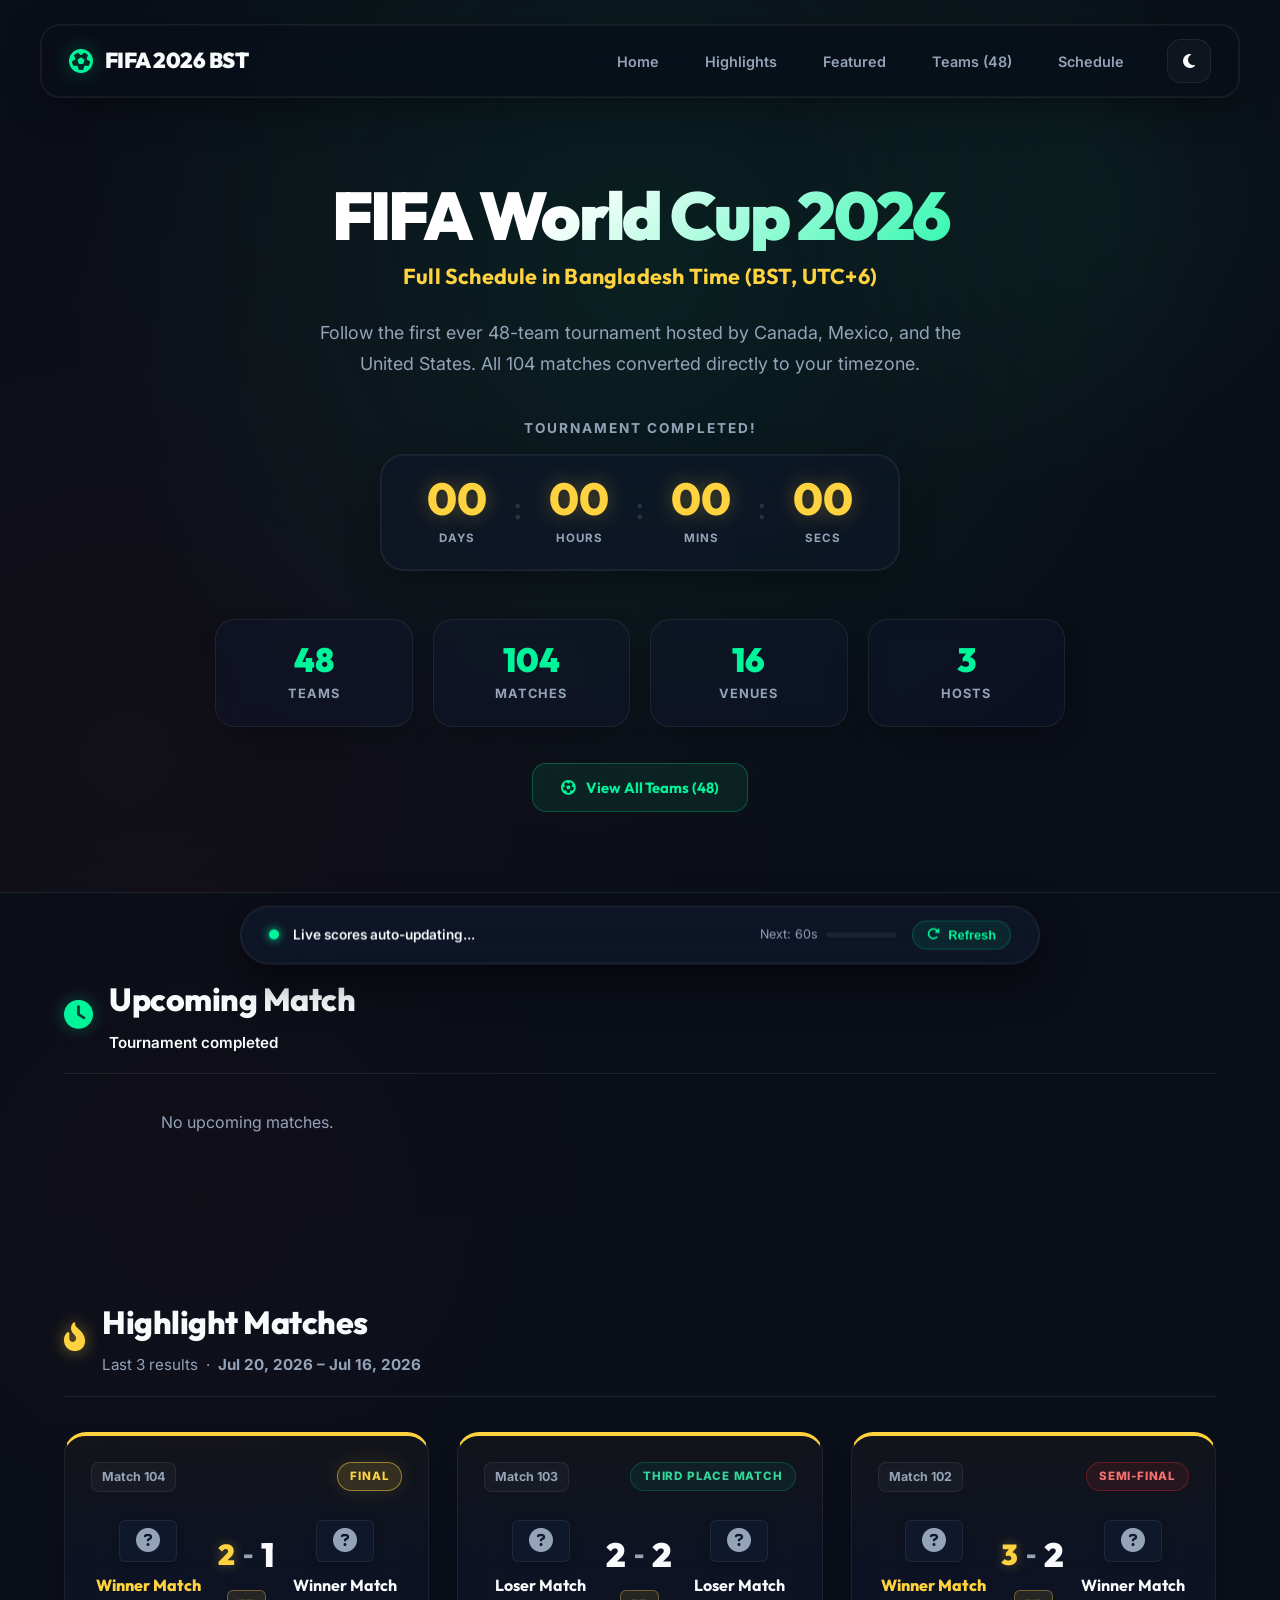
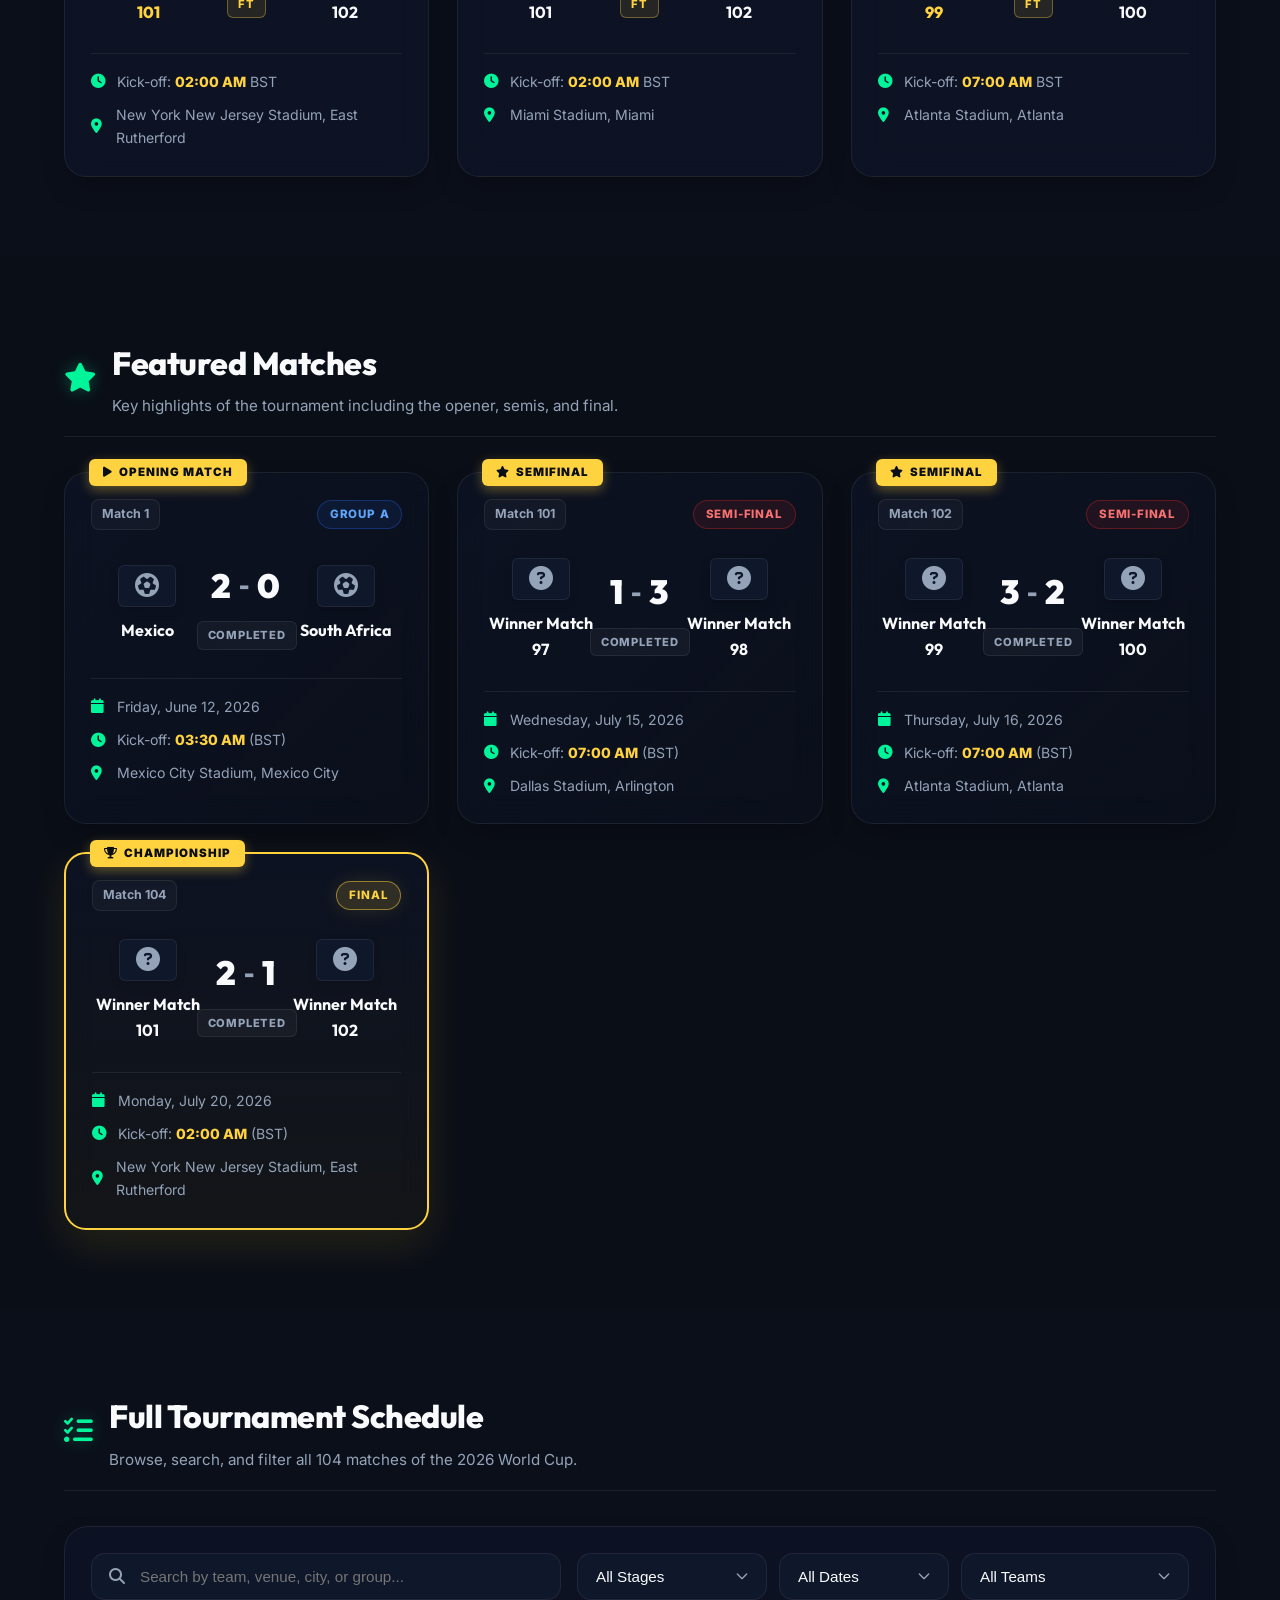
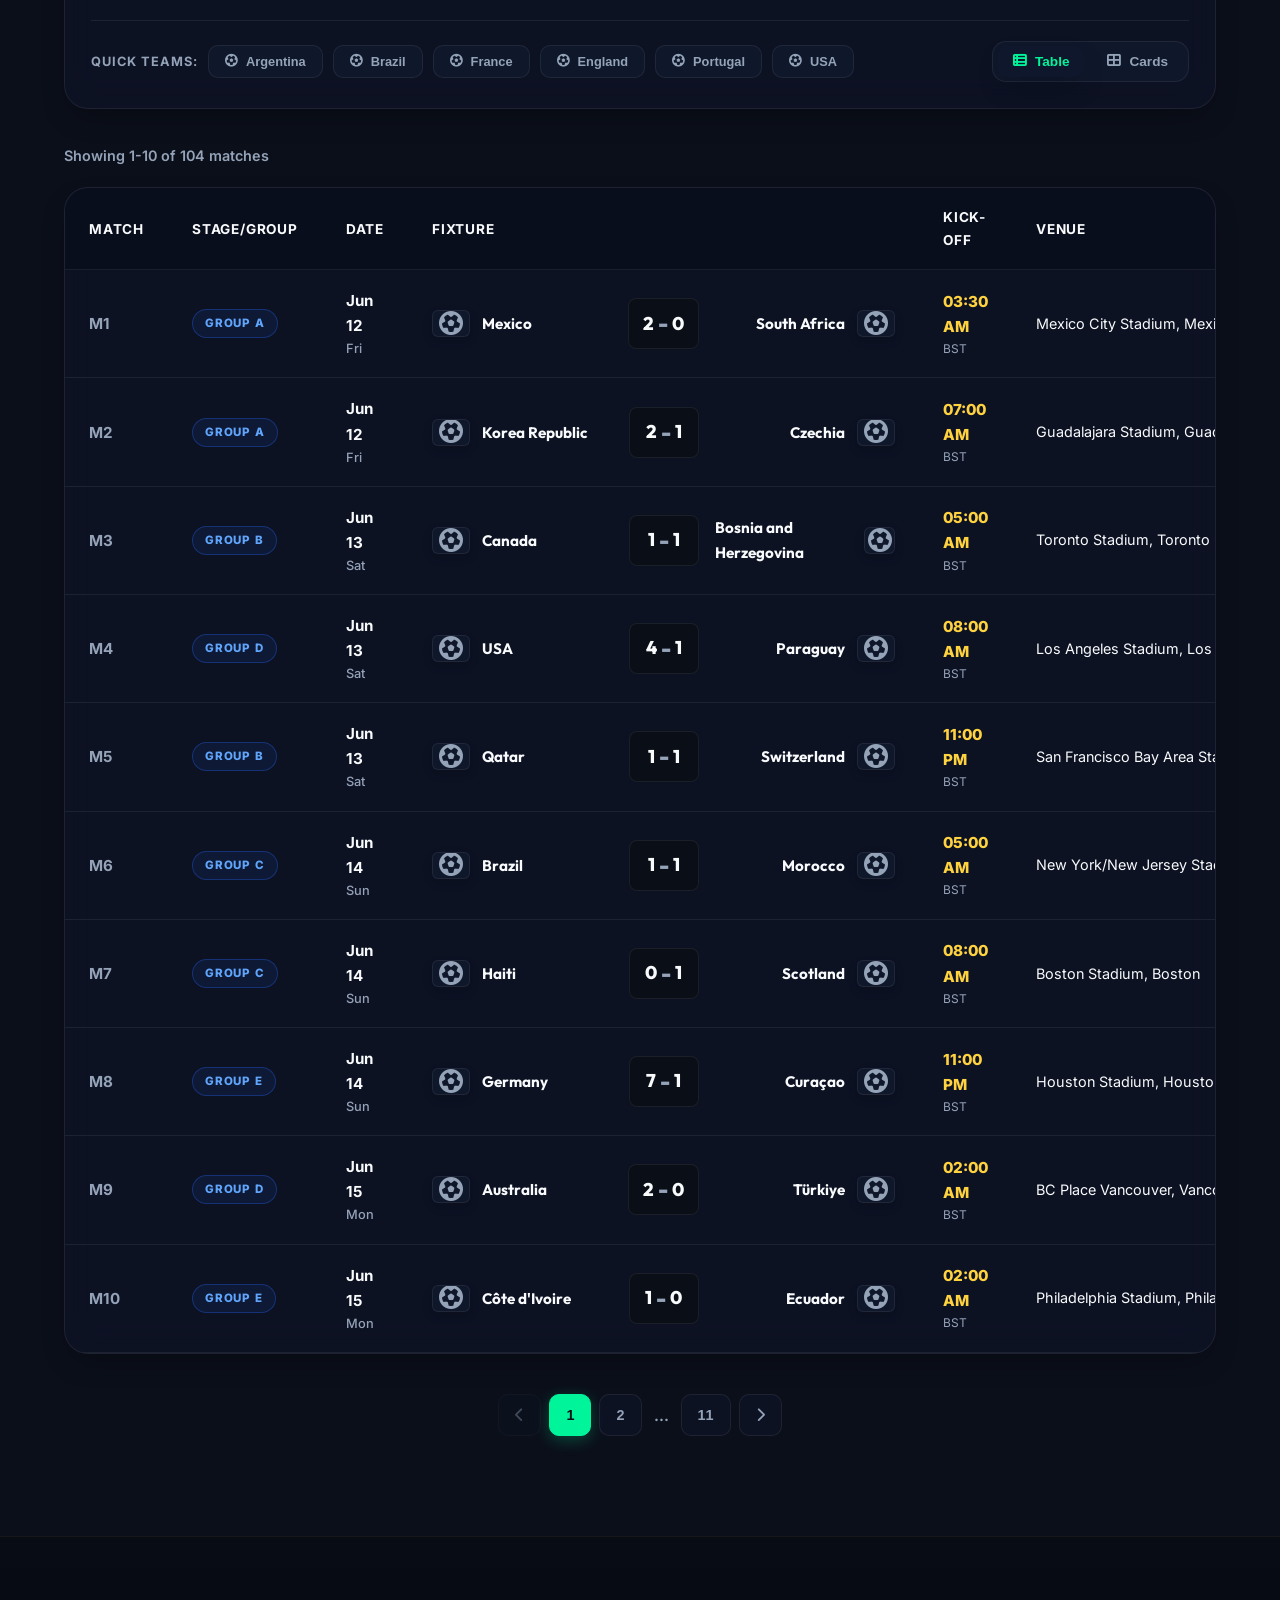
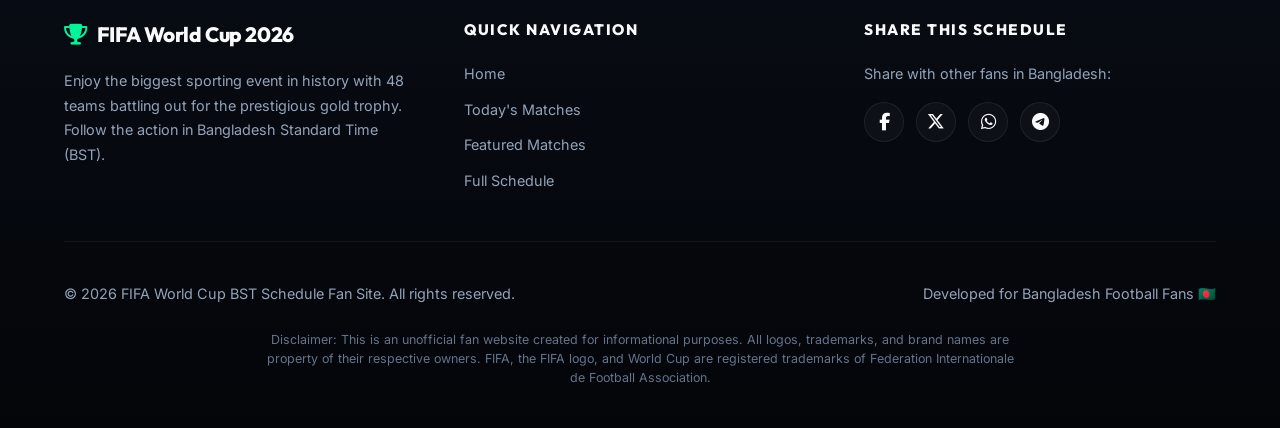
==== commit 6b742a04: "live update" ====
--- a/index.html
+++ b/index.html
@@ -419,6 +419,138 @@
       return rightNow;
     }
 
+    // Deterministic simulation of scores for live and completed matches when API doesn't provide them
+    function getDeterministicSimulation(m) {
+      if (m.id === 25) { // Czechia vs South Africa
+        return {
+          finalScore1: 1,
+          finalScore2: 1,
+          goals: [
+            { team: 1, minute: 55 },
+            { team: 2, minute: 84 }
+          ]
+        };
+      }
+      if (m.id === 26) { // Switzerland vs Bosnia
+        return {
+          finalScore1: 2,
+          finalScore2: 1,
+          goals: [
+            { team: 1, minute: 18 },
+            { team: 2, minute: 42 },
+            { team: 1, minute: 73 }
+          ]
+        };
+      }
+      if (m.id === 27) { // Canada vs Qatar
+        return {
+          finalScore1: 2,
+          finalScore2: 0,
+          goals: [
+            { team: 1, minute: 34 },
+            { team: 1, minute: 79 }
+          ]
+        };
+      }
+      if (m.id === 28) { // Mexico vs Korea Republic
+        return {
+          finalScore1: 2,
+          finalScore2: 1,
+          goals: [
+            { team: 1, minute: 12 },
+            { team: 2, minute: 61 },
+            { team: 1, minute: 88 }
+          ]
+        };
+      }
+
+      // Procedural generation based on Match ID
+      const seed = m.id;
+      const pseudoRandom = (offset) => {
+        const x = Math.sin(seed + offset) * 10000;
+        return x - Math.floor(x);
+      };
+
+      const r1 = pseudoRandom(1);
+      const r2 = pseudoRandom(2);
+      
+      let finalScore1 = 0;
+      let finalScore2 = 0;
+      
+      if (r1 < 0.2) finalScore1 = 0;
+      else if (r1 < 0.5) finalScore1 = 1;
+      else if (r1 < 0.8) finalScore1 = 2;
+      else if (r1 < 0.95) finalScore1 = 3;
+      else finalScore1 = 4;
+
+      if (r2 < 0.25) finalScore2 = 0;
+      else if (r2 < 0.6) finalScore2 = 1;
+      else if (r2 < 0.85) finalScore2 = 2;
+      else if (r2 < 0.97) finalScore2 = 3;
+      else finalScore2 = 4;
+
+      const goals = [];
+      let goalOffset = 3;
+      
+      for (let i = 0; i < finalScore1; i++) {
+        const min = Math.floor(pseudoRandom(goalOffset++) * 85) + 5;
+        goals.push({ team: 1, minute: min });
+      }
+      for (let i = 0; i < finalScore2; i++) {
+        const min = Math.floor(pseudoRandom(goalOffset++) * 85) + 5;
+        goals.push({ team: 2, minute: min });
+      }
+
+      goals.sort((a, b) => a.minute - b.minute);
+
+      return {
+        finalScore1,
+        finalScore2,
+        goals
+      };
+    }
+
+    function updateLiveAndCompletedMatches() {
+      const now = getAccurateNow();
+      const MATCH_DURATION_MS = 115 * 60 * 1000;
+
+      matches.forEach(m => {
+        if (m.status === 'Completed' && m.score1 !== null && m.score2 !== null) {
+          return;
+        }
+
+        const kickoff = new Date(m.utc_time);
+        const elapsedMs = now.getTime() - kickoff.getTime();
+
+        if (elapsedMs < 0) {
+          return;
+        }
+
+        const elapsedMin = Math.floor(elapsedMs / 60000);
+        const sim = getDeterministicSimulation(m);
+
+        if (elapsedMs >= MATCH_DURATION_MS) {
+          m.status = 'Completed';
+          m.score1 = sim.finalScore1;
+          m.score2 = sim.finalScore2;
+        } else {
+          m.status = 'Live';
+          let currentScore1 = 0;
+          let currentScore2 = 0;
+          
+          sim.goals.forEach(g => {
+            if (elapsedMin >= g.minute) {
+              if (g.team === 1) currentScore1++;
+              else currentScore2++;
+            }
+          });
+          
+          m.score1 = currentScore1;
+          m.score2 = currentScore2;
+        }
+      });
+    }
+
     // --------------------------------------------------
     // UI INITIALIZATION AND DOM MANIPULATION
     // --------------------------------------------------
@@ -434,6 +566,7 @@
       initCountdown();
       
       // ── INITIAL RENDER ──────────────────────────────
+      updateLiveAndCompletedMatches();
       renderLiveMatches();       // Live match (if any ongoing)
       renderUpcomingMatch();     // Next scheduled match
       renderHighlightMatches();  // Last 3 past matches
@@ -445,6 +578,7 @@
       //   • Match ends    → moves to Highlight section
       //   • Upcoming      → ticks down and swaps to next match
       setInterval(() => {
+        updateLiveAndCompletedMatches();
         renderLiveMatches();
         renderHighlightMatches();
         renderUpcomingMatch();
@@ -913,9 +1047,9 @@
 
       const now = getAccurateNow();
 
-      // Find all past matches (kick-off already happened)
+      // Find all past matches (kick-off already happened and match is completed)
       const pastMatches = matches
-        .filter(m => new Date(m.utc_time) < now)
+        .filter(m => new Date(m.utc_time) < now && m.status === 'Completed')
         .sort((a, b) => new Date(b.utc_time) - new Date(a.utc_time));
 
       container.innerHTML = '';
@@ -1703,6 +1837,9 @@
       if (isCurrentlyFetching) return;
       isCurrentlyFetching = true;
 
+      // Update simulation logic first
+      updateLiveAndCompletedMatches();
+
       const bar = document.getElementById('live-update-bar');
       const isVisible = bar && bar.classList.contains('visible');
       if (isManual || isVisible) {
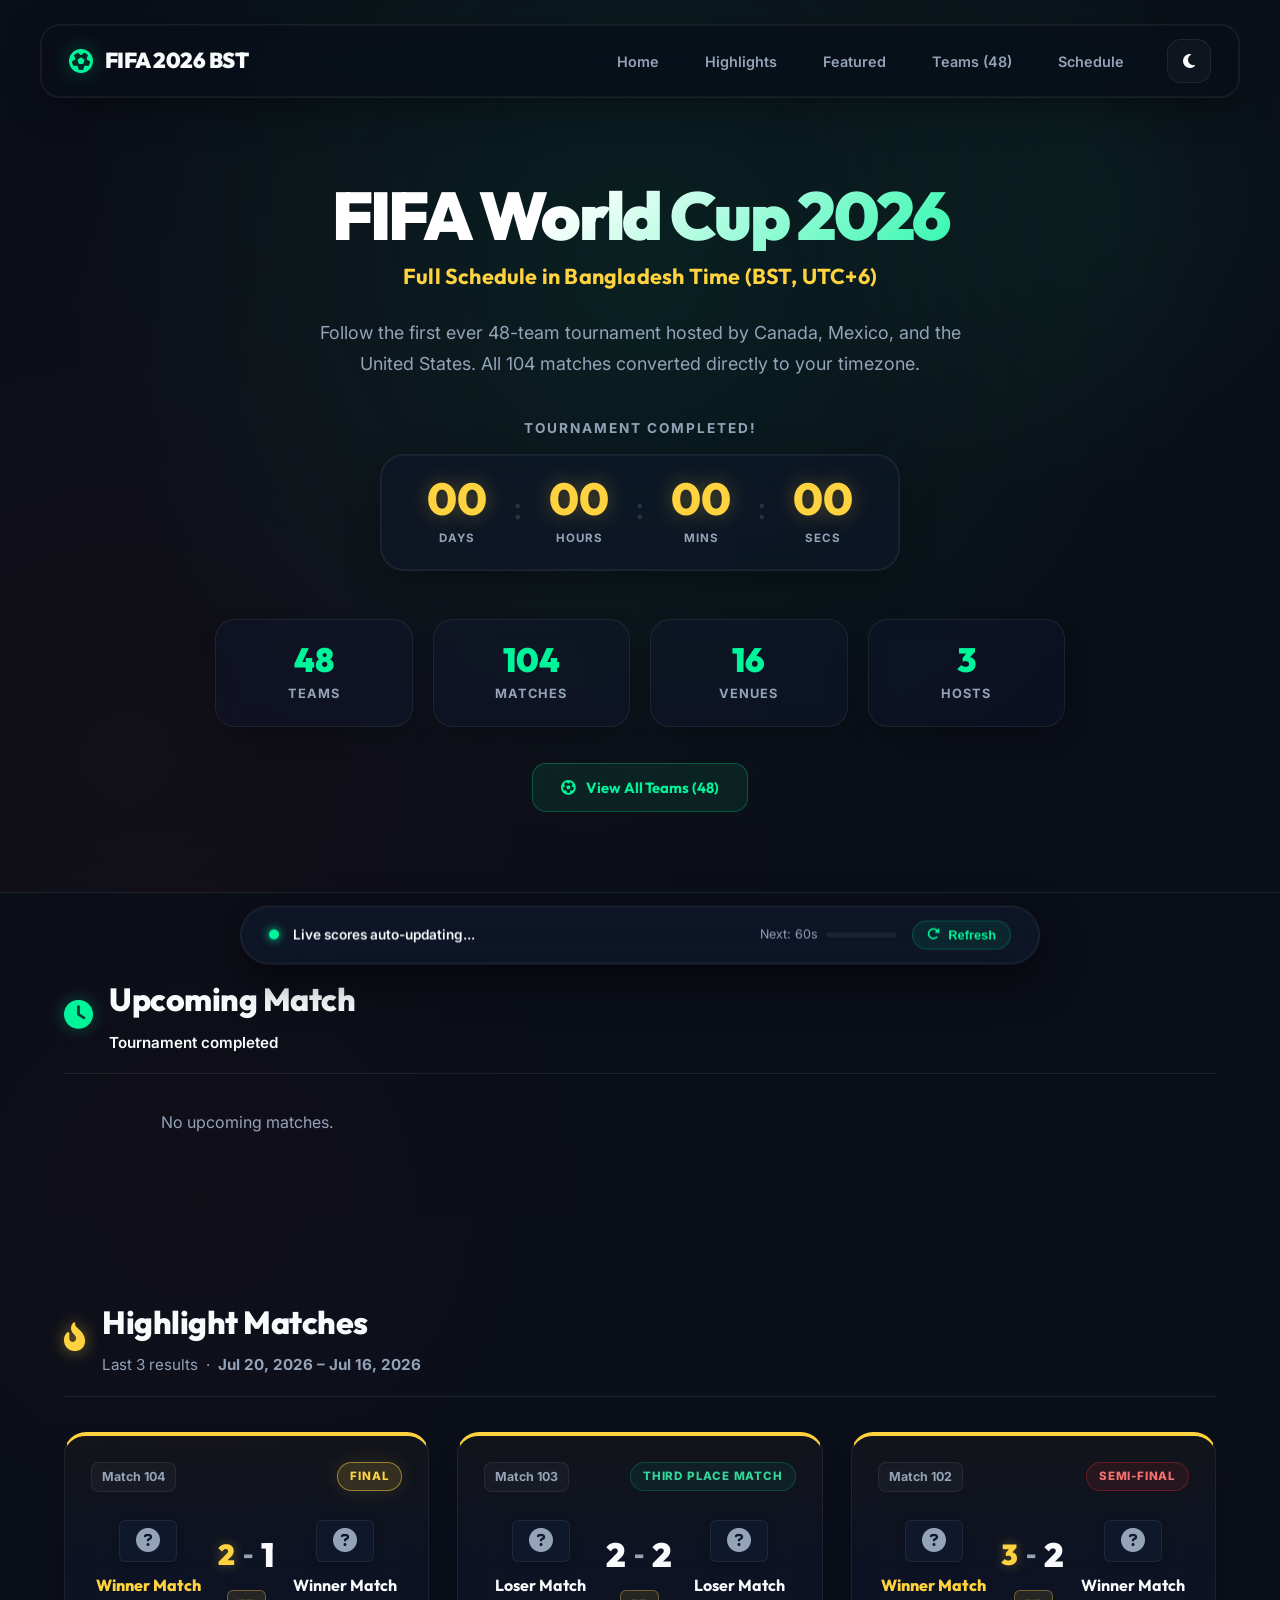
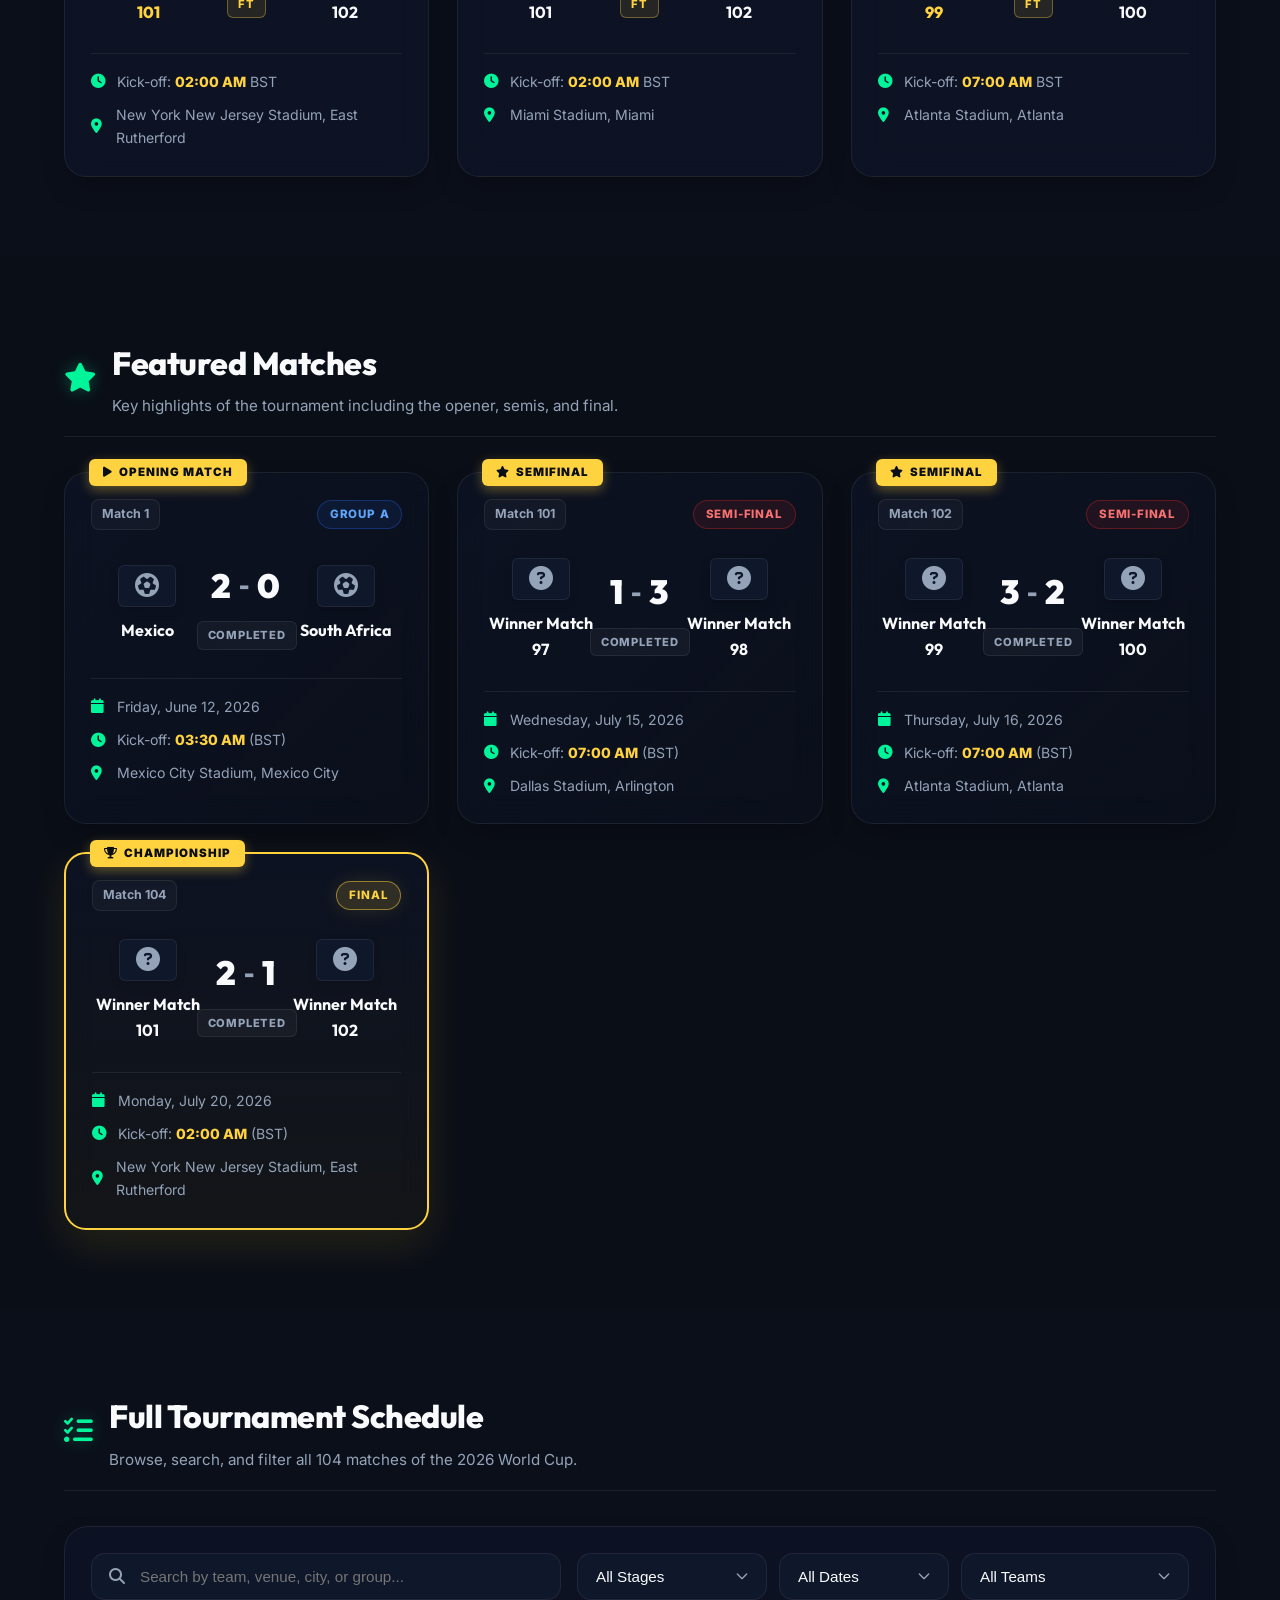
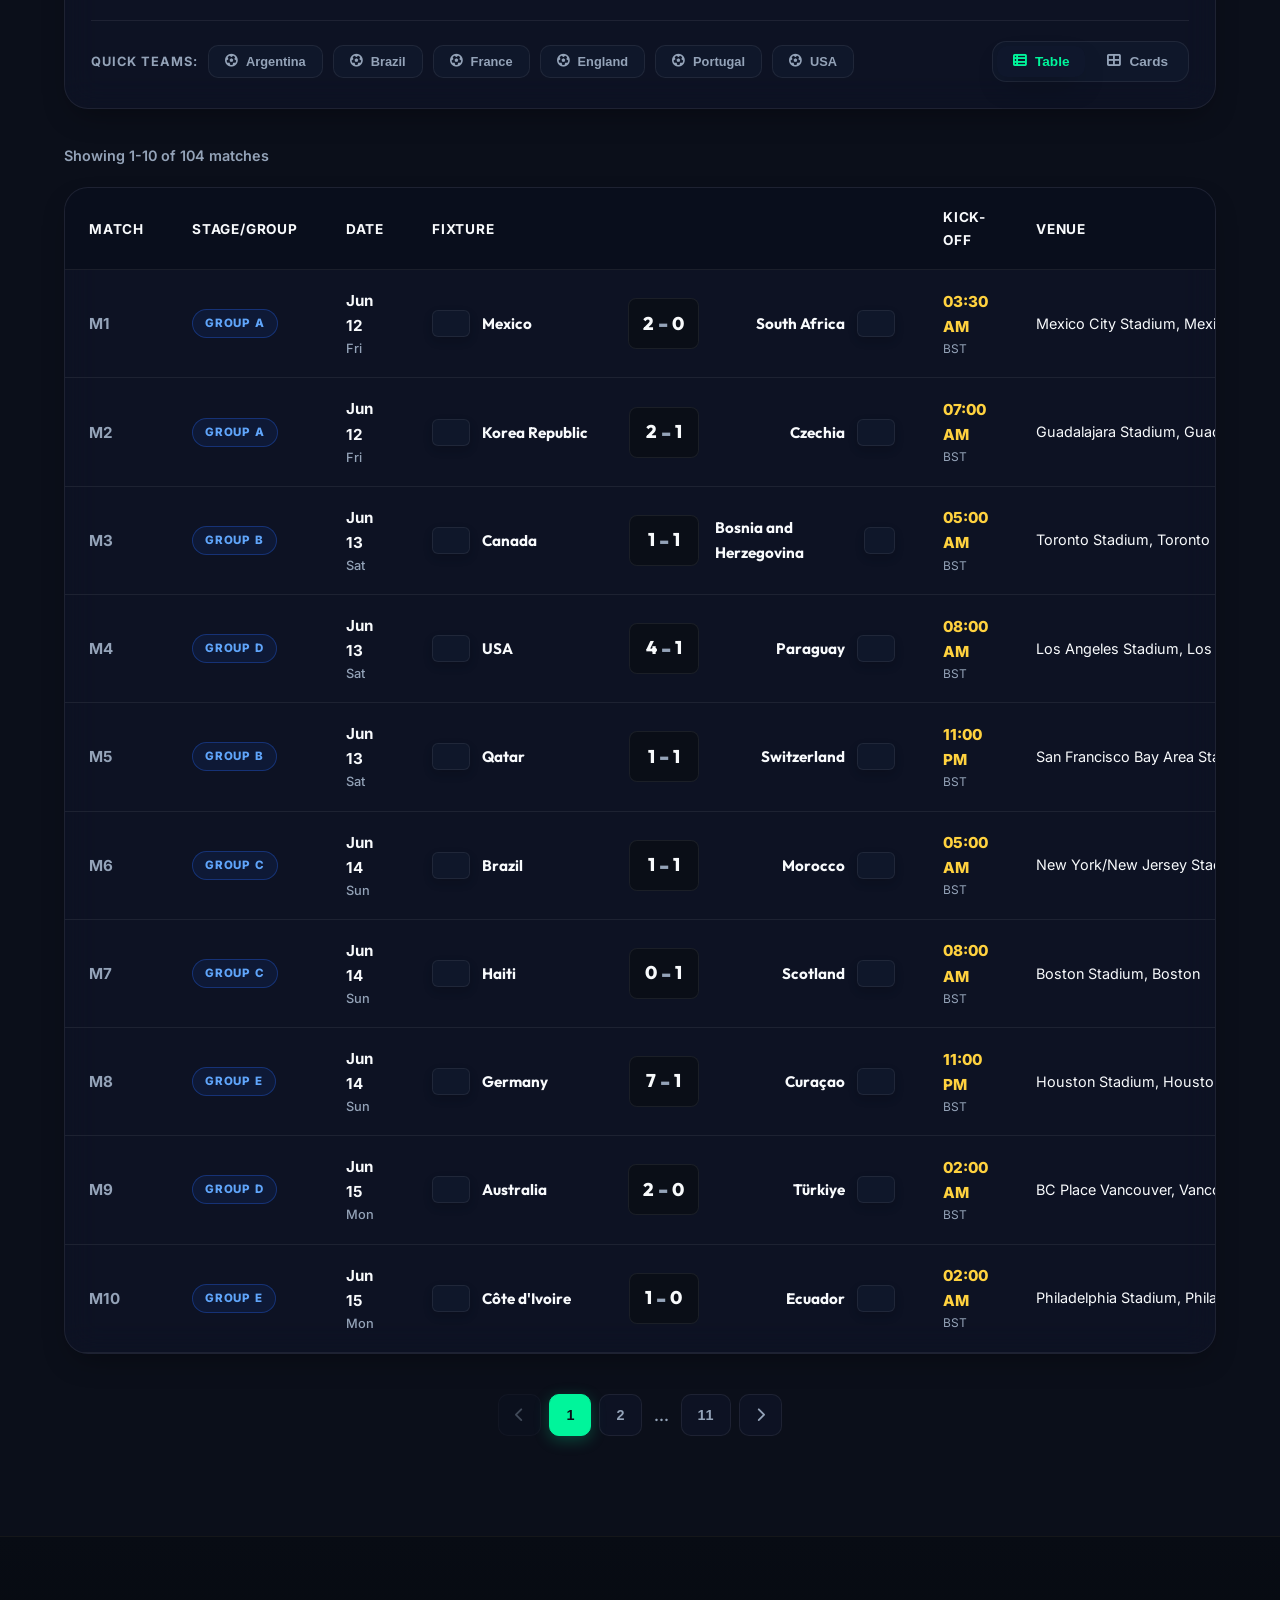
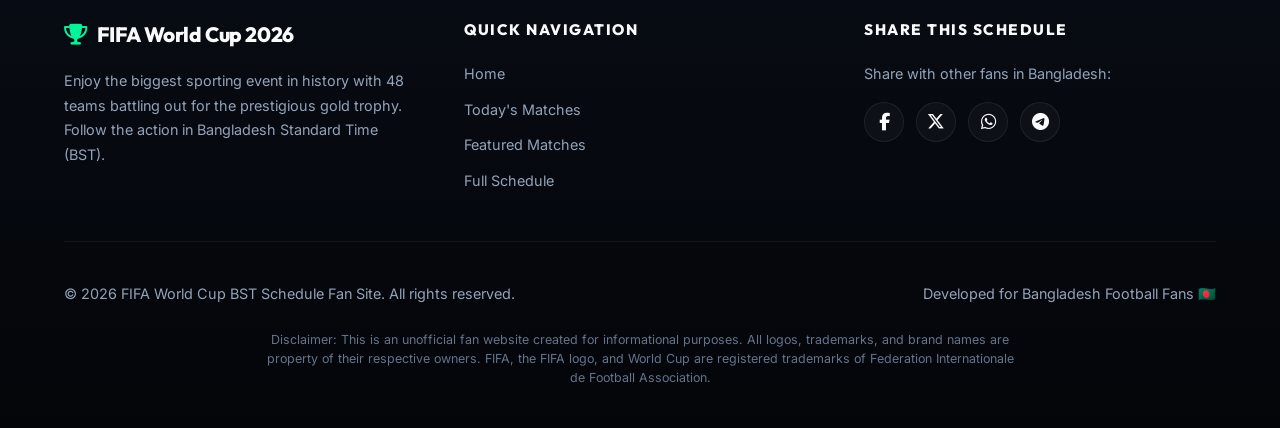
==== commit 8d0ef070: "Api update" ====
--- a/index.html
+++ b/index.html
@@ -515,6 +515,9 @@
       const MATCH_DURATION_MS = 115 * 60 * 1000;
 
       matches.forEach(m => {
+        if (m.apiUpdated) {
+          return;
+        }
         if (m.status === 'Completed' && m.score1 !== null && m.score2 !== null) {
           return;
         }
@@ -1759,6 +1762,21 @@
 
       if (apiHomeScore === null || apiHomeScore === undefined || apiHomeScore === '') return false;
 
+      const finished = apiStatus.includes('finished') || apiStatus.includes('ft') || apiStatus === 'aet' || apiStatus === 'pen';
+      const isLive   = !finished && (
+        apiStatus.includes('ht') || 
+        apiStatus.includes('1h') || 
+        apiStatus.includes('2h') || 
+        apiStatus.includes('et') || 
+        apiStatus.includes('live') || 
+        apiStatus.includes('progress') || 
+        apiStatus.match(/^\d+$/)
+      );
+
+      if (!finished && !isLive) {
+        return false;
+      }
+
       let newS1, newS2;
       if (teamsMatch(localMatch.team1, apiHome)) {
         newS1 = parseInt(apiHomeScore);
@@ -1768,10 +1786,12 @@
         newS2 = parseInt(apiHomeScore);
       }
 
-      const finished = apiStatus.includes('finished') || apiStatus.includes('ft') || apiStatus === 'aet' || apiStatus === 'pen';
-      const isLive   = !finished && (apiStatus.includes('ht') || apiStatus.match(/^\d+$/) || apiStatus.includes('live') || apiStatus.includes('progress'));
-
-      const changed = (localMatch.score1 !== newS1 || localMatch.score2 !== newS2 || localMatch.status === 'Scheduled');
+      const newStatus = finished ? 'Completed' : 'Live';
+
+      // Mark this match as updated by the API so that simulation logic doesn't overwrite it
+      localMatch.apiUpdated = true;
+
+      const changed = (localMatch.score1 !== newS1 || localMatch.score2 !== newS2 || localMatch.status !== newStatus);
 
       if (changed) {
         const oldS1 = localMatch.score1;
@@ -1779,7 +1799,7 @@
 
         localMatch.score1 = newS1;
         localMatch.score2 = newS2;
-        localMatch.status = finished ? 'Completed' : (isLive ? 'Live' : 'Completed');
+        localMatch.status = newStatus;
 
         const wasGoal = oldS1 !== null && (newS1 !== oldS1 || newS2 !== oldS2);
         if (wasGoal) {
@@ -1822,6 +1842,18 @@
       }
     }
 
+    async function fetchLeagueEvents(endpoint) {
+      const url = `${THESPORTSDB_BASE}/${endpoint}?id=4429`;
+      try {
+        const res = await fetch(url);
+        if (!res.ok) return [];
+        const data = await res.json();
+        return data.events || [];
+      } catch {
+        return [];
+      }
+    }
+
     function filterWorldCupEvents(events) {
       const keywords = ['world cup', 'worldcup', 'fifa'];
       return events.filter(ev => {
@@ -1854,6 +1886,11 @@
           const events = await fetchEventsForDate(date);
           allEvents = allEvents.concat(events);
         }
+
+        // Fetch World Cup league specific events directly to be robust
+        const nextLeagueEvents = await fetchLeagueEvents('eventsnextleague.php');
+        const pastLeagueEvents = await fetchLeagueEvents('eventspastleague.php');
+        allEvents = allEvents.concat(nextLeagueEvents, pastLeagueEvents);
 
         const wcEvents = filterWorldCupEvents(allEvents);
 
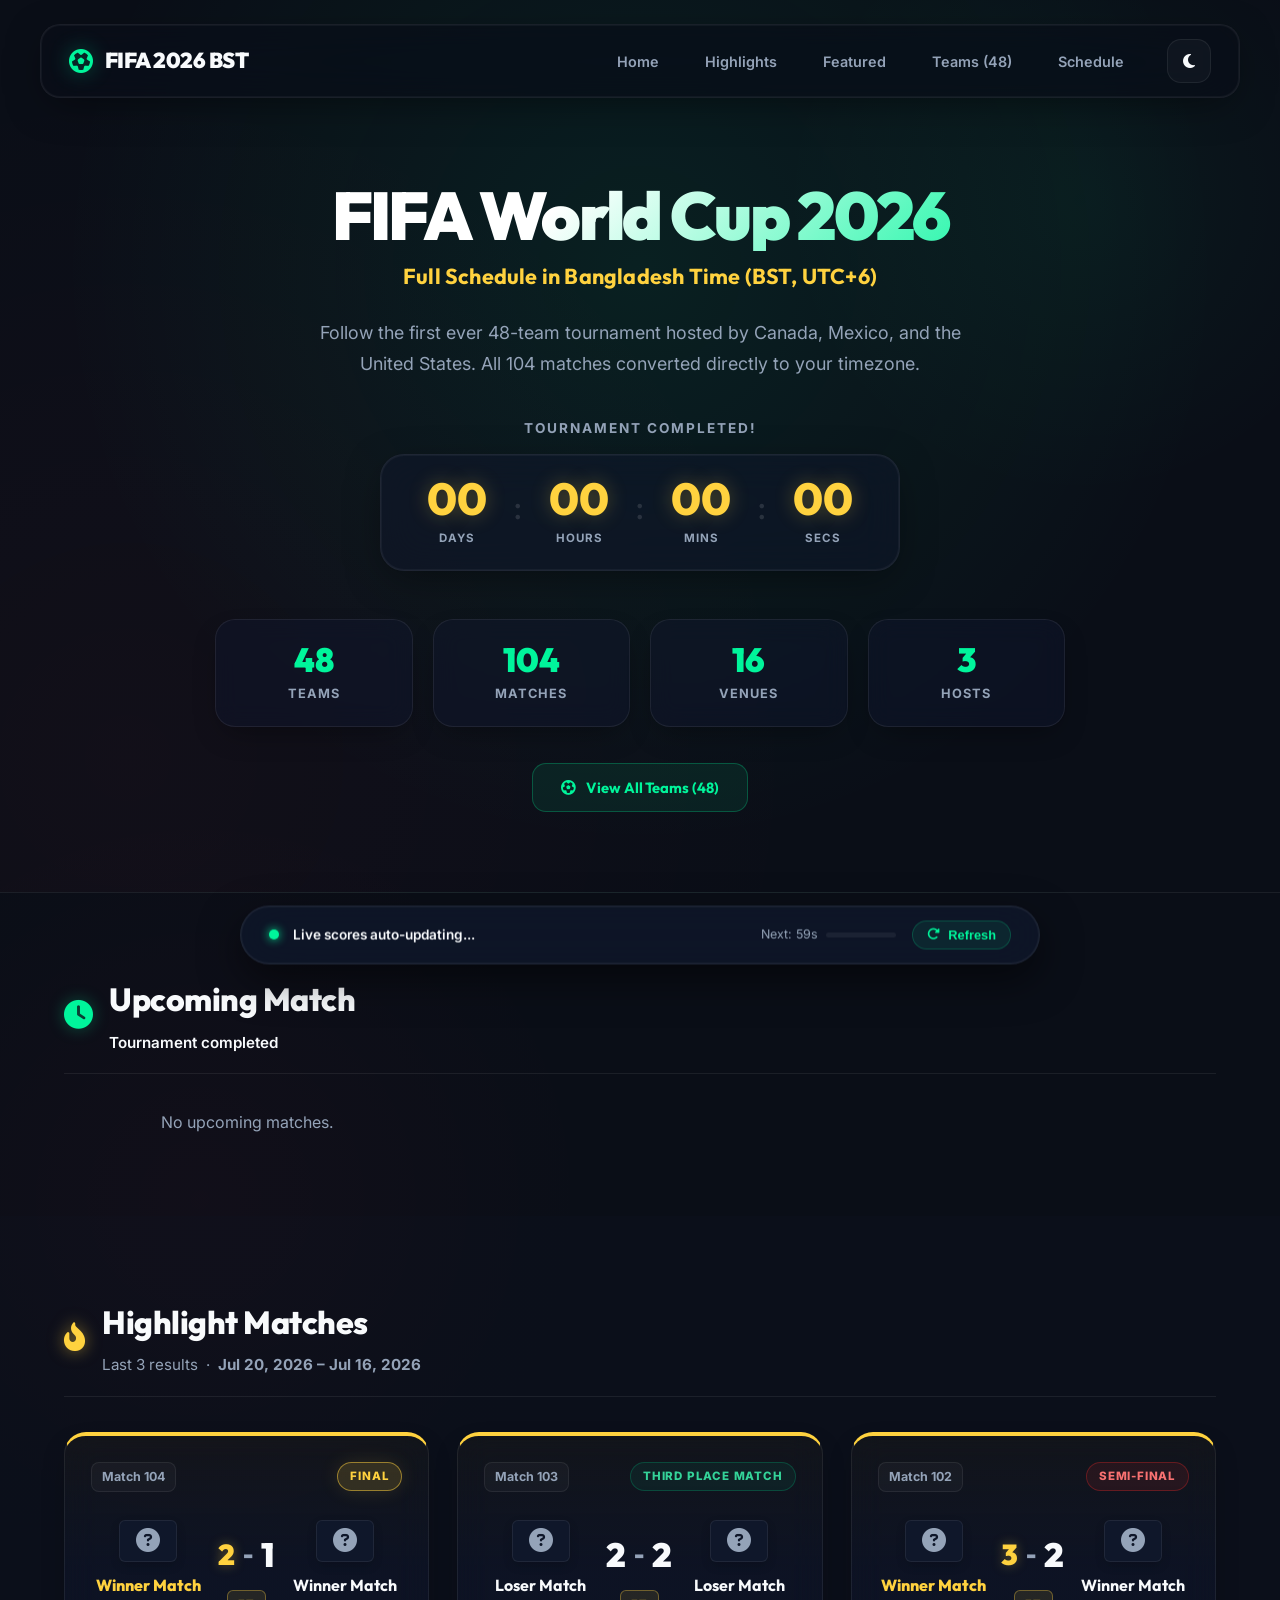
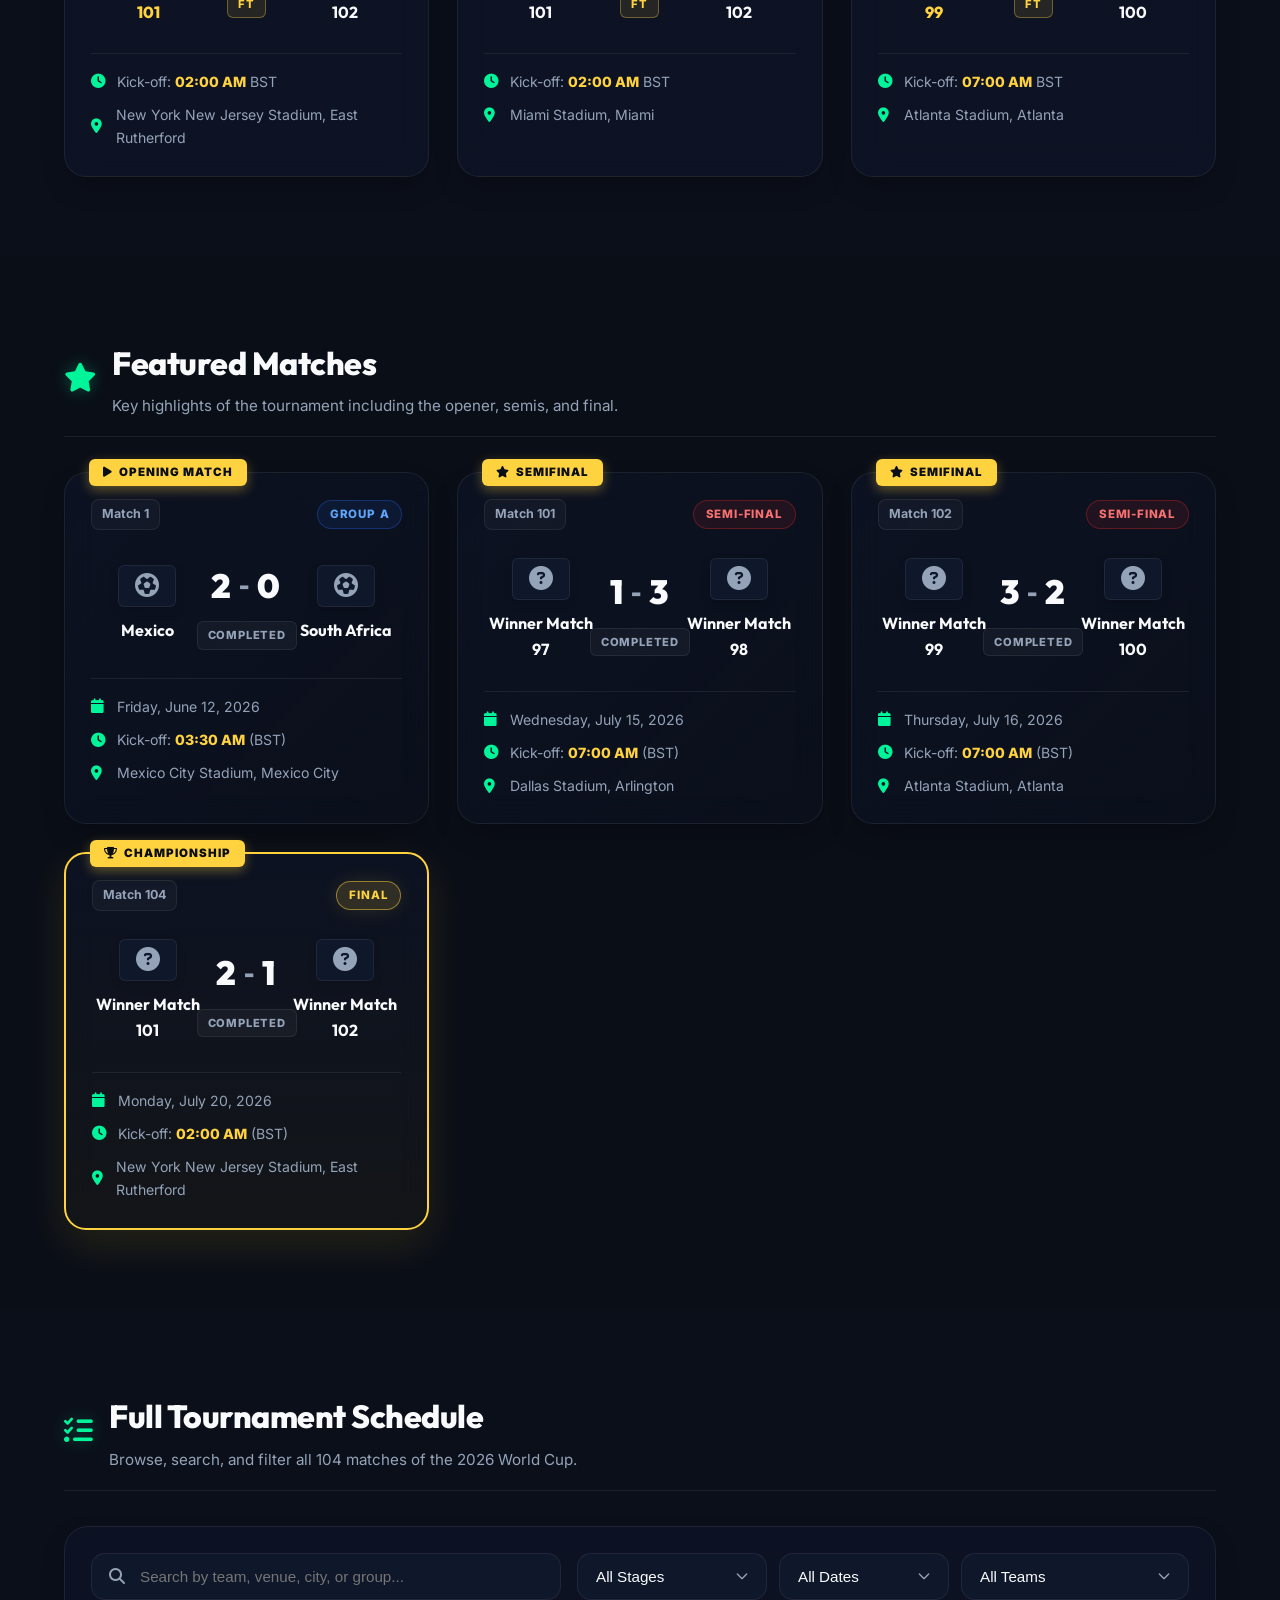
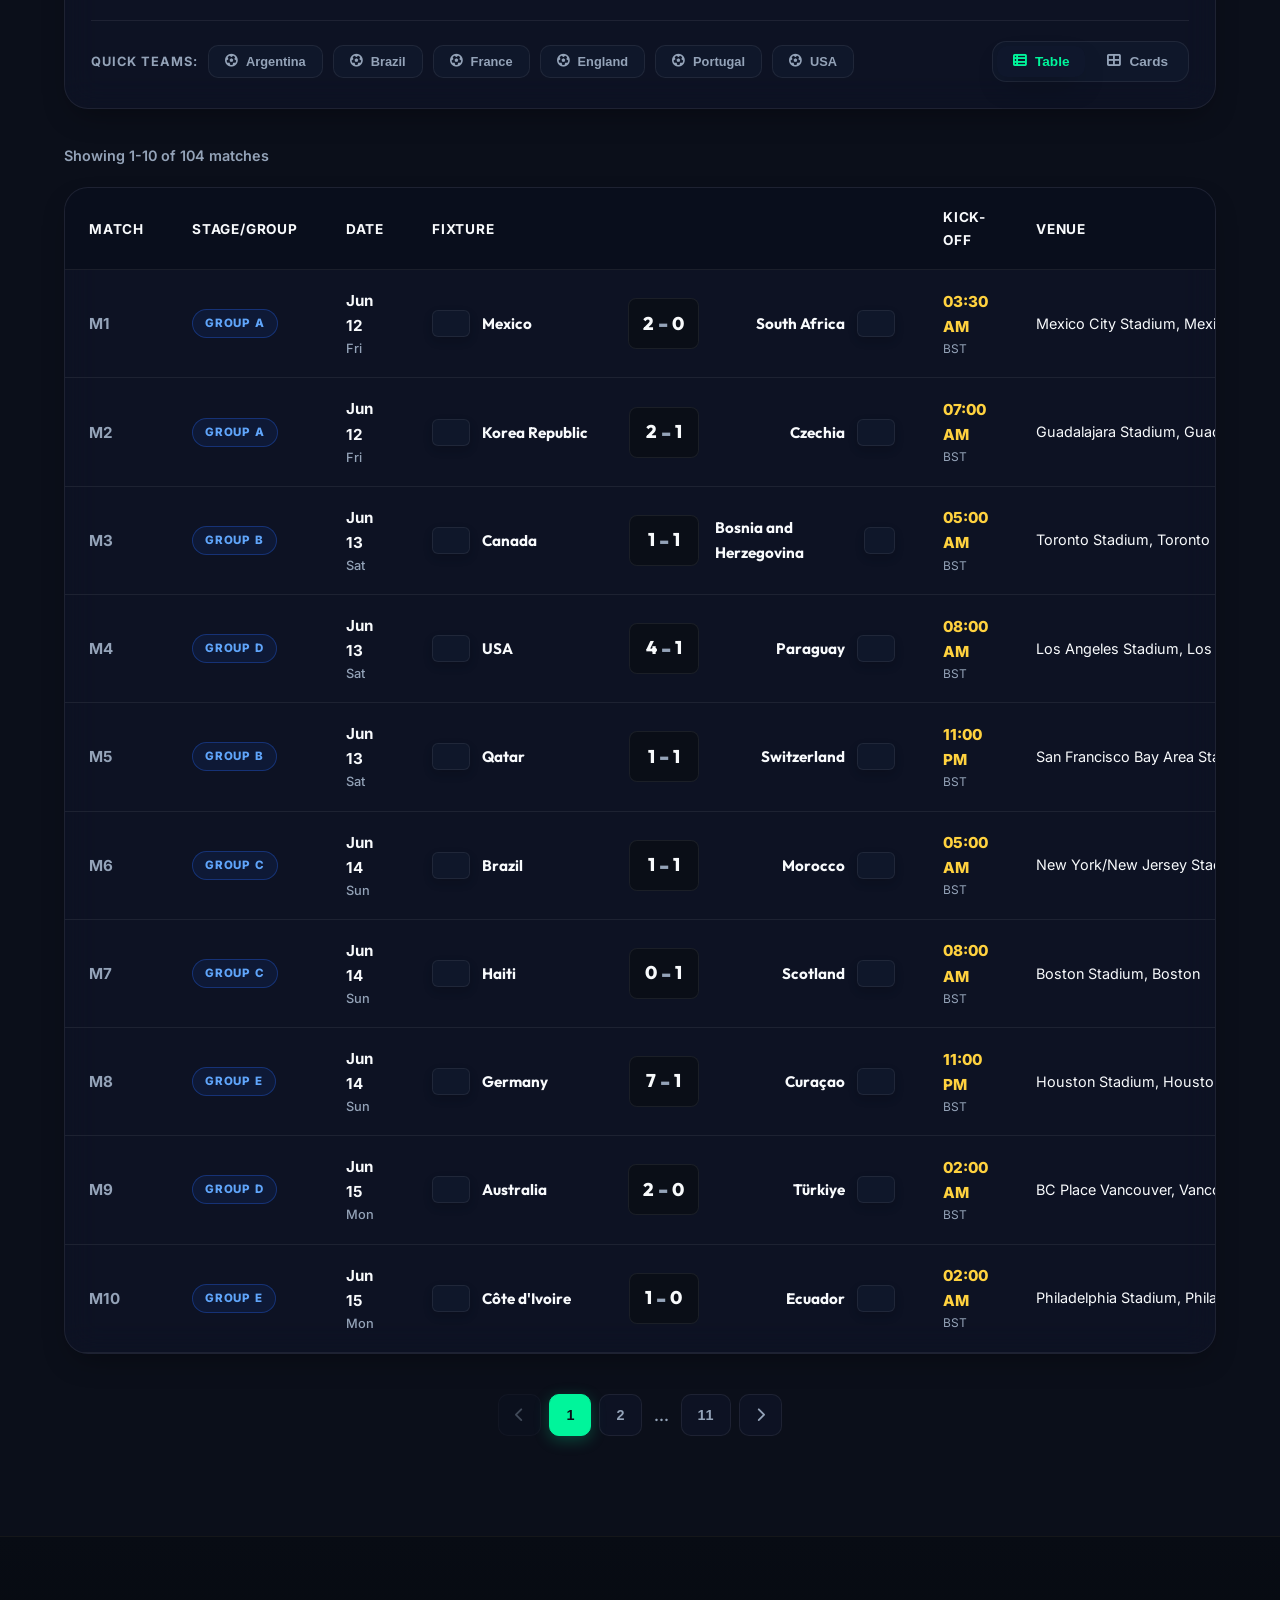
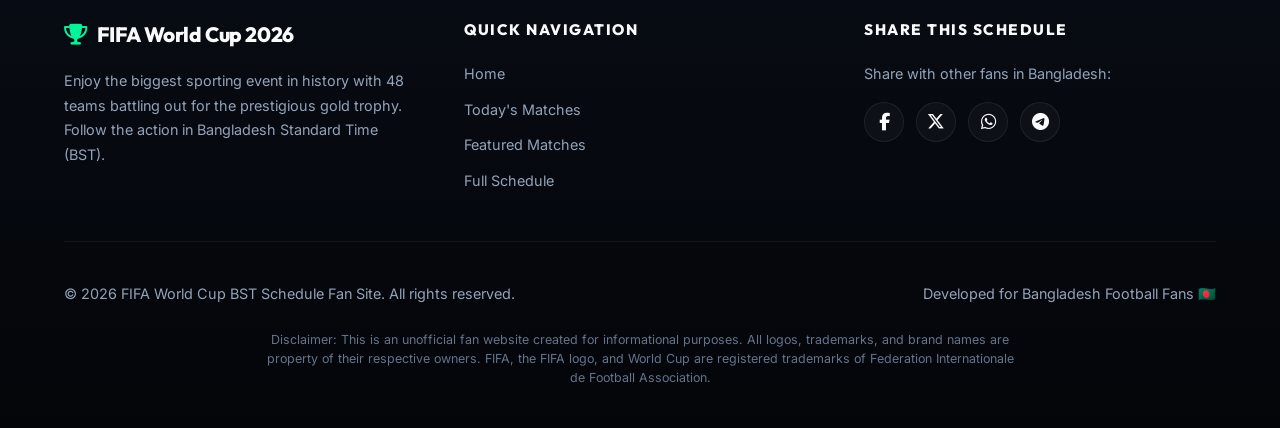
==== commit 4065a4d6: "Api some update" ====
--- a/index.html
+++ b/index.html
@@ -567,6 +567,9 @@
       
       // Initialize Countdown
       initCountdown();
+      
+      // Load saved API matches first
+      loadSavedApiMatches();
       
       // ── INITIAL RENDER ──────────────────────────────
       updateLiveAndCompletedMatches();
@@ -1931,6 +1934,8 @@
           renderSchedule();
         }
 
+        saveApiMatches();
+
         // Always hide the status bar — live updates run silently in background
         if (bar) {
           bar.classList.remove('visible');
@@ -2032,8 +2037,44 @@
       }, 4000);
     }
 
+    function saveApiMatches() {
+      try {
+        const toSave = matches
+          .filter(m => m.apiUpdated)
+          .map(m => ({
+            id: m.id,
+            score1: m.score1,
+            score2: m.score2,
+            status: m.status
+          }));
+        localStorage.setItem('fifa-api-matches', JSON.stringify(toSave));
+      } catch (e) {
+        console.warn('Failed to save API matches:', e);
+      }
+    }
+
+    function loadSavedApiMatches() {
+      try {
+        const saved = localStorage.getItem('fifa-api-matches');
+        if (saved) {
+          const apiMatches = JSON.parse(saved);
+          apiMatches.forEach(savedM => {
+            const local = matches.find(m => m.id === savedM.id);
+            if (local) {
+              local.score1 = savedM.score1;
+              local.score2 = savedM.score2;
+              local.status = savedM.status;
+              local.apiUpdated = true;
+            }
+          });
+        }
+      } catch (e) {
+        console.warn('Failed to load saved API matches:', e);
+      }
+    }
+
     function initLiveUpdates() {
-      setTimeout(() => fetchAndApplyLiveScores(), 2500);
+      fetchAndApplyLiveScores();
       liveUpdateTimer = setInterval(() => {
         fetchAndApplyLiveScores();
       }, LIVE_UPDATE_INTERVAL_MS);
